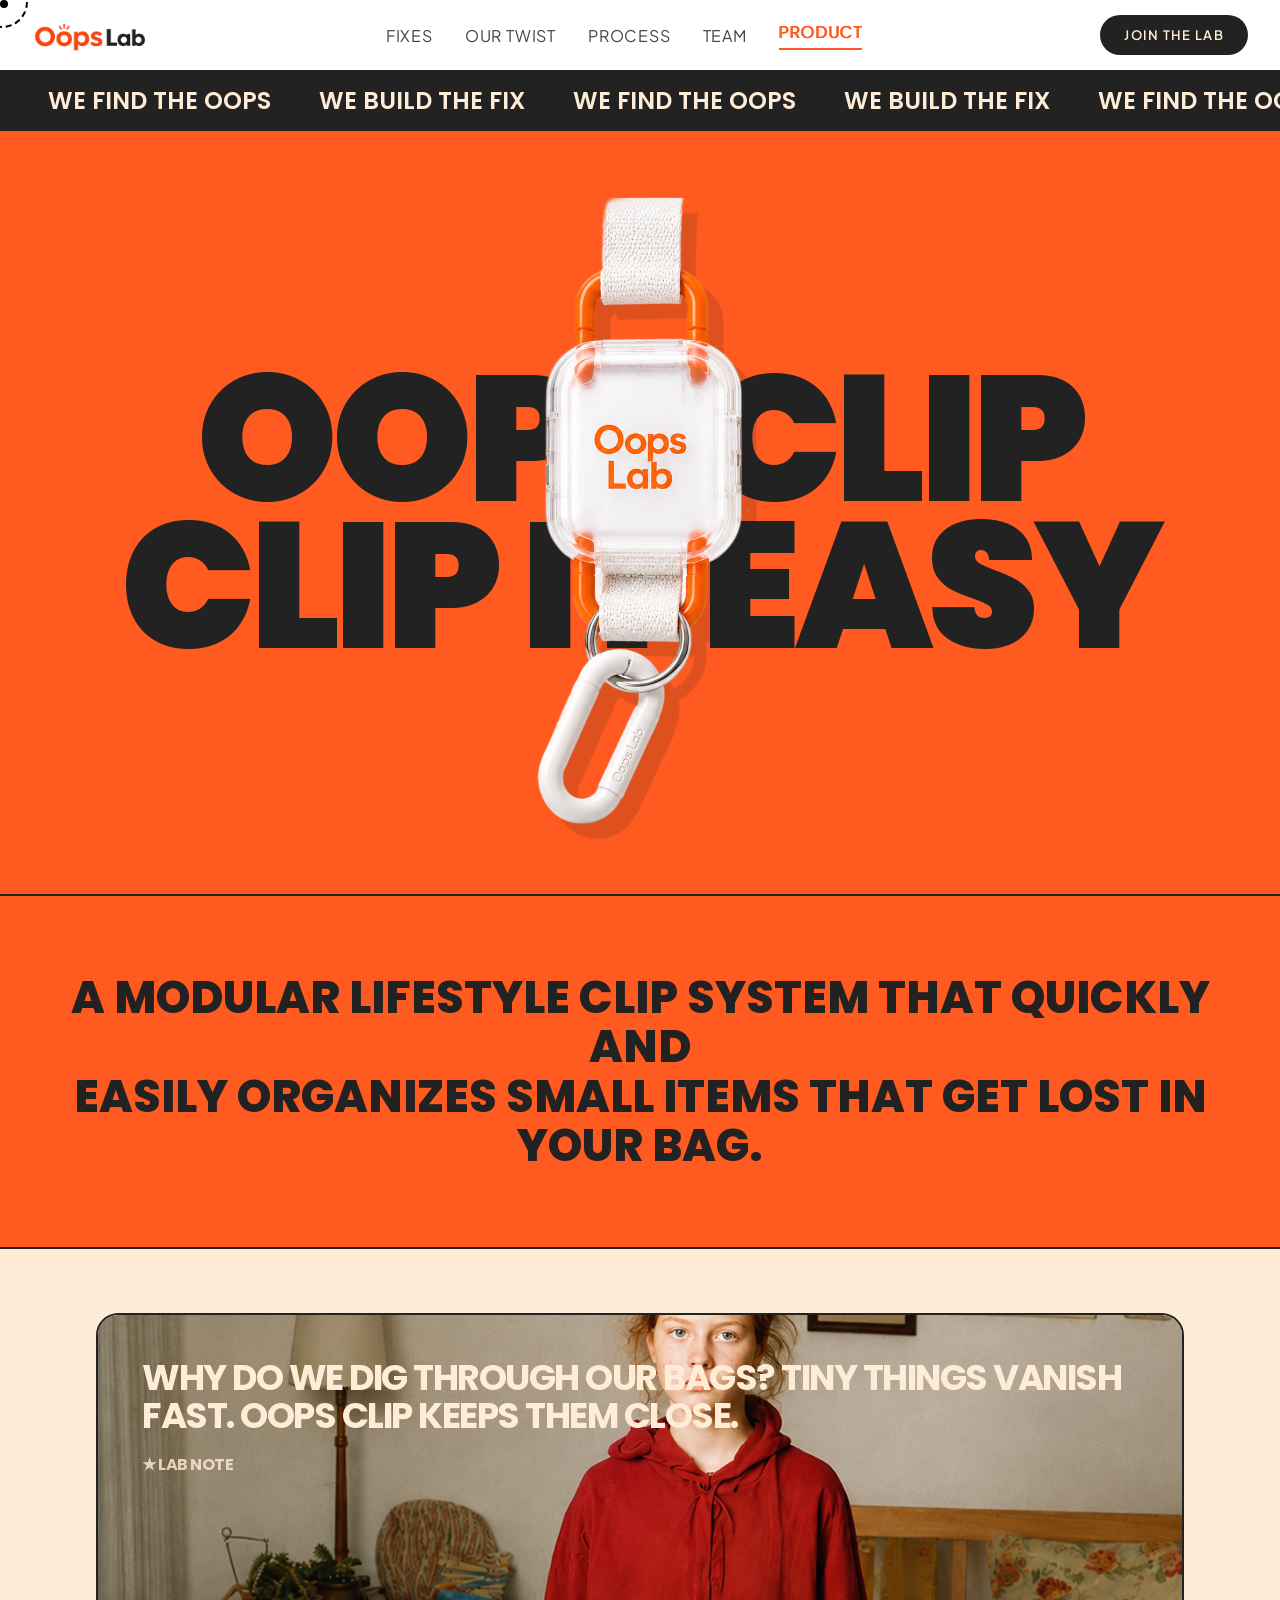
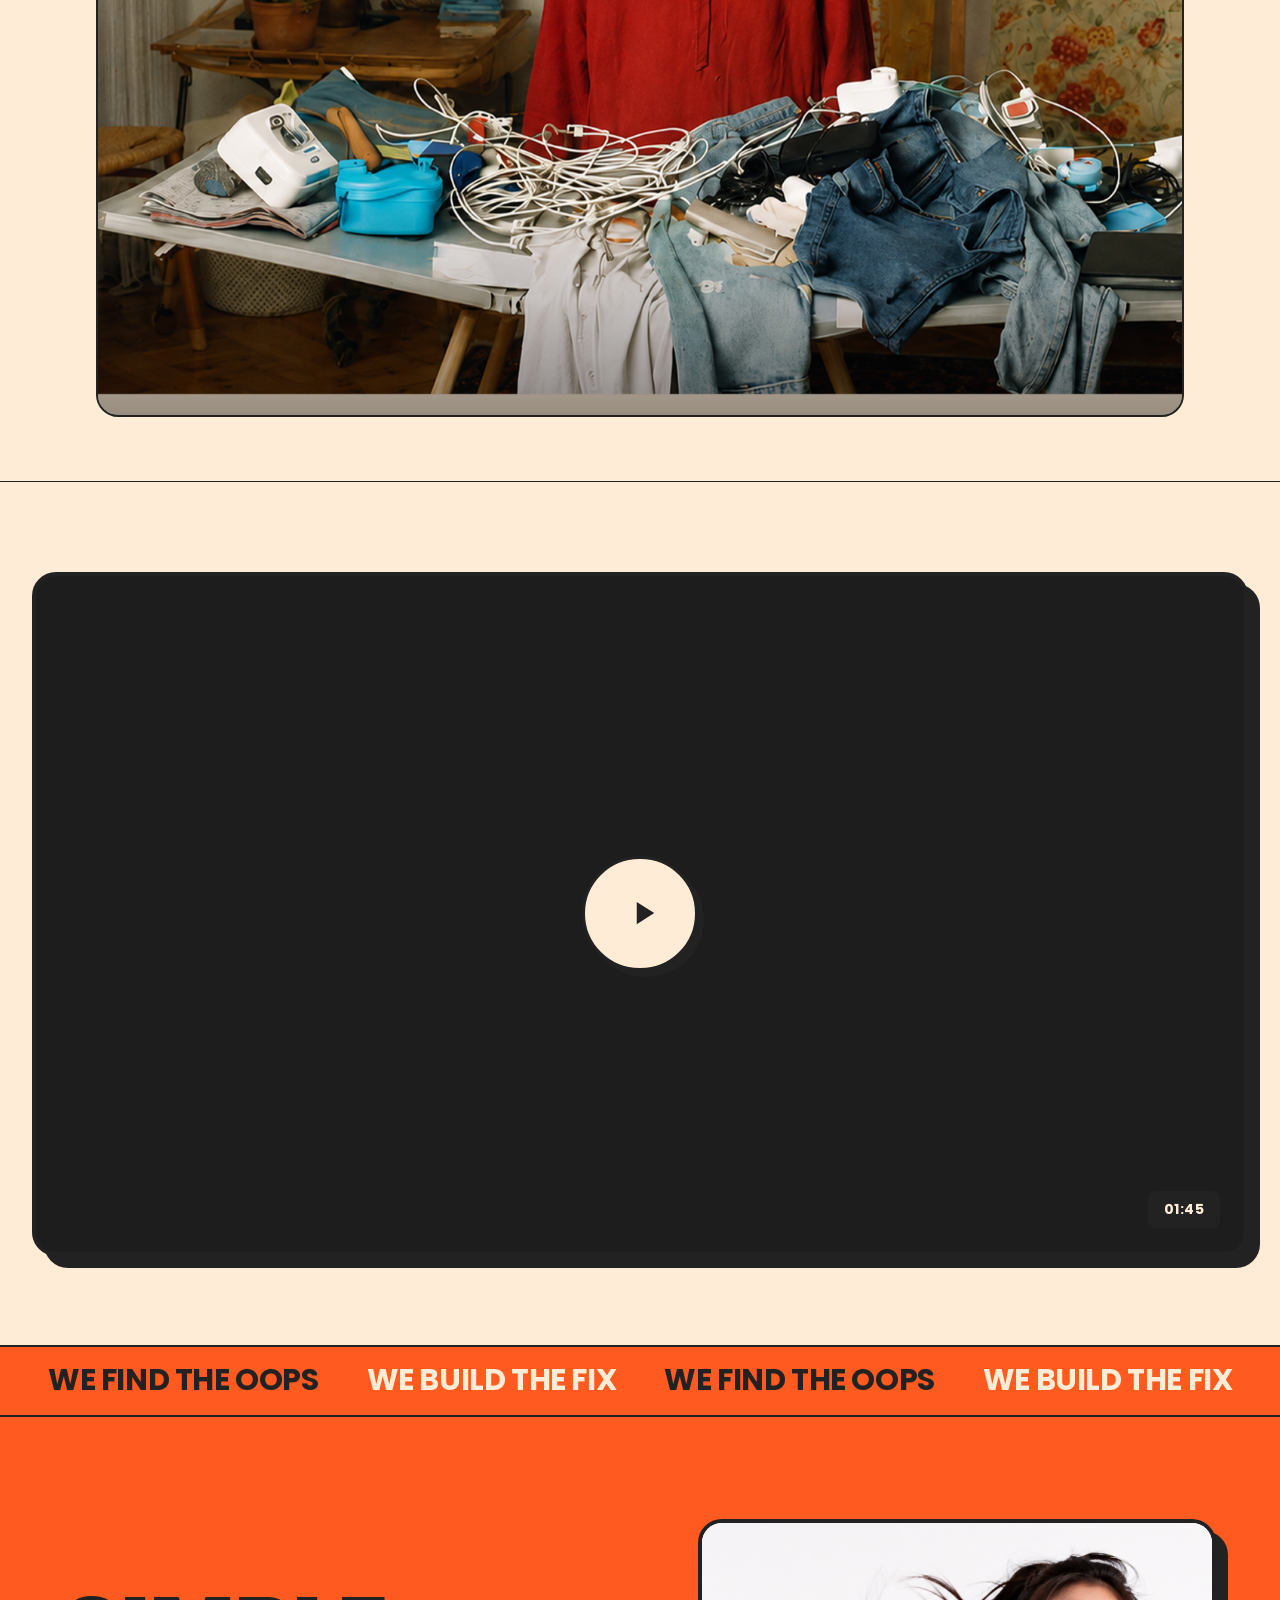
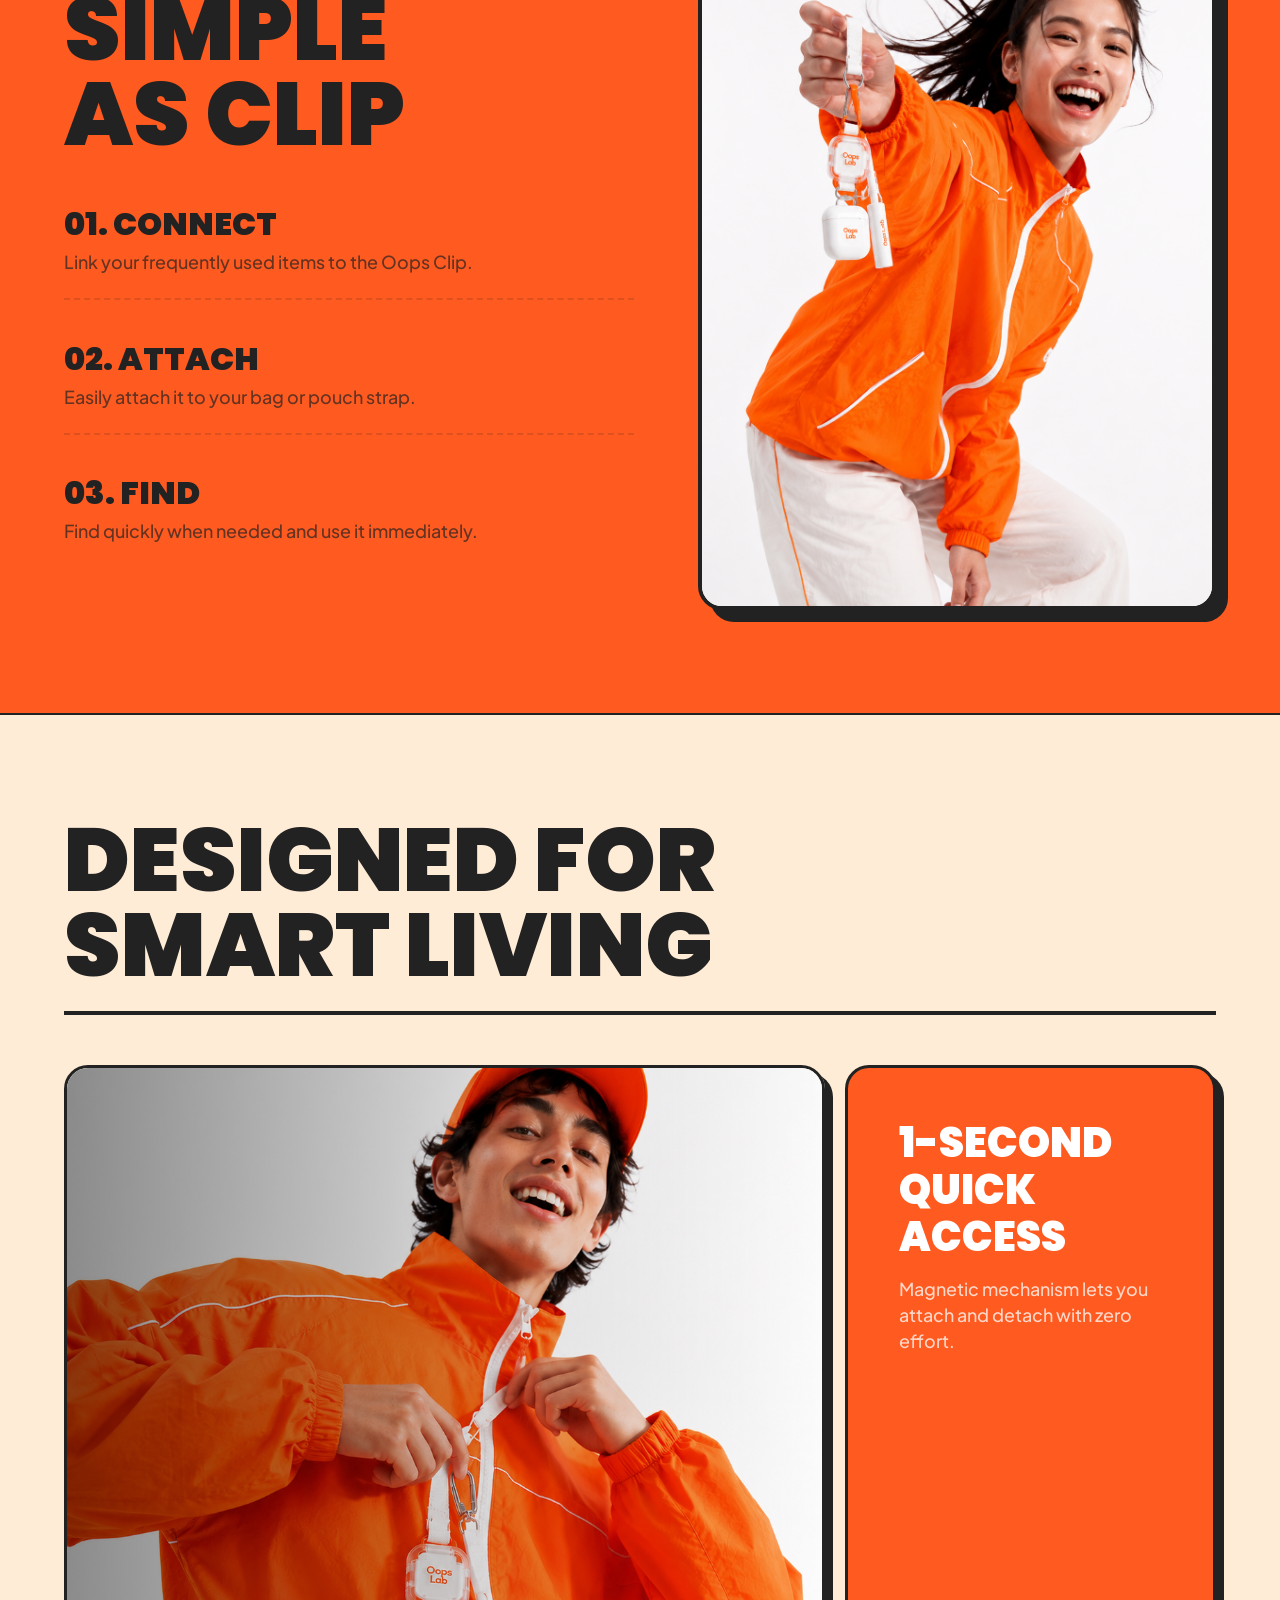
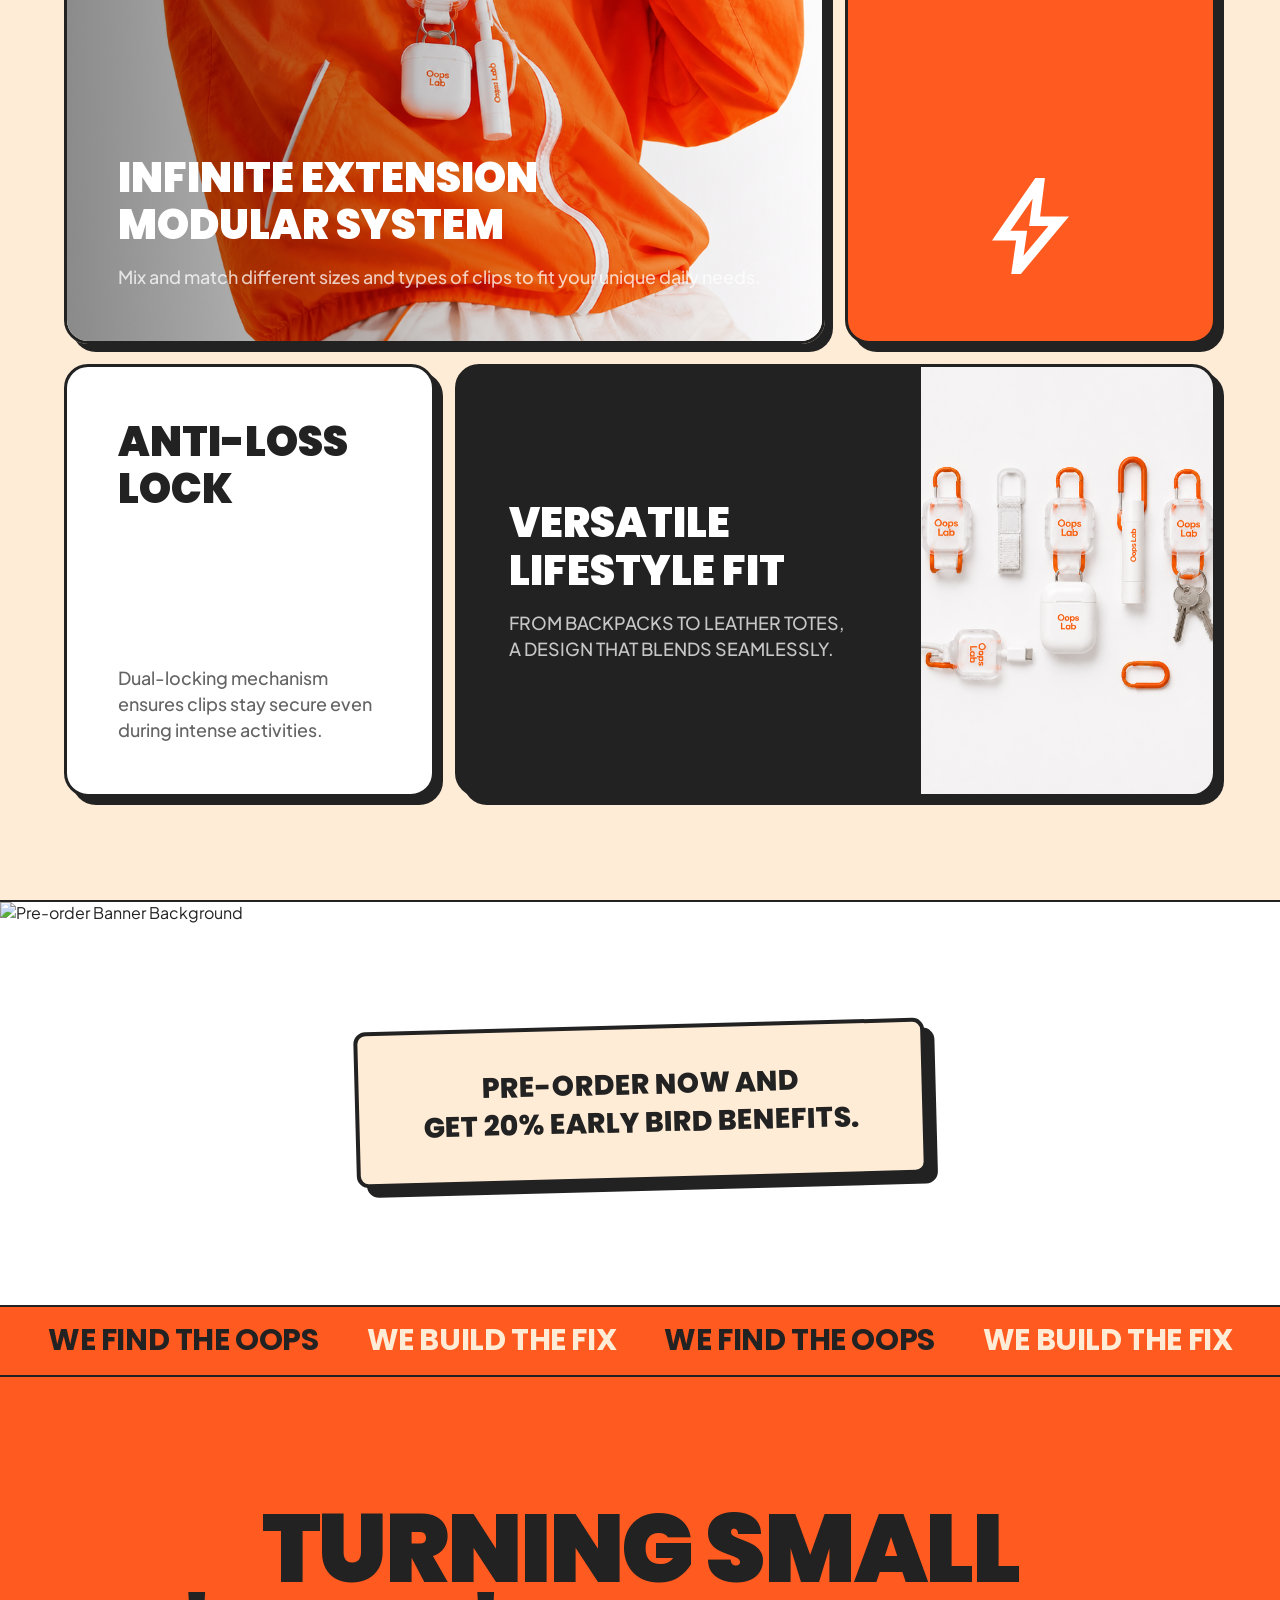
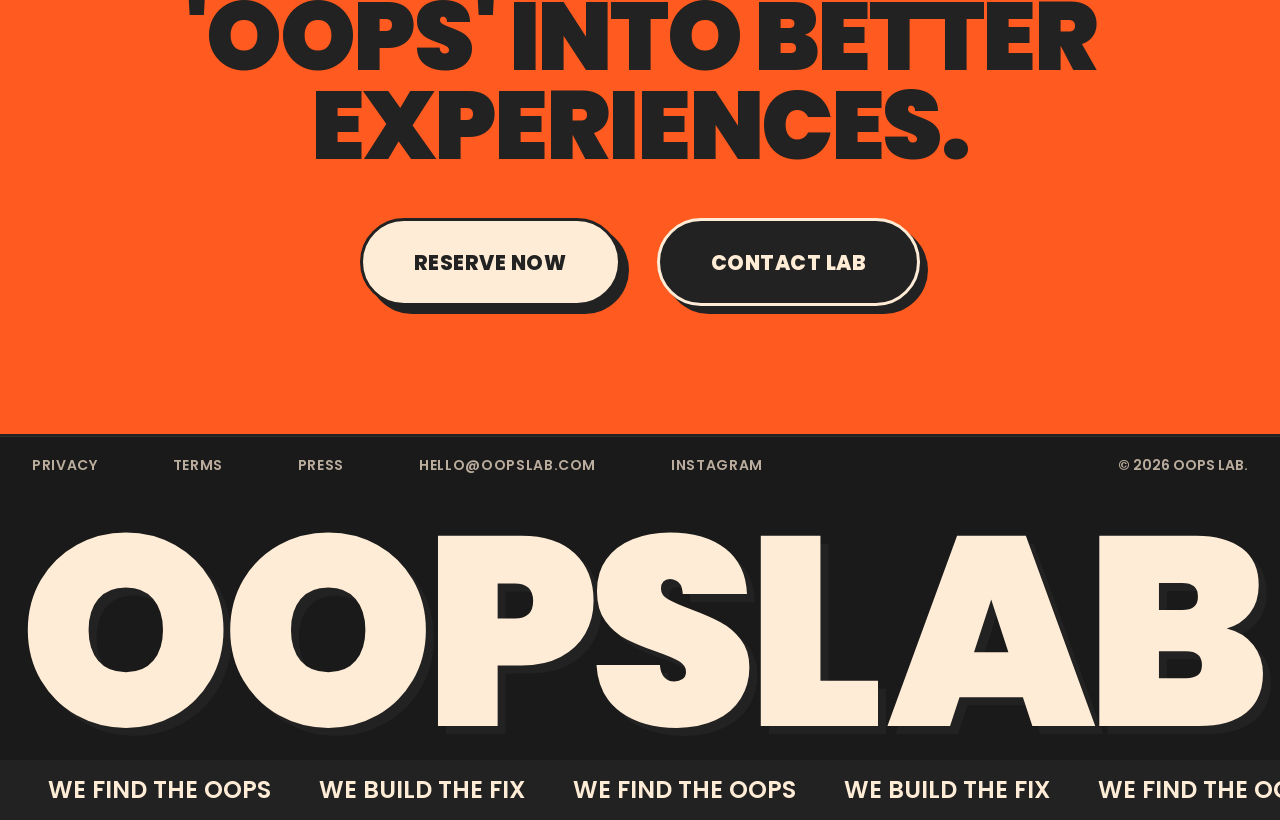
==== product.html @ 7dddafa5 "image" ====
<!DOCTYPE html>
<html lang="en">
<head>
  <meta charset="UTF-8">
  <meta name="viewport" content="width=device-width, initial-scale=1.0">
  <title>Oops Lab - Product</title>
  <meta name="description" content="Oops Clip - A modular lifestyle clip system that solves the little annoyances of daily clutter.">
  <link rel="preconnect" href="https://fonts.googleapis.com">
  <link rel="preconnect" href="https://fonts.gstatic.com" crossorigin>
  <link href="https://fonts.googleapis.com/css2?family=Plus+Jakarta+Sans:wght@400;500;600;700&family=Poppins:ital,wght@0,400;0,500;0,600;0,700;0,800;0,900;1,800;1,900&display=swap" rel="stylesheet">
  <link rel="stylesheet" href="index.css">
  <link rel="stylesheet" href="product.css">
</head>
<body>
  <div class="main-page-wrapper">
  
    <!-- Unified Navigation Bar (Header) -->
    <nav class="navbar">
      <div class="nav-container">
        <a href="index.html" class="logo">
          <img src="assets/logo-new.png" alt="Oops Lab Logo" onerror="this.src='assets/logo.png'">
        </a>
        <div class="nav-links">
          <a href="index.html#fixes">FIXES</a>
          <a href="index.html#twist">OUR TWIST</a>
          <a href="index.html#process">PROCESS</a>
          <a href="team.html">TEAM</a>
          <a href="product.html" class="active">PRODUCT</a>
        </div>
        <button class="btn btn-dark">JOIN THE LAB</button>
      </div>
    </nav>

    <!-- Ticker 1 (Black, White/Peach Text) -->
    <div class="ticker ticker-black">
      <div class="ticker-track reverse">
        <div class="ticker-item"><span class="peach">WE FIND THE OOPS</span></div>
        <div class="ticker-item"><span class="peach">WE BUILD THE FIX</span></div>
        <div class="ticker-item"><span class="peach">WE FIND THE OOPS</span></div>
        <div class="ticker-item"><span class="peach">WE BUILD THE FIX</span></div>
        <div class="ticker-item"><span class="peach">WE FIND THE OOPS</span></div>
        <div class="ticker-item"><span class="peach">WE BUILD THE FIX</span></div>
        <div class="ticker-item"><span class="peach">WE FIND THE OOPS</span></div>
        <div class="ticker-item"><span class="peach">WE BUILD THE FIX</span></div>
      </div>
    </div>

    <!-- Product Hero Section -->
    <section class="product-hero">
      <div class="product-hero-bg-text-wrapper">
        <div class="product-hero-bg-text">
          <div class="line-1">OOPS CLIP</div>
          <div class="line-2">CLIP IT EASY</div>
        </div>
      </div>
      <div class="product-hero-image-container">
        <img src="assets/Mask group.png" alt="Oops Clip Product Image" class="product-hero-floating-img">
      </div>
    </section>

    <!-- Product Intro Description Section -->
    <section class="product-intro-desc-section">
      <div class="container text-center">
        <h2 class="product-intro-text">
          A modular lifestyle clip system that quickly and<br>
          easily organizes small items that get lost in your bag.
        </h2>
      </div>
    </section>

    <!-- Vision / Lab Note Section -->
    <section class="vision-lab-section">
      <div class="container container-wide vision-lab-container">
        <div class="vision-lab-card">
          <div class="vision-card-bg">
            <img src="assets/ChatGP.png" alt="Lab Note Background" class="vision-bg-img">
            <div class="vision-bg-gradient"></div>
          </div>
          <div class="vision-lab-content">
            <blockquote class="vision-quote">
              WHY DO WE DIG THROUGH OUR BAGS? TINY THINGS VANISH FAST. OOPS CLIP KEEPS THEM CLOSE.
            </blockquote>
            <span class="vision-author">★ LAB NOTE</span>
          </div>
        </div>
      </div>
    </section>

    <!-- Video Preview Section -->
    <section class="product-video-section">
      <div class="video-container-inner" id="video-container">
        <video id="product-video" src="assets/oops-clip-hero.mp4" loop muted playsinline style="width: 100%; height: 100%; object-fit: cover; display: block;"></video>
        <div class="video-overlay">
          <button class="video-play-btn" id="play-button" aria-label="Play Video">
            <svg class="play-icon" viewBox="0 0 24 24" fill="currentColor">
              <path d="M8 5v14l11-7z"/>
            </svg>
          </button>
          <span class="video-duration">01:45</span>
        </div>
      </div>
    </section>

    <!-- Ticker 2 (Orange, Alternating Colors) -->
    <div class="ticker ticker-orange">
      <div class="ticker-track">
        <div class="ticker-item"><span class="dark">WE FIND THE OOPS</span></div>
        <div class="ticker-item"><span class="light">WE BUILD THE FIX</span></div>
        <div class="ticker-item"><span class="dark">WE FIND THE OOPS</span></div>
        <div class="ticker-item"><span class="light">WE BUILD THE FIX</span></div>
        <div class="ticker-item"><span class="dark">WE FIND THE OOPS</span></div>
        <div class="ticker-item"><span class="light">WE BUILD THE FIX</span></div>
        <div class="ticker-item"><span class="dark">WE FIND THE OOPS</span></div>
        <div class="ticker-item"><span class="light">WE BUILD THE FIX</span></div>
      </div>
    </div>

    <!-- SIMPLE AS CLIP Section -->
    <section class="product-steps-section">
      <div class="container product-steps-container">
        <div class="steps-left-col">
          <h2 class="steps-section-title">SIMPLE<br>AS CLIP</h2>
          <div class="steps-list">
            <div class="step-item">
              <h3 class="step-item-title">01. CONNECT</h3>
              <p class="step-item-desc">Link your frequently used items to the Oops Clip.</p>
            </div>
            <div class="step-item">
              <h3 class="step-item-title">02. ATTACH</h3>
              <p class="step-item-desc">Easily attach it to your bag or pouch strap.</p>
            </div>
            <div class="step-item">
              <h3 class="step-item-title">03. FIND</h3>
              <p class="step-item-desc">Find quickly when needed and use it immediately.</p>
            </div>
          </div>
        </div>
        <div class="steps-right-col">
          <div class="steps-showcase-card">
            <img src="assets/ge.png" alt="Oops Clip Showcase" class="steps-showcase-img">
          </div>
        </div>
      </div>
    </section>

    <!-- Bento Grid Section -->
    <section class="product-bento-section">
      <div class="container product-bento-container">
        <div class="bento-section-header">
          <h2 class="bento-section-title">DESIGNED FOR<br>SMART LIVING</h2>
        </div>
        <div class="bento-grid">
          <!-- Card 1: Infinite Extension -->
          <div class="bento-item bento-span-8 bento-card-infinite">
            <div class="bento-card-bg">
              <video src="assets/Han.mp4" poster="assets/Im.png" autoplay loop muted playsinline class="bento-img-cover" style="width: 100%; height: 100%; object-fit: cover; display: block;"></video>
              <div class="bento-card-gradient"></div>
            </div>
            <div class="bento-card-content">
              <h3 class="bento-card-title text-white">INFINITE EXTENSION<br>MODULAR SYSTEM</h3>
              <p class="bento-card-desc text-white-opacity">Mix and match different sizes and types of clips to fit your unique daily needs.</p>
            </div>
          </div>

          <!-- Card 2: 1-Second Quick Access -->
          <div class="bento-item bento-span-4 bento-card-orange">
            <div class="bento-card-content flex-col-between">
              <div>
                <h3 class="bento-card-title text-white">1-SECOND QUICK<br>ACCESS</h3>
                <p class="bento-card-desc text-white-opacity">Magnetic mechanism lets you attach and detach with zero effort.</p>
              </div>
              <div class="bento-card-icon-wrapper">
                <img src="assets/icon.svg" alt="Lightning Icon" class="bento-icon-svg">
              </div>
            </div>
          </div>

          <!-- Card 3: Anti-Loss Lock -->
          <div class="bento-item bento-span-4 bento-card-white">
            <div class="bento-card-content">
              <h3 class="bento-card-title text-black">ANTI-LOSS LOCK</h3>
              <p class="bento-card-desc text-gray">Dual-locking mechanism ensures clips stay secure even during intense activities.</p>
            </div>
          </div>

          <!-- Card 4: Versatile Lifestyle Fit -->
          <div class="bento-item bento-span-8 bento-card-black">
            <div class="bento-card-flex">
              <div class="bento-card-flex-text">
                <h3 class="bento-card-title text-white">VERSATILE<br>LIFESTYLE FIT</h3>
                <p class="bento-card-desc text-white-opacity">FROM BACKPACKS TO LEATHER TOTES,<br>A DESIGN THAT BLENDS SEAMLESSLY.</p>
              </div>
              <div class="bento-card-flex-image">
                <video src="assets/Per.mp4" poster="assets/versatile-fit.png" autoplay loop muted playsinline class="bento-img-cover" style="width: 100%; height: 100%; object-fit: cover; display: block;"></video>
              </div>
            </div>
          </div>
        </div>
      </div>
    </section>

    <!-- Slanted Pre-order Banner Section -->
    <section class="product-preorder-section">
      <img src="assets/05.png" alt="Pre-order Banner Background" class="preorder-bg-img">
      <div class="preorder-badge-wrapper animate-bounce-up">
        <div class="preorder-badge-border">
          <div class="preorder-badge-content">
            <p>PRE-ORDER NOW AND</p>
            <p>GET 20% EARLY BIRD BENEFITS.</p>
          </div>
        </div>
      </div>
    </section>

    <!-- Ticker 3 (Orange, Alternating Colors) -->
    <div class="ticker ticker-orange">
      <div class="ticker-track">
        <div class="ticker-item"><span class="dark">WE FIND THE OOPS</span></div>
        <div class="ticker-item"><span class="light">WE BUILD THE FIX</span></div>
        <div class="ticker-item"><span class="dark">WE FIND THE OOPS</span></div>
        <div class="ticker-item"><span class="light">WE BUILD THE FIX</span></div>
        <div class="ticker-item"><span class="dark">WE FIND THE OOPS</span></div>
        <div class="ticker-item"><span class="light">WE BUILD THE FIX</span></div>
        <div class="ticker-item"><span class="dark">WE FIND THE OOPS</span></div>
        <div class="ticker-item"><span class="light">WE BUILD THE FIX</span></div>
      </div>
    </div>

    <!-- Product CTA Section -->
    <section class="product-cta-section">
      <div class="container product-cta-container">
        <h2 class="product-cta-title">
          TURNING SMALL<br>'OOPS' INTO BETTER<br>EXPERIENCES.
        </h2>
        <div class="product-cta-buttons">
          <button class="btn-cta-peach">RESERVE NOW</button>
          <button class="btn-cta-dark">CONTACT LAB</button>
        </div>
      </div>
    </section>

    <!-- Unified Retro Footer -->
    <footer class="footer-retro">
      <div class="container footer-retro-container">
        <div class="footer-retro-links">
          <a href="#">PRIVACY</a>
          <a href="#">TERMS</a>
          <a href="#">PRESS</a>
          <a href="mailto:HELLO@OOPSLAB.COM">HELLO@OOPSLAB.COM</a>
          <a href="#">INSTAGRAM</a>
        </div>
        <div class="footer-retro-copyright">
          © 2026 OOPS LAB.
        </div>
      </div>
      <div class="footer-huge-logo-wrapper">
        <div class="footer-huge-logo animate-bounce-up"><span>OOPS</span><span class="l-letter">L</span><span>AB</span></div>
      </div>
    </footer>

    <!-- Ticker 4 (Black, White Text) -->
    <div class="ticker ticker-black">
      <div class="ticker-track reverse">
        <div class="ticker-item"><span class="white">WE FIND THE OOPS</span></div>
        <div class="ticker-item"><span class="white">WE BUILD THE FIX</span></div>
        <div class="ticker-item"><span class="white">WE FIND THE OOPS</span></div>
        <div class="ticker-item"><span class="white">WE BUILD THE FIX</span></div>
        <div class="ticker-item"><span class="white">WE FIND THE OOPS</span></div>
        <div class="ticker-item"><span class="white">WE BUILD THE FIX</span></div>
        <div class="ticker-item"><span class="white">WE FIND THE OOPS</span></div>
        <div class="ticker-item"><span class="white">WE BUILD THE FIX</span></div>
      </div>
    </div>

  </div> <!-- .main-page-wrapper -->

  <script src="script.js"></script>
</body>
</html>
---- index.css ----
:root {
  --primary: #ff5a1f;
  --bg-light: #ffecd6;
  --bg-dark: #222222;
  --text-dark: #222222;
  --text-gray: #444444;
  --white: #ffffff;
  
  --font-heading: 'Poppins', sans-serif;
  --font-body: 'Plus Jakarta Sans', sans-serif;
}

* {
  margin: 0;
  padding: 0;
  box-sizing: border-box;
}

html {
  scroll-behavior: smooth;
}

body {
  font-family: var(--font-body);
  color: var(--text-dark);
  background-color: #ffecd6;
  overflow-x: clip;
  -webkit-font-smoothing: antialiased;
}

img {
  max-width: 100%;
  height: auto;
  display: block;
}

.main-page-wrapper {
  max-width: 1920px;
  margin: 0 auto;
  background-color: var(--white);
  box-shadow: 0 0 50px rgba(0, 0, 0, 0.1);
  position: relative;
  width: 100%;
}

/* Typography Utility */
h1, h2, h3, h4, h5, h6 {
  font-family: var(--font-heading);
  text-transform: uppercase;
  font-weight: 900;
  line-height: 1.1;
}

.container {
  max-width: 1280px;
  margin: 0 auto;
  padding: 0 32px;
  width: 100%;
}

.container-wide {
  max-width: 1850px;
  margin: 0 auto;
  padding: 0 32px;
  width: 100%;
}

/* Navbar */
.navbar {
  background: rgba(255, 255, 255, 0.6);
  backdrop-filter: blur(10px);
  -webkit-backdrop-filter: blur(10px);
  border-bottom: 1px solid var(--bg-dark);
  position: -webkit-sticky;
  position: sticky;
  top: 0;
  z-index: 1000;
}

.nav-container {
  max-width: 1440px;
  margin: 0 auto;
  padding: 0 32px;
  height: 70px;
  display: flex;
  align-items: center;
  justify-content: space-between;
}

.logo img {
  width: auto;
  height: 40px;
  object-fit: contain;
}

.nav-links {
  display: flex;
  align-items: center;
  gap: 32px;
}

.nav-links a {
  text-decoration: none;
  color: var(--text-gray);
  font-weight: 400;
  font-size: 16px;
  letter-spacing: 0.8px;
  transition: color 0.2s ease;
}

.nav-links a:hover {
  color: var(--primary);
}

.nav-links a.active {
  color: var(--primary);
  text-shadow: 0.5px 0 0 var(--primary), -0.5px 0 0 var(--primary); /* prevents layout shift from bolding */
  border-bottom: 2px solid var(--primary);
  padding-bottom: 6px;
}

/* Buttons */
.btn {
  font-family: var(--font-body);
  font-weight: 600;
  font-size: 13px;
  letter-spacing: 1.3px;
  text-transform: uppercase;
  padding: 12px 24px;
  border-radius: 9999px;
  cursor: pointer;
  border: none;
  transition: transform 0.2s ease, box-shadow 0.2s ease;
}

.btn:hover {
  transform: translateY(-2px);
}

.btn-dark {
  background-color: var(--bg-dark);
  color: var(--bg-light);
}

.btn-outline-dark {
  background-color: var(--bg-light);
  color: var(--bg-dark);
  border: 2px solid var(--bg-dark);
  box-shadow: 4px 4px 0px var(--bg-dark);
  padding: 18px 34px;
}

.btn-outline-dark:hover {
  box-shadow: 6px 6px 0px var(--bg-dark);
  transform: translate(-2px, -2px);
}

.btn-dark-offset {
  background-color: var(--bg-dark);
  color: var(--bg-light);
  border: 2px solid var(--bg-dark);
  box-shadow: 6px 6px 0px var(--bg-light);
  padding: 22px 42px;
}

.btn-dark-offset:hover {
  box-shadow: 8px 8px 0px var(--bg-light);
  transform: translate(-2px, -2px);
}

.btn-outline-light {
  background-color: transparent;
  color: var(--bg-light);
  border: 2px solid var(--bg-light);
  padding: 22px 42px;
}

.btn-outline-light:hover {
  background-color: rgba(255,236,214,0.1);
}

/* Hero Section */
.hero {
  background-color: var(--primary);
  border-bottom: 1px solid var(--bg-dark);
  min-height: 820px;
  display: flex;
  flex-direction: column;
  justify-content: center;
  align-items: center;
  padding: 128px 32px 81px;
  text-align: center;
  overflow: hidden;
}

.hero-content {
  display: flex;
  flex-direction: column;
  align-items: center;
  max-width: 1024px;
}

.hero-title {
  color: var(--bg-light);
  font-size: 110px;
  letter-spacing: -4px;
  display: flex;
  flex-direction: column;
  align-items: center;
  margin-bottom: 48px;
}

.oops-box-container {
  display: flex;
  justify-content: center;
  align-items: center;
  margin: 10px 0;
  transform: rotate(-3deg);
  transition: transform 0.25s ease-out;
}

.oops-box-container:hover {
  transform: rotate(2deg) scale(1.05);
}

.oops-box {
  background-color: var(--white);
  border: 2px solid var(--bg-dark);
  box-shadow: 8px 8px 0px var(--bg-dark);
  color: var(--primary);
  font-size: 100px;
  padding: 10px 34px;
  line-height: 1.1;
  letter-spacing: 0;
}

/* Tickers */
.ticker {
  overflow: hidden;
  white-space: nowrap;
  display: flex;
  align-items: center;
  border-bottom: 2px solid var(--bg-dark);
}

.ticker-black {
  background-color: var(--bg-dark);
  height: 60px;
  padding: 10px 0;
}

.ticker-orange {
  background-color: var(--primary);
  height: 70px;
  padding: 15px 0;
}

.ticker-small-black {
  background-color: var(--bg-dark);
  height: 44px;
  padding: 8px 0;
}

.ticker-track {
  display: flex;
  animation: ticker 20s linear infinite;
  gap: 48px;
  padding-left: 48px;
}

.ticker-track.reverse {
  animation-direction: reverse;
  animation-duration: 25s;
}

.ticker-track.fast {
  animation-duration: 10s;
  gap: 32px;
  padding-left: 32px;
}

@keyframes ticker {
  0% { transform: translateX(0); }
  100% { transform: translateX(-50%); }
}

.ticker-item span {
  font-family: var(--font-heading);
  text-transform: uppercase;
}

.ticker-black .ticker-item span {
  font-size: 24px;
  letter-spacing: 0;
  font-weight: 600;
}

.ticker-orange .ticker-item span {
  font-size: 30px;
  letter-spacing: -0.4px;
  font-weight: 700;
}

.ticker-small-black .ticker-item span {
  font-size: 16px;
  letter-spacing: 1.6px;
}

.ticker-item span.white { color: var(--bg-light); }
.ticker-item span.orange { color: var(--primary); }
.ticker-item span.light { color: var(--bg-light); }
.ticker-item span.dark { color: var(--bg-dark); }

/* Peeking Holes Main Section */
.main-peeking-section {
  background-color: var(--primary);
  border-bottom: 1px solid var(--bg-dark);
  position: relative;
  overflow: hidden;
  width: 100%;
  height: 999.6px;
}

.main-background-wrapper {
  position: relative;
  width: 100%;
  height: 100%;
  max-width: 1920px;
  margin: 0 auto;
}

.main-bg-img {
  width: 100%;
  height: 100%;
  display: block;
  object-fit: cover;
  transform: scale(1.15);
  will-change: transform;
}

.oopslab-text-overlay {
  position: absolute;
  top: 0;
  left: 0;
  width: 100%;
  height: auto;
  display: flex;
  justify-content: center;
  align-items: flex-start;
  pointer-events: none;
  z-index: 2;
}

.oopslab-huge-text {
  font-family: var(--font-heading);
  font-weight: 900;
  color: #ffecd6;
  font-size: clamp(80px, 21vw, 405px);
  text-align: center;
  text-shadow: 8px 8px 0px #222222;
  letter-spacing: -9.6px;
  line-height: 0.85;
  text-transform: uppercase;
  white-space: nowrap;
  width: 100%;
  will-change: transform;
}

.oopslab-huge-text span {
  display: inline-block;
  opacity: 0;
  transform: translateY(150px) scaleY(0.7);
  animation: bounceUp 1.2s cubic-bezier(0.175, 0.885, 0.32, 1.275) forwards;
}

.oopslab-huge-text span:nth-child(1) { animation-delay: 0.0s; }
.oopslab-huge-text span:nth-child(2) { animation-delay: 0.1s; }
.oopslab-huge-text span:nth-child(3) { animation-delay: 0.2s; }
.oopslab-huge-text span:nth-child(4) { animation-delay: 0.3s; }
.oopslab-huge-text span:nth-child(5) { animation-delay: 0.4s; }
.oopslab-huge-text span:nth-child(6) { animation-delay: 0.5s; }
.oopslab-huge-text span:nth-child(7) { animation-delay: 0.6s; }

@keyframes bounceUp {
  0% {
    transform: translateY(150px) scaleY(0.7);
    opacity: 0;
  }
  60% {
    transform: translateY(-20px) scaleY(1.15);
    opacity: 1;
  }
  80% {
    transform: translateY(5px) scaleY(0.95);
  }
  100% {
    transform: translateY(0) scaleY(1);
    opacity: 1;
  }
}

.oopslab-huge-text .l-letter {
  letter-spacing: 4.1px;
}

/* HERO Section (Intro) */
.hero-intro-section {
  background-color: var(--bg-light);
  border-bottom: 1px solid var(--bg-dark);
  padding: 66px 32px 101px;
  display: flex;
  justify-content: center;
  align-items: center;
  text-align: center;
}

.hero-intro-content {
  max-width: 1024px;
  width: 100%;
}

.hero-intro-title {
  font-family: var(--font-heading);
  font-weight: 900;
  font-size: clamp(36px, 5.2vw, 100px);
  color: var(--primary);
  letter-spacing: -3px;
  line-height: 0.95;
  text-transform: uppercase;
  display: flex;
  flex-direction: column;
  align-items: center;
  gap: 20px;
}

.hero-intro-title .line-text {
  display: block;
}

.oops-box-container {
  display: inline-flex;
  justify-content: center;
  align-items: center;
  transform: rotate(-3deg);
  transition: transform 0.25s ease-out;
  margin: 10px 0;
}

.oops-box-container:hover {
  transform: rotate(2deg) scale(1.05);
}

.oops-box {
  background-color: var(--white);
  border: 2px solid var(--bg-dark);
  box-shadow: 8px 8px 0px var(--bg-dark);
  color: var(--primary);
  font-size: clamp(60px, 10.4vw, 200px);
  padding: clamp(15px, 3vw, 58px) clamp(20px, 2.5vw, 26px);
  line-height: 0.8;
  border-radius: 12px;
  letter-spacing: 0;
}

/* Problem Section (Figma Reset) */
.problem-notes-section {
  background-color: #fdfcf7;
  display: flex;
  flex-direction: column;
  width: 100%;
}

.problem-notes-header-container {
  background-color: #fdfcf7;
  width: 100%;
  max-width: 1920px;
  margin: 0 auto;
  padding: 48px 40px;
  height: 336px;
  display: flex;
  flex-direction: column;
  justify-content: flex-start;
  align-items: flex-start;
}

.problem-notes-header h2 {
  font-family: var(--font-heading);
  font-size: clamp(60px, 7vw, 110px);
  font-weight: 800;
  line-height: 1.0;
  letter-spacing: -2px;
  color: #222222;
  text-transform: uppercase;
}

.problem-notes-board-container {
  background-color: #fdfcf7;
  border-bottom: 1px solid var(--bg-dark);
  width: 100%;
  max-width: 1920px;
  margin: 0 auto;
  padding-top: 110px;
  padding-bottom: 111px;
  height: 652.5px;
  display: flex;
  align-items: center;
  overflow: hidden;
}

.retro-notes-board {
  display: flex;
  flex-direction: column;
  gap: 30px;
  width: 100%;
  overflow-x: auto;
  scrollbar-width: none;
  padding: 20px 40px 30px;
}

.retro-notes-board::-webkit-scrollbar {
  display: none;
}

.notes-row {
  display: flex;
  gap: 30px;
  align-items: center;
  width: max-content;
  padding-right: 40px;
}

.note-card {
  background-color: var(--white);
  border: 2px solid var(--bg-dark);
  box-shadow: 8px 8px 0px var(--bg-dark);
  border-radius: 12px;
  padding: 17px 22px 22px;
  display: flex;
  flex-direction: column;
  gap: 5px;
  height: 92px;
  justify-content: center;
  transition: transform 0.2s ease, box-shadow 0.2s ease;
  flex-shrink: 0;
  width: fit-content !important;
  animation: bobFloat 5s ease-in-out infinite;
}

.note-card:hover {
  transform: translate(-2px, -2px);
  box-shadow: 10px 10px 0px var(--bg-dark);
}

.note-tag {
  font-family: var(--font-heading);
  font-weight: 600;
  font-size: 16px;
  color: var(--text-dark);
  line-height: 1.4;
}

.note-heading {
  font-family: var(--font-heading);
  font-weight: 700;
  font-size: 21px;
  color: var(--text-dark);
  letter-spacing: -1px;
  line-height: 1.2;
  text-transform: uppercase;
  white-space: nowrap;
}

.card-w-371 { width: 371px; }
.card-w-343 { width: 343px; }
.card-w-395 { width: 395px; }
.card-w-340 { width: 340px; }
.card-w-320 { width: 320px; }
.card-w-300 { width: 300px; }
.card-w-223 { width: 223px; }
.card-w-240 { width: 240px; }
.card-w-306 { width: 306px; }

.note-icon-circle {
  background-color: var(--primary);
  border: 2px solid var(--bg-dark);
  box-shadow: 4px 4px 0px var(--bg-dark);
  width: 92px;
  height: 92px;
  border-radius: 9999px;
  display: flex;
  align-items: center;
  justify-content: center;
  flex-shrink: 0;
  padding: 22px;
  animation: bobFloat 5s ease-in-out infinite;
}

/* Floating animation keyframes using translate property to avoid hover transform overrides */
@keyframes bobFloat {
  0%, 100% {
    translate: 0 0;
  }
  50% {
    translate: 0 -12px;
  }
}

/* Stagger note card & icon floating delays and durations for organic movement */
.retro-notes-board .notes-row-1 .note-card:nth-of-type(3n),
.retro-notes-board .notes-row-1 .note-icon-circle:nth-of-type(3n) {
  animation-duration: 4.8s;
  animation-delay: -1.2s;
}
.retro-notes-board .notes-row-1 .note-card:nth-of-type(3n+1),
.retro-notes-board .notes-row-1 .note-icon-circle:nth-of-type(3n+1) {
  animation-duration: 5.4s;
  animation-delay: -3.1s;
}
.retro-notes-board .notes-row-1 .note-card:nth-of-type(3n+2),
.retro-notes-board .notes-row-1 .note-icon-circle:nth-of-type(3n+2) {
  animation-duration: 6.0s;
  animation-delay: -0.5s;
}

.retro-notes-board .notes-row-2 .note-card:nth-of-type(3n),
.retro-notes-board .notes-row-2 .note-icon-circle:nth-of-type(3n) {
  animation-duration: 5.1s;
  animation-delay: -2.3s;
}
.retro-notes-board .notes-row-2 .note-card:nth-of-type(3n+1),
.retro-notes-board .notes-row-2 .note-icon-circle:nth-of-type(3n+1) {
  animation-duration: 4.6s;
  animation-delay: -0.7s;
}
.retro-notes-board .notes-row-2 .note-card:nth-of-type(3n+2),
.retro-notes-board .notes-row-2 .note-icon-circle:nth-of-type(3n+2) {
  animation-duration: 5.8s;
  animation-delay: -3.9s;
}

.retro-notes-board .notes-row-3 .note-card:nth-of-type(3n),
.retro-notes-board .notes-row-3 .note-icon-circle:nth-of-type(3n) {
  animation-duration: 5.6s;
  animation-delay: -4.2s;
}
.retro-notes-board .notes-row-3 .note-card:nth-of-type(3n+1),
.retro-notes-board .notes-row-3 .note-icon-circle:nth-of-type(3n+1) {
  animation-duration: 4.9s;
  animation-delay: -1.8s;
}
.retro-notes-board .notes-row-3 .note-card:nth-of-type(3n+2),
.retro-notes-board .notes-row-3 .note-icon-circle:nth-of-type(3n+2) {
  animation-duration: 5.2s;
  animation-delay: -2.9s;
}

.note-icon-img {
  width: 100% !important;
  height: 100% !important;
  object-fit: contain !important;
  flex-shrink: 0;
}

/* Solution Equation Section */
.solution-equation-section {
  background-color: var(--primary);
  border-bottom: 1px solid var(--bg-dark);
  padding: 81px 32px 82px;
  display: flex;
  justify-content: center;
  align-items: center;
  overflow: hidden;
}

.equation-container {
  display: flex;
  align-items: center;
  justify-content: center;
  gap: 17px;
}

.equation-text {
  font-family: var(--font-heading);
  font-weight: 900;
  font-size: clamp(50px, 7.8vw, 150px);
  line-height: 0.8;
}

.equation-text.text-light {
  color: var(--bg-light);
}

.equation-arrow-container {
  width: 43px;
  height: 43px;
  display: flex;
  align-items: center;
  justify-content: center;
}

.equation-arrow-img {
  width: 100%;
  height: 100%;
}

.equation-twist-box-container {
  transform: rotate(-2deg);
  transition: transform 0.25s ease-out;
}

.equation-twist-box-container:hover {
  transform: rotate(3deg) scale(1.05);
}

.equation-twist-box {
  background-color: var(--white);
  border: 2px solid var(--bg-dark);
  box-shadow: 8px 8px 0px var(--bg-dark);
  border-radius: 12px;
  padding: clamp(10px, 2vw, 36px) clamp(15px, 2vw, 32px);
  font-family: var(--font-heading);
  font-weight: 900;
  font-size: clamp(60px, 8.3vw, 160px);
  color: var(--primary);
  line-height: 0.8;
}

/* Features Section (Fireplace BG) */
.features-fireplace-section {
  background-image: url('assets/features-bg.png');
  background-size: cover;
  background-position: center;
  position: relative;
  height: 1080px;
  border-bottom: 1px solid var(--bg-dark);
  display: flex;
  flex-direction: column;
  justify-content: flex-end;
  align-items: center;
  padding: 0 0 25px 0;
}

.features-bg-overlay {
  position: absolute;
  top: 0;
  left: 0;
  right: 0;
  bottom: 0;
  background: linear-gradient(to top, rgba(0, 0, 0, 0.7) 0%, rgba(0, 0, 0, 0) 30.78%);
  pointer-events: none;
  z-index: 1;
}

.features-fireplace-container {
  position: relative;
  z-index: 2;
  width: 100%;
  max-width: 1850px;
  margin: 0 auto;
  padding: 0 48px;
  display: flex;
  flex-direction: column;
  gap: 3px;
}

.features-fireplace-title {
  font-family: var(--font-heading);
  font-size: clamp(70px, 12vw, 230px);
  font-weight: 900;
  color: var(--primary);
  line-height: 0.9;
  letter-spacing: -7.5px;
  text-shadow: 9.1px 9.1px 0px var(--bg-dark);
  margin-bottom: 10px;
  white-space: nowrap;
}

.features-fireplace-grid {
  border-top: 1.5px solid var(--primary);
  padding-top: 9px;
  display: grid;
  grid-template-columns: repeat(4, 1fr);
  gap: 40px;
}

.feature-fireplace-card {
  display: flex;
  flex-direction: column;
  padding-bottom: 15px;
}

.feature-fireplace-card .feature-title {
  font-family: var(--font-heading);
  font-size: clamp(20px, 2vw, 38px);
  font-weight: 900;
  color: var(--primary);
  letter-spacing: -1.5px;
  line-height: 1.2;
  margin-bottom: 5px;
  white-space: nowrap;
}

.feature-fireplace-card .feature-desc {
  font-family: var(--font-heading);
  font-size: clamp(14px, 1vw, 18px);
  font-weight: 500;
  color: var(--primary);
  line-height: 1.4;
  white-space: nowrap;
}

/* How It Works Section */
.how-works-retro-section {
  background-color: var(--bg-light);
  border-bottom: 1px solid var(--bg-dark);
  padding: 50px 34px 47px;
}

.how-works-retro-container {
  display: flex;
  flex-direction: column;
  gap: 166px;
}

.how-works-header {
  display: flex;
  justify-content: space-between;
  align-items: flex-start;
  gap: 195px;
  width: 100%;
}

.how-works-title {
  font-family: var(--font-heading);
  font-size: clamp(36px, 5vw, 64px);
  font-weight: 800;
  color: var(--text-dark);
  letter-spacing: -2px;
  line-height: 1;
}

.how-works-subtitle {
  font-family: var(--font-body);
  font-size: 18px;
  font-weight: 400;
  color: var(--text-dark);
  line-height: 1.4;
  max-width: 600px;
}

.how-works-steps-grid {
  position: relative;
  display: grid;
  grid-template-columns: repeat(5, 1fr);
  gap: 12px;
  width: 100%;
}

/* dashed line removed */

.how-step-card {
  background-color: var(--primary);
  border: 2px solid var(--bg-dark);
  border-radius: 12px;
  z-index: 1;
  display: flex;
  flex-direction: column;
  align-items: center;
  gap: 21px;
  padding: 27px 10px 60px;
  transition: transform 0.3s ease;
}

.how-step-card:hover {
  transform: translateY(-5px);
  transition-delay: 0s !important;
}

.how-step-circle {
  background-color: var(--primary);
  border: 2px solid var(--bg-dark);
  box-shadow: 4px 4px 0px var(--bg-dark);
  border-radius: 9999px;
  width: 84px;
  height: 84px;
  display: flex;
  align-items: center;
  justify-content: center;
}

.how-step-circle.circle-active {
  background-color: var(--bg-light);
  box-shadow: 4px 4px 0px var(--bg-dark);
}

.how-step-num {
  font-family: var(--font-heading);
  font-weight: 900;
  font-size: 37px;
  color: var(--bg-light);
  line-height: 36px;
}

.how-step-num.num-active {
  color: var(--text-dark);
}

.how-step-name {
  font-family: var(--font-heading);
  font-weight: 900;
  font-size: 32px;
  color: var(--bg-light);
  line-height: 30px;
}

/* How It Works Section */
.how-works-retro-section {
  background-color: var(--bg-light);
  border-bottom: 1px solid var(--bg-dark);
  padding: 82px 34px 47px;
}

.how-works-retro-container {
  display: flex;
  flex-direction: column;
  gap: 221px;
}

.how-works-header {
  display: flex;
  justify-content: space-between;
  align-items: flex-start;
  gap: 100px;
  width: 100%;
}

.how-works-title {
  font-family: var(--font-heading);
  font-size: clamp(36px, 5.7vw, 110px);
  font-weight: 800;
  color: var(--text-dark);
  letter-spacing: -2px;
  line-height: 1;
  flex-shrink: 0;
}

.how-works-subtitle {
  font-family: var(--font-heading);
  font-size: clamp(16px, 1.25vw, 24px);
  font-weight: 400;
  color: var(--text-dark);
  line-height: 1.4;
  max-width: 600px;
}

.how-works-steps-grid {
  position: relative;
  display: grid;
  grid-template-columns: repeat(5, 1fr);
  gap: 18.2px;
  width: 100%;
}

/* dashed line removed */

.how-step-card {
  background-color: var(--primary);
  border: 2px solid var(--bg-dark);
  border-radius: 18.2px;
  z-index: 1;
  display: flex;
  flex-direction: column;
  align-items: center;
  gap: 32px;
  padding: 41px 15px 91px;
  transition: transform 0.3s ease;
}

.how-step-card:hover {
  transform: translateY(-5px);
}

.how-step-circle {
  background-color: var(--primary);
  border: 3.04px solid var(--bg-dark);
  box-shadow: 6.09px 6.09px 0px var(--bg-dark);
  border-radius: 9999px;
  width: 128px;
  height: 128px;
  display: flex;
  align-items: center;
  justify-content: center;
  flex-shrink: 0;
}

.how-step-circle.circle-active {
  background-color: var(--bg-light);
}

.how-step-num {
  font-family: var(--font-heading);
  font-weight: 900;
  font-size: 57px;
  color: var(--bg-light);
  line-height: 55px;
}

.how-step-num.num-active {
  color: var(--text-dark);
}

.how-step-name {
  font-family: var(--font-heading);
  font-weight: 900;
  font-size: clamp(24px, 2.5vw, 49px);
  color: var(--bg-light);
  line-height: 45px;
  text-align: center;
}

/* Vision / Lab Note Section */
.vision-lab-section {
  background-color: var(--bg-light);
  border-bottom: 1px solid var(--bg-dark);
  padding: 64px;
  display: flex;
  justify-content: center;
}

.vision-lab-container {
  width: 100%;
  max-width: 1850px;
  margin: 0 auto;
}

.vision-lab-card {
  position: relative;
  border-radius: 22.3px;
  overflow: hidden;
  height: clamp(600px, 55vw, 1066px);
  display: flex;
  flex-direction: column;
  justify-content: flex-end;
  padding: clamp(30px, 4vw, 44px);
  border: 2px solid var(--bg-dark);
}

.vision-card-bg {
  position: absolute;
  top: 0;
  left: 0;
  right: 0;
  bottom: 0;
  z-index: 0;
}

.vision-bg-img {
  width: 100%;
  height: 100%;
  object-fit: cover;
  display: block;
}

.vision-bg-gradient {
  position: absolute;
  top: 0;
  left: 0;
  right: 0;
  bottom: 0;
  background: linear-gradient(to bottom, rgba(0, 0, 0, 0) 69.73%, rgba(0, 0, 0, 0.4) 100%);
}

.vision-lab-content {
  position: relative;
  z-index: 1;
  display: flex;
  flex-direction: column;
  gap: 17.8px;
  align-items: flex-start;
}

.vision-quote {
  font-family: var(--font-heading);
  font-weight: 700;
  font-size: clamp(24px, 2.8vw, 53.6px);
  color: var(--bg-light);
  line-height: 1.05;
  letter-spacing: -1.5px;
  text-transform: uppercase;
}

.vision-author {
  font-family: var(--font-heading);
  font-weight: 700;
  font-size: clamp(14px, 1.25vw, 23.8px);
  color: rgba(255, 236, 214, 0.8);
  letter-spacing: -0.44px;
  text-transform: uppercase;
}

/* CTA Floating Section */
.cta-floating-section {
  background-color: var(--primary);
  border-bottom: 1px solid var(--bg-dark);
  padding: 206px 32px;
  position: relative;
  overflow: hidden;
  display: flex;
  align-items: center;
  justify-content: center;
}

.cta-floating-container {
  position: relative;
  z-index: 1;
  display: flex;
  flex-direction: column;
  align-items: center;
  gap: 49px;
  width: 100%;
  max-width: 1440px;
}

.cta-floating-title {
  font-family: var(--font-heading);
  font-weight: 900;
  font-size: clamp(50px, 8.2vw, 157px);
  color: var(--bg-dark);
  letter-spacing: -3px;
  line-height: 0.95;
  text-align: center;
  text-transform: uppercase;
}

.cta-floating-buttons {
  display: flex;
  gap: 35.8px;
  align-items: center;
  justify-content: center;
}

.btn-outline-light-offset {
  background-color: var(--bg-light);
  color: var(--text-dark);
  border: 3px solid var(--bg-dark);
  box-shadow: 9px 9px 0px var(--bg-dark);
  padding: clamp(15px, 2vw, 32px) clamp(30px, 4vw, 62px);
  font-family: var(--font-heading);
  font-weight: 600;
  font-size: clamp(16px, 1.4vw, 27px);
  letter-spacing: 0.44px;
  border-radius: 9999px;
  cursor: pointer;
  transition: transform 0.2s ease, box-shadow 0.2s ease;
}

.btn-outline-light-offset:hover {
  transform: translate(-2px, -2px);
  box-shadow: 11px 11px 0px var(--bg-dark);
}

.btn-dark-offset-light {
  background-color: var(--bg-dark);
  color: var(--bg-light);
  border: 3px solid var(--bg-light);
  box-shadow: 9px 9px 0px var(--bg-dark);
  padding: clamp(15px, 2vw, 32px) clamp(30px, 4vw, 62px);
  font-family: var(--font-heading);
  font-weight: 600;
  font-size: clamp(16px, 1.4vw, 27px);
  letter-spacing: 0.44px;
  border-radius: 9999px;
  cursor: pointer;
  transition: transform 0.2s ease, box-shadow 0.2s ease;
}

.btn-dark-offset-light:hover {
  transform: translate(-2px, -2px);
  box-shadow: 11px 11px 0px var(--bg-dark);
}

/* Footer (Original classes kept for other pages) */
.footer {
  background-color: var(--bg-dark);
  border-top: 1px solid rgba(255,236,214,0.1);
  padding: 48px 0;
}

.footer-container {
  display: flex;
  justify-content: space-between;
  align-items: center;
}

.footer-brand h2 {
  color: var(--primary);
  font-size: 28px;
  letter-spacing: 1.4px;
  margin-bottom: 8px;
}

.footer-brand p {
  color: rgba(255,236,214,0.7);
  font-size: 16px;
}

.footer-links {
  display: flex;
  gap: 32px;
}

.footer-links a {
  color: rgba(255,236,214,0.7);
  text-decoration: none;
  font-size: 13px;
  font-weight: 600;
  letter-spacing: 0.65px;
  transition: color 0.2s ease;
}

.footer-links a:hover {
  color: var(--primary);
}

.footer-copyright {
  color: rgba(255,236,214,0.5);
  font-size: 13px;
  font-weight: 600;
  letter-spacing: 0.65px;
}

/* Footer Retro (New Index specific) */
.footer-retro {
  background-color: #1a1a1a;
  border-top: 1px solid rgba(255, 236, 214, 0.1);
  padding: 10px 0 0;
  position: relative;
  overflow: hidden;
}

.footer-retro-container {
  max-width: 1920px;
  margin: 0 auto;
  padding: 8px 32px;
  display: flex;
  justify-content: space-between;
  align-items: center;
}

.footer-retro-links {
  display: flex;
  gap: 75px;
}

.footer-retro-links a {
  color: rgba(255, 236, 214, 0.7);
  text-decoration: none;
  font-family: var(--font-heading);
  font-weight: 600;
  font-size: clamp(14px, 1vw, 19px);
  letter-spacing: 0.65px;
  transition: color 0.2s ease;
  text-transform: uppercase;
}

.footer-retro-links a:hover {
  color: var(--primary);
}

.footer-retro-copyright {
  color: rgba(255, 236, 214, 0.7);
  font-family: var(--font-heading);
  font-weight: 600;
  font-size: clamp(14px, 1vw, 19px);
  text-transform: uppercase;
}

.footer-huge-logo-wrapper {
  width: 100%;
  display: flex;
  justify-content: center;
  background-color: #1a1a1a;
}

.footer-huge-logo {
  font-family: var(--font-heading);
  font-weight: 900;
  color: #ffecd6;
  font-size: clamp(80px, 21vw, 405px);
  text-align: center;
  text-shadow: 8px 8px 0px #222222;
  letter-spacing: -9.6px;
  line-height: 0.85;
  text-transform: uppercase;
  white-space: nowrap;
  display: flex;
  flex-direction: row;
  justify-content: center;
  align-items: center;
  flex-wrap: nowrap;
  width: 100%;
  padding: 14px 18px;
  margin-top: 20px;
}

.footer-huge-logo .l-letter {
  letter-spacing: 4.1px;
}

/* Responsive Design */
@media (max-width: 1024px) {
  .hero-intro-title { font-size: 50px; }
  .oops-box { font-size: 100px; line-height: 90px; }
  .problem-notes-header h2 { font-size: 50px; }
  .equation-text { font-size: 70px; }
  .equation-twist-box { font-size: 80px; line-height: 70px; }
  .features-fireplace-title { font-size: 100px; letter-spacing: -2px; }
  .features-fireplace-grid { grid-template-columns: repeat(2, 1fr); gap: 40px; }
  .how-works-header { flex-direction: column; gap: 30px; }
  .how-works-steps-grid { grid-template-columns: repeat(3, 1fr); gap: 20px; }
  .how-works-steps-grid::before { display: none; }
  .vision-quote { font-size: 28px; }
  .vision-lab-card { height: 500px; }
  .cta-floating-title { font-size: 70px; line-height: 70px; }
  
  /* Original Page overrides */
  .hero-title { font-size: 80px; }
  .problem-header h2 { font-size: 70px; }
  .problem-grid { grid-template-columns: 1fr 1fr; }
  .features-grid { column-gap: 40px; }
  .text-center { font-size: 70px; }
  .cta-title .light-text, .cta-title .dark-text { font-size: 70px; }
  .bg-huge-text { font-size: 120px; }
  .twist-box { font-size: 60px; }
  .fix-text { font-size: 60px; }
  .steps-container { grid-template-columns: repeat(3, 1fr); row-gap: 40px;}
  .step-card:nth-child(n+4) { grid-column: span 1; }
}

@media (max-width: 768px) {
  .hero-intro-title { font-size: 40px; }
  .oops-box { font-size: 70px; line-height: 60px; padding: 15px 20px; }
  .equation-container { flex-direction: column; gap: 30px; }
  .equation-arrow-img { transform: rotate(90deg); }
  .features-fireplace-title { font-size: 60px; }
  .features-fireplace-grid { grid-template-columns: 1fr; gap: 20px; }
  .how-works-steps-grid { grid-template-columns: 1fr; }
  .vision-quote { font-size: 20px; }
  .vision-lab-card { height: 400px; }
  .cta-floating-title { font-size: 50px; line-height: 50px; }
  .cta-floating-buttons { flex-direction: column; width: 100%; gap: 15px; }
  .btn-outline-light-offset, .btn-dark-offset-light { width: 100%; text-align: center; }
  .footer-retro-container { flex-direction: column; gap: 20px; text-align: center; }
  .footer-retro-links { flex-direction: column; gap: 15px; }

  /* Original Page overrides */
  .nav-links { display: none; }
  .hero-title { font-size: 50px; }
  .problem-grid { grid-template-columns: 1fr; }
  .features-grid { grid-template-columns: 1fr; }
  .problem-header h2 { font-size: 50px; }
  .features-container h2 { font-size: 50px; }
  .text-center { font-size: 50px; }
  .cta-title .light-text, .cta-title .dark-text { font-size: 50px; }
  .footer-container { flex-direction: column; gap: 30px; text-align: center; }
  .cta-buttons { flex-direction: column; }
  .solution-container { flex-direction: column; gap: 30px; }
  .arrow { transform: rotate(90deg); }
  .bg-huge-text { font-size: 80px; }
  .steps-container { grid-template-columns: 1fr; border-top: none; }
  .steps-line { display: none; }
  .step-card { border-top: 1px solid var(--bg-dark); padding-top: 20px; }
}

/* Scroll Bounce Entrance Animation */
.animate-bounce-up {
  opacity: 0;
  transform: translateY(80px) scaleY(0.8);
  will-change: transform, opacity;
}

.animate-bounce-up.visible {
  animation: bounceUpViewport 1.2s cubic-bezier(0.175, 0.885, 0.32, 1.275) forwards;
}

@keyframes bounceUpViewport {
  0% {
    transform: translateY(80px) scaleY(0.8);
    opacity: 0;
  }
  60% {
    transform: translateY(-15px) scaleY(1.1);
    opacity: 1;
  }
  80% {
    transform: translateY(3px) scaleY(0.97);
  }
  100% {
    transform: translateY(0) scaleY(1);
    opacity: 1;
  }
}

/* Custom Cursor Styles (Oops Lab Spotter) */
@media (pointer: fine) {
  body, 
  body a, 
  body button, 
  body .btn, 
  body .note-card, 
  body .equation-twist-box-container, 
  body .oops-box-container, 
  body .note-icon-circle, 
  body .logo {
    cursor: none !important;
  }

  .custom-cursor-dot {
    width: 8px;
    height: 8px;
    background-color: #ffffff;
    border-radius: 50%;
    position: fixed;
    top: 0;
    left: 0;
    pointer-events: none;
    z-index: 10000;
    will-change: transform;
    scale: 1;
    mix-blend-mode: difference;
    transition: scale 0.2s ease, background-color 0.2s ease, opacity 0.2s ease;
  }

  .custom-cursor-ring {
    width: 48px;
    height: 48px;
    position: fixed;
    top: 0;
    left: 0;
    pointer-events: none;
    z-index: 9999;
    will-change: transform;
    scale: 1;
    mix-blend-mode: difference;
    transition: scale 0.25s ease-out, 
                background-color 0.25s ease-out,
                opacity 0.2s ease;
  }

  .custom-cursor-ring::before {
    content: '';
    position: absolute;
    top: 0;
    left: 0;
    width: 100%;
    height: 100%;
    border: 2px dashed #ffffff;
    border-radius: 50%;
    rotate: 0deg;
    animation: rotateCursor 16s linear infinite;
    transition: border-color 0.3s ease, border-style 0.3s ease;
  }

  .custom-cursor-text {
    font-family: var(--font-heading);
    font-size: 11px;
    font-weight: 900;
    color: #ffffff;
    position: absolute;
    top: 50%;
    left: 50%;
    transform: translate(-50%, -50%);
    opacity: 0;
    scale: 0;
    letter-spacing: 0.5px;
    transition: opacity 0.18s ease-out, 
                scale 0.18s ease-out;
    pointer-events: none;
    text-transform: uppercase;
  }

  /* Hover States (Oops Target Locked) */
  .custom-cursor-ring.hovered {
    scale: 1.6;
    background-color: rgba(255, 255, 255, 0.15);
  }

  .custom-cursor-ring.hovered::before {
    border-color: #ffffff;
    border-style: solid;
  }

  .custom-cursor-ring.hovered .custom-cursor-text {
    opacity: 1;
    scale: 1;
  }

  .custom-cursor-dot.hovered {
    scale: 0.6;
    background-color: #ffffff;
  }
}

@keyframes rotateCursor {
  from {
    rotate: 0deg;
  }
  to {
    rotate: 360deg;
  }
}
---- product.css ----
/* Product Page Specific Styles */

:root {
  --orange: #ff5a1f;
  --black: #222222;
  --white: #ffffff;
  --peach: #ffecd6;
  --off-white: #fdfcf7;
}

/* Floating animation for product image */
@keyframes floatBobbing {
  0% {
    transform: translateY(0px);
  }
  50% {
    transform: translateY(-20px);
  }
  100% {
    transform: translateY(0px);
  }
}

/* Custom styles for product page tickers */
.peach {
  color: var(--peach);
}

/* Product Hero Section */
.product-hero {
  background-color: var(--orange);
  height: clamp(600px, 85vh, 1080px);
  position: relative;
  overflow: hidden;
  display: flex;
  justify-content: center;
  align-items: center;
  border-bottom: 2px solid var(--black);
}

.product-hero-bg-text-wrapper {
  position: absolute;
  top: 0;
  left: 0;
  width: 100%;
  height: 100%;
  display: flex;
  align-items: center;
  justify-content: center;
  z-index: 1;
}

.product-hero-bg-text {
  font-family: 'Poppins', sans-serif;
  font-weight: 900;
  text-align: center;
  color: var(--black);
  line-height: 0.82;
  letter-spacing: -0.035em;
  font-size: clamp(60px, 14vw, 300px);
  text-transform: uppercase;
  user-select: none;
}

.product-hero-bg-text .line-1,
.product-hero-bg-text .line-2 {
  margin: 0;
}

.product-hero-image-container {
  position: absolute;
  top: 0;
  left: 0;
  width: 100%;
  height: 100%;
  display: flex;
  align-items: center;
  justify-content: center;
  z-index: 2;
  pointer-events: none;
}

.product-hero-floating-img {
  width: clamp(160px, 18vw, 336px);
  height: auto;
  aspect-ratio: 336 / 950;
  object-fit: contain;
  animation: floatBobbing 6s ease-in-out infinite;
  filter: drop-shadow(15px 15px 0px rgba(34, 34, 34, 0.15));
}

/* Product Description Intro */
.product-intro-desc-section {
  background-color: var(--orange);
  padding: clamp(60px, 6vw, 110px) 32px;
  border-bottom: 2px solid var(--black);
}

.product-intro-text {
  font-family: 'Poppins', sans-serif;
  font-weight: 800;
  color: var(--black);
  font-size: clamp(22px, 3.5vw, 53.6px);
  line-height: 1.1;
  text-align: center;
  text-transform: uppercase;
  margin: 0 auto;
  max-width: 1440px;
}

/* Video Preview Section */
.product-video-section {
  background-color: var(--peach);
  padding: clamp(60px, 7vw, 120px) 32px;
  border-bottom: 2px solid var(--black);
}

.video-container-inner {
  max-width: 1440px;
  margin: 0 auto;
  aspect-ratio: 16 / 9;
  border: 4px solid var(--black);
  box-shadow: 12px 12px 0px var(--black);
  position: relative;
  overflow: hidden;
  border-radius: 24px;
  background-color: var(--black);
}

.video-poster-img {
  width: 100%;
  height: 100%;
  object-fit: cover;
  display: block;
  transition: transform 0.8s cubic-bezier(0.16, 1, 0.3, 1);
}

.video-container-inner:hover .video-poster-img {
  transform: scale(1.03);
}

.video-overlay {
  position: absolute;
  inset: 0;
  background: rgba(0, 0, 0, 0.15);
  display: flex;
  align-items: center;
  justify-content: center;
  transition: opacity 0.5s ease, background-color 0.3s ease;
  z-index: 2;
}

.video-container-inner:hover .video-overlay {
  background-color: rgba(0, 0, 0, 0.25);
}

.video-container-inner.playing .video-overlay {
  opacity: 0;
  pointer-events: none;
}

.video-play-btn {
  width: clamp(80px, 9vw, 120px);
  height: clamp(80px, 9vw, 120px);
  border-radius: 50%;
  background-color: var(--peach);
  border: 3px solid var(--black);
  box-shadow: 6px 6px 0px var(--black);
  display: flex;
  align-items: center;
  justify-content: center;
  cursor: pointer;
  outline: none;
  transition: transform 0.4s cubic-bezier(0.175, 0.885, 0.32, 1.275), box-shadow 0.3s ease, background-color 0.2s ease;
}

.video-play-btn:hover {
  transform: scale(1.1) rotate(6deg);
  box-shadow: 8px 8px 0px var(--black);
  background-color: var(--white);
}

.play-icon {
  width: 35%;
  height: 35%;
  color: var(--black);
  margin-left: 5%; /* Adjust center for triangle */
}

.video-duration {
  position: absolute;
  bottom: 24px;
  right: 24px;
  background-color: var(--black);
  color: var(--peach);
  padding: 6px 14px;
  font-family: 'Poppins', sans-serif;
  font-weight: 700;
  font-size: 14px;
  border-radius: 8px;
  border: 2px solid var(--black);
  letter-spacing: 0.5px;
}

/* Simple As Clip Section */
.product-steps-section {
  background-color: var(--orange);
  padding: clamp(80px, 8vw, 140px) 32px;
  border-bottom: 2px solid var(--black);
}

.product-steps-container {
  display: grid;
  grid-template-columns: 1.1fr 1fr;
  gap: clamp(40px, 5vw, 80px);
  align-items: center;
  max-width: 1440px;
  margin: 0 auto;
}

.steps-section-title {
  font-family: 'Poppins', sans-serif;
  font-weight: 900;
  color: var(--black);
  font-size: clamp(50px, 7vw, 110px);
  line-height: 0.95;
  margin-bottom: 50px;
  text-transform: uppercase;
}

.steps-list {
  display: flex;
  flex-direction: column;
  gap: 40px;
}

.step-item {
  border-bottom: 2px dashed rgba(34, 34, 34, 0.15);
  padding-bottom: 24px;
}

.step-item:last-child {
  border-bottom: none;
  padding-bottom: 0;
}

.step-item-title {
  font-family: 'Poppins', sans-serif;
  font-weight: 900;
  font-size: clamp(22px, 2.5vw, 42px);
  color: var(--black);
  margin-bottom: 8px;
  text-transform: uppercase;
}

.step-item-desc {
  font-family: 'Plus Jakarta Sans', sans-serif;
  font-weight: 500;
  font-size: clamp(15px, 1.4vw, 22px);
  color: rgba(34, 34, 34, 0.7);
  line-height: 1.4;
  margin: 0;
}

.steps-right-col {
  display: flex;
  justify-content: center;
  align-items: center;
}

.steps-showcase-card {
  width: 100%;
  max-width: 713px;
  aspect-ratio: 713 / 951;
  border-radius: 24px;
  border: 4px solid var(--black);
  box-shadow: 12px 12px 0px var(--black);
  overflow: hidden;
  background-color: var(--white);
}

.steps-showcase-img {
  width: 100%;
  height: 100%;
  object-fit: cover;
  display: block;
}

/* Bento Grid Section */
.product-bento-section {
  background-color: var(--peach);
  padding: clamp(80px, 8vw, 140px) 32px;
  border-bottom: 2px solid var(--black);
}

.product-bento-container {
  max-width: 1440px;
  margin: 0 auto;
}

.bento-section-header {
  border-bottom: 4px solid var(--black);
  padding-bottom: 24px;
  margin-bottom: 50px;
}

.bento-section-title {
  font-family: 'Poppins', sans-serif;
  font-weight: 900;
  font-size: clamp(40px, 7vw, 110px);
  line-height: 0.95;
  color: var(--black);
  margin: 0;
}

.bento-grid {
  display: grid;
  grid-template-columns: repeat(12, 1fr);
  gap: 20px;
}

.bento-item {
  border: 3px solid var(--black);
  border-radius: 24px;
  overflow: hidden;
  position: relative;
  display: flex;
  flex-direction: column;
  transition: transform 0.4s cubic-bezier(0.175, 0.885, 0.32, 1.275), box-shadow 0.3s ease;
  box-shadow: 8px 8px 0px var(--black);
}

.bento-item:hover {
  transform: translate(-4px, -4px);
  box-shadow: 12px 12px 0px var(--black);
}

.bento-span-8 {
  grid-column: span 8;
}

.bento-span-4 {
  grid-column: span 4;
}

/* Card 1: Infinite Extension */
.bento-card-infinite {
  height: 879px;
}

.bento-card-bg {
  position: absolute;
  inset: 0;
  z-index: 1;
}

.bento-img-cover {
  width: 100%;
  height: 100%;
  object-fit: cover;
  display: block;
}

.bento-card-gradient {
  position: absolute;
  inset: 0;
  background: linear-gradient(90deg, rgba(0, 0, 0, 0.45) 0%, rgba(0, 0, 0, 0.1) 60%, rgba(0, 0, 0, 0) 100%);
  z-index: 2;
}

.bento-card-content {
  position: relative;
  z-index: 3;
  padding: clamp(30px, 4vw, 56px);
  height: 100%;
  display: flex;
  flex-direction: column;
  justify-content: flex-end;
}

.bento-card-title {
  font-family: 'Poppins', sans-serif;
  font-weight: 900;
  font-size: clamp(24px, 3.2vw, 56px);
  line-height: 1.15;
  margin: 0 0 16px 0;
}

.text-white {
  color: var(--white);
}

.text-black {
  color: var(--black);
}

.bento-card-desc {
  font-family: 'Plus Jakarta Sans', sans-serif;
  font-weight: 500;
  font-size: clamp(15px, 1.4vw, 21px);
  line-height: 1.45;
  margin: 0;
}

.text-white-opacity {
  color: rgba(255, 255, 255, 0.75);
}

.text-gray {
  color: rgba(34, 34, 34, 0.7);
}

/* Card 2: 1-Second Quick Access */
.bento-card-orange {
  background-color: var(--orange);
  height: 879px;
}

.flex-col-between {
  justify-content: space-between !important;
}

.bento-card-icon-wrapper {
  margin-top: auto;
  display: flex;
  justify-content: center;
  align-items: center;
  padding: 16px 0;
}

.bento-icon-svg {
  width: clamp(60px, 6vw, 80px);
  height: auto;
  aspect-ratio: 80 / 100;
  object-fit: contain;
  filter: brightness(0) invert(1);
}

/* Card 3: Anti-Loss Lock */
.bento-card-white {
  background-color: var(--white);
  height: 433px;
}

.bento-card-white .bento-card-content {
  justify-content: space-between;
}

.bento-card-icon-top {
  margin-bottom: auto;
}

.bento-icon-shield {
  width: clamp(55px, 5vw, 76px);
  height: auto;
  aspect-ratio: 76 / 86;
  object-fit: contain;
}

/* Card 4: Versatile Lifestyle Fit */
.bento-card-black {
  background-color: var(--black);
  height: 433px;
}

.bento-card-flex {
  display: flex;
  flex-direction: row;
  height: 100%;
  width: 100%;
}

.bento-card-flex-text {
  flex: 1.1;
  padding: clamp(30px, 4vw, 56px);
  display: flex;
  flex-direction: column;
  justify-content: center;
}

.bento-card-flex-image {
  flex: 0.9;
  height: 100%;
  position: relative;
  border-left: 3px solid var(--black);
}

/* Pre-order Section with Badge Sticker */
.product-preorder-section {
  height: clamp(400px, 45vh, 720px);
  position: relative;
  overflow: hidden;
  display: flex;
  align-items: center;
  justify-content: center;
  border-bottom: 2px solid var(--black);
}

.preorder-bg-img {
  position: absolute;
  inset: 0;
  width: 100%;
  height: 100%;
  object-fit: cover;
  z-index: 1;
}

.preorder-badge-wrapper {
  position: relative;
  z-index: 2;
  max-width: 90%;
}

.preorder-badge-border {
  border: 4px solid var(--black);
  background-color: var(--peach);
  box-shadow: 10px 10px 0px var(--black);
  padding: clamp(20px, 3vw, 36px) clamp(35px, 5vw, 64px);
  border-radius: 12px;
  transform: rotate(-1.5deg);
}

.preorder-badge-content {
  font-family: 'Poppins', sans-serif;
  font-weight: 800;
  color: var(--black);
  text-align: center;
  font-size: clamp(16px, 2.2vw, 30px);
  line-height: 1.35;
  text-transform: uppercase;
}

.preorder-badge-content p {
  margin: 0;
}

/* Product CTA Section */
.product-cta-section {
  background-color: var(--orange);
  padding: clamp(100px, 10vw, 180px) 32px;
  border-bottom: 2px solid var(--black);
}

.product-cta-container {
  max-width: 1440px;
  margin: 0 auto;
  display: flex;
  flex-direction: column;
  align-items: center;
  gap: 48px;
}

.product-cta-title {
  font-family: 'Poppins', sans-serif;
  font-weight: 900;
  text-align: center;
  color: var(--black);
  font-size: clamp(35px, 7.5vw, 140px);
  line-height: 0.92;
  letter-spacing: -0.025em;
  text-transform: uppercase;
  margin: 0;
}

.product-cta-buttons {
  display: flex;
  gap: clamp(20px, 3vw, 36px);
  align-items: center;
  justify-content: center;
  width: 100%;
}

.btn-cta-peach,
.btn-cta-dark {
  padding: clamp(16px, 2vw, 28px) clamp(30px, 4vw, 62px);
  font-family: 'Poppins', sans-serif;
  font-weight: 800;
  font-size: clamp(14px, 1.6vw, 27px);
  border-radius: 9999px;
  cursor: pointer;
  text-transform: uppercase;
  transition: transform 0.3s cubic-bezier(0.175, 0.885, 0.32, 1.275), box-shadow 0.3s ease;
  letter-spacing: 0.5px;
}

.btn-cta-peach {
  background-color: var(--peach);
  color: var(--black);
  border: 3px solid var(--black);
  box-shadow: 8px 8px 0px var(--black);
}

.btn-cta-peach:hover {
  transform: translate(-3px, -3px);
  box-shadow: 11px 11px 0px var(--black);
  background-color: var(--white);
}

.btn-cta-dark {
  background-color: var(--black);
  color: var(--peach);
  border: 3px solid var(--peach);
  box-shadow: 8px 8px 0px var(--black);
}

.btn-cta-dark:hover {
  transform: translate(-3px, -3px);
  box-shadow: 11px 11px 0px var(--black);
  color: var(--white);
  border-color: var(--white);
}

/* Responsive Overrides */
@media (max-width: 1024px) {
  .product-steps-container {
    grid-template-columns: 1fr;
    gap: 48px;
  }
  
  .steps-showcase-card {
    max-width: 600px;
    aspect-ratio: 4 / 3;
  }
  
  .bento-grid {
    grid-template-columns: 1fr;
    gap: 24px;
  }
  
  .bento-span-8,
  .bento-span-4 {
    grid-column: span 1;
  }
  
  .bento-card-infinite,
  .bento-card-orange,
  .bento-card-white,
  .bento-card-black {
    height: auto;
    min-height: 380px;
  }
  
  .bento-card-flex {
    flex-direction: column;
  }
  
  .bento-card-flex-image {
    height: 250px;
    border-left: none;
    border-top: 3px solid var(--black);
  }
}

@media (max-width: 768px) {
  .product-cta-buttons {
    flex-direction: column;
    width: 100%;
    max-width: 400px;
  }
  
  .btn-cta-peach,
  .btn-cta-dark {
    width: 100%;
    text-align: center;
  }
  
  .video-container-inner {
    box-shadow: 6px 6px 0px var(--black);
  }
  
  .steps-showcase-card {
    box-shadow: 8px 8px 0px var(--black);
  }
  
  .bento-item {
    box-shadow: 6px 6px 0px var(--black);
  }
  
  .preorder-badge-border {
    box-shadow: 6px 6px 0px var(--black);
  }
}

@media (pointer: fine) {
  .bento-item,
  .steps-showcase-card {
    cursor: none !important;
  }
}

/* Override Lab Note text alignment to the top */
.vision-lab-card {
  justify-content: flex-start !important;
}
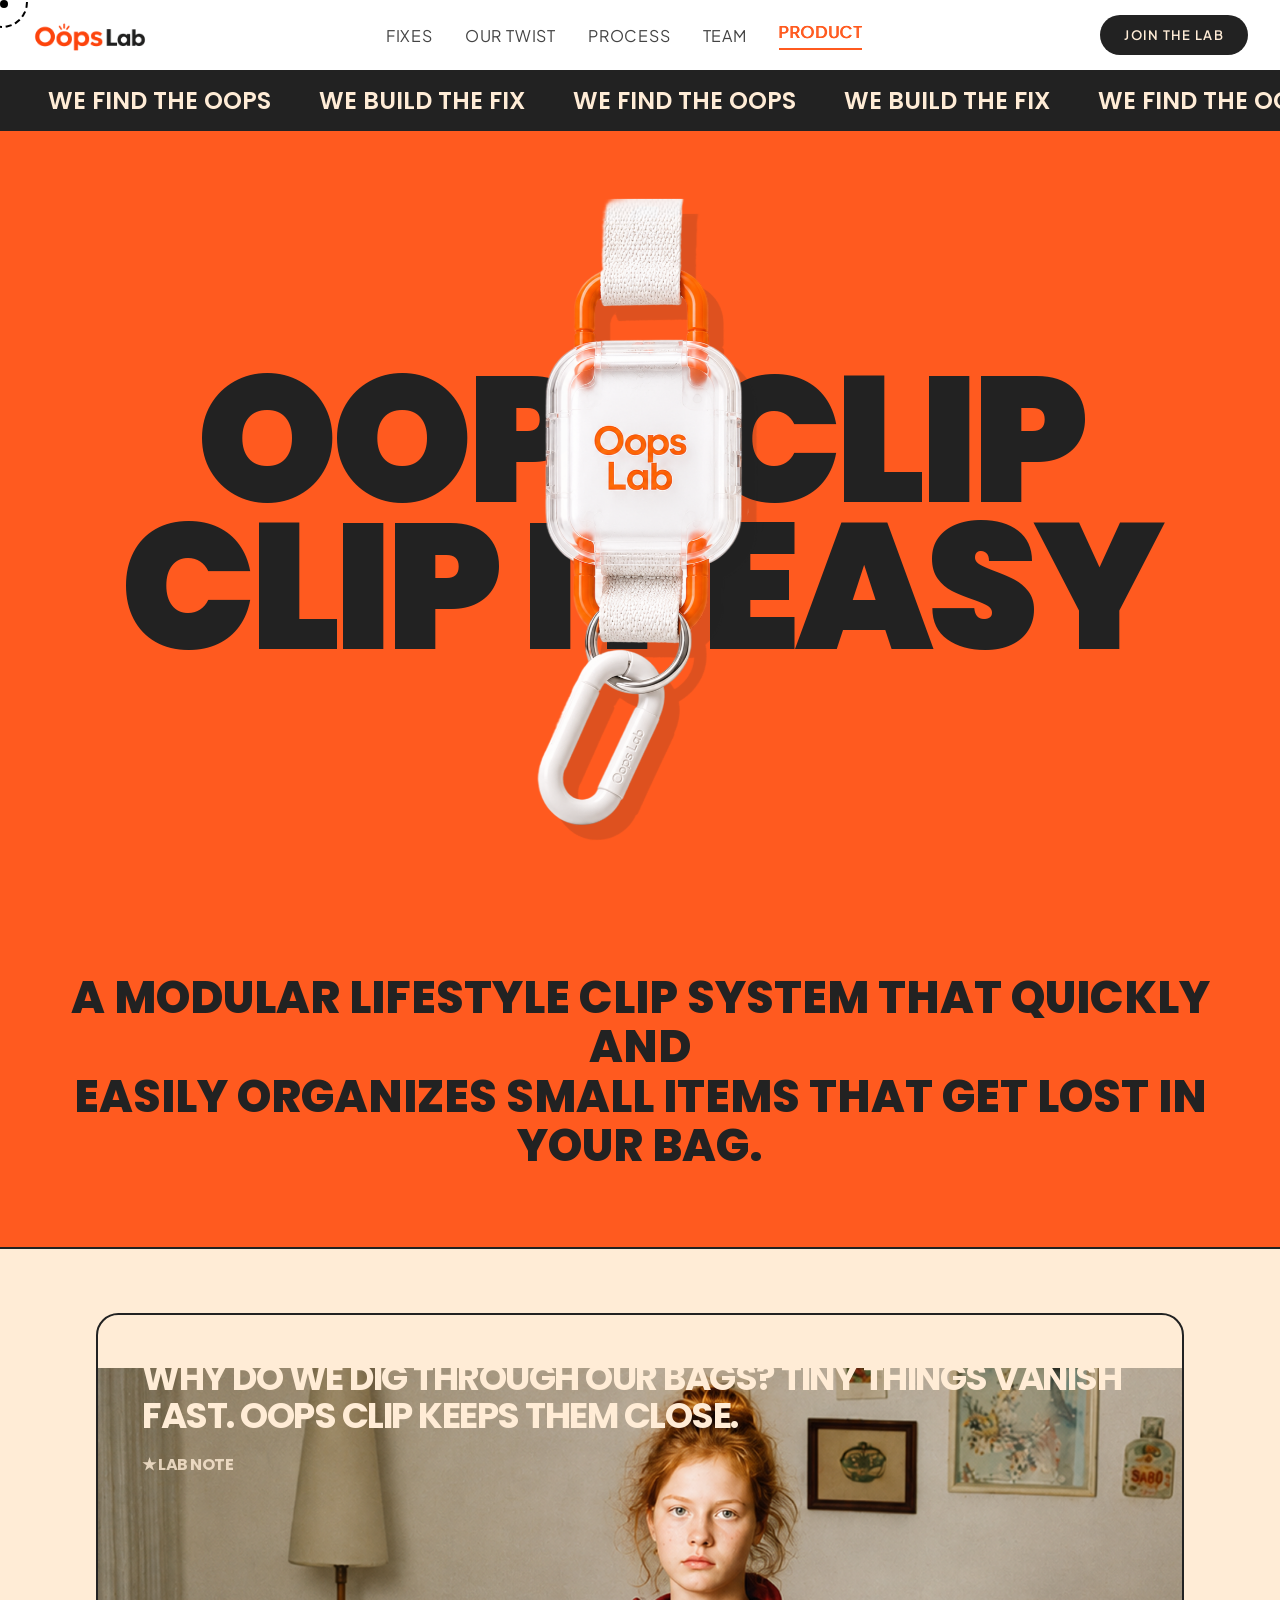
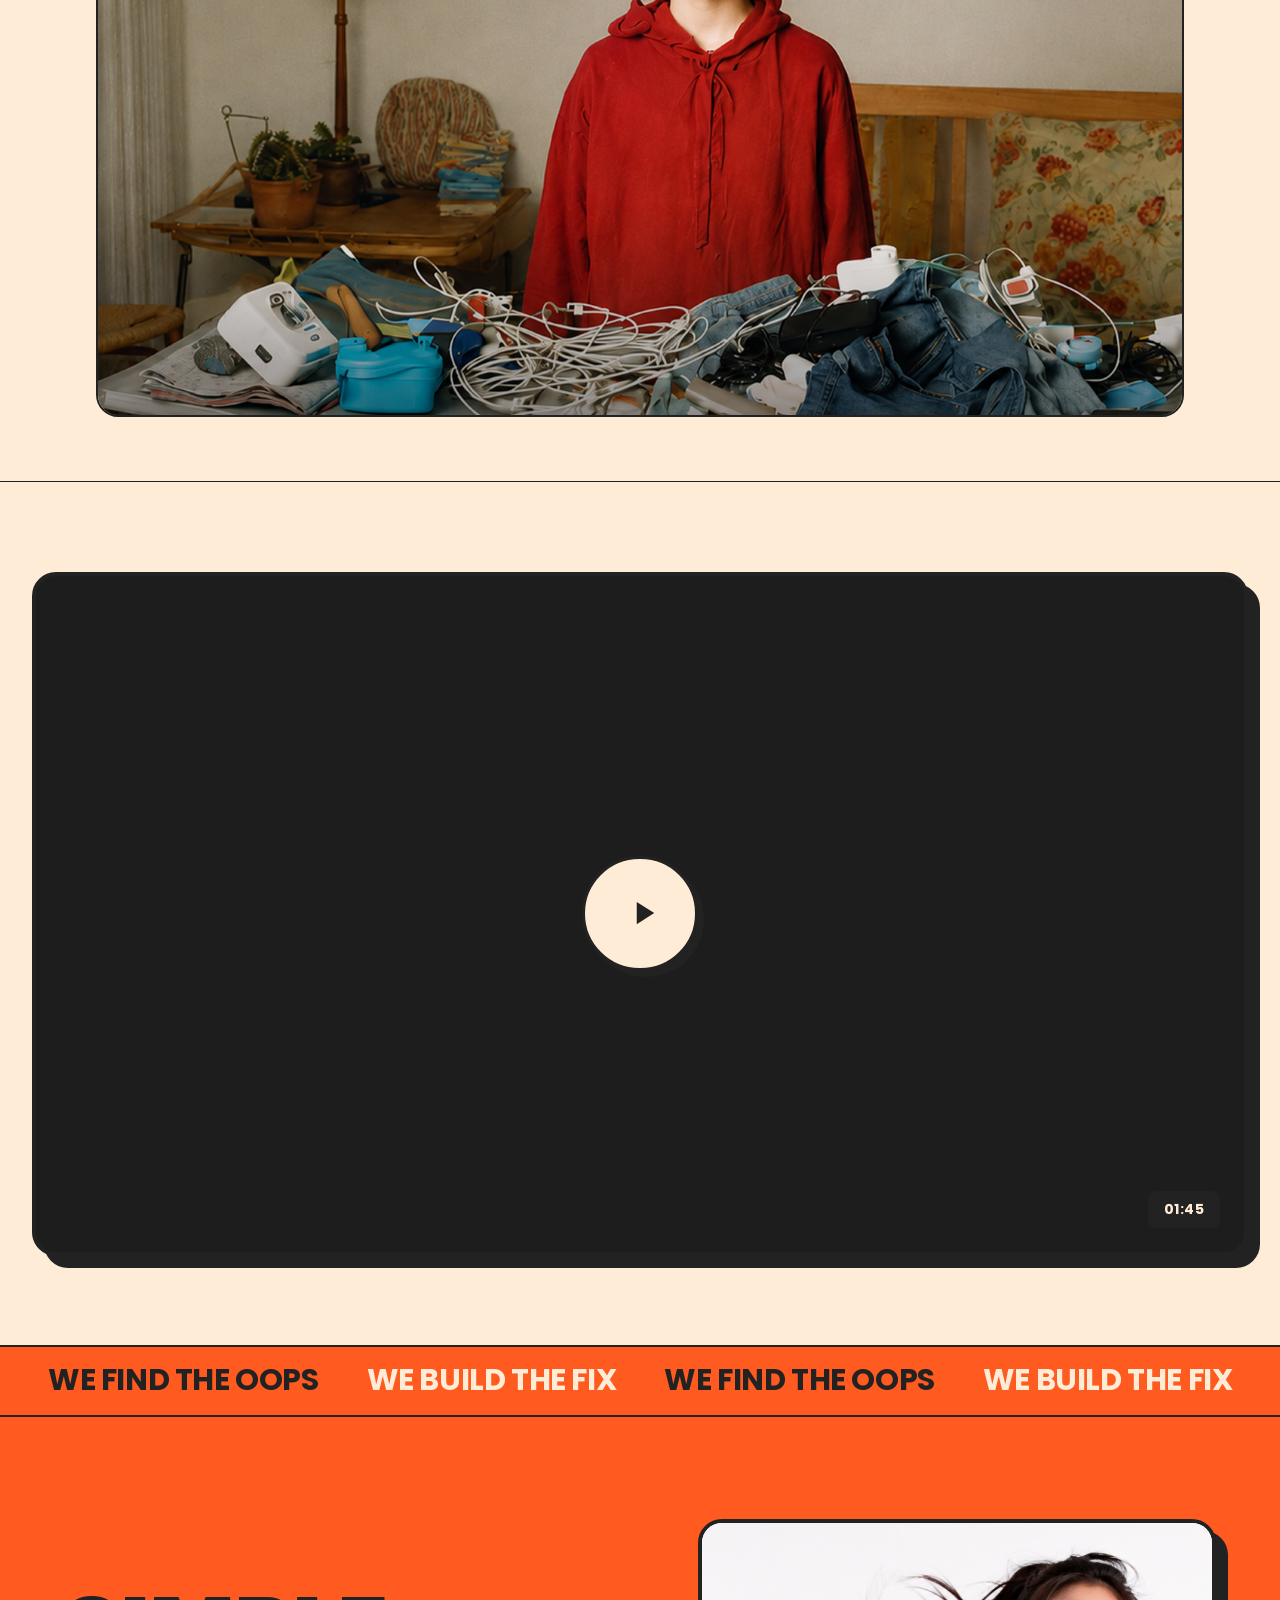
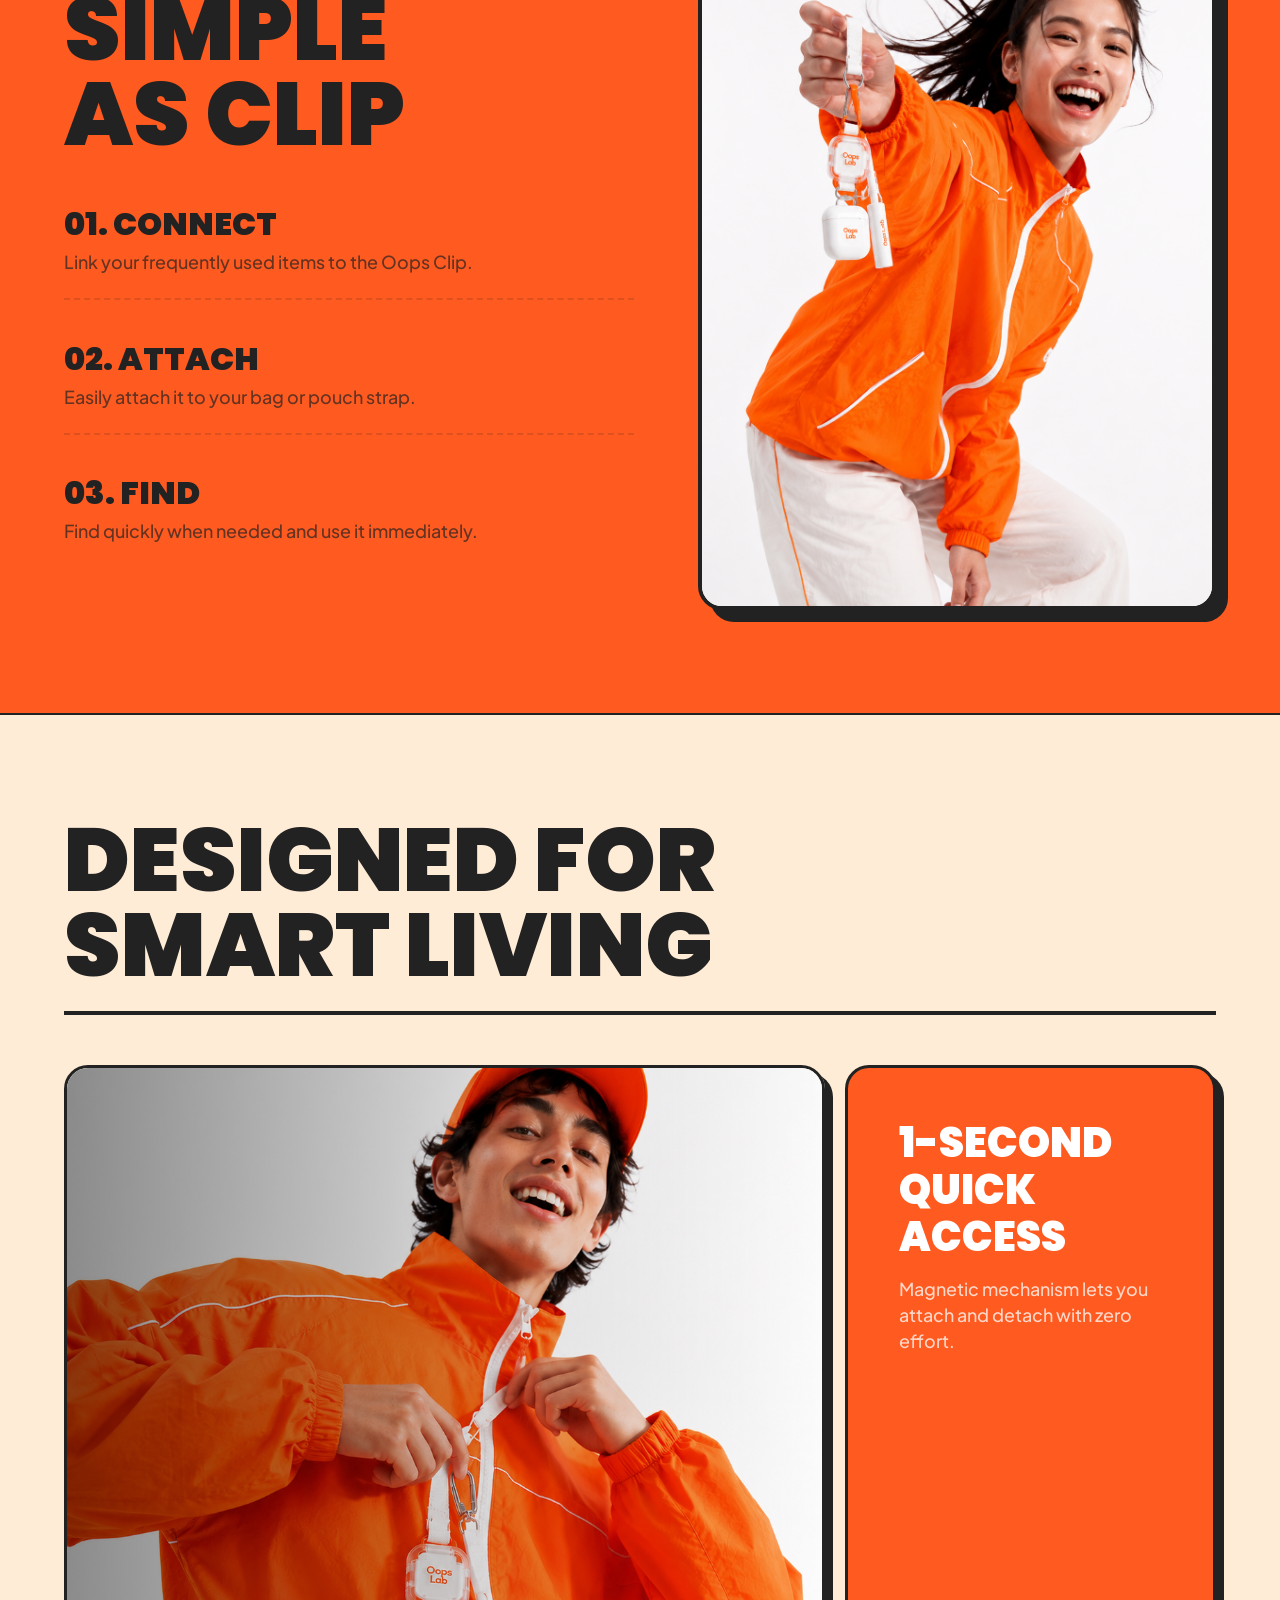
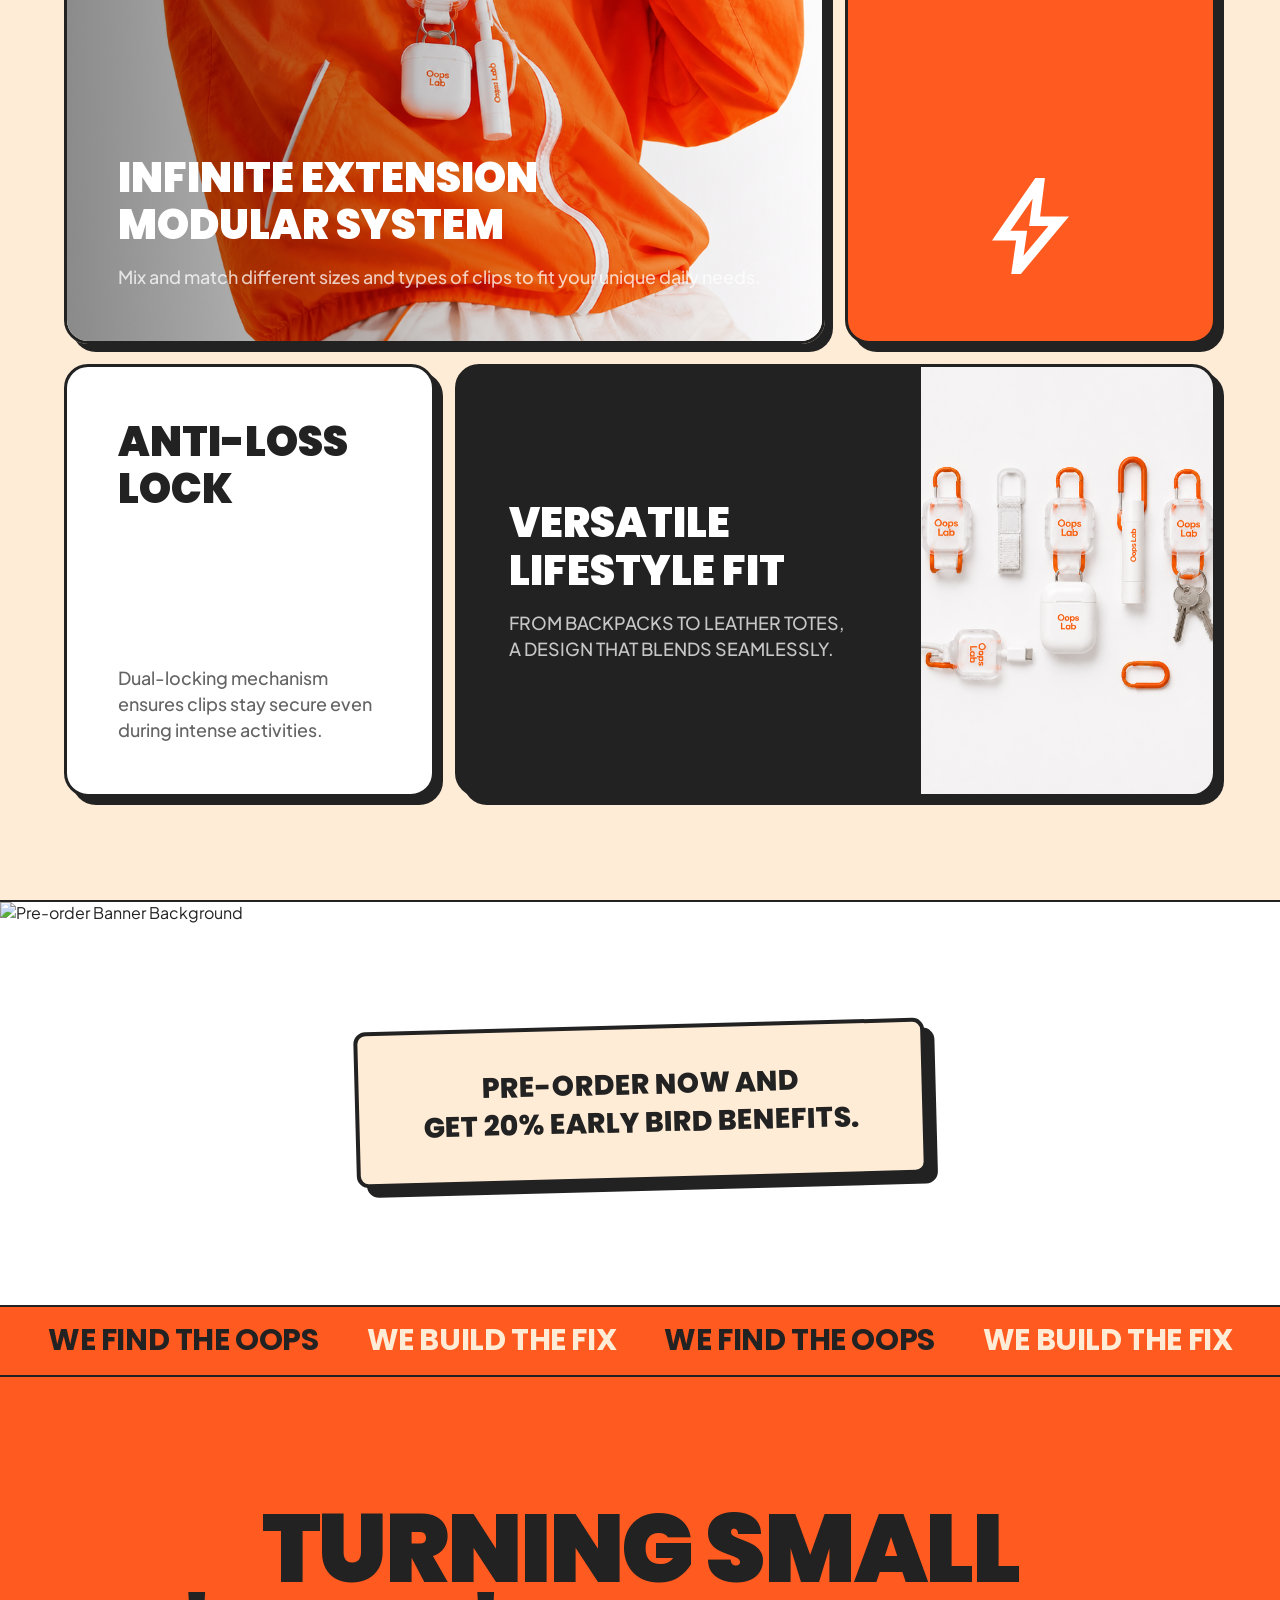
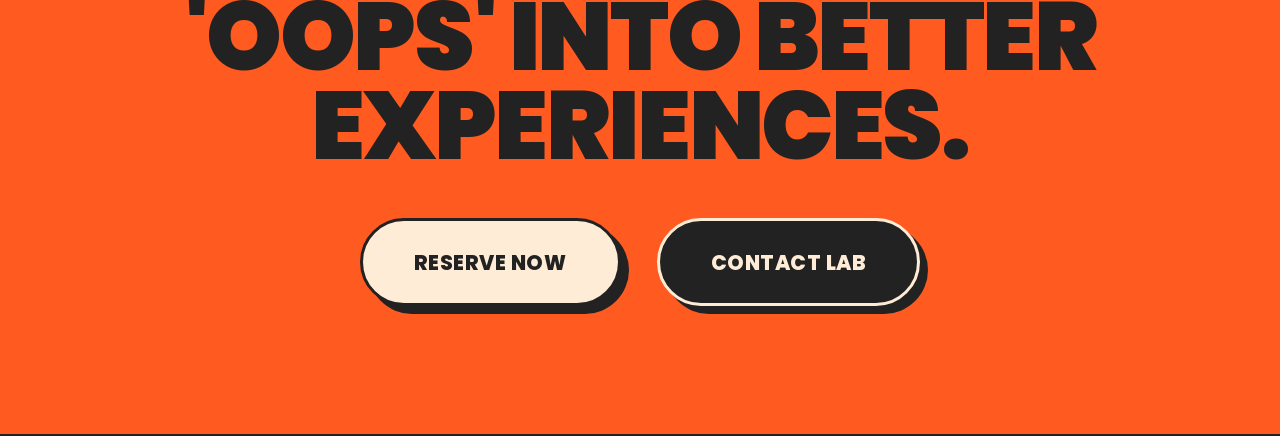
==== commit 80b7dd33: "Merge branch 'main' of https://github.com/yuribaik/OopsLab.github.io" ====
--- a/product.html
+++ b/product.html
@@ -114,7 +114,6 @@
         <div class="ticker-item"><span class="light">WE BUILD THE FIX</span></div>
       </div>
     </div>
-
     <!-- SIMPLE AS CLIP Section -->
     <section class="product-steps-section">
       <div class="container product-steps-container">
@@ -238,37 +237,6 @@
         </div>
       </div>
     </section>
-
-    <!-- Unified Retro Footer -->
-    <footer class="footer-retro">
-      <div class="container footer-retro-container">
-        <div class="footer-retro-links">
-          <a href="#">PRIVACY</a>
-          <a href="#">TERMS</a>
-          <a href="#">PRESS</a>
-          <a href="mailto:HELLO@OOPSLAB.COM">HELLO@OOPSLAB.COM</a>
-          <a href="#">INSTAGRAM</a>
-        </div>
-        <div class="footer-retro-copyright">
-          © 2026 OOPS LAB.
-        </div>
-      </div>
-      <div class="footer-huge-logo-wrapper">
-        <div class="footer-huge-logo animate-bounce-up"><span>OOPS</span><span class="l-letter">L</span><span>AB</span></div>
-      </div>
-    </footer>
-
-    <!-- Ticker 4 (Black, White Text) -->
-    <div class="ticker ticker-black">
-      <div class="ticker-track reverse">
-        <div class="ticker-item"><span class="white">WE FIND THE OOPS</span></div>
-        <div class="ticker-item"><span class="white">WE BUILD THE FIX</span></div>
-        <div class="ticker-item"><span class="white">WE FIND THE OOPS</span></div>
-        <div class="ticker-item"><span class="white">WE BUILD THE FIX</span></div>
-        <div class="ticker-item"><span class="white">WE FIND THE OOPS</span></div>
-        <div class="ticker-item"><span class="white">WE BUILD THE FIX</span></div>
-        <div class="ticker-item"><span class="white">WE FIND THE OOPS</span></div>
-        <div class="ticker-item"><span class="white">WE BUILD THE FIX</span></div>
       </div>
     </div>
 
--- a/product.css
+++ b/product.css
@@ -35,7 +35,18 @@
   display: flex;
   justify-content: center;
   align-items: center;
-  border-bottom: 2px solid var(--black);
+  overflow: hidden;
+}
+
+@keyframes slideUpFade {
+  0% {
+    opacity: 0;
+    transform: translateY(30px);
+  }
+  100% {
+    opacity: 1;
+    transform: translateY(0);
+  }
 }
 
 .product-hero-bg-text-wrapper {
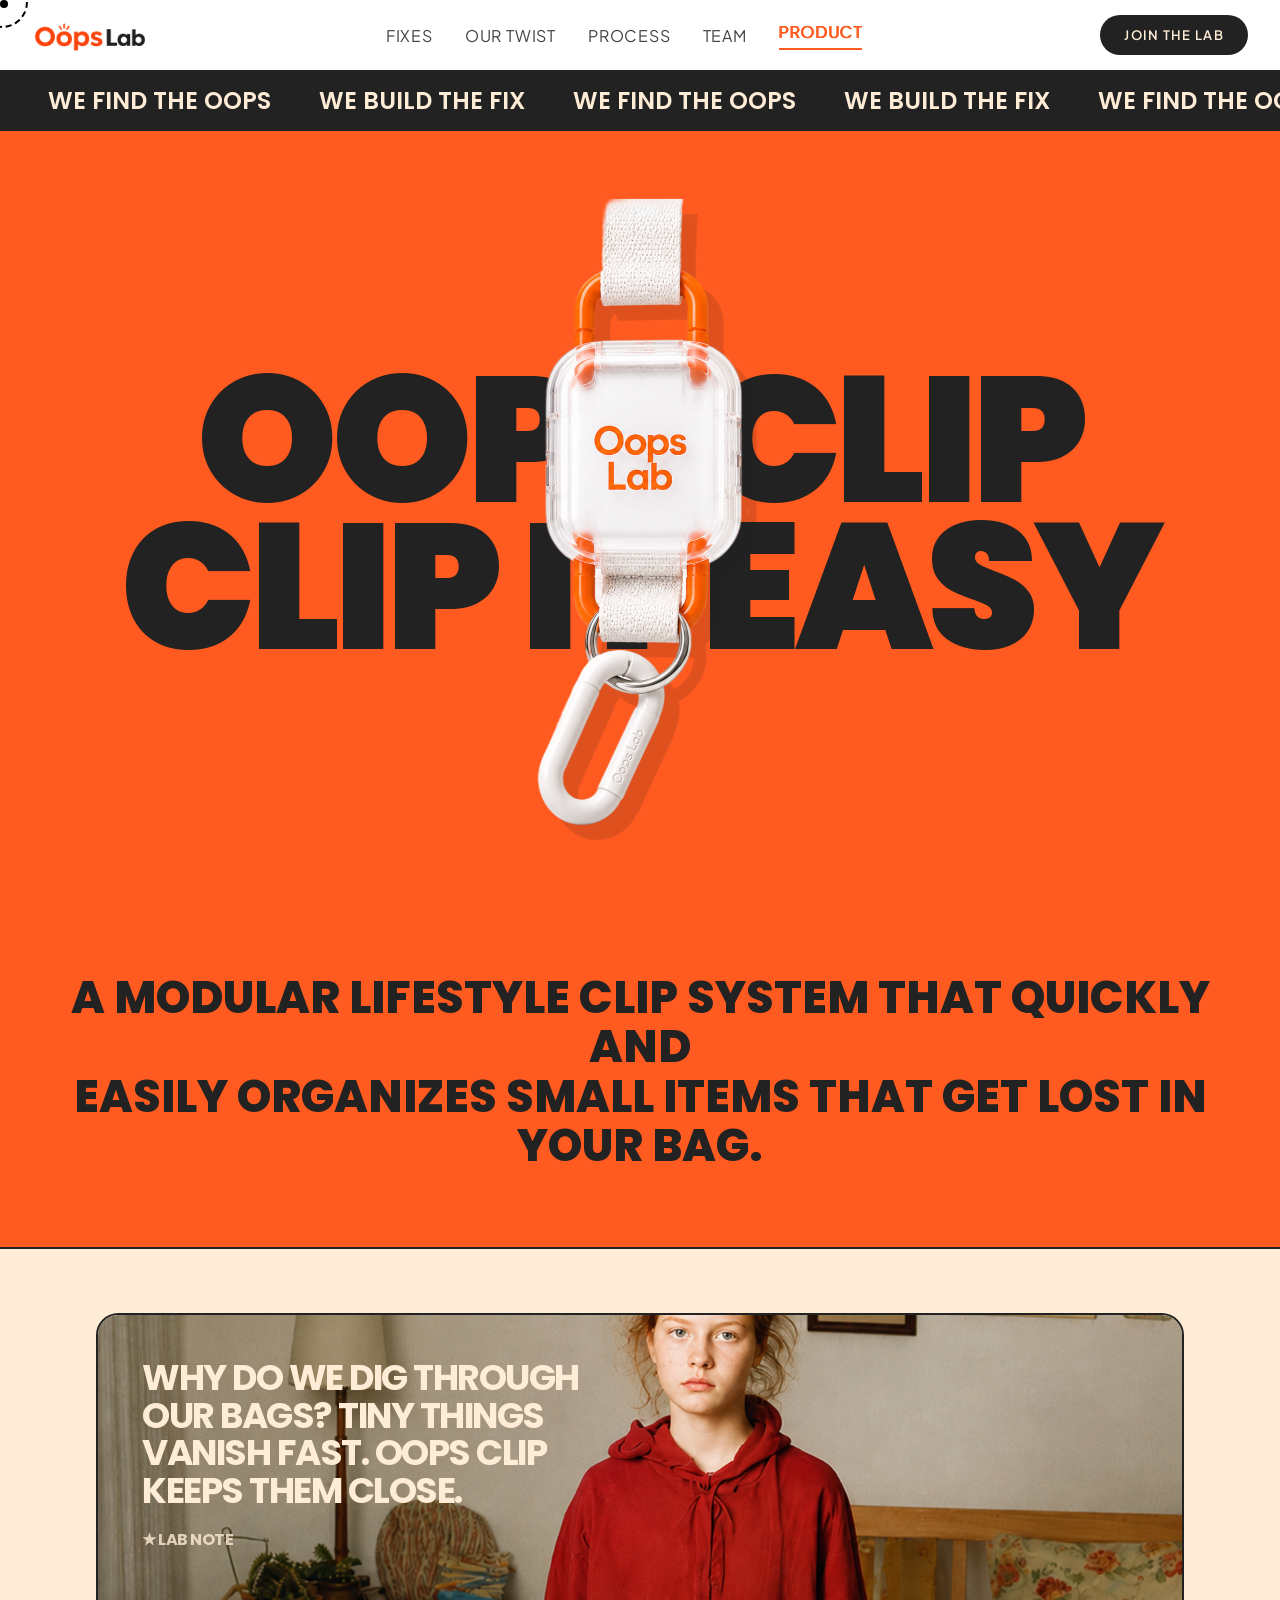
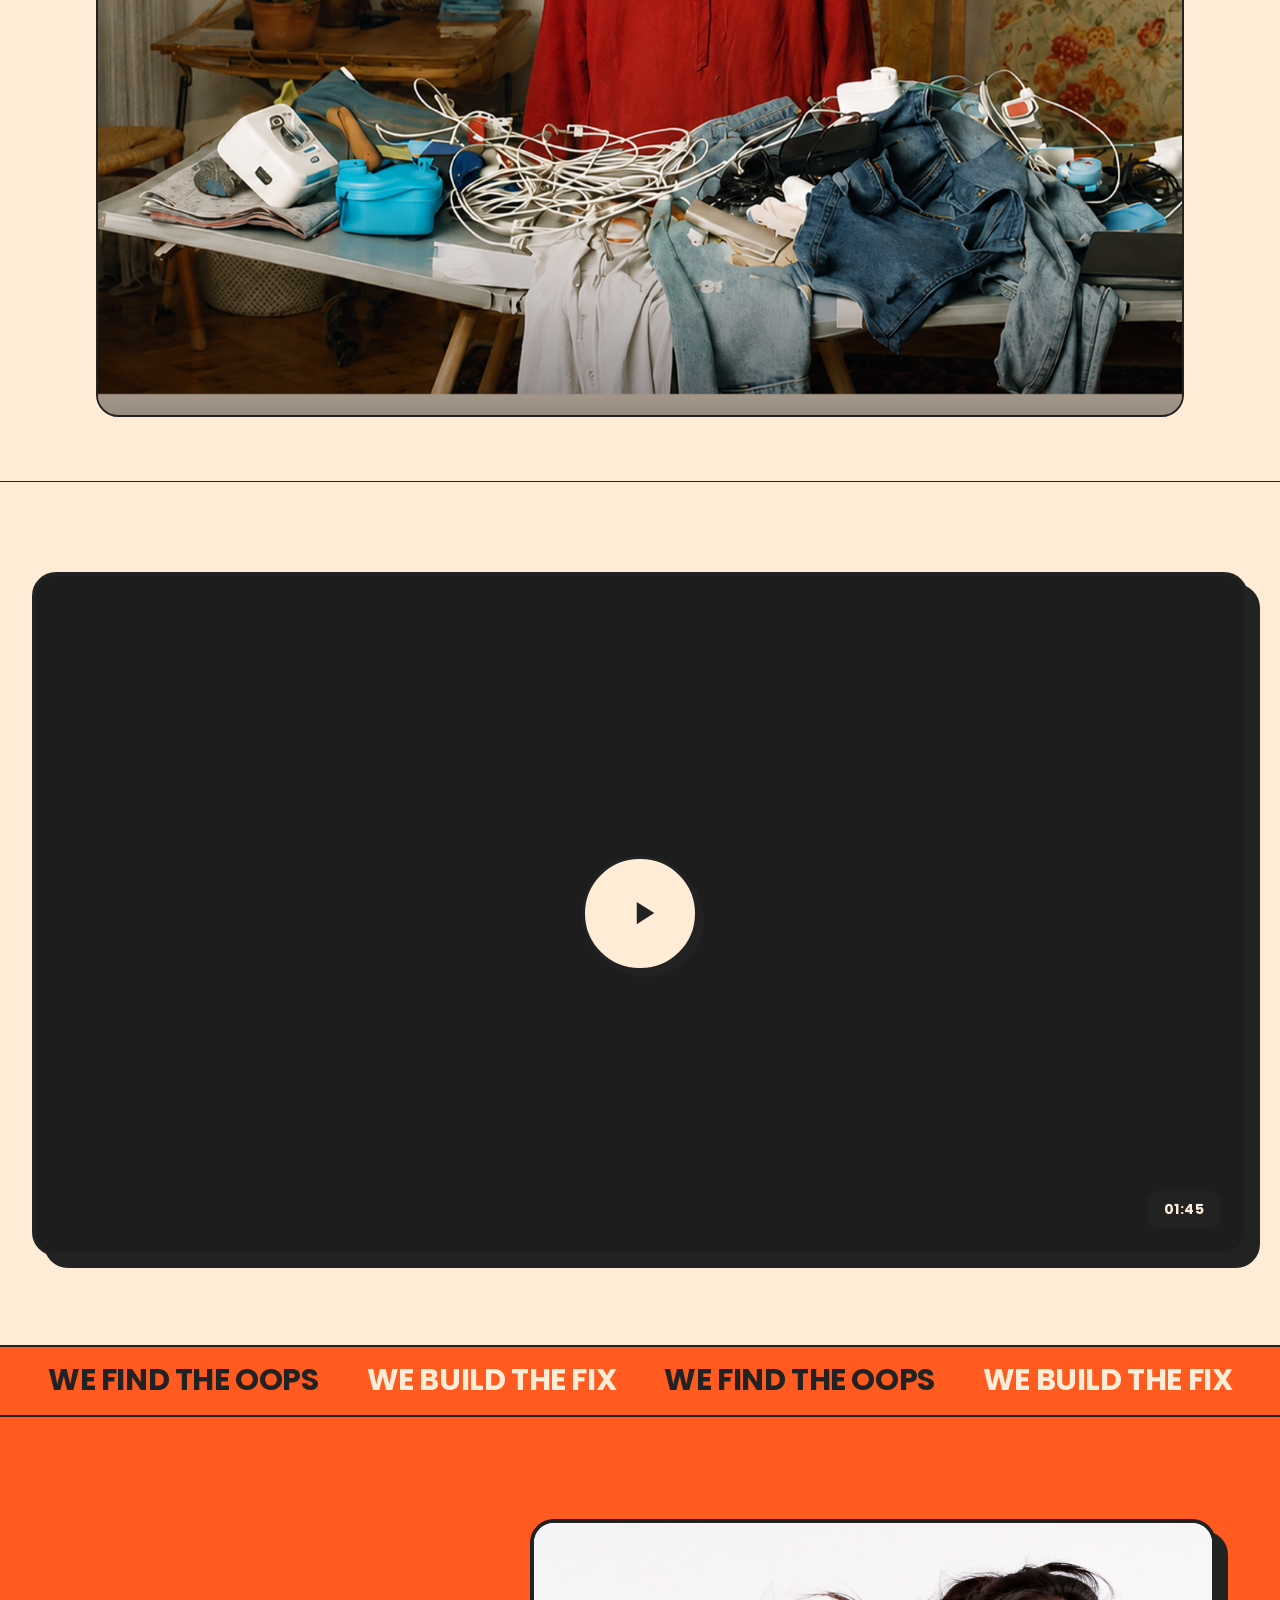
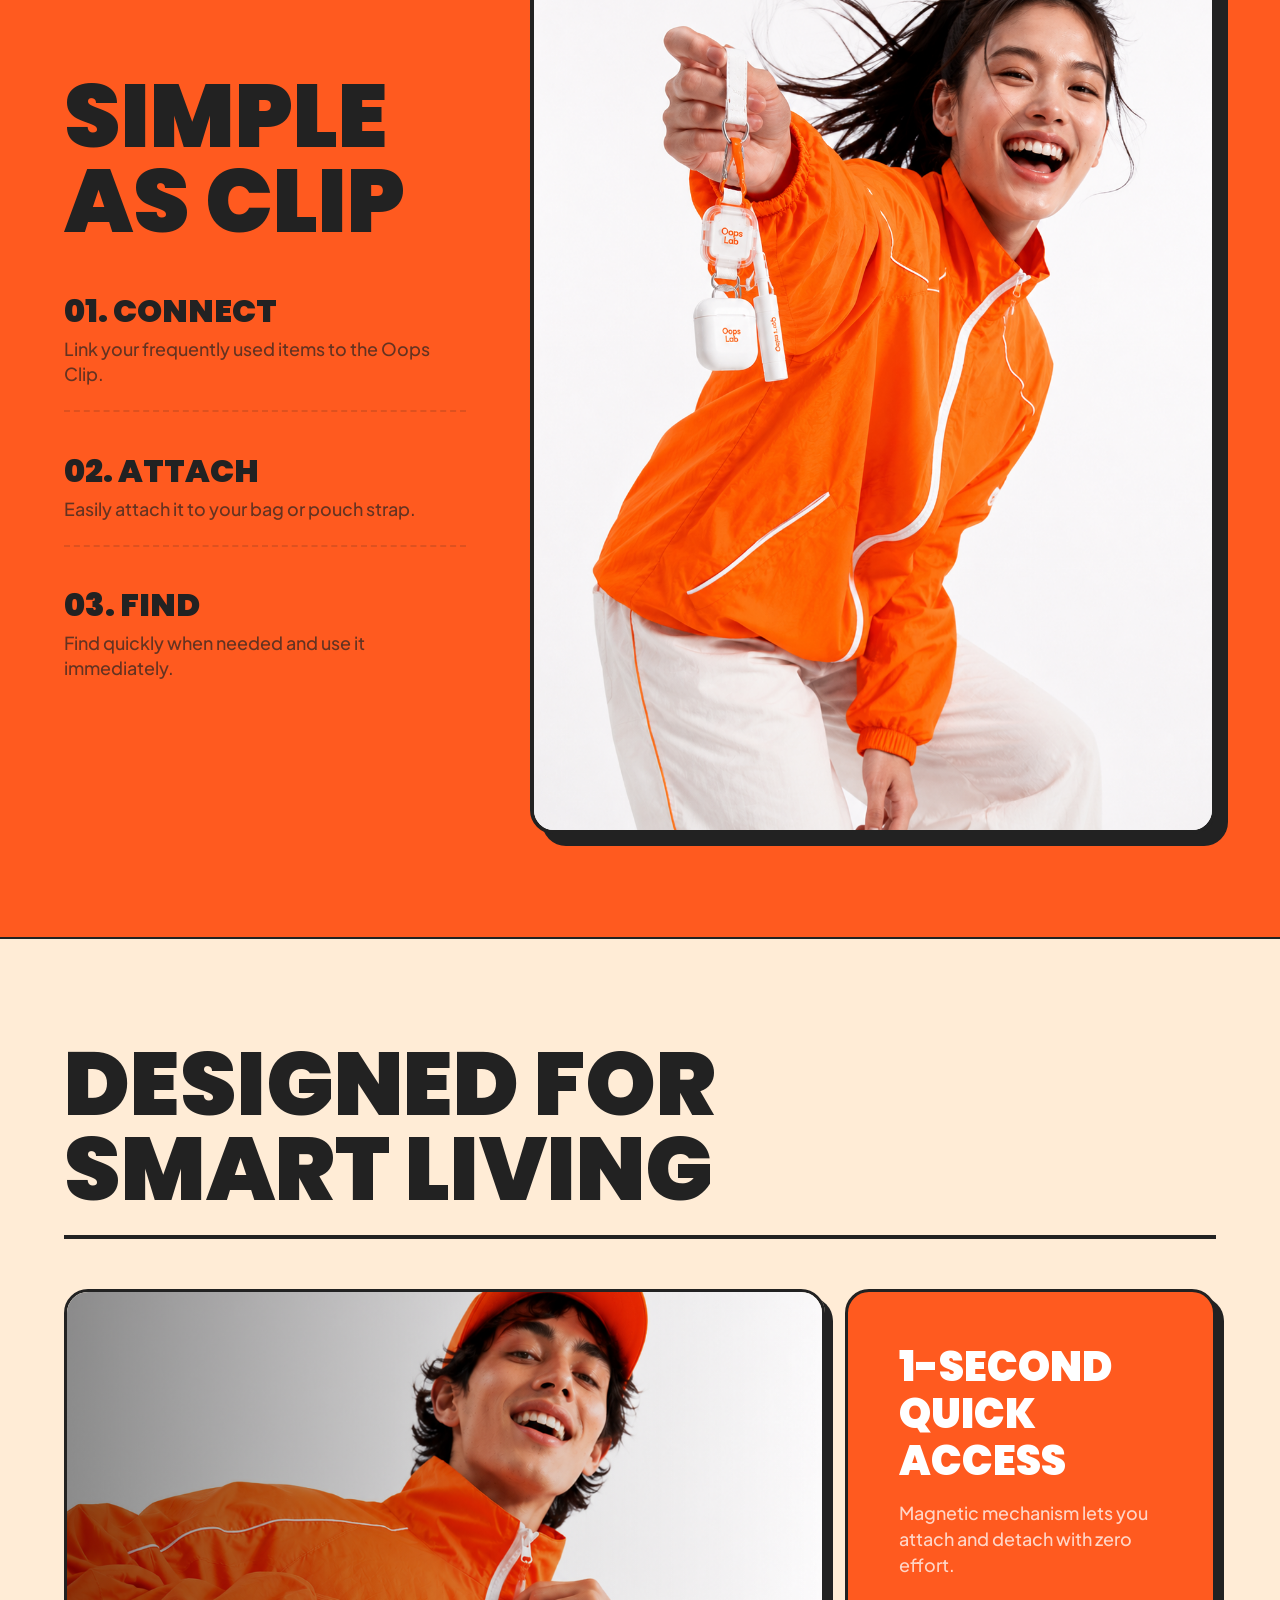
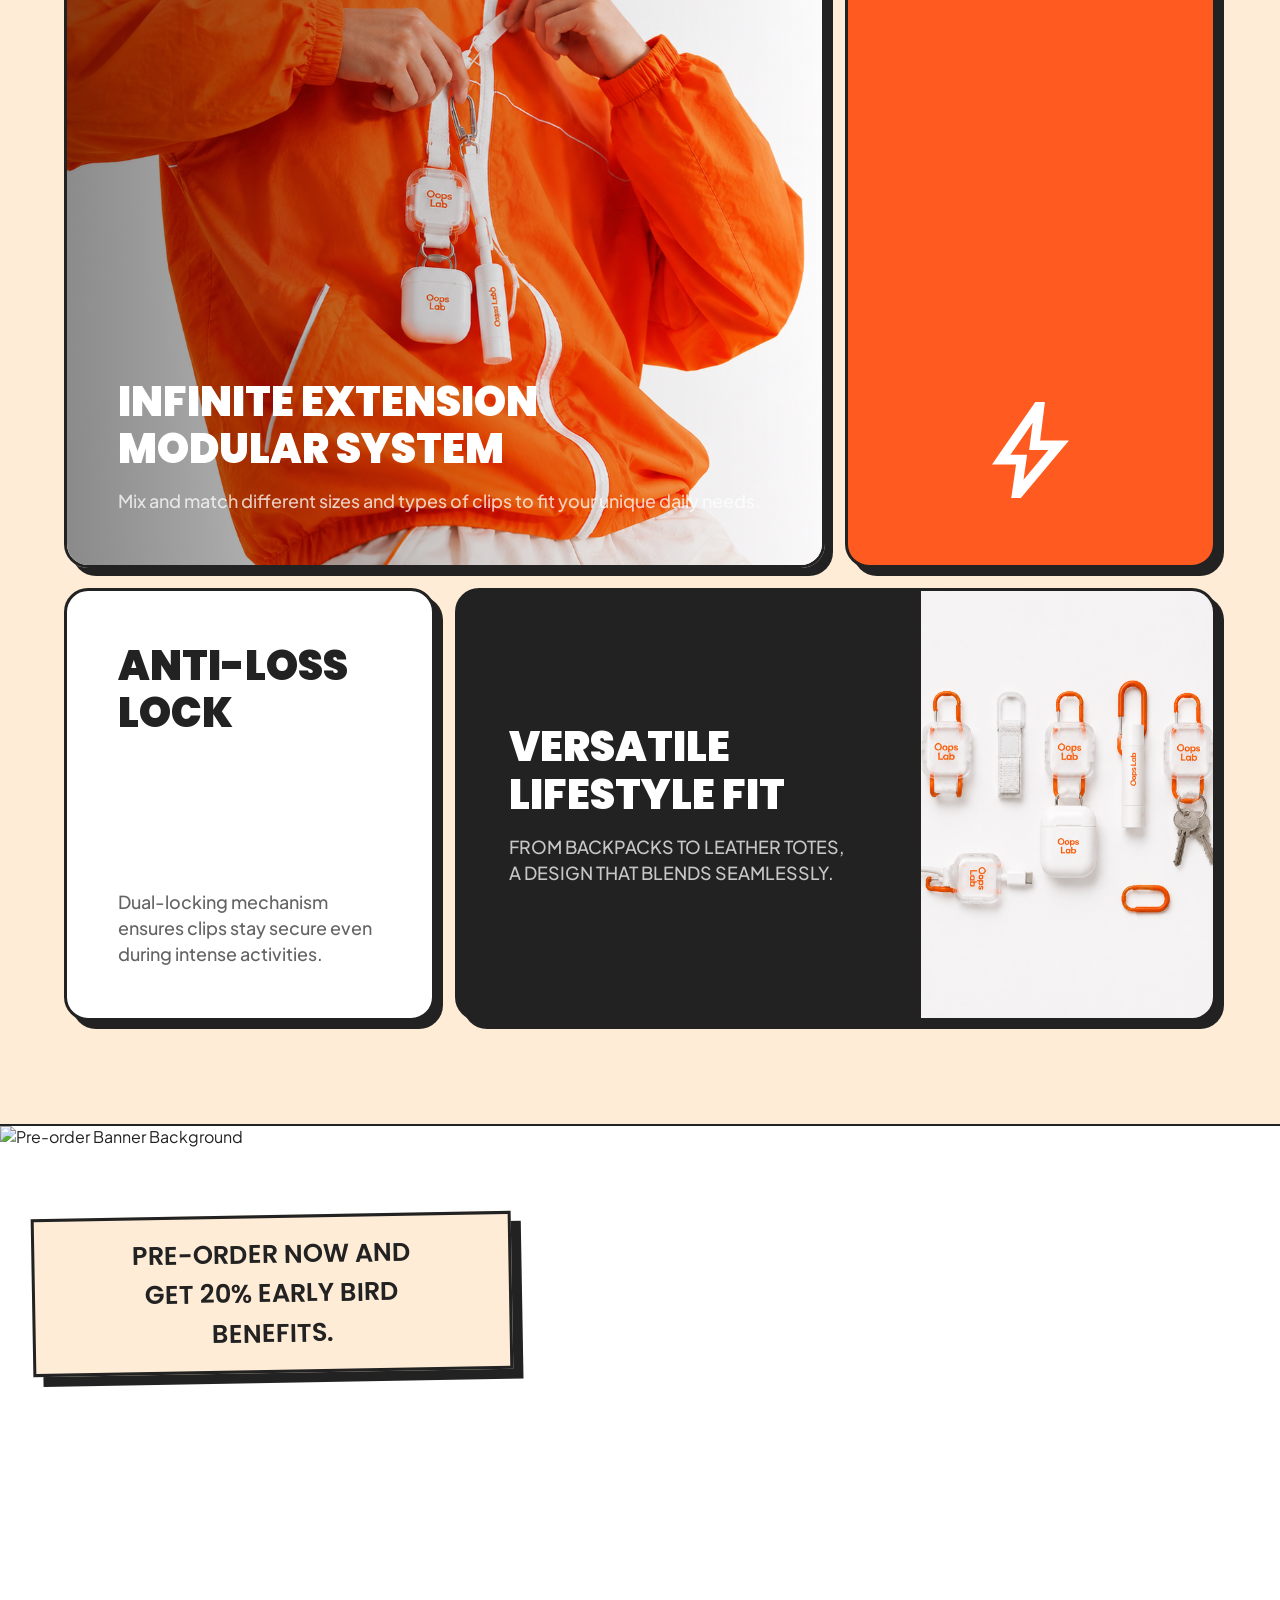
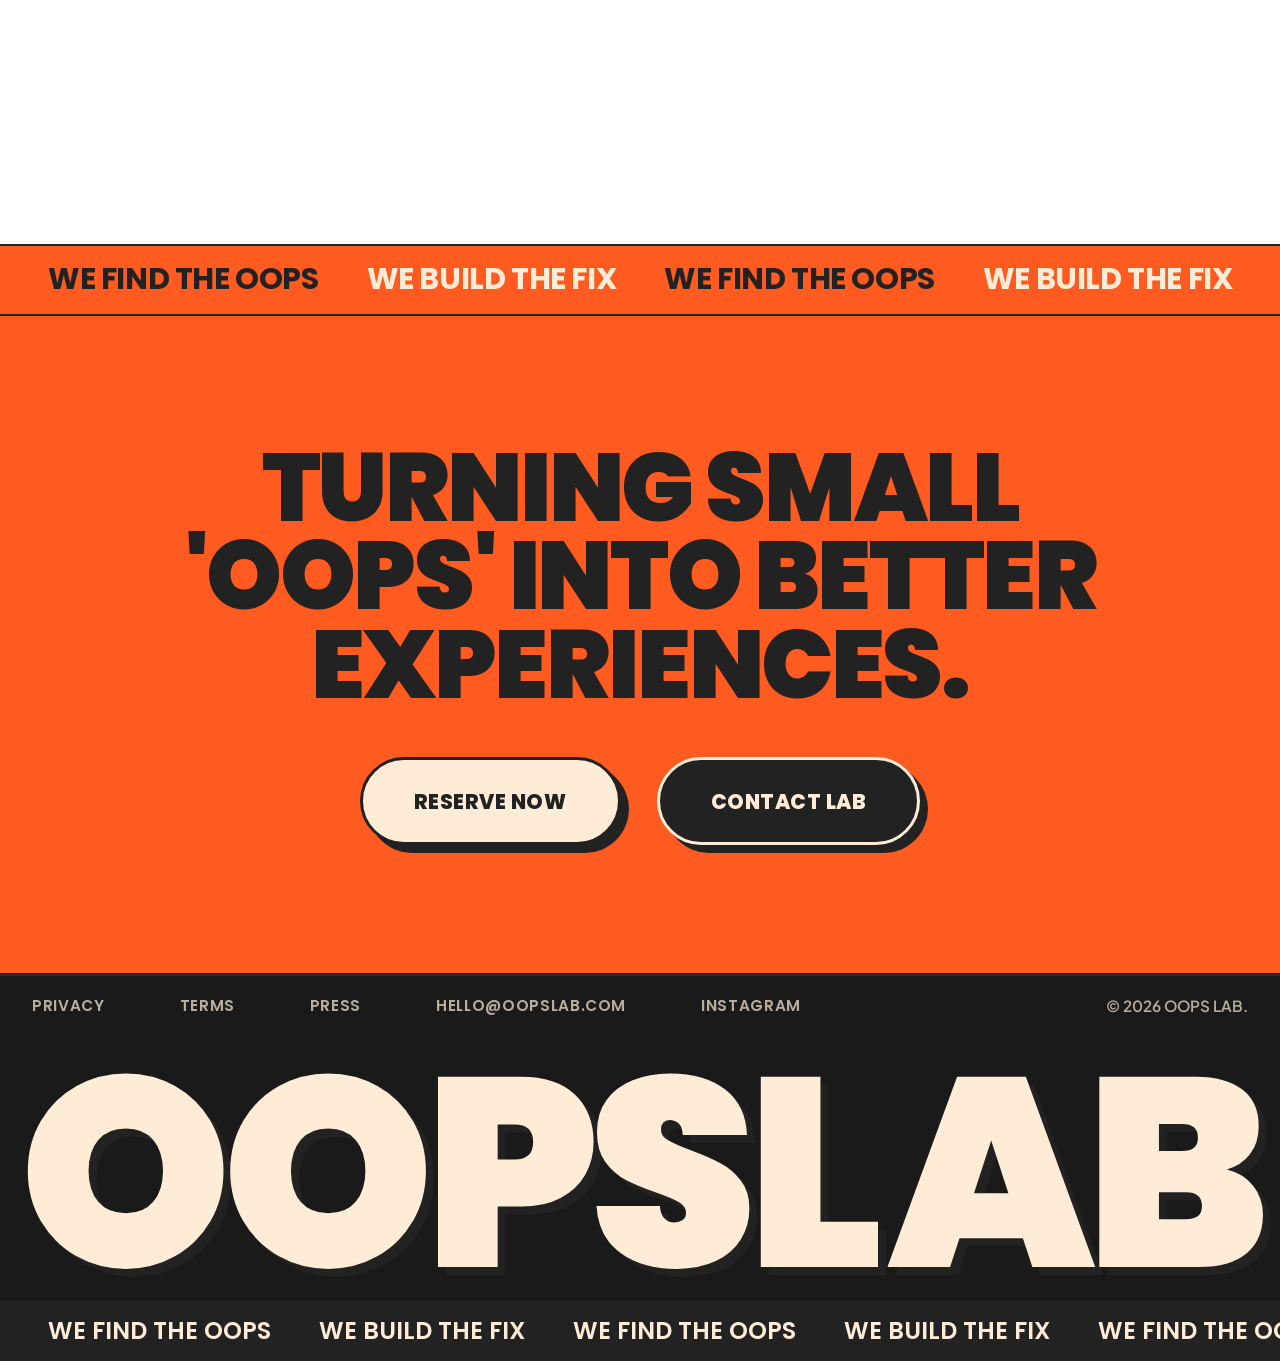
==== commit 3295ce6a: "up" ====
--- a/product.html
+++ b/product.html
@@ -78,7 +78,10 @@
           </div>
           <div class="vision-lab-content">
             <blockquote class="vision-quote">
-              WHY DO WE DIG THROUGH OUR BAGS? TINY THINGS VANISH FAST. OOPS CLIP KEEPS THEM CLOSE.
+              <p>WHY DO WE DIG THROUGH</p>
+              <p>OUR BAGS? TINY THINGS</p>
+              <p>VANISH FAST. OOPS CLIP</p>
+              <p>KEEPS THEM CLOSE.</p>
             </blockquote>
             <span class="vision-author">★ LAB NOTE</span>
           </div>
@@ -237,6 +240,41 @@
         </div>
       </div>
     </section>
+
+    <!-- Footer Section -->
+    <footer class="footer-retro" data-node-id="219:1407">
+      <div class="container footer-retro-container" data-node-id="219:1408">
+        <div class="footer-retro-links" data-node-id="219:1409">
+          <a href="#" class="link-privacy" data-node-id="219:1410">PRIVACY</a>
+          <a href="#" class="link-body" data-node-id="219:1412">TERMS</a>
+          <a href="#" class="link-body" data-node-id="219:1414">PRESS</a>
+          <a href="mailto:HELLO@OOPSLAB.COM" class="link-body" data-node-id="219:1416">HELLO@OOPSLAB.COM</a>
+          <a href="#" class="link-body" data-node-id="219:1418">INSTAGRAM</a>
+        </div>
+        <div class="footer-retro-copyright" data-node-id="219:1420">
+          © 2026 OOPS LAB.
+        </div>
+      </div>
+      
+      <!-- Huge bottom logo -->
+      <div class="footer-huge-logo-wrapper" data-node-id="219:1422">
+        <div class="footer-huge-logo animate-bounce-up" data-node-id="219:1423">
+          <span>OOPS</span><span class="l-letter">L</span><span>AB</span>
+        </div>
+      </div>
+    </footer>
+
+    <!-- Ticker 4 (Black, Peach Text) -->
+    <div class="ticker ticker-black" data-node-id="219:1424">
+      <div class="ticker-track reverse">
+        <div class="ticker-item"><span class="peach">WE FIND THE OOPS</span></div>
+        <div class="ticker-item"><span class="peach">WE BUILD THE FIX</span></div>
+        <div class="ticker-item"><span class="peach">WE FIND THE OOPS</span></div>
+        <div class="ticker-item"><span class="peach">WE BUILD THE FIX</span></div>
+        <div class="ticker-item"><span class="peach">WE FIND THE OOPS</span></div>
+        <div class="ticker-item"><span class="peach">WE BUILD THE FIX</span></div>
+        <div class="ticker-item"><span class="peach">WE FIND THE OOPS</span></div>
+        <div class="ticker-item"><span class="peach">WE BUILD THE FIX</span></div>
       </div>
     </div>
 
--- a/product.css
+++ b/product.css
@@ -222,7 +222,7 @@
 
 .product-steps-container {
   display: grid;
-  grid-template-columns: 1.1fr 1fr;
+  grid-template-columns: 402px 1fr;
   gap: clamp(40px, 5vw, 80px);
   align-items: center;
   max-width: 1440px;
@@ -275,7 +275,7 @@
 
 .steps-right-col {
   display: flex;
-  justify-content: center;
+  justify-content: flex-end;
   align-items: center;
 }
 
@@ -498,12 +498,17 @@
 
 /* Pre-order Section with Badge Sticker */
 .product-preorder-section {
-  height: clamp(400px, 45vh, 720px);
+  height: clamp(500px, 56.25vw, 1080px); /* 1280x720 aspect ratio */
   position: relative;
   overflow: hidden;
   display: flex;
-  align-items: center;
-  justify-content: center;
+  flex-direction: column;
+  align-items: flex-start;
+  justify-content: flex-start;
+  padding-top: clamp(40px, 6.95vw, 89px);
+  padding-bottom: clamp(15px, 1.95vw, 25px);
+  padding-left: clamp(20px, 2.5vw, 32px);
+  padding-right: clamp(20px, 2.5vw, 32px);
   border-bottom: 2px solid var(--black);
 }
 
@@ -519,25 +524,26 @@
 .preorder-badge-wrapper {
   position: relative;
   z-index: 2;
-  max-width: 90%;
+  width: 100%;
+  max-width: 563px;
 }
 
 .preorder-badge-border {
-  border: 4px solid var(--black);
+  border: 3.34px solid var(--black);
   background-color: var(--peach);
   box-shadow: 10px 10px 0px var(--black);
-  padding: clamp(20px, 3vw, 36px) clamp(35px, 5vw, 64px);
-  border-radius: 12px;
-  transform: rotate(-1.5deg);
+  padding: clamp(12px, 1.3vw, 17px) clamp(30px, 4.4vw, 57px);
+  border-radius: 0px;
+  transform: rotate(-1deg);
 }
 
 .preorder-badge-content {
   font-family: 'Poppins', sans-serif;
-  font-weight: 800;
+  font-weight: 600;
   color: var(--black);
   text-align: center;
-  font-size: clamp(16px, 2.2vw, 30px);
-  line-height: 1.35;
+  font-size: clamp(16px, 2vw, 30px);
+  line-height: 1.55;
   text-transform: uppercase;
 }
 
@@ -628,6 +634,10 @@
     gap: 48px;
   }
   
+  .steps-right-col {
+    justify-content: center;
+  }
+  
   .steps-showcase-card {
     max-width: 600px;
     aspect-ratio: 4 / 3;
@@ -703,3 +713,33 @@
 .vision-lab-card {
   justify-content: flex-start !important;
 }
+
+/* Quote split line height and margin reset */
+.vision-quote p {
+  margin: 0;
+  line-height: 1.05;
+}
+
+/* Footer & Ticker Custom Styling for Product Page */
+.link-privacy {
+  font-family: var(--font-heading);
+}
+
+.link-body {
+  font-family: var(--font-body);
+}
+
+.footer-retro-links a {
+  font-size: clamp(14px, 1.2vw, 19px);
+}
+
+.footer-retro-copyright {
+  font-family: var(--font-body);
+  font-size: clamp(14px, 1.2vw, 19px);
+}
+
+@media (max-width: 1360px) {
+  .preorder-badge-wrapper {
+    max-width: 480px;
+  }
+}
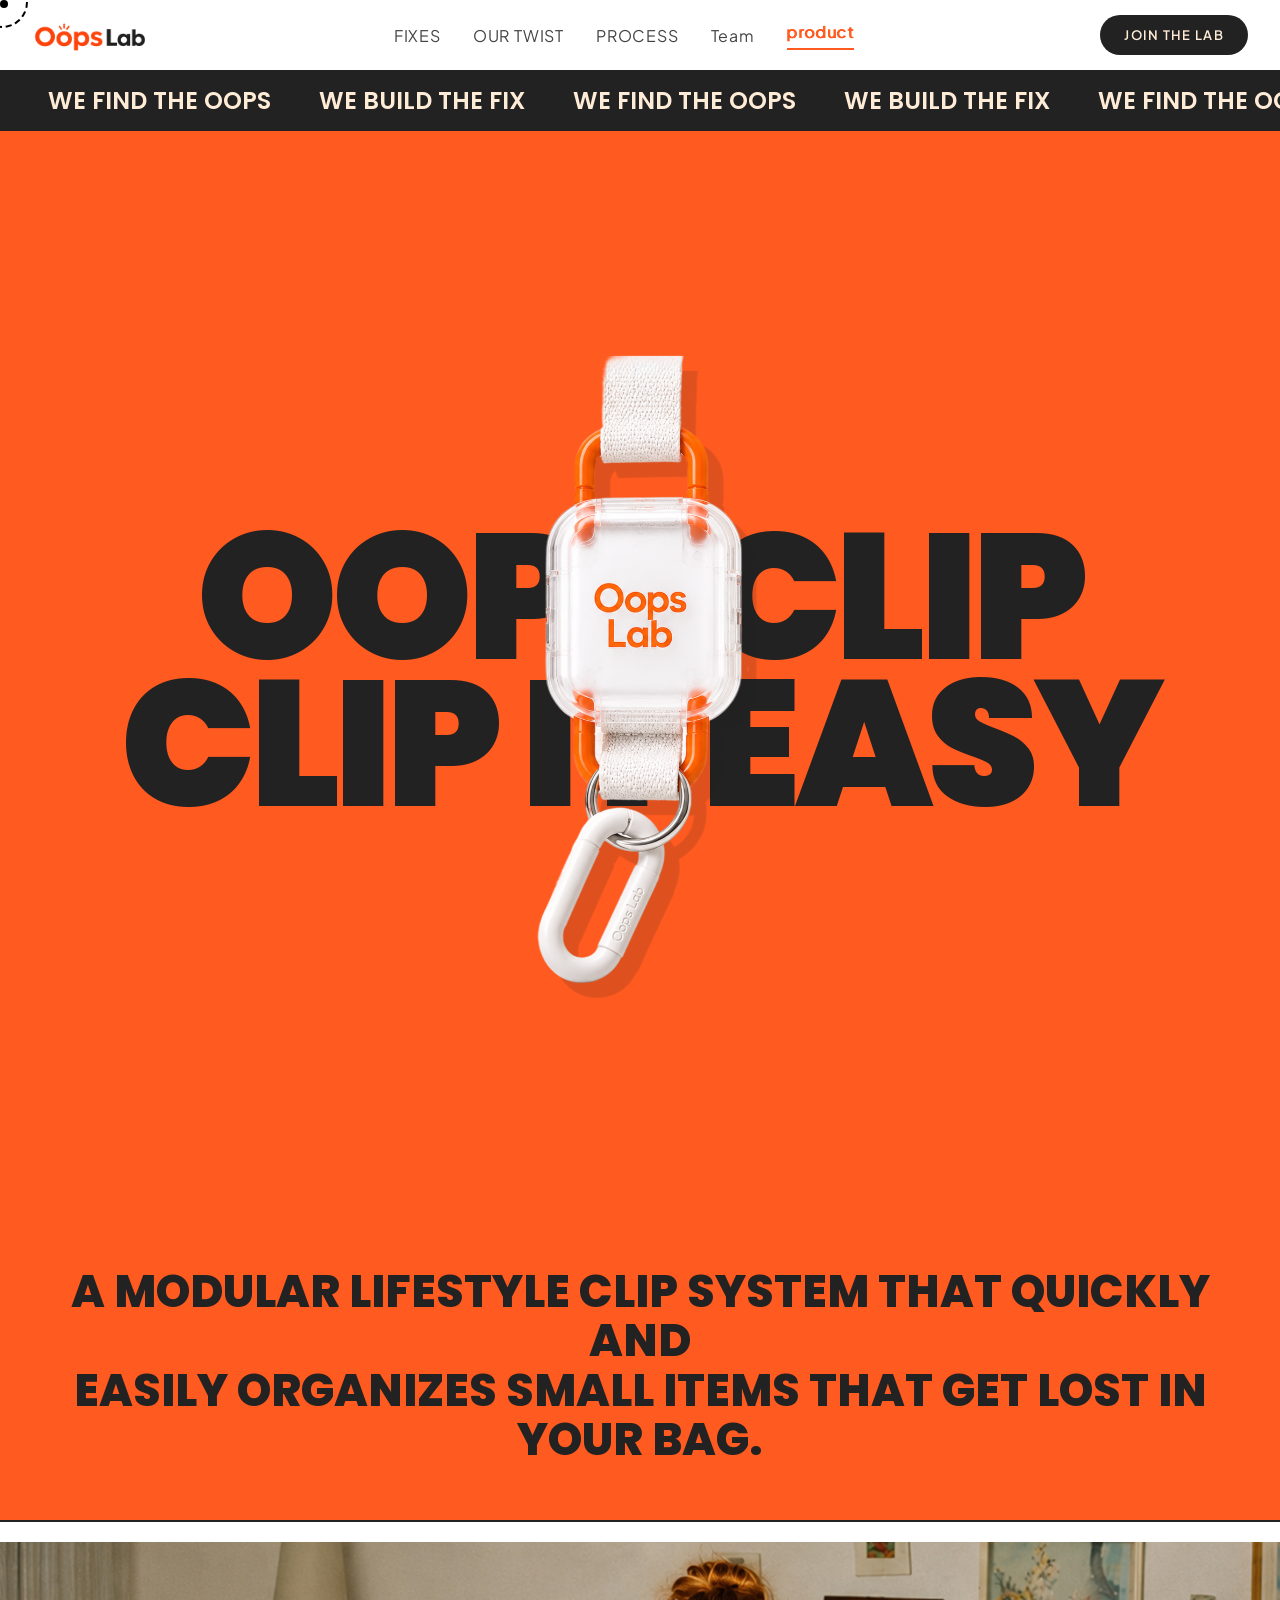
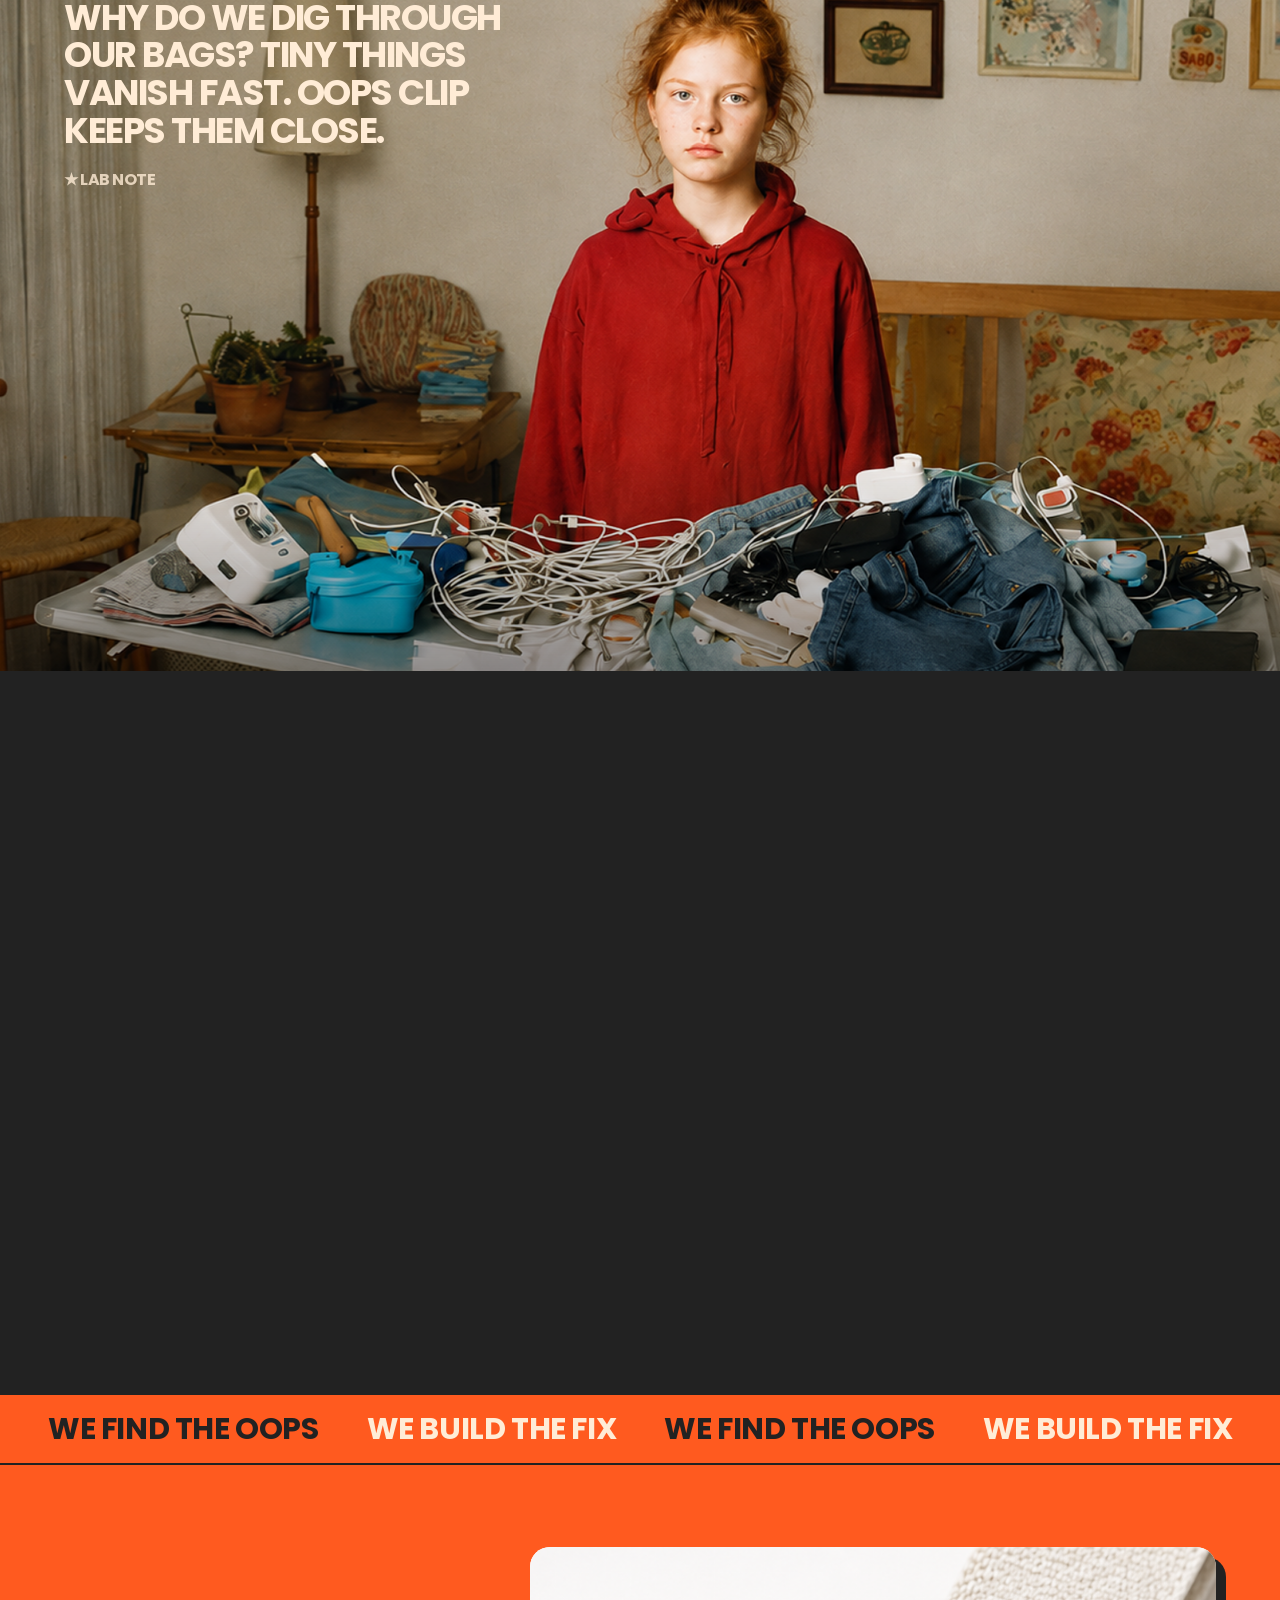
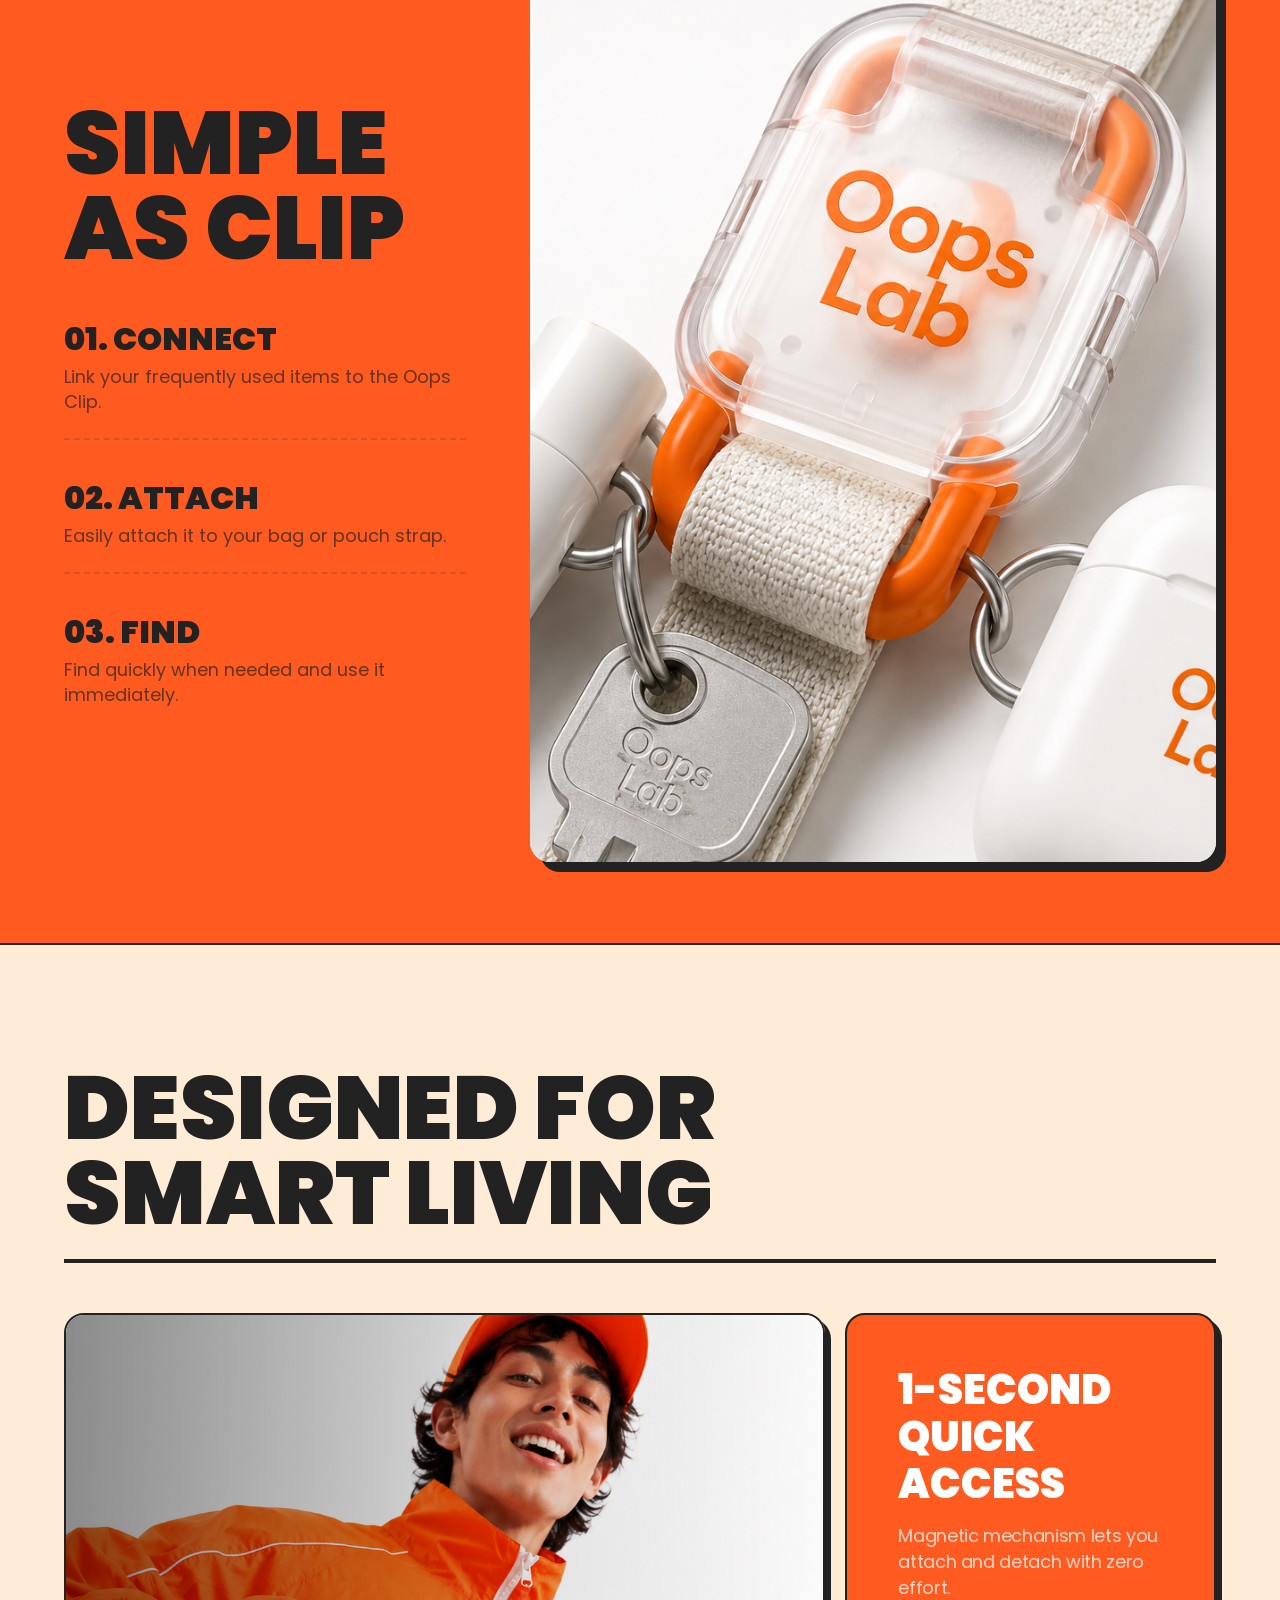
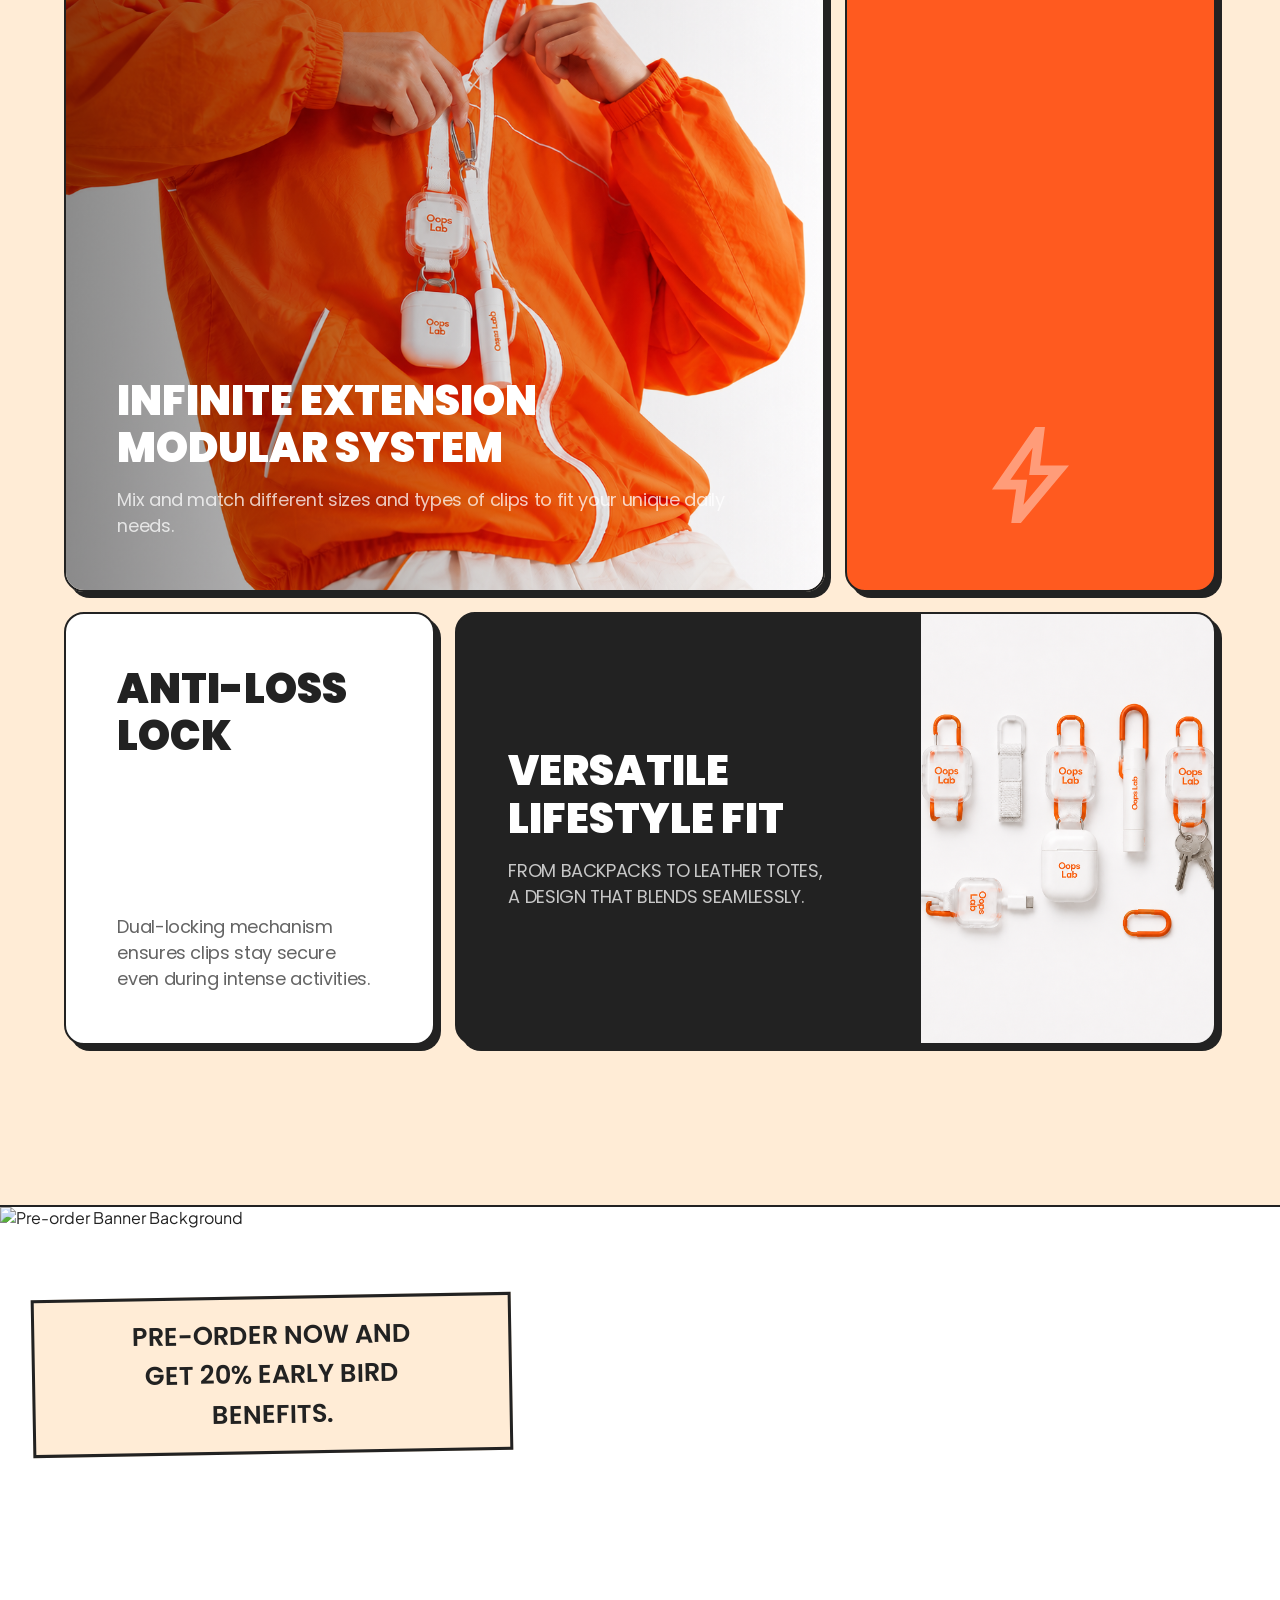
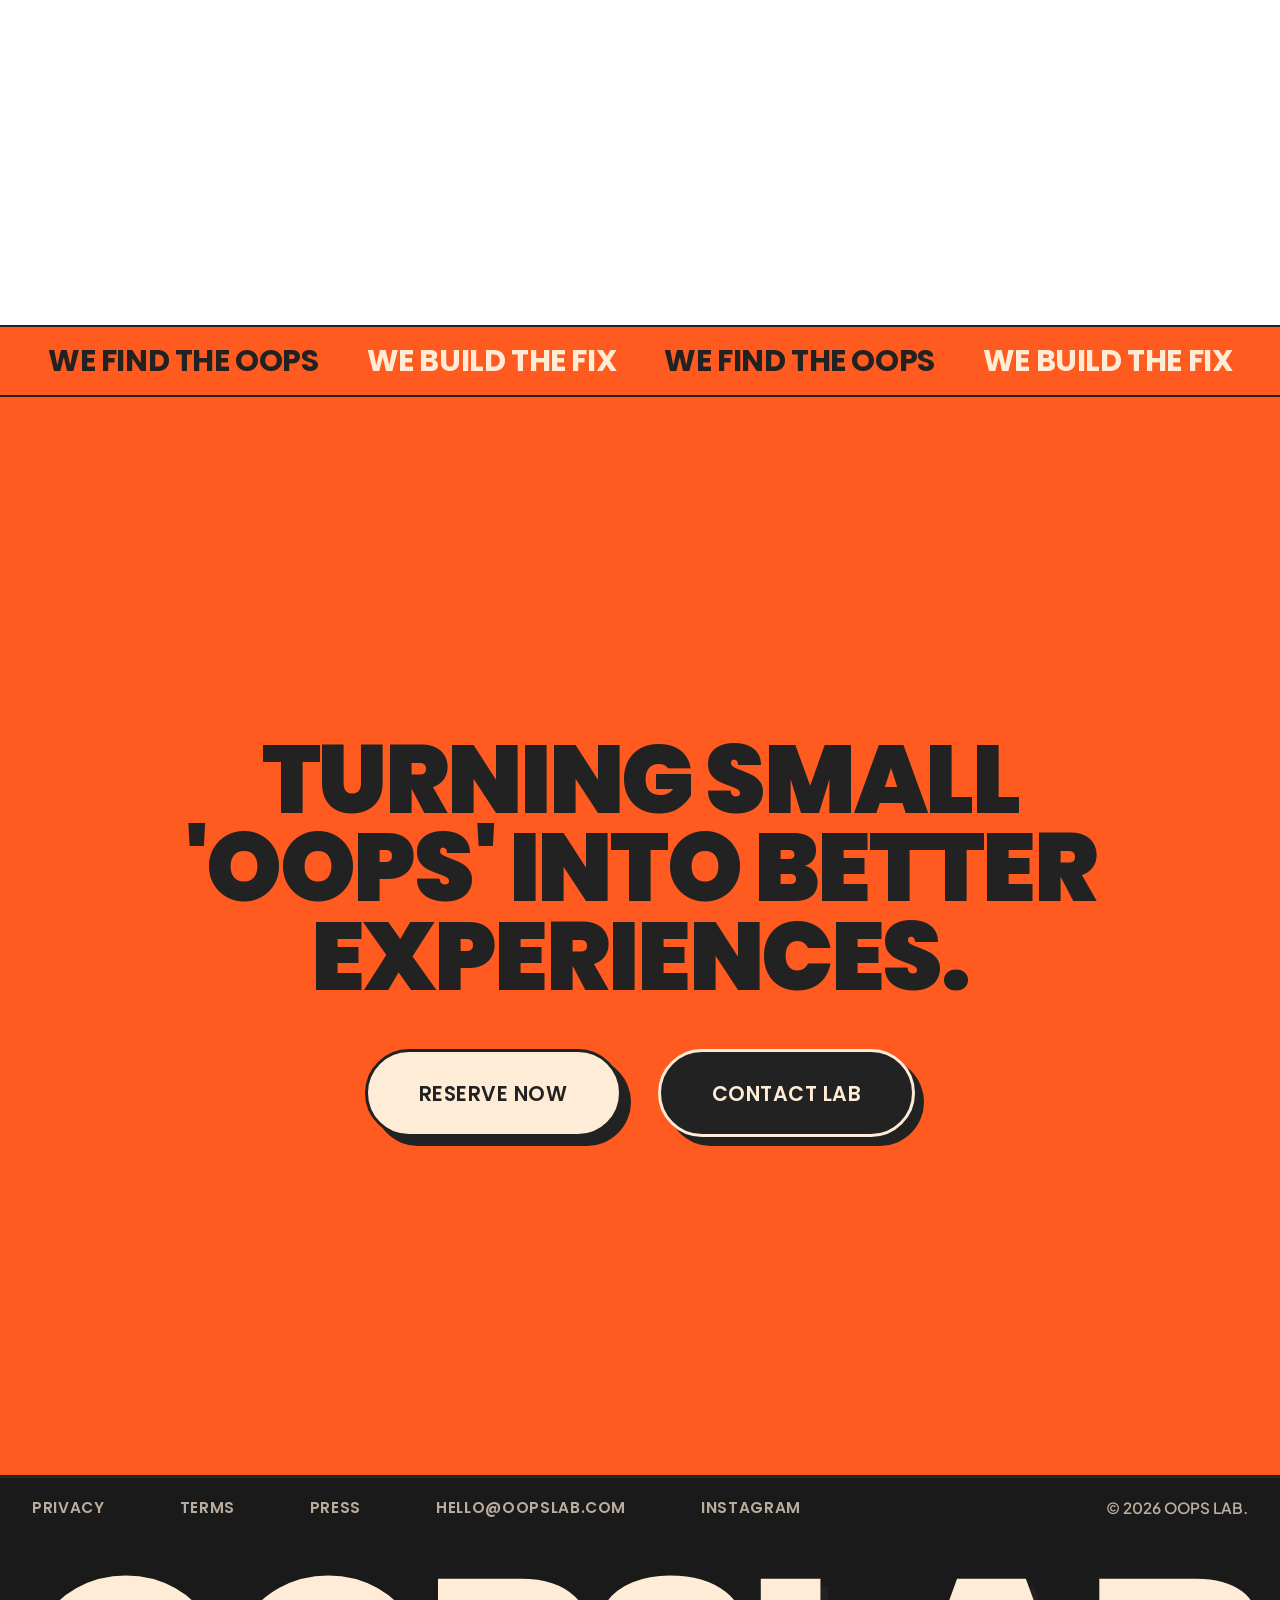
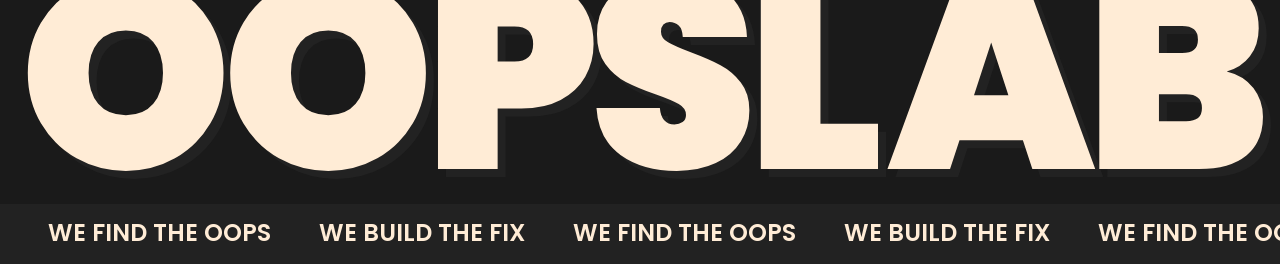
==== commit e73e7801: "1080 1080" ====
--- a/product.html
+++ b/product.html
@@ -11,7 +11,7 @@
   <link rel="stylesheet" href="index.css">
   <link rel="stylesheet" href="product.css">
 </head>
-<body>
+<body class="product-page">
   <div class="main-page-wrapper">
   
     <!-- Unified Navigation Bar (Header) -->
@@ -24,8 +24,8 @@
           <a href="index.html#fixes">FIXES</a>
           <a href="index.html#twist">OUR TWIST</a>
           <a href="index.html#process">PROCESS</a>
-          <a href="team.html">TEAM</a>
-          <a href="product.html" class="active">PRODUCT</a>
+          <a href="team.html">Team</a>
+          <a href="product.html" class="active">product</a>
         </div>
         <button class="btn btn-dark">JOIN THE LAB</button>
       </div>
@@ -92,15 +92,7 @@
     <!-- Video Preview Section -->
     <section class="product-video-section">
       <div class="video-container-inner" id="video-container">
-        <video id="product-video" src="assets/oops-clip-hero.mp4" loop muted playsinline style="width: 100%; height: 100%; object-fit: cover; display: block;"></video>
-        <div class="video-overlay">
-          <button class="video-play-btn" id="play-button" aria-label="Play Video">
-            <svg class="play-icon" viewBox="0 0 24 24" fill="currentColor">
-              <path d="M8 5v14l11-7z"/>
-            </svg>
-          </button>
-          <span class="video-duration">01:45</span>
-        </div>
+        <video id="product-video" src="assets/oops-clip-hero.mp4" autoplay loop muted playsinline style="width: 100%; height: 100%; object-fit: cover; display: block;"></video>
       </div>
     </section>
 
@@ -139,7 +131,7 @@
         </div>
         <div class="steps-right-col">
           <div class="steps-showcase-card">
-            <img src="assets/ge.png" alt="Oops Clip Showcase" class="steps-showcase-img">
+            <img src="assets/oops-clip-product.png" alt="Oops Clip Showcase" class="steps-showcase-img">
           </div>
         </div>
       </div>
@@ -155,7 +147,7 @@
           <!-- Card 1: Infinite Extension -->
           <div class="bento-item bento-span-8 bento-card-infinite">
             <div class="bento-card-bg">
-              <video src="assets/Han.mp4" poster="assets/Im.png" autoplay loop muted playsinline class="bento-img-cover" style="width: 100%; height: 100%; object-fit: cover; display: block;"></video>
+              <video src="assets/oops-clip-modular.mp4" poster="assets/Im.png" autoplay loop muted playsinline class="bento-img-cover" style="width: 100%; height: 100%; object-fit: cover; display: block;"></video>
               <div class="bento-card-gradient"></div>
             </div>
             <div class="bento-card-content">
@@ -193,7 +185,7 @@
                 <p class="bento-card-desc text-white-opacity">FROM BACKPACKS TO LEATHER TOTES,<br>A DESIGN THAT BLENDS SEAMLESSLY.</p>
               </div>
               <div class="bento-card-flex-image">
-                <video src="assets/Per.mp4" poster="assets/versatile-fit.png" autoplay loop muted playsinline class="bento-img-cover" style="width: 100%; height: 100%; object-fit: cover; display: block;"></video>
+                <video src="assets/oops-clip-problem.mp4" poster="assets/versatile-fit.png" autoplay loop muted playsinline class="bento-img-cover" style="width: 100%; height: 100%; object-fit: cover; display: block;"></video>
               </div>
             </div>
           </div>
--- a/product.css
+++ b/product.css
@@ -29,13 +29,12 @@
 /* Product Hero Section */
 .product-hero {
   background-color: var(--orange);
-  height: clamp(600px, 85vh, 1080px);
+  height: 1080px;
   position: relative;
   overflow: hidden;
   display: flex;
   justify-content: center;
   align-items: center;
-  overflow: hidden;
 }
 
 @keyframes slideUpFade {
@@ -103,7 +102,7 @@
 /* Product Description Intro */
 .product-intro-desc-section {
   background-color: var(--orange);
-  padding: clamp(60px, 6vw, 110px) 32px;
+  padding: 56px 32px;
   border-bottom: 2px solid var(--black);
 }
 
@@ -121,20 +120,20 @@
 
 /* Video Preview Section */
 .product-video-section {
-  background-color: var(--peach);
-  padding: clamp(60px, 7vw, 120px) 32px;
+  background-color: var(--black);
+  padding: 0;
   border-bottom: 2px solid var(--black);
 }
 
 .video-container-inner {
-  max-width: 1440px;
-  margin: 0 auto;
-  aspect-ratio: 16 / 9;
-  border: 4px solid var(--black);
-  box-shadow: 12px 12px 0px var(--black);
+  width: 100%;
+  max-width: none;
+  height: clamp(300px, 56.25vw, 720px);
+  border: none;
+  box-shadow: none;
   position: relative;
   overflow: hidden;
-  border-radius: 24px;
+  border-radius: 0;
   background-color: var(--black);
 }
 
@@ -216,8 +215,12 @@
 /* Simple As Clip Section */
 .product-steps-section {
   background-color: var(--orange);
-  padding: clamp(80px, 8vw, 140px) 32px;
+  height: 1080px;
+  display: flex;
+  align-items: center;
+  justify-content: center;
   border-bottom: 2px solid var(--black);
+  padding: 0 32px;
 }
 
 .product-steps-container {
@@ -265,8 +268,8 @@
 }
 
 .step-item-desc {
-  font-family: 'Plus Jakarta Sans', sans-serif;
-  font-weight: 500;
+  font-family: 'Poppins', sans-serif;
+  font-weight: 400;
   font-size: clamp(15px, 1.4vw, 22px);
   color: rgba(34, 34, 34, 0.7);
   line-height: 1.4;
@@ -283,9 +286,9 @@
   width: 100%;
   max-width: 713px;
   aspect-ratio: 713 / 951;
-  border-radius: 24px;
-  border: 4px solid var(--black);
-  box-shadow: 12px 12px 0px var(--black);
+  border-radius: 20px;
+  border: none;
+  box-shadow: 10px 10px 0px var(--black);
   overflow: hidden;
   background-color: var(--white);
 }
@@ -300,7 +303,11 @@
 /* Bento Grid Section */
 .product-bento-section {
   background-color: var(--peach);
-  padding: clamp(80px, 8vw, 140px) 32px;
+  height: 1862px;
+  padding: 120px 32px;
+  display: flex;
+  flex-direction: column;
+  justify-content: flex-start;
   border-bottom: 2px solid var(--black);
 }
 
@@ -331,19 +338,19 @@
 }
 
 .bento-item {
-  border: 3px solid var(--black);
-  border-radius: 24px;
+  border: 2px solid var(--black);
+  border-radius: 20px;
   overflow: hidden;
   position: relative;
   display: flex;
   flex-direction: column;
   transition: transform 0.4s cubic-bezier(0.175, 0.885, 0.32, 1.275), box-shadow 0.3s ease;
-  box-shadow: 8px 8px 0px var(--black);
+  box-shadow: 6px 6px 0px var(--black);
 }
 
 .bento-item:hover {
   transform: translate(-4px, -4px);
-  box-shadow: 12px 12px 0px var(--black);
+  box-shadow: 10px 10px 0px var(--black);
 }
 
 .bento-span-8 {
@@ -406,10 +413,11 @@
 }
 
 .bento-card-desc {
-  font-family: 'Plus Jakarta Sans', sans-serif;
-  font-weight: 500;
+  font-family: 'Poppins', sans-serif;
+  font-weight: 400;
   font-size: clamp(15px, 1.4vw, 21px);
   line-height: 1.45;
+  letter-spacing: -0.336px;
   margin: 0;
 }
 
@@ -445,6 +453,7 @@
   aspect-ratio: 80 / 100;
   object-fit: contain;
   filter: brightness(0) invert(1);
+  opacity: 0.4;
 }
 
 /* Card 3: Anti-Loss Lock */
@@ -498,7 +507,7 @@
 
 /* Pre-order Section with Badge Sticker */
 .product-preorder-section {
-  height: clamp(500px, 56.25vw, 1080px); /* 1280x720 aspect ratio */
+  height: 720px;
   position: relative;
   overflow: hidden;
   display: flex;
@@ -531,7 +540,7 @@
 .preorder-badge-border {
   border: 3.34px solid var(--black);
   background-color: var(--peach);
-  box-shadow: 10px 10px 0px var(--black);
+  box-shadow: none;
   padding: clamp(12px, 1.3vw, 17px) clamp(30px, 4.4vw, 57px);
   border-radius: 0px;
   transform: rotate(-1deg);
@@ -554,8 +563,12 @@
 /* Product CTA Section */
 .product-cta-section {
   background-color: var(--orange);
-  padding: clamp(100px, 10vw, 180px) 32px;
+  height: 1080px;
+  display: flex;
+  align-items: center;
+  justify-content: center;
   border-bottom: 2px solid var(--black);
+  padding: 0 32px;
 }
 
 .product-cta-container {
@@ -591,7 +604,7 @@
 .btn-cta-dark {
   padding: clamp(16px, 2vw, 28px) clamp(30px, 4vw, 62px);
   font-family: 'Poppins', sans-serif;
-  font-weight: 800;
+  font-weight: 600;
   font-size: clamp(14px, 1.6vw, 27px);
   border-radius: 9999px;
   cursor: pointer;
@@ -604,12 +617,12 @@
   background-color: var(--peach);
   color: var(--black);
   border: 3px solid var(--black);
-  box-shadow: 8px 8px 0px var(--black);
+  box-shadow: 9px 9px 0px var(--black);
 }
 
 .btn-cta-peach:hover {
   transform: translate(-3px, -3px);
-  box-shadow: 11px 11px 0px var(--black);
+  box-shadow: 12px 12px 0px var(--black);
   background-color: var(--white);
 }
 
@@ -617,18 +630,27 @@
   background-color: var(--black);
   color: var(--peach);
   border: 3px solid var(--peach);
-  box-shadow: 8px 8px 0px var(--black);
+  box-shadow: 9px 9px 0px var(--black);
 }
 
 .btn-cta-dark:hover {
   transform: translate(-3px, -3px);
-  box-shadow: 11px 11px 0px var(--black);
+  box-shadow: 12px 12px 0px var(--black);
   color: var(--white);
   border-color: var(--white);
 }
 
 /* Responsive Overrides */
 @media (max-width: 1024px) {
+  .product-hero,
+  .product-steps-section,
+  .product-bento-section,
+  .product-preorder-section,
+  .product-cta-section,
+  .product-page .vision-lab-card {
+    height: auto !important;
+  }
+
   .product-steps-container {
     grid-template-columns: 1fr;
     gap: 48px;
@@ -686,7 +708,7 @@
   }
   
   .video-container-inner {
-    box-shadow: 6px 6px 0px var(--black);
+    box-shadow: none;
   }
   
   .steps-showcase-card {
@@ -743,3 +765,23 @@
     max-width: 480px;
   }
 }
+
+/* Fullscreen Lab Note Section (1280x720 aspect/dimensions) */
+.product-page .vision-lab-section {
+  padding: 0;
+  border-bottom: 2px solid var(--black);
+  background-color: transparent;
+}
+
+.product-page .vision-lab-container {
+  max-width: none;
+  padding: 0;
+  width: 100%;
+}
+
+.product-page .vision-lab-card {
+  border-radius: 0;
+  border: none;
+  height: 749px;
+  padding: clamp(40px, 6vw, 100px) clamp(20px, 5vw, 120px);
+}
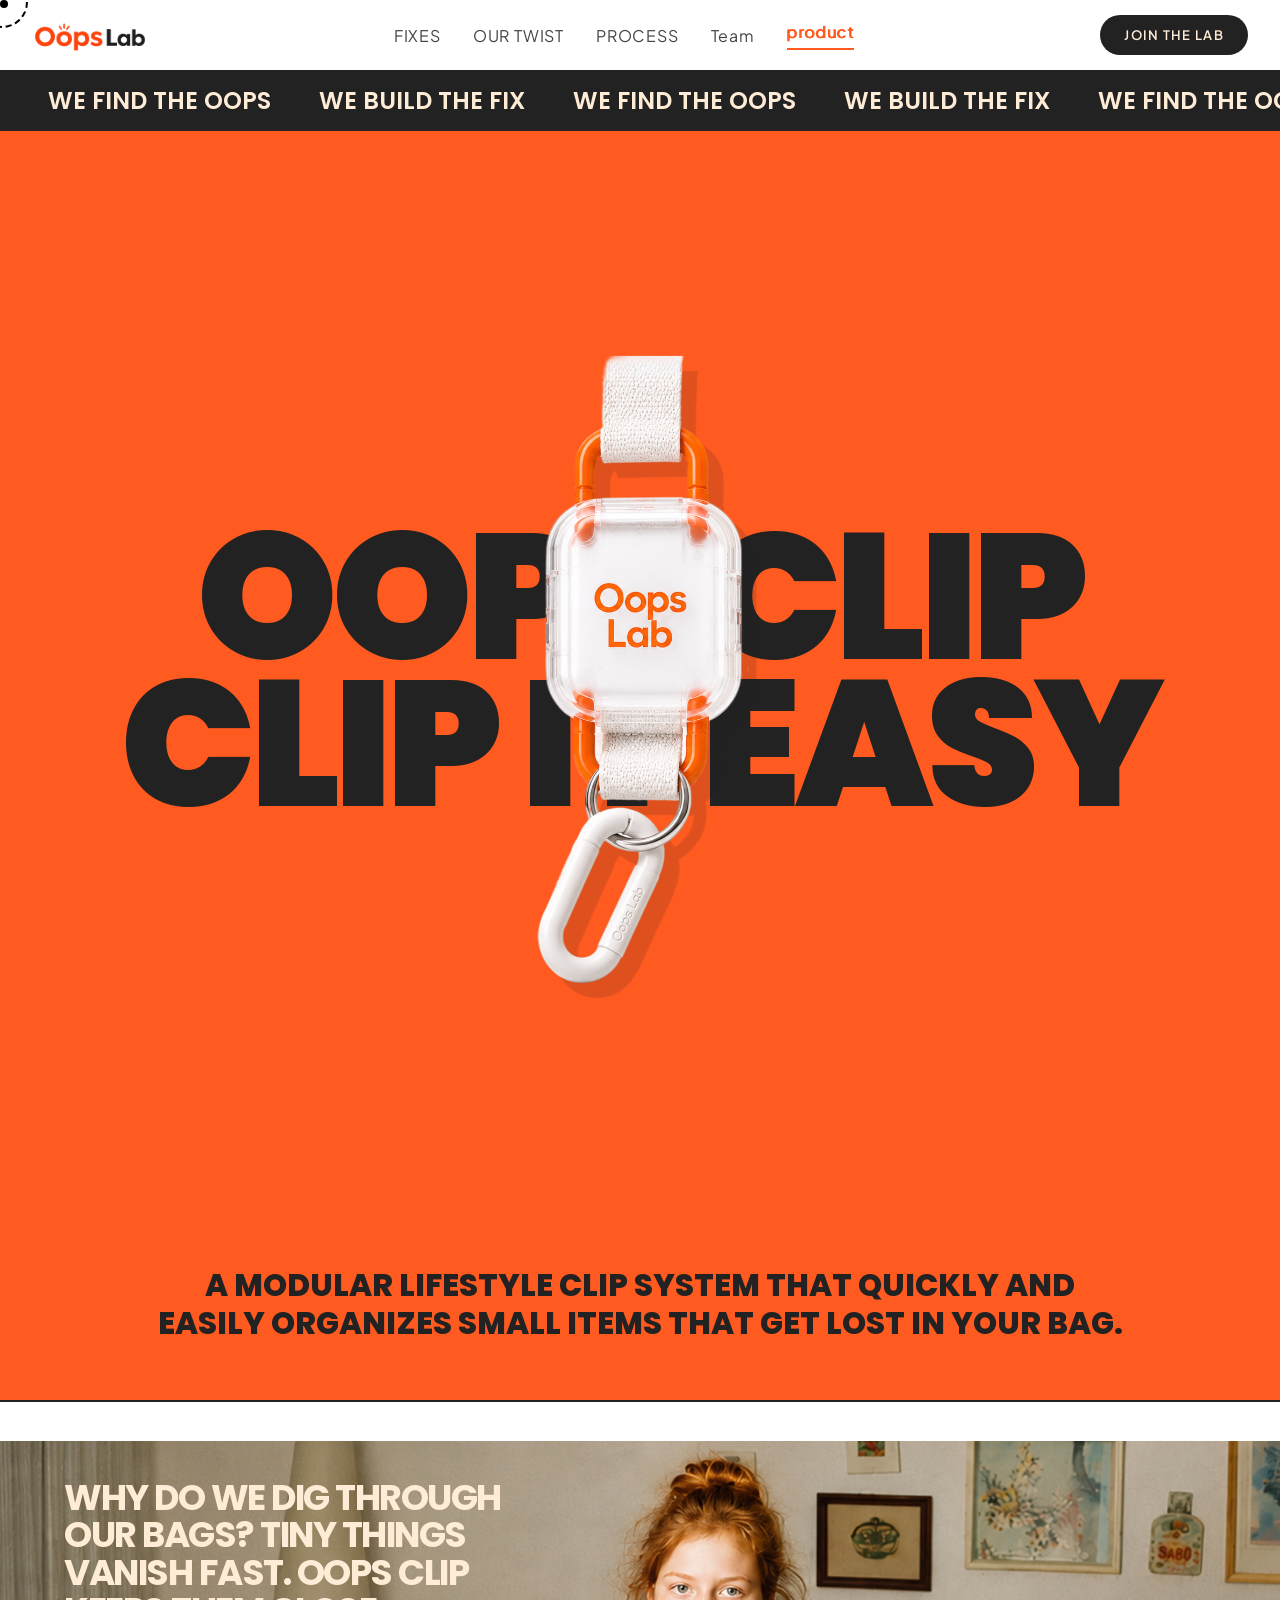
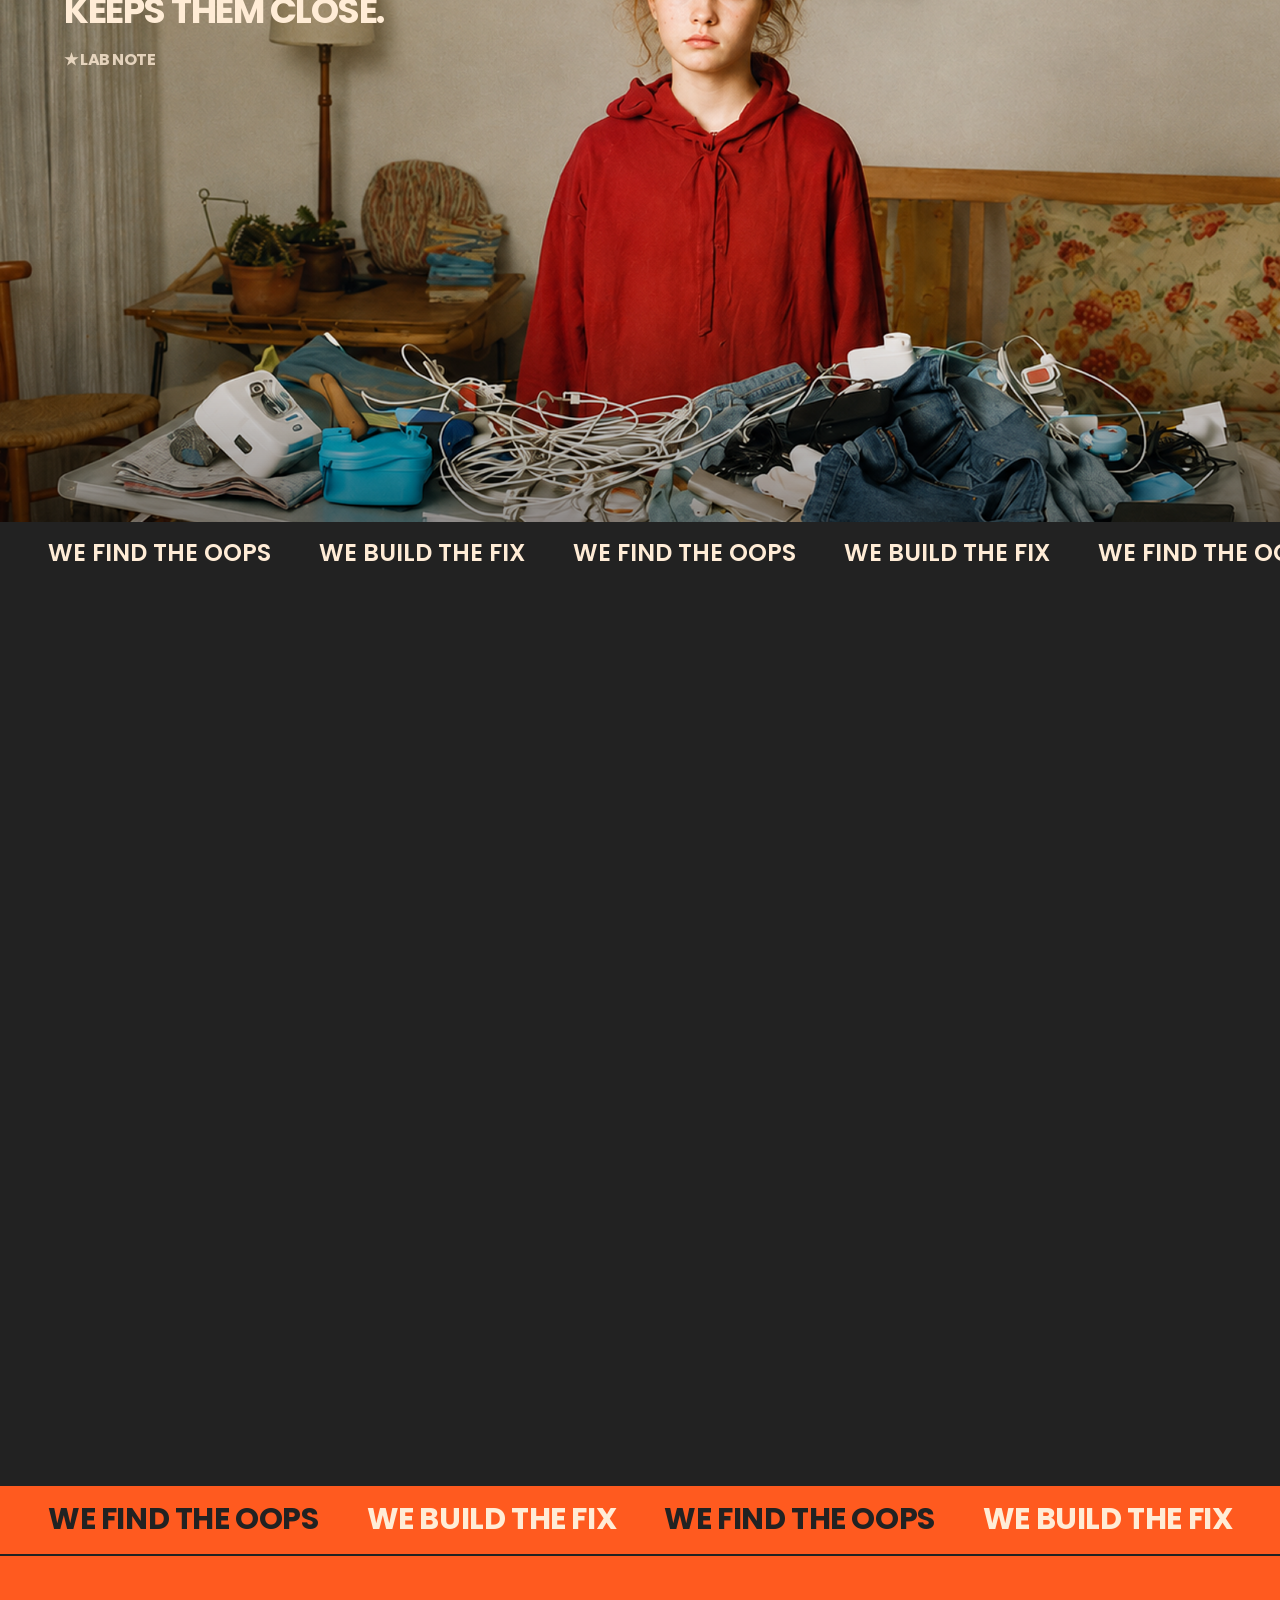
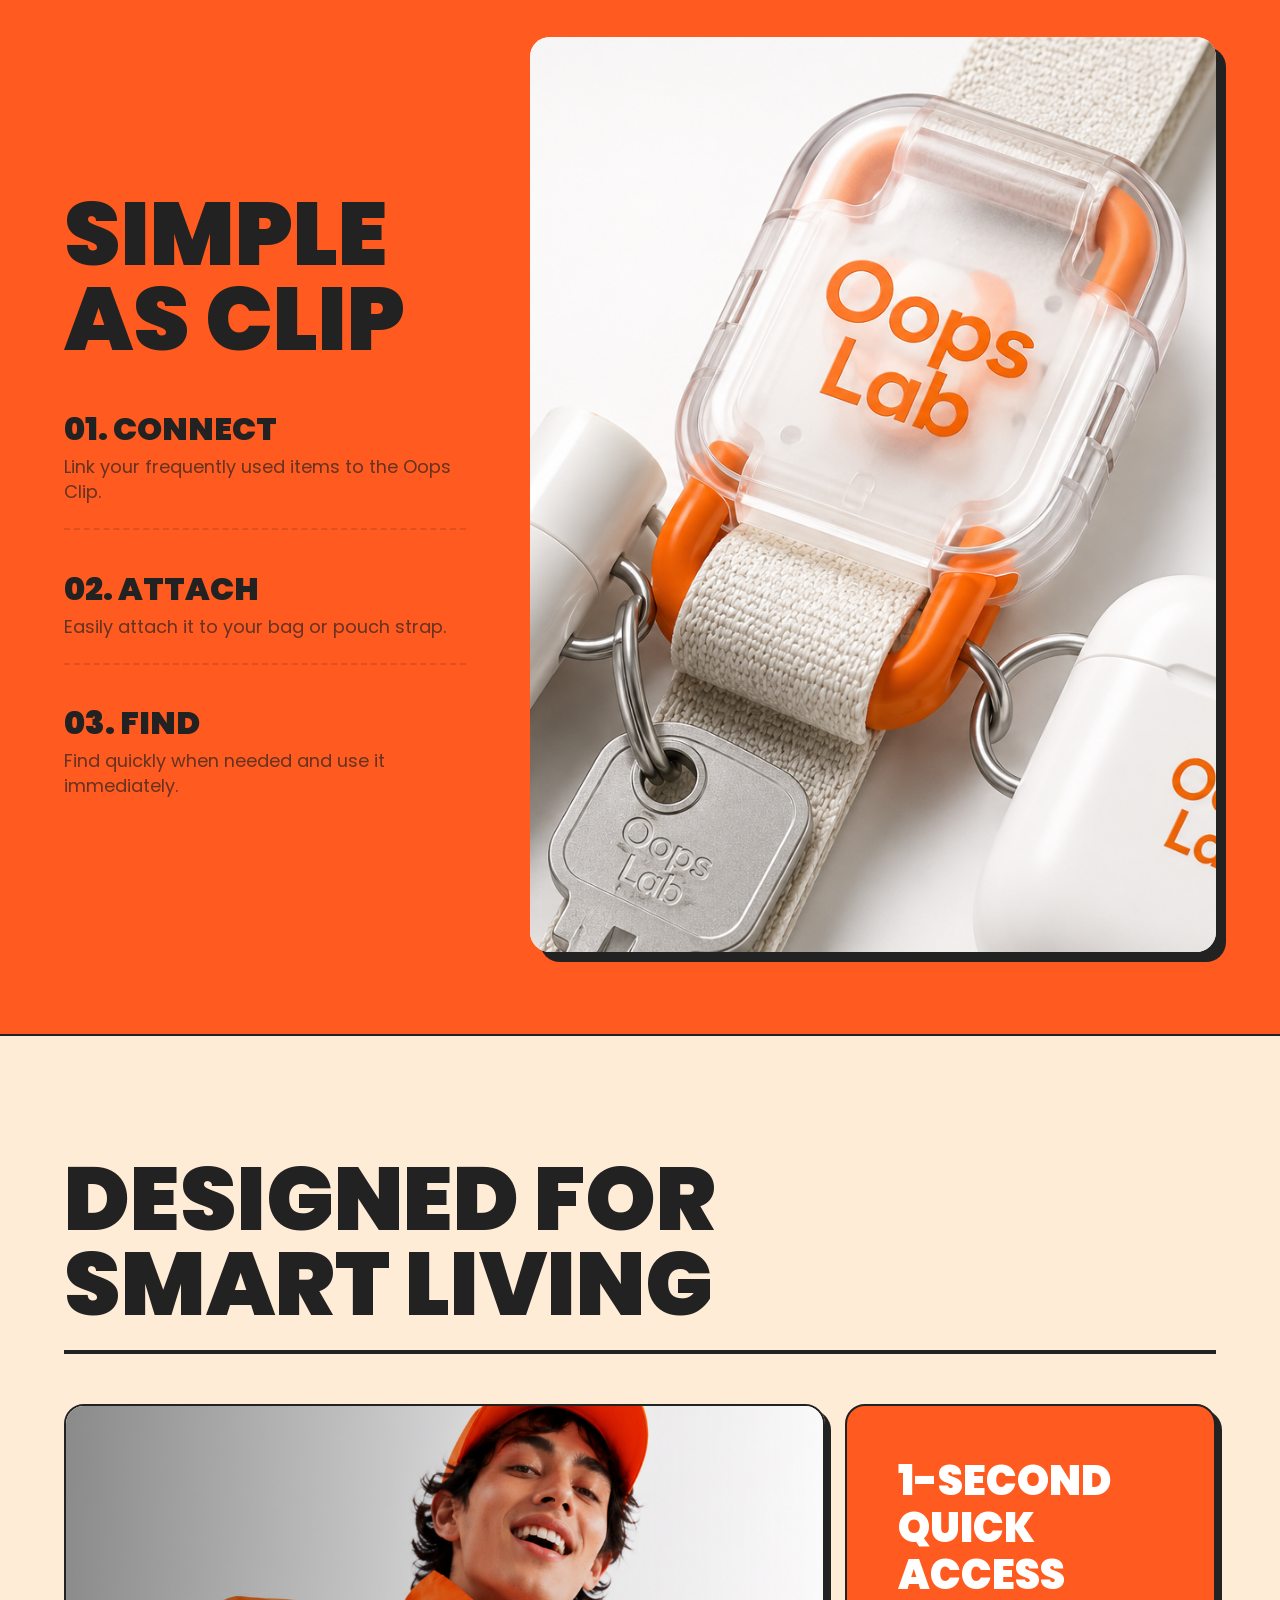
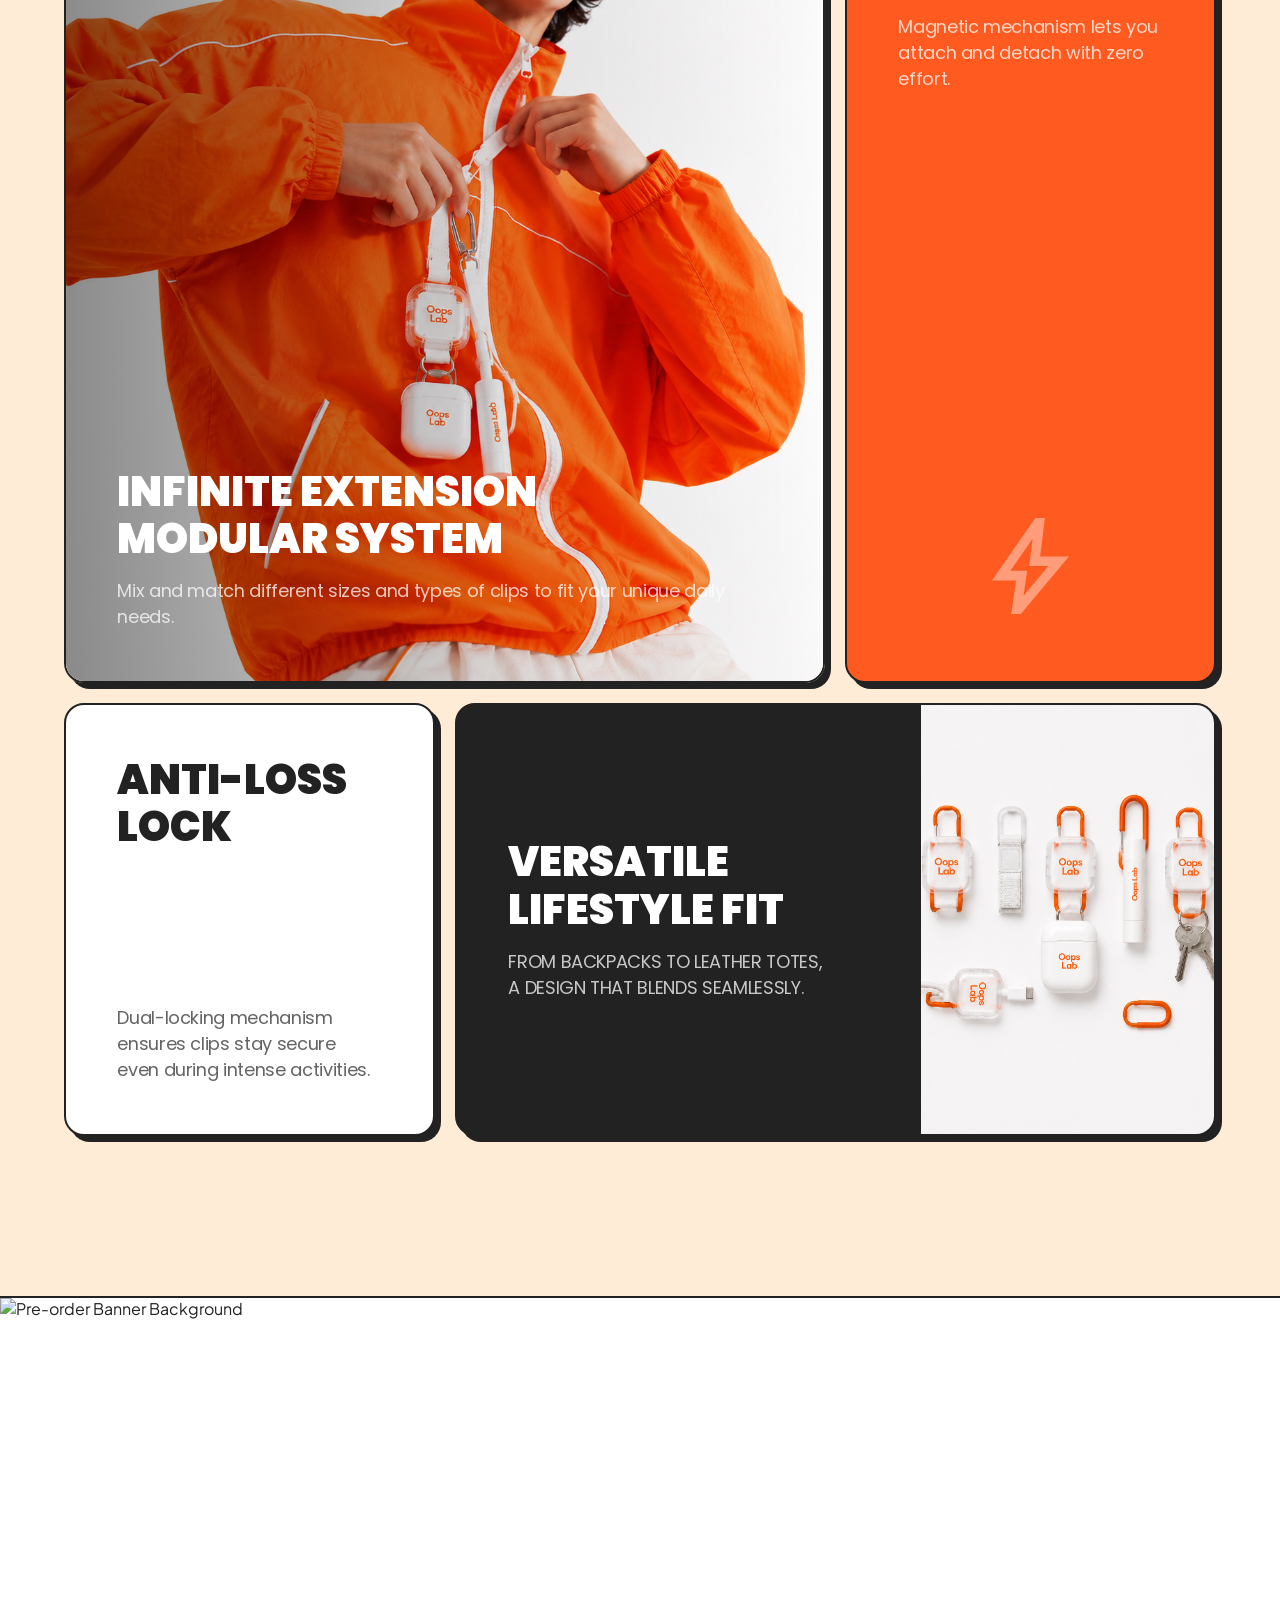
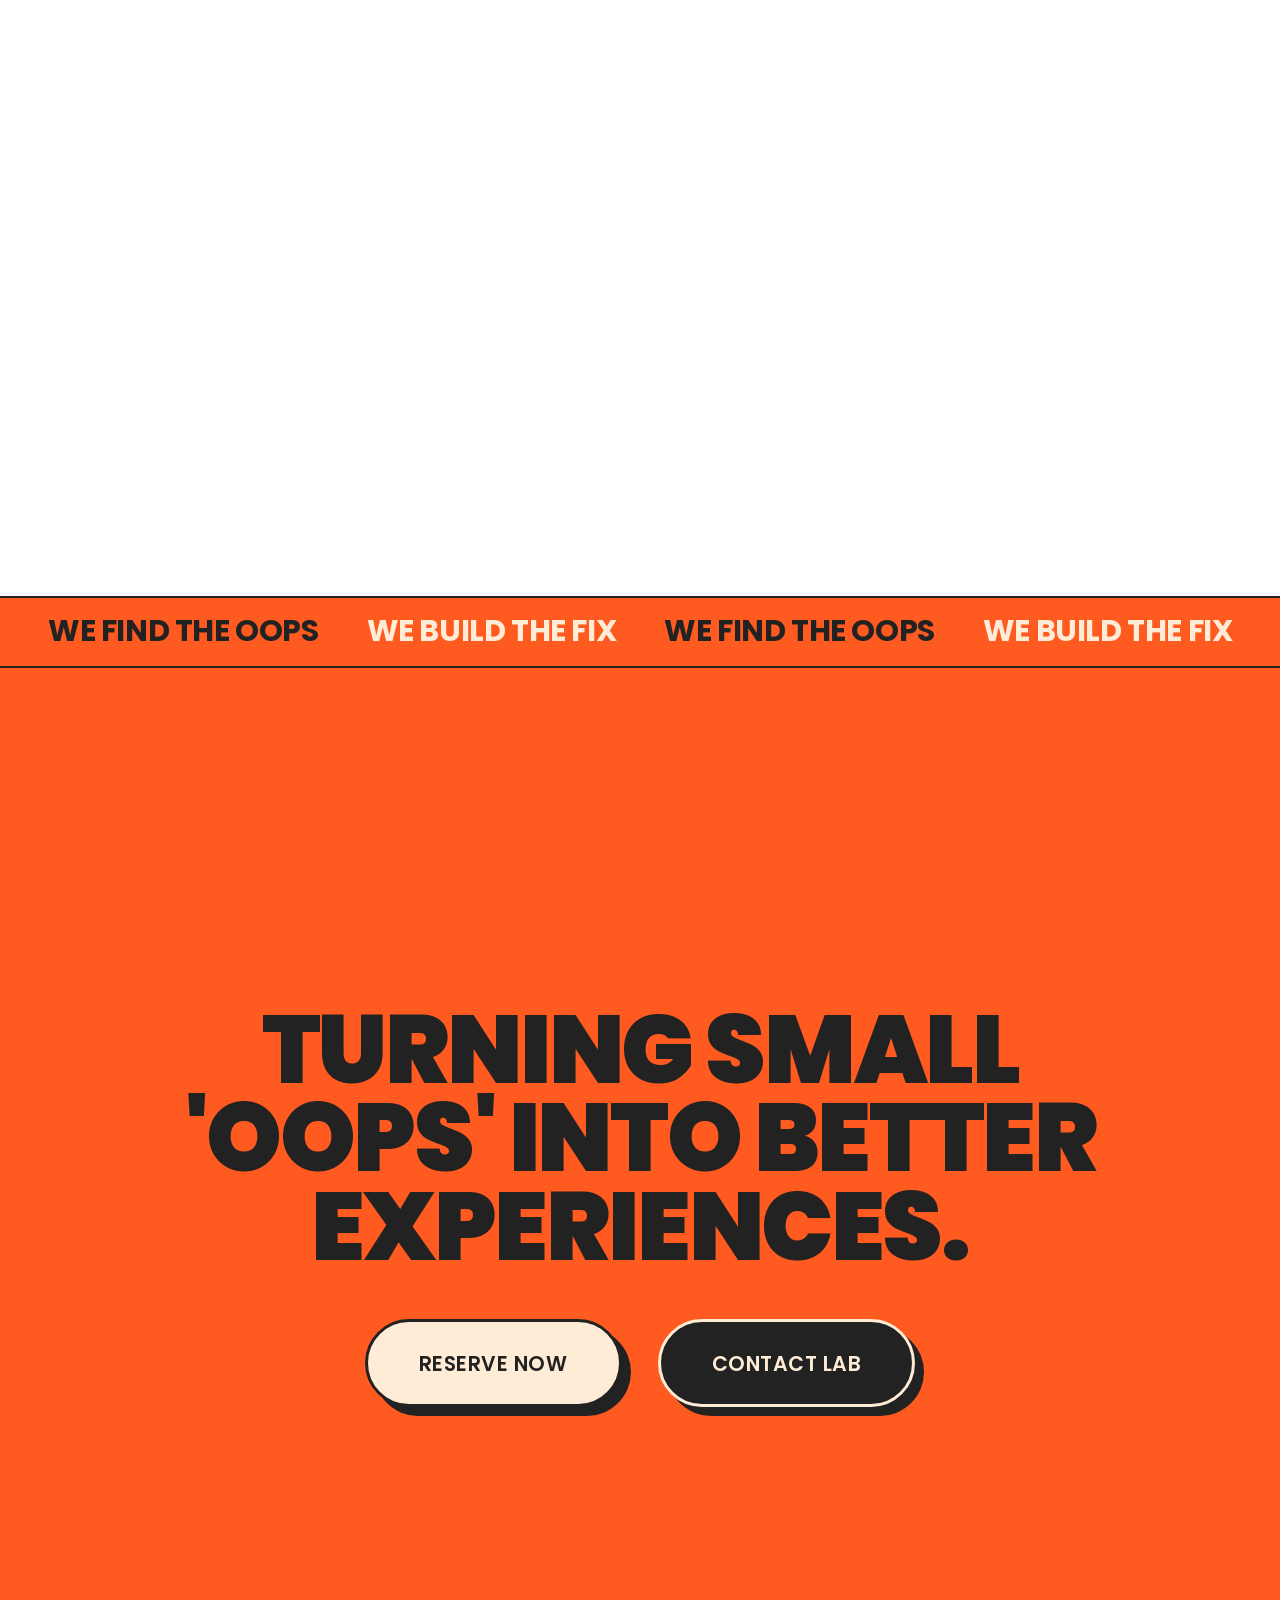
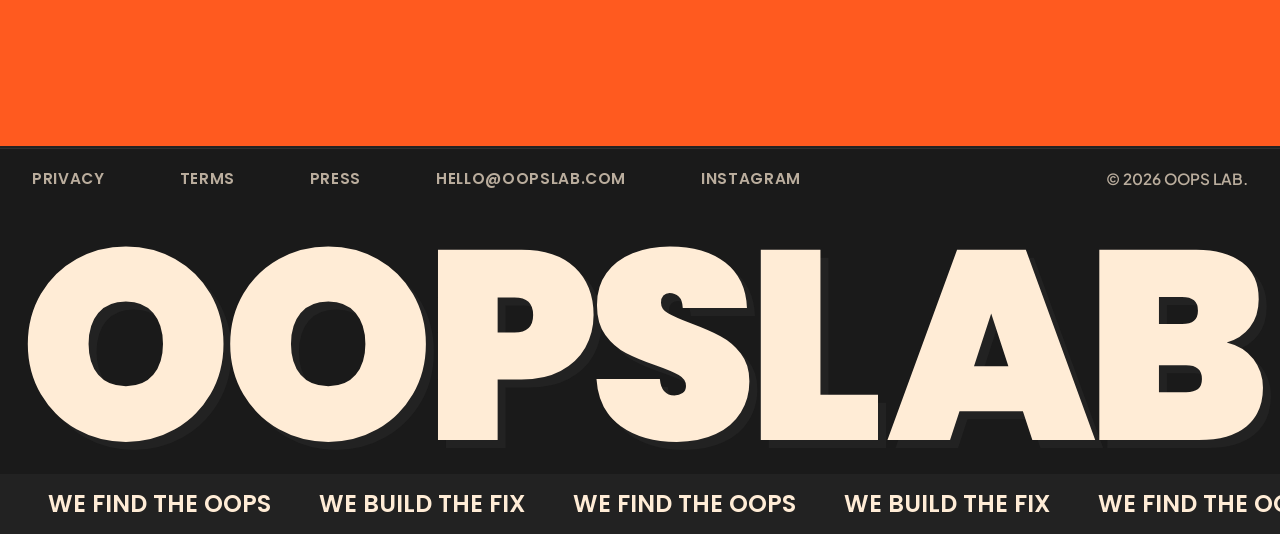
==== commit 128f714c: "p" ====
--- a/product.html
+++ b/product.html
@@ -1,19 +1,24 @@
 <!DOCTYPE html>
 <html lang="en">
+
 <head>
   <meta charset="UTF-8">
   <meta name="viewport" content="width=device-width, initial-scale=1.0">
   <title>Oops Lab - Product</title>
-  <meta name="description" content="Oops Clip - A modular lifestyle clip system that solves the little annoyances of daily clutter.">
+  <meta name="description"
+    content="Oops Clip - A modular lifestyle clip system that solves the little annoyances of daily clutter.">
   <link rel="preconnect" href="https://fonts.googleapis.com">
   <link rel="preconnect" href="https://fonts.gstatic.com" crossorigin>
-  <link href="https://fonts.googleapis.com/css2?family=Plus+Jakarta+Sans:wght@400;500;600;700&family=Poppins:ital,wght@0,400;0,500;0,600;0,700;0,800;0,900;1,800;1,900&display=swap" rel="stylesheet">
+  <link
+    href="https://fonts.googleapis.com/css2?family=Plus+Jakarta+Sans:wght@400;500;600;700&family=Poppins:ital,wght@0,400;0,500;0,600;0,700;0,800;0,900;1,800;1,900&display=swap"
+    rel="stylesheet">
   <link rel="stylesheet" href="index.css">
   <link rel="stylesheet" href="product.css">
 </head>
+
 <body class="product-page">
   <div class="main-page-wrapper">
-  
+
     <!-- Unified Navigation Bar (Header) -->
     <nav class="navbar">
       <div class="nav-container">
@@ -60,10 +65,10 @@
 
     <!-- Product Intro Description Section -->
     <section class="product-intro-desc-section">
-      <div class="container text-center">
+      <div class="container-wide text-center">
         <h2 class="product-intro-text">
-          A modular lifestyle clip system that quickly and<br>
-          easily organizes small items that get lost in your bag.
+          <span class="intro-line">A modular lifestyle clip system that quickly and</span>
+          <span class="intro-line">easily organizes small items that get lost in your bag.</span>
         </h2>
       </div>
     </section>
@@ -89,10 +94,25 @@
       </div>
     </section>
 
+    <!-- Ticker (Black, Peach Text) -->
+    <div class="ticker ticker-black">
+      <div class="ticker-track reverse">
+        <div class="ticker-item"><span class="peach">WE FIND THE OOPS</span></div>
+        <div class="ticker-item"><span class="peach">WE BUILD THE FIX</span></div>
+        <div class="ticker-item"><span class="peach">WE FIND THE OOPS</span></div>
+        <div class="ticker-item"><span class="peach">WE BUILD THE FIX</span></div>
+        <div class="ticker-item"><span class="peach">WE FIND THE OOPS</span></div>
+        <div class="ticker-item"><span class="peach">WE BUILD THE FIX</span></div>
+        <div class="ticker-item"><span class="peach">WE FIND THE OOPS</span></div>
+        <div class="ticker-item"><span class="peach">WE BUILD THE FIX</span></div>
+      </div>
+    </div>
+
     <!-- Video Preview Section -->
     <section class="product-video-section">
       <div class="video-container-inner" id="video-container">
-        <video id="product-video" src="assets/oops-clip-hero.mp4" autoplay loop muted playsinline style="width: 100%; height: 100%; object-fit: cover; display: block;"></video>
+        <video id="product-video" src="assets/oops-clip-hero.mp4" autoplay loop muted playsinline
+          style="width: 100%; height: 100%; object-fit: cover; display: block;"></video>
       </div>
     </section>
 
@@ -147,12 +167,14 @@
           <!-- Card 1: Infinite Extension -->
           <div class="bento-item bento-span-8 bento-card-infinite">
             <div class="bento-card-bg">
-              <video src="assets/oops-clip-modular.mp4" poster="assets/Im.png" autoplay loop muted playsinline class="bento-img-cover" style="width: 100%; height: 100%; object-fit: cover; display: block;"></video>
+              <video src="assets/oops-clip-modular.mp4" poster="assets/Im.png" autoplay loop muted playsinline
+                class="bento-img-cover" style="width: 100%; height: 100%; object-fit: cover; display: block;"></video>
               <div class="bento-card-gradient"></div>
             </div>
             <div class="bento-card-content">
               <h3 class="bento-card-title text-white">INFINITE EXTENSION<br>MODULAR SYSTEM</h3>
-              <p class="bento-card-desc text-white-opacity">Mix and match different sizes and types of clips to fit your unique daily needs.</p>
+              <p class="bento-card-desc text-white-opacity">Mix and match different sizes and types of clips to fit your
+                unique daily needs.</p>
             </div>
           </div>
 
@@ -161,7 +183,8 @@
             <div class="bento-card-content flex-col-between">
               <div>
                 <h3 class="bento-card-title text-white">1-SECOND QUICK<br>ACCESS</h3>
-                <p class="bento-card-desc text-white-opacity">Magnetic mechanism lets you attach and detach with zero effort.</p>
+                <p class="bento-card-desc text-white-opacity">Magnetic mechanism lets you attach and detach with zero
+                  effort.</p>
               </div>
               <div class="bento-card-icon-wrapper">
                 <img src="assets/icon.svg" alt="Lightning Icon" class="bento-icon-svg">
@@ -173,7 +196,8 @@
           <div class="bento-item bento-span-4 bento-card-white">
             <div class="bento-card-content">
               <h3 class="bento-card-title text-black">ANTI-LOSS LOCK</h3>
-              <p class="bento-card-desc text-gray">Dual-locking mechanism ensures clips stay secure even during intense activities.</p>
+              <p class="bento-card-desc text-gray">Dual-locking mechanism ensures clips stay secure even during intense
+                activities.</p>
             </div>
           </div>
 
@@ -182,10 +206,13 @@
             <div class="bento-card-flex">
               <div class="bento-card-flex-text">
                 <h3 class="bento-card-title text-white">VERSATILE<br>LIFESTYLE FIT</h3>
-                <p class="bento-card-desc text-white-opacity">FROM BACKPACKS TO LEATHER TOTES,<br>A DESIGN THAT BLENDS SEAMLESSLY.</p>
+                <p class="bento-card-desc text-white-opacity">FROM BACKPACKS TO LEATHER TOTES,<br>A DESIGN THAT BLENDS
+                  SEAMLESSLY.</p>
               </div>
               <div class="bento-card-flex-image">
-                <video src="assets/oops-clip-problem.mp4" poster="assets/versatile-fit.png" autoplay loop muted playsinline class="bento-img-cover" style="width: 100%; height: 100%; object-fit: cover; display: block;"></video>
+                <video src="assets/oops-clip-problem.mp4" poster="assets/versatile-fit.png" autoplay loop muted
+                  playsinline class="bento-img-cover"
+                  style="width: 100%; height: 100%; object-fit: cover; display: block;"></video>
               </div>
             </div>
           </div>
@@ -196,8 +223,9 @@
     <!-- Slanted Pre-order Banner Section -->
     <section class="product-preorder-section">
       <img src="assets/05.png" alt="Pre-order Banner Background" class="preorder-bg-img">
-      <div class="preorder-badge-wrapper animate-bounce-up">
+      <div class="preorder-badge-wrapper">
         <div class="preorder-badge-border">
+          <button class="preorder-popup-close" aria-label="Close popup">&times;</button>
           <div class="preorder-badge-content">
             <p>PRE-ORDER NOW AND</p>
             <p>GET 20% EARLY BIRD BENEFITS.</p>
@@ -247,7 +275,7 @@
           © 2026 OOPS LAB.
         </div>
       </div>
-      
+
       <!-- Huge bottom logo -->
       <div class="footer-huge-logo-wrapper" data-node-id="219:1422">
         <div class="footer-huge-logo animate-bounce-up" data-node-id="219:1423">
@@ -274,4 +302,5 @@
 
   <script src="script.js"></script>
 </body>
-</html>
+
+</html>
--- a/product.css
+++ b/product.css
@@ -13,9 +13,11 @@
   0% {
     transform: translateY(0px);
   }
+
   50% {
     transform: translateY(-20px);
   }
+
   100% {
     transform: translateY(0px);
   }
@@ -42,6 +44,7 @@
     opacity: 0;
     transform: translateY(30px);
   }
+
   100% {
     opacity: 1;
     transform: translateY(0);
@@ -110,12 +113,22 @@
   font-family: 'Poppins', sans-serif;
   font-weight: 800;
   color: var(--black);
-  font-size: clamp(22px, 3.5vw, 53.6px);
-  line-height: 1.1;
+  font-size: clamp(20px, 2.4vw, 38px);
+  line-height: 1.25;
   text-align: center;
   text-transform: uppercase;
   margin: 0 auto;
-  max-width: 1440px;
+  max-width: 1600px;
+}
+
+.product-intro-text .intro-line {
+  display: block;
+}
+
+@media (min-width: 768px) {
+  .product-intro-text .intro-line {
+    white-space: nowrap;
+  }
 }
 
 /* Video Preview Section */
@@ -123,18 +136,32 @@
   background-color: var(--black);
   padding: 0;
   border-bottom: 2px solid var(--black);
+  width: 100%;
+  overflow: hidden;
 }
 
 .video-container-inner {
   width: 100%;
-  max-width: none;
-  height: clamp(300px, 56.25vw, 720px);
+  height: 100vh;
+  /* 🌟 화면 높이에 꽉 차게 변경 */
   border: none;
   box-shadow: none;
   position: relative;
   overflow: hidden;
   border-radius: 0;
   background-color: var(--black);
+}
+
+#product-video {
+  width: 100%;
+  height: 100%;
+  object-fit: cover;
+  display: block;
+  transition: transform 0.8s cubic-bezier(0.16, 1, 0.3, 1);
+}
+
+.video-container-inner:hover #product-video {
+  transform: scale(1.02);
 }
 
 .video-poster-img {
@@ -194,7 +221,8 @@
   width: 35%;
   height: 35%;
   color: var(--black);
-  margin-left: 5%; /* Adjust center for triangle */
+  margin-left: 5%;
+  /* Adjust center for triangle */
 }
 
 .video-duration {
@@ -505,19 +533,20 @@
   border-left: 3px solid var(--black);
 }
 
-/* Pre-order Section with Badge Sticker */
+/* Slanted Pre-order Banner Section (Modified for Fullscreen) */
 .product-preorder-section {
-  height: 720px;
+  height: 100vh;
+  /* 🌟 720px에서 100vh(풀스크린)로 변경 */
   position: relative;
   overflow: hidden;
   display: flex;
   flex-direction: column;
-  align-items: flex-start;
-  justify-content: flex-start;
-  padding-top: clamp(40px, 6.95vw, 89px);
-  padding-bottom: clamp(15px, 1.95vw, 25px);
-  padding-left: clamp(20px, 2.5vw, 32px);
-  padding-right: clamp(20px, 2.5vw, 32px);
+  align-items: center;
+  /* 🌟 배지를 가로 중앙으로 */
+  justify-content: center;
+  /* 🌟 배지를 세로 중앙으로 */
+  padding: 0;
+  /* 🌟 중앙 배치를 위해 기존 패딩 제거 */
   border-bottom: 2px solid var(--black);
 }
 
@@ -531,19 +560,64 @@
 }
 
 .preorder-badge-wrapper {
+  position: absolute;
+  bottom: 50px;
+  left: 50px;
+  z-index: 10;
+  width: 90%;
+  max-width: 480px;
+  margin: 0;
+  transform: translate3d(-150%, 0, 0) rotate(-5deg);
+  transition: transform 0.6s cubic-bezier(0.16, 1, 0.3, 1);
+  pointer-events: none;
+}
+
+.preorder-badge-wrapper.active {
+  transform: translate3d(0, 0, 0) rotate(-1deg);
+  pointer-events: auto;
+}
+
+.preorder-badge-border {
   position: relative;
-  z-index: 2;
-  width: 100%;
-  max-width: 563px;
-}
-
-.preorder-badge-border {
   border: 3.34px solid var(--black);
   background-color: var(--peach);
-  box-shadow: none;
-  padding: clamp(12px, 1.3vw, 17px) clamp(30px, 4.4vw, 57px);
+  padding: 40px 30px 30px 30px;
   border-radius: 0px;
-  transform: rotate(-1deg);
+  box-shadow: 10px 10px 0px var(--black);
+}
+
+.preorder-popup-close {
+  position: absolute;
+  top: 12px;
+  right: 12px;
+  width: 28px;
+  height: 28px;
+  background-color: var(--orange);
+  border: 2px solid var(--black);
+  color: var(--black);
+  font-family: 'Poppins', sans-serif;
+  font-weight: 900;
+  font-size: 20px;
+  line-height: 1;
+  display: flex;
+  align-items: center;
+  justify-content: center;
+  cursor: pointer;
+  box-shadow: 2px 2px 0px var(--black);
+  transition: transform 0.2s, box-shadow 0.2s, background-color 0.2s;
+  z-index: 5;
+  padding: 0;
+}
+
+.preorder-popup-close:hover {
+  background-color: var(--white);
+  transform: translate(-1px, -1px);
+  box-shadow: 3px 3px 0px var(--black);
+}
+
+.preorder-popup-close:active {
+  transform: translate(1px, 1px);
+  box-shadow: 1px 1px 0px var(--black);
 }
 
 .preorder-badge-content {
@@ -551,8 +625,8 @@
   font-weight: 600;
   color: var(--black);
   text-align: center;
-  font-size: clamp(16px, 2vw, 30px);
-  line-height: 1.55;
+  font-size: clamp(16px, 2vw, 24px);
+  line-height: 1.4;
   text-transform: uppercase;
 }
 
@@ -642,6 +716,7 @@
 
 /* Responsive Overrides */
 @media (max-width: 1024px) {
+
   .product-hero,
   .product-steps-section,
   .product-bento-section,
@@ -655,26 +730,26 @@
     grid-template-columns: 1fr;
     gap: 48px;
   }
-  
+
   .steps-right-col {
     justify-content: center;
   }
-  
+
   .steps-showcase-card {
     max-width: 600px;
     aspect-ratio: 4 / 3;
   }
-  
+
   .bento-grid {
     grid-template-columns: 1fr;
     gap: 24px;
   }
-  
+
   .bento-span-8,
   .bento-span-4 {
     grid-column: span 1;
   }
-  
+
   .bento-card-infinite,
   .bento-card-orange,
   .bento-card-white,
@@ -682,15 +757,46 @@
     height: auto;
     min-height: 380px;
   }
-  
+
   .bento-card-flex {
     flex-direction: column;
   }
-  
+
   .bento-card-flex-image {
     height: 250px;
     border-left: none;
     border-top: 3px solid var(--black);
+  }
+
+  /* Preorder popup mobile overrides */
+  .product-preorder-section {
+    height: auto !important;
+    min-height: 500px;
+    display: flex;
+    align-items: center;
+    justify-content: center;
+    padding: 80px 20px;
+  }
+
+  .preorder-badge-wrapper {
+    position: relative !important;
+    bottom: auto !important;
+    left: auto !important;
+    margin: 0 auto !important;
+    transform: none !important;
+    pointer-events: auto !important;
+    width: 100% !important;
+    max-width: 500px !important;
+    display: block !important;
+  }
+
+  .preorder-popup-close {
+    display: none !important;
+  }
+
+  .preorder-badge-border {
+    padding: clamp(20px, 3vw, 30px) clamp(30px, 5vw, 60px) !important;
+    transform: rotate(-1deg) !important;
   }
 }
 
@@ -700,31 +806,32 @@
     width: 100%;
     max-width: 400px;
   }
-  
+
   .btn-cta-peach,
   .btn-cta-dark {
     width: 100%;
     text-align: center;
   }
-  
+
   .video-container-inner {
     box-shadow: none;
   }
-  
+
   .steps-showcase-card {
     box-shadow: 8px 8px 0px var(--black);
   }
-  
+
   .bento-item {
     box-shadow: 6px 6px 0px var(--black);
   }
-  
+
   .preorder-badge-border {
     box-shadow: 6px 6px 0px var(--black);
   }
 }
 
 @media (pointer: fine) {
+
   .bento-item,
   .steps-showcase-card {
     cursor: none !important;
@@ -773,15 +880,69 @@
   background-color: transparent;
 }
 
+/* Fullscreen Lab Note Section */
+.product-page .vision-lab-section {
+  padding: 0;
+  border-bottom: 2px solid var(--black);
+  background-color: transparent;
+}
+
 .product-page .vision-lab-container {
   max-width: none;
   padding: 0;
   width: 100%;
 }
 
+/* 1. 카드 컨테이너: 고정 높이를 없애고, 내부 이미지 비율을 따라가게 합니다. */
 .product-page .vision-lab-card {
   border-radius: 0;
   border: none;
-  height: 749px;
+  height: auto;
+  position: relative;
+  /* 텍스트 레이어를 위에 얹기 위한 기준점 */
+  padding: 0;
+  overflow: hidden;
+}
+
+/* 2. 배경 이미지 레이어: 화면 너비에 맞춰 정비율로 완벽하게 꽉 차게 만듭니다. */
+.product-page .vision-card-bg {
+  position: relative;
+  width: 100%;
+  height: auto;
+}
+
+.product-page .vision-bg-img {
+  width: 100%;
+  height: auto;
+  display: block;
+  object-fit: contain;
+  /* 🌟 이미지가 원본 비율 그대로 잘림 없이 꽉 차게 설정 */
+}
+
+/* 3. 텍스트 레이어: 이미지 위에 absolute로 띄우고 원래 주려던 패딩을 다시 부여합니다. */
+.product-page .vision-lab-content {
+  position: absolute;
+  /* 🌟 이미지 위로 공중 부양 */
+  top: 0;
+  left: 0;
+  width: 100%;
+  height: 100%;
+
+  /* 사라졌던 패딩을 여기에 다시 주어 텍스트 여백을 확보합니다 */
   padding: clamp(40px, 6vw, 100px) clamp(20px, 5vw, 120px);
-}
+
+  display: flex;
+  flex-direction: column;
+  justify-content: flex-start;
+  /* 텍스트가 이미지 상단에 배치되도록 */
+  z-index: 5;
+}
+
+/* 반응형 대응: 화면이 작아질 때 글자가 가장자리에 너무 붙지 않도록 조절 */
+@media (max-width: 1024px) {
+  .product-page .vision-lab-content {
+    padding: clamp(24px, 5vw, 48px) clamp(20px, 4vw, 40px);
+  }
+}
+
+/* --- 수정 완료 --- */
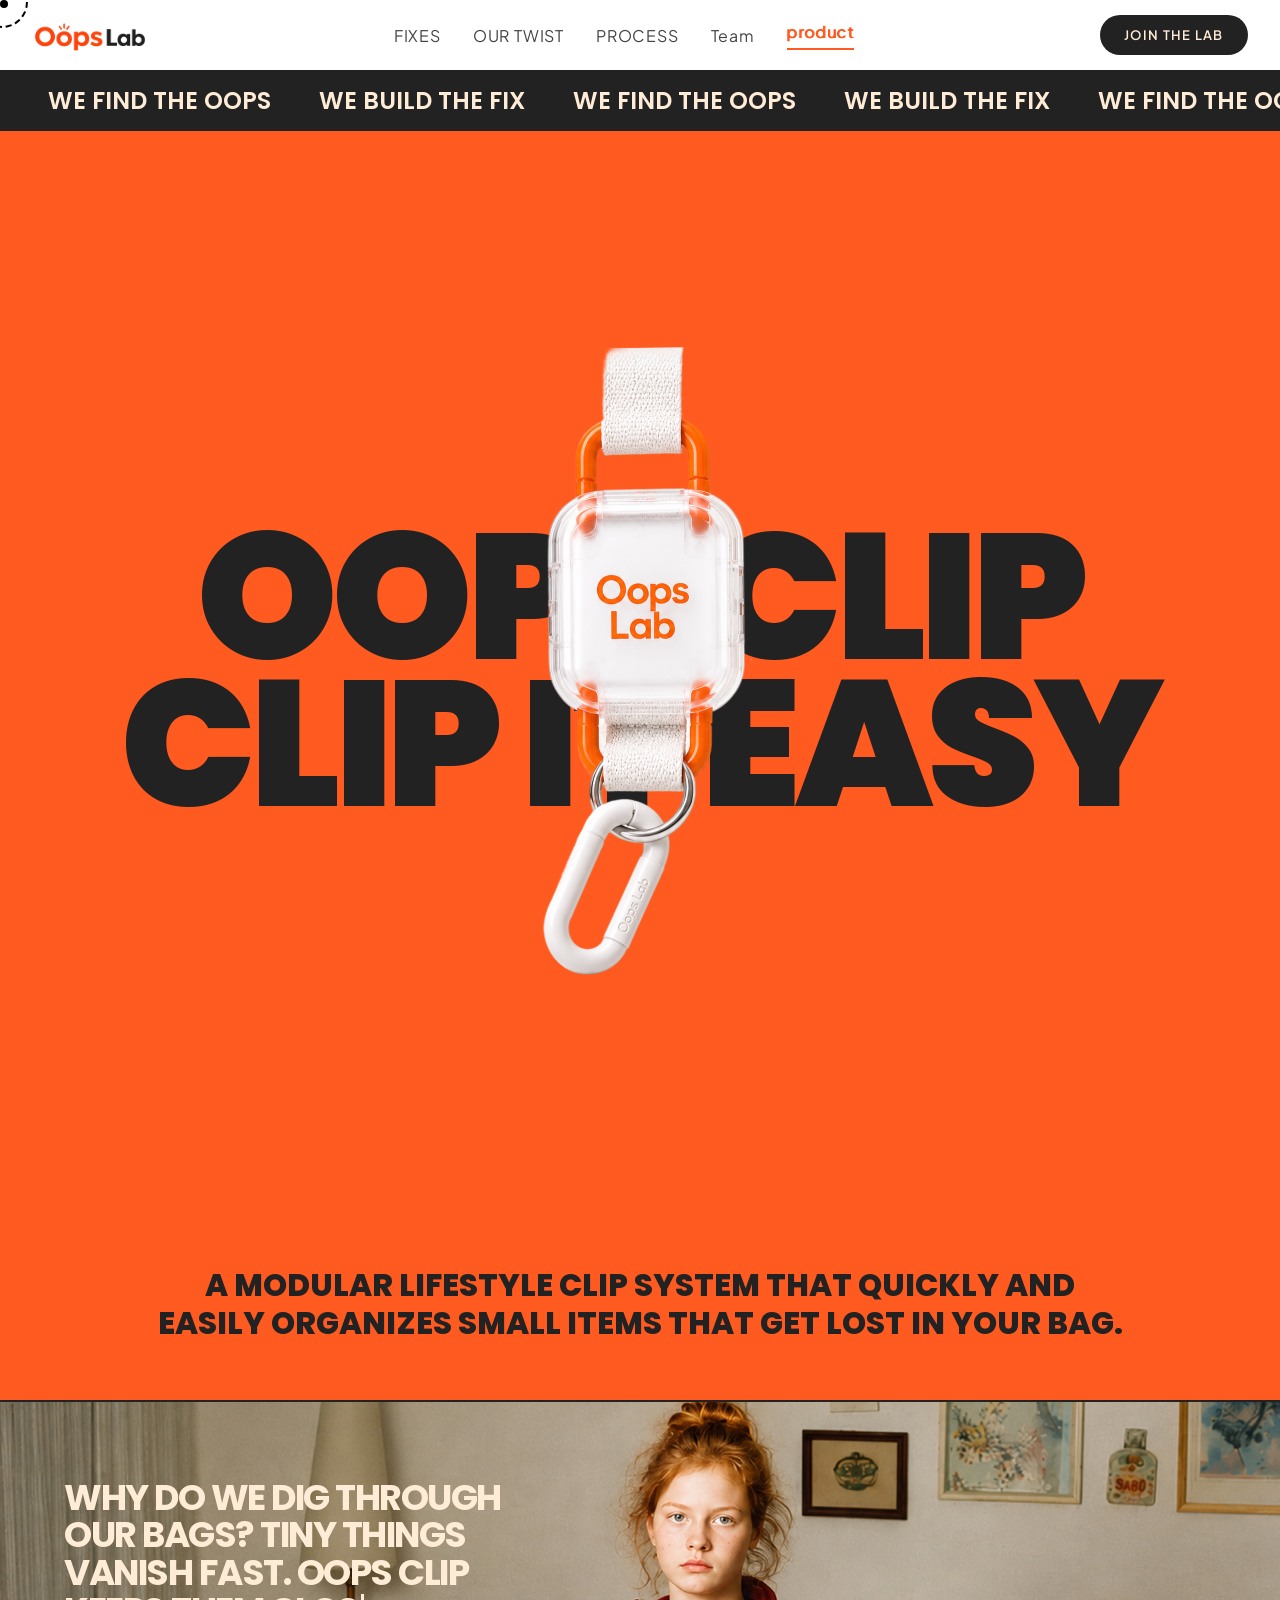
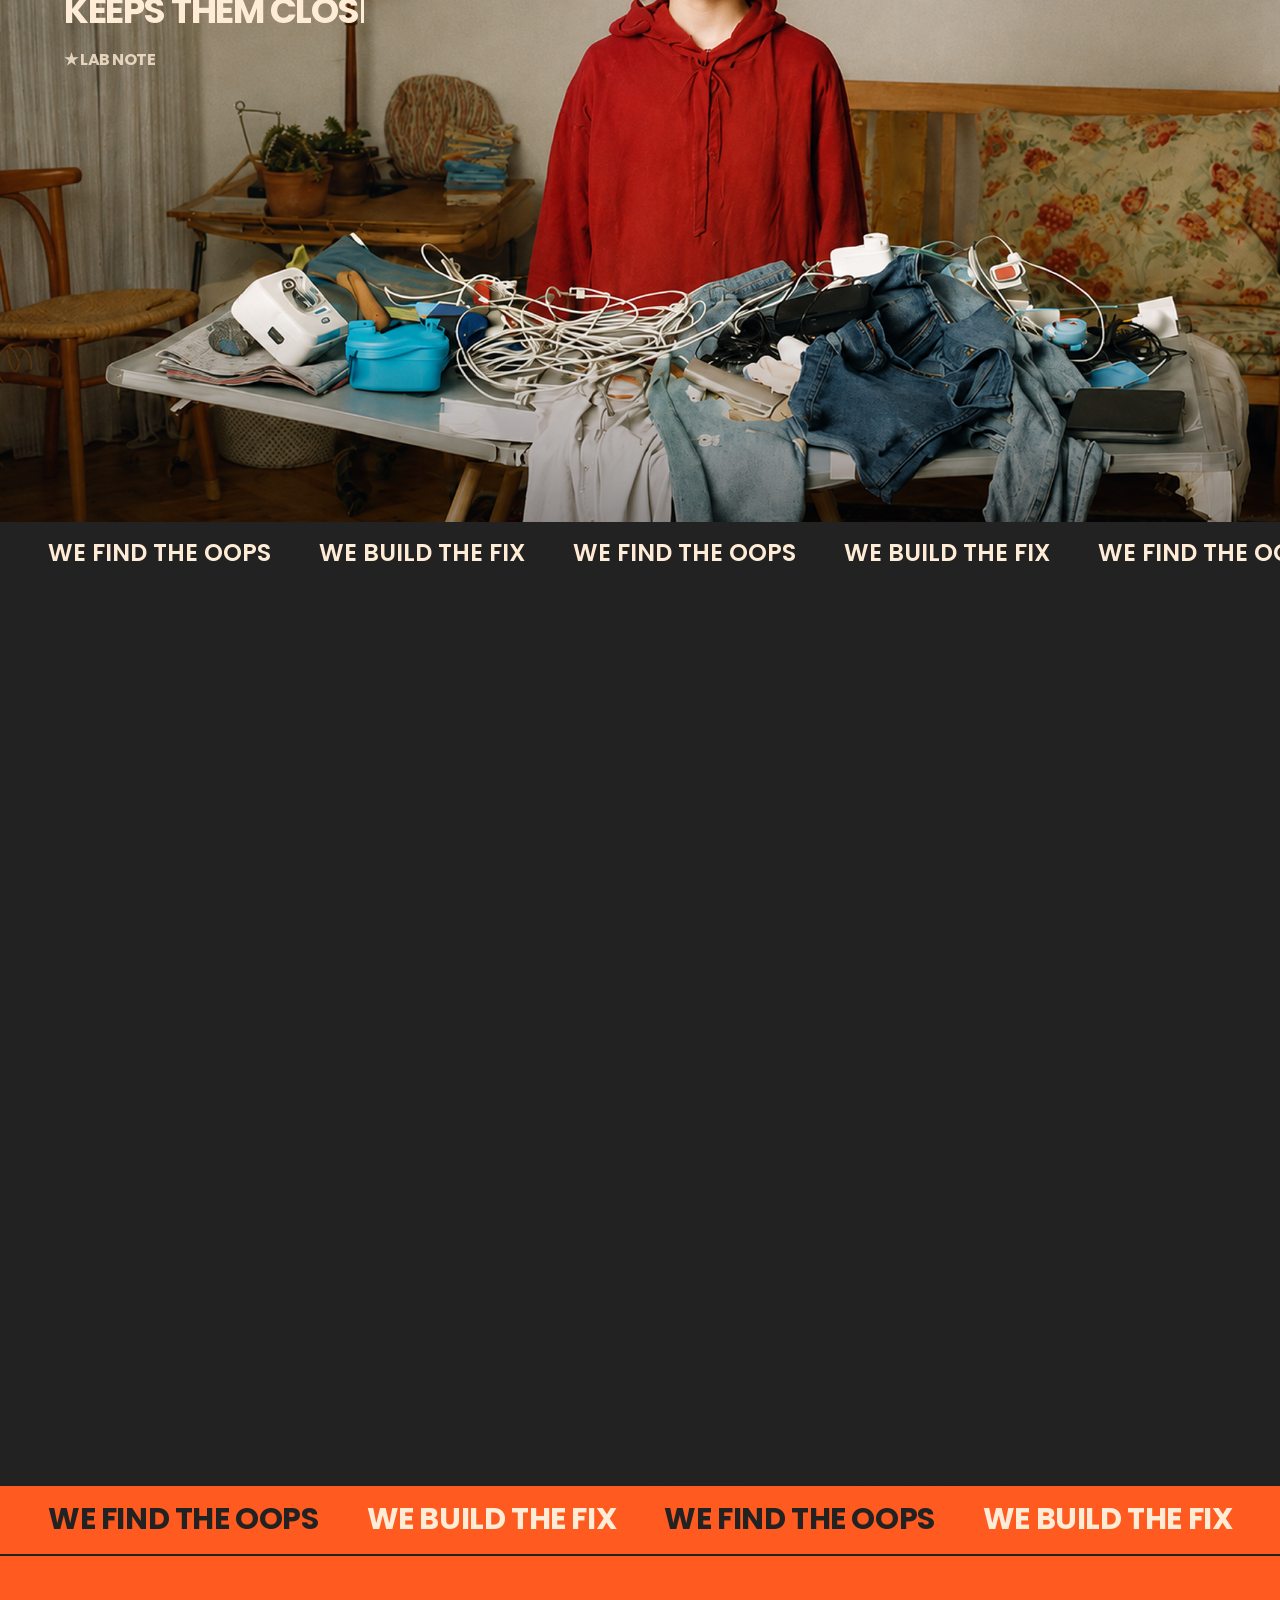
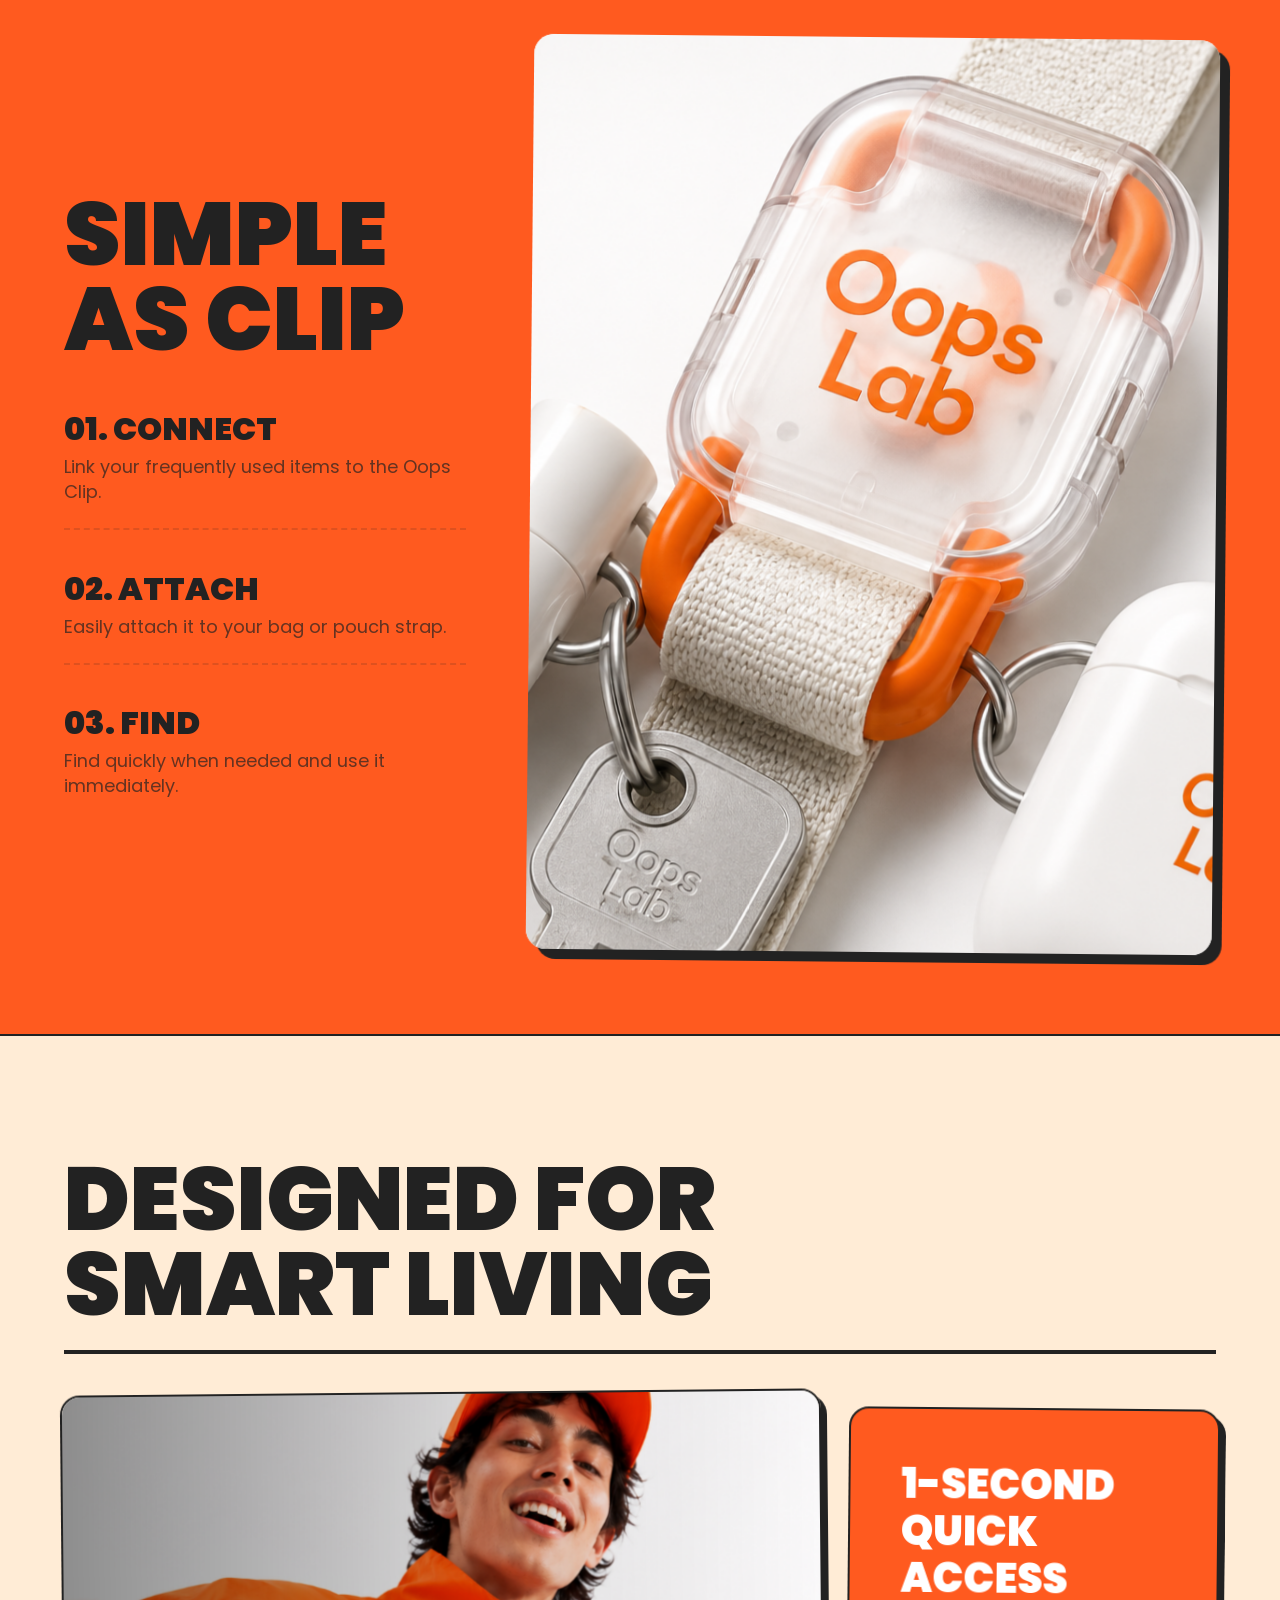
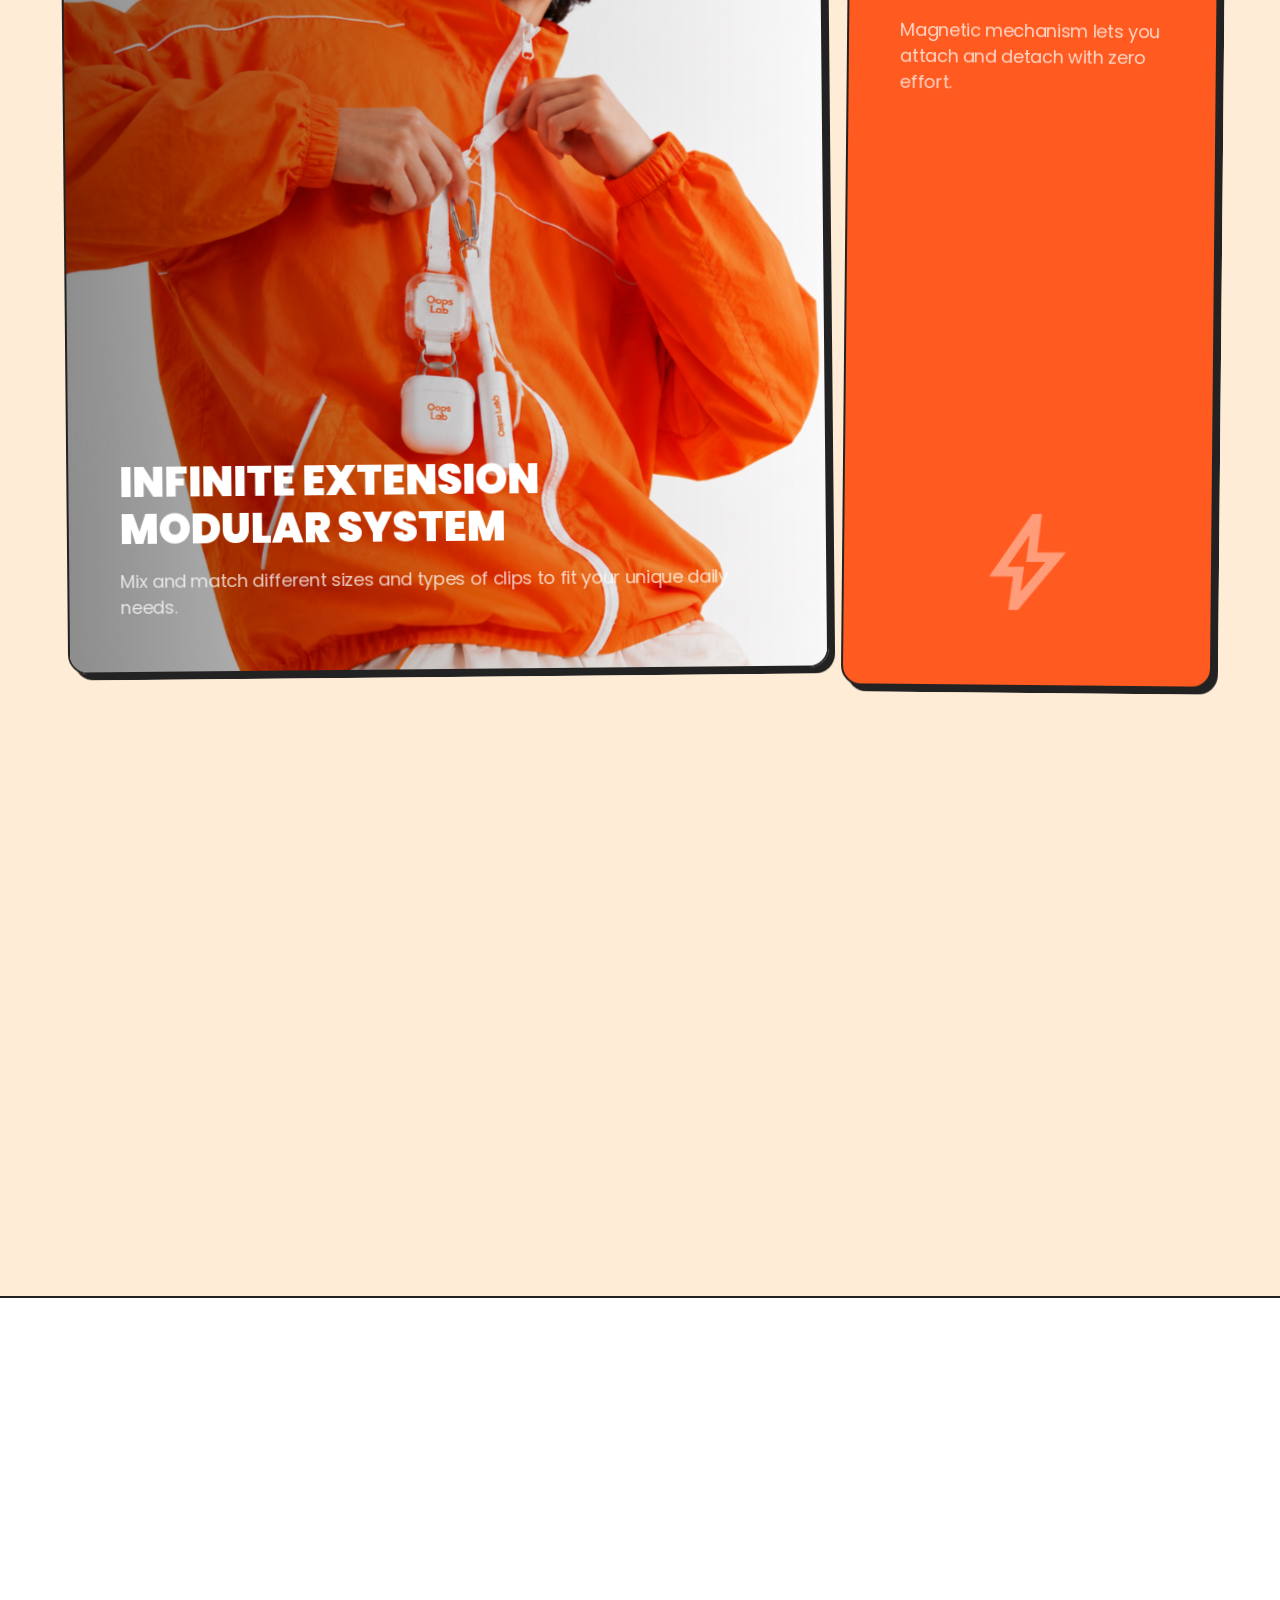
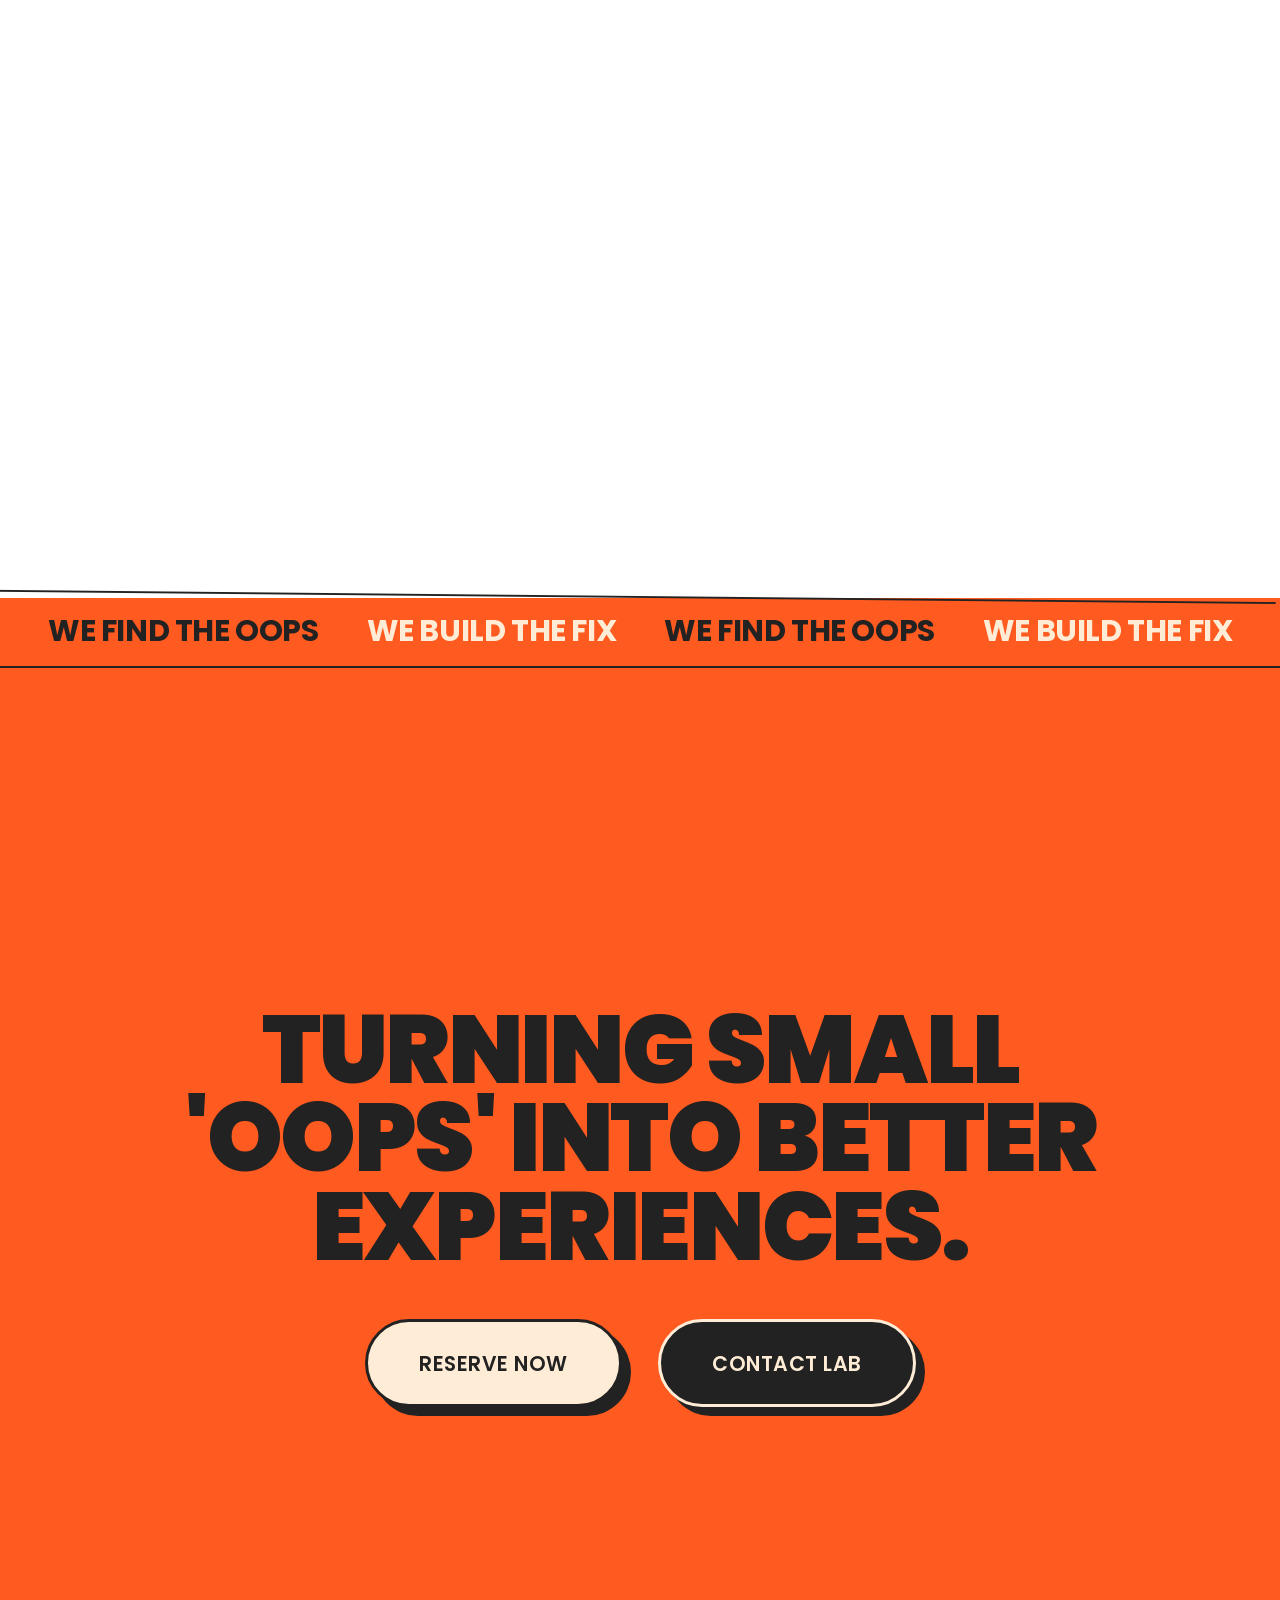
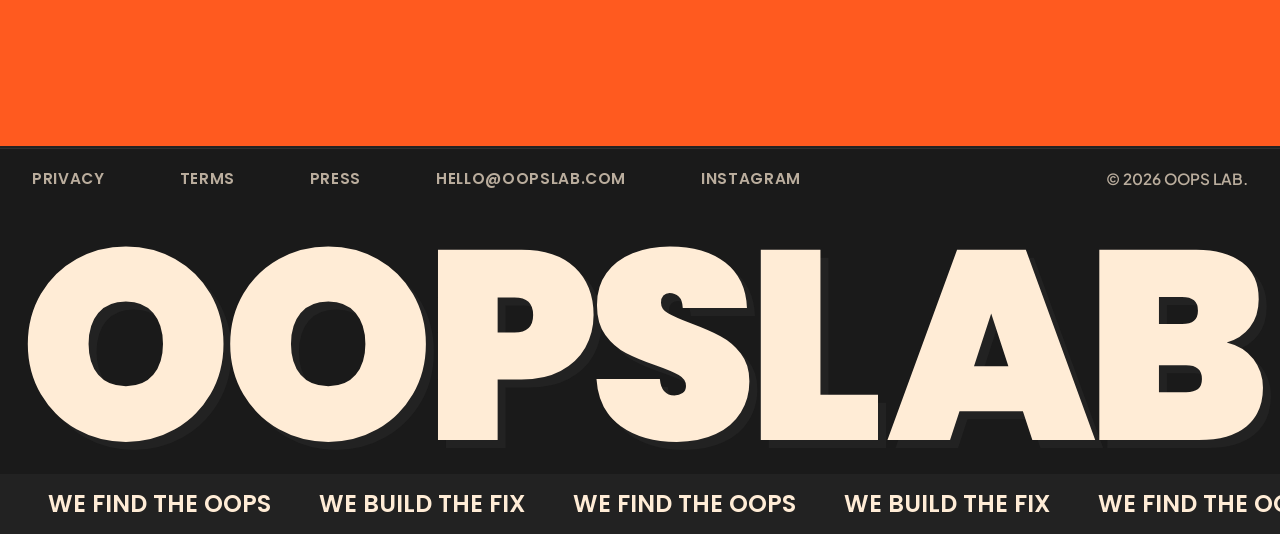
==== commit dbfa1dda: "c c" ====
--- a/product.html
+++ b/product.html
@@ -61,6 +61,7 @@
       <div class="product-hero-image-container">
         <img src="assets/Mask group.png" alt="Oops Clip Product Image" class="product-hero-floating-img">
       </div>
+      <div class="product-sticker-trail" aria-hidden="true"></div>
     </section>
 
     <!-- Product Intro Description Section -->
@@ -303,4 +304,4 @@
   <script src="script.js"></script>
 </body>
 
-</html>+</html>
--- a/index.css
+++ b/index.css
@@ -5,7 +5,7 @@
   --text-dark: #222222;
   --text-gray: #444444;
   --white: #ffffff;
-  
+
   --font-heading: 'Poppins', sans-serif;
   --font-body: 'Plus Jakarta Sans', sans-serif;
 }
@@ -44,7 +44,12 @@
 }
 
 /* Typography Utility */
-h1, h2, h3, h4, h5, h6 {
+h1,
+h2,
+h3,
+h4,
+h5,
+h6 {
   font-family: var(--font-heading);
   text-transform: uppercase;
   font-weight: 900;
@@ -114,7 +119,8 @@
 
 .nav-links a.active {
   color: var(--primary);
-  text-shadow: 0.5px 0 0 var(--primary), -0.5px 0 0 var(--primary); /* prevents layout shift from bolding */
+  text-shadow: 0.5px 0 0 var(--primary), -0.5px 0 0 var(--primary);
+  /* prevents layout shift from bolding */
   border-bottom: 2px solid var(--primary);
   padding-bottom: 6px;
 }
@@ -176,7 +182,7 @@
 }
 
 .btn-outline-light:hover {
-  background-color: rgba(255,236,214,0.1);
+  background-color: rgba(255, 236, 214, 0.1);
 }
 
 /* Hero Section */
@@ -280,8 +286,13 @@
 }
 
 @keyframes ticker {
-  0% { transform: translateX(0); }
-  100% { transform: translateX(-50%); }
+  0% {
+    transform: translateX(0);
+  }
+
+  100% {
+    transform: translateX(-50%);
+  }
 }
 
 .ticker-item span {
@@ -306,10 +317,21 @@
   letter-spacing: 1.6px;
 }
 
-.ticker-item span.white { color: var(--bg-light); }
-.ticker-item span.orange { color: var(--primary); }
-.ticker-item span.light { color: var(--bg-light); }
-.ticker-item span.dark { color: var(--bg-dark); }
+.ticker-item span.white {
+  color: var(--bg-light);
+}
+
+.ticker-item span.orange {
+  color: var(--primary);
+}
+
+.ticker-item span.light {
+  color: var(--bg-light);
+}
+
+.ticker-item span.dark {
+  color: var(--bg-dark);
+}
 
 /* Peeking Holes Main Section */
 .main-peeking-section {
@@ -349,6 +371,18 @@
   align-items: flex-start;
   pointer-events: none;
   z-index: 2;
+  animation: oopsHeroTopClearance 1.75s cubic-bezier(0.16, 1, 0.3, 1) both;
+}
+
+@keyframes oopsHeroTopClearance {
+  0%,
+  72% {
+    transform: translateY(42px);
+  }
+
+  100% {
+    transform: translateY(0);
+  }
 }
 
 .oopslab-huge-text {
@@ -373,26 +407,49 @@
   animation: bounceUp 1.2s cubic-bezier(0.175, 0.885, 0.32, 1.275) forwards;
 }
 
-.oopslab-huge-text span:nth-child(1) { animation-delay: 0.0s; }
-.oopslab-huge-text span:nth-child(2) { animation-delay: 0.1s; }
-.oopslab-huge-text span:nth-child(3) { animation-delay: 0.2s; }
-.oopslab-huge-text span:nth-child(4) { animation-delay: 0.3s; }
-.oopslab-huge-text span:nth-child(5) { animation-delay: 0.4s; }
-.oopslab-huge-text span:nth-child(6) { animation-delay: 0.5s; }
-.oopslab-huge-text span:nth-child(7) { animation-delay: 0.6s; }
+.oopslab-huge-text span:nth-child(1) {
+  animation-delay: 0.0s;
+}
+
+.oopslab-huge-text span:nth-child(2) {
+  animation-delay: 0.1s;
+}
+
+.oopslab-huge-text span:nth-child(3) {
+  animation-delay: 0.2s;
+}
+
+.oopslab-huge-text span:nth-child(4) {
+  animation-delay: 0.3s;
+}
+
+.oopslab-huge-text span:nth-child(5) {
+  animation-delay: 0.4s;
+}
+
+.oopslab-huge-text span:nth-child(6) {
+  animation-delay: 0.5s;
+}
+
+.oopslab-huge-text span:nth-child(7) {
+  animation-delay: 0.6s;
+}
 
 @keyframes bounceUp {
   0% {
     transform: translateY(150px) scaleY(0.7);
     opacity: 0;
   }
+
   60% {
     transform: translateY(-20px) scaleY(1.15);
     opacity: 1;
   }
+
   80% {
     transform: translateY(5px) scaleY(0.95);
   }
+
   100% {
     transform: translateY(0) scaleY(1);
     opacity: 1;
@@ -570,15 +627,41 @@
   white-space: nowrap;
 }
 
-.card-w-371 { width: 371px; }
-.card-w-343 { width: 343px; }
-.card-w-395 { width: 395px; }
-.card-w-340 { width: 340px; }
-.card-w-320 { width: 320px; }
-.card-w-300 { width: 300px; }
-.card-w-223 { width: 223px; }
-.card-w-240 { width: 240px; }
-.card-w-306 { width: 306px; }
+.card-w-371 {
+  width: 371px;
+}
+
+.card-w-343 {
+  width: 343px;
+}
+
+.card-w-395 {
+  width: 395px;
+}
+
+.card-w-340 {
+  width: 340px;
+}
+
+.card-w-320 {
+  width: 320px;
+}
+
+.card-w-300 {
+  width: 300px;
+}
+
+.card-w-223 {
+  width: 223px;
+}
+
+.card-w-240 {
+  width: 240px;
+}
+
+.card-w-306 {
+  width: 306px;
+}
 
 .note-icon-circle {
   background-color: var(--primary);
@@ -597,9 +680,12 @@
 
 /* Floating animation keyframes using translate property to avoid hover transform overrides */
 @keyframes bobFloat {
-  0%, 100% {
+
+  0%,
+  100% {
     translate: 0 0;
   }
+
   50% {
     translate: 0 -12px;
   }
@@ -611,11 +697,13 @@
   animation-duration: 4.8s;
   animation-delay: -1.2s;
 }
+
 .retro-notes-board .notes-row-1 .note-card:nth-of-type(3n+1),
 .retro-notes-board .notes-row-1 .note-icon-circle:nth-of-type(3n+1) {
   animation-duration: 5.4s;
   animation-delay: -3.1s;
 }
+
 .retro-notes-board .notes-row-1 .note-card:nth-of-type(3n+2),
 .retro-notes-board .notes-row-1 .note-icon-circle:nth-of-type(3n+2) {
   animation-duration: 6.0s;
@@ -627,11 +715,13 @@
   animation-duration: 5.1s;
   animation-delay: -2.3s;
 }
+
 .retro-notes-board .notes-row-2 .note-card:nth-of-type(3n+1),
 .retro-notes-board .notes-row-2 .note-icon-circle:nth-of-type(3n+1) {
   animation-duration: 4.6s;
   animation-delay: -0.7s;
 }
+
 .retro-notes-board .notes-row-2 .note-card:nth-of-type(3n+2),
 .retro-notes-board .notes-row-2 .note-icon-circle:nth-of-type(3n+2) {
   animation-duration: 5.8s;
@@ -643,11 +733,13 @@
   animation-duration: 5.6s;
   animation-delay: -4.2s;
 }
+
 .retro-notes-board .notes-row-3 .note-card:nth-of-type(3n+1),
 .retro-notes-board .notes-row-3 .note-icon-circle:nth-of-type(3n+1) {
   animation-duration: 4.9s;
   animation-delay: -1.8s;
 }
+
 .retro-notes-board .notes-row-3 .note-card:nth-of-type(3n+2),
 .retro-notes-board .notes-row-3 .note-icon-circle:nth-of-type(3n+2) {
   animation-duration: 5.2s;
@@ -1182,7 +1274,7 @@
 /* Footer (Original classes kept for other pages) */
 .footer {
   background-color: var(--bg-dark);
-  border-top: 1px solid rgba(255,236,214,0.1);
+  border-top: 1px solid rgba(255, 236, 214, 0.1);
   padding: 48px 0;
 }
 
@@ -1200,7 +1292,7 @@
 }
 
 .footer-brand p {
-  color: rgba(255,236,214,0.7);
+  color: rgba(255, 236, 214, 0.7);
   font-size: 16px;
 }
 
@@ -1210,7 +1302,7 @@
 }
 
 .footer-links a {
-  color: rgba(255,236,214,0.7);
+  color: rgba(255, 236, 214, 0.7);
   text-decoration: none;
   font-size: 13px;
   font-weight: 600;
@@ -1223,7 +1315,7 @@
 }
 
 .footer-copyright {
-  color: rgba(255,236,214,0.5);
+  color: rgba(255, 236, 214, 0.5);
   font-size: 13px;
   font-weight: 600;
   letter-spacing: 0.65px;
@@ -1309,67 +1401,252 @@
 
 /* Responsive Design */
 @media (max-width: 1024px) {
-  .hero-intro-title { font-size: 50px; }
-  .oops-box { font-size: 100px; line-height: 90px; }
-  .problem-notes-header h2 { font-size: 50px; }
-  .equation-text { font-size: 70px; }
-  .equation-twist-box { font-size: 80px; line-height: 70px; }
-  .features-fireplace-title { font-size: 100px; letter-spacing: -2px; }
-  .features-fireplace-grid { grid-template-columns: repeat(2, 1fr); gap: 40px; }
-  .how-works-header { flex-direction: column; gap: 30px; }
-  .how-works-steps-grid { grid-template-columns: repeat(3, 1fr); gap: 20px; }
-  .how-works-steps-grid::before { display: none; }
-  .vision-quote { font-size: 28px; }
-  .vision-lab-card { height: 500px; }
-  .cta-floating-title { font-size: 70px; line-height: 70px; }
-  
+  .hero-intro-title {
+    font-size: 50px;
+  }
+
+  .oops-box {
+    font-size: 100px;
+    line-height: 90px;
+  }
+
+  .problem-notes-header h2 {
+    font-size: 50px;
+  }
+
+  .equation-text {
+    font-size: 70px;
+  }
+
+  .equation-twist-box {
+    font-size: 80px;
+    line-height: 70px;
+  }
+
+  .features-fireplace-title {
+    font-size: 100px;
+    letter-spacing: -2px;
+  }
+
+  .features-fireplace-grid {
+    grid-template-columns: repeat(2, 1fr);
+    gap: 40px;
+  }
+
+  .how-works-header {
+    flex-direction: column;
+    gap: 30px;
+  }
+
+  .how-works-steps-grid {
+    grid-template-columns: repeat(3, 1fr);
+    gap: 20px;
+  }
+
+  .how-works-steps-grid::before {
+    display: none;
+  }
+
+  .vision-quote {
+    font-size: 28px;
+  }
+
+  .vision-lab-card {
+    height: 500px;
+  }
+
+  .cta-floating-title {
+    font-size: 70px;
+    line-height: 70px;
+  }
+
   /* Original Page overrides */
-  .hero-title { font-size: 80px; }
-  .problem-header h2 { font-size: 70px; }
-  .problem-grid { grid-template-columns: 1fr 1fr; }
-  .features-grid { column-gap: 40px; }
-  .text-center { font-size: 70px; }
-  .cta-title .light-text, .cta-title .dark-text { font-size: 70px; }
-  .bg-huge-text { font-size: 120px; }
-  .twist-box { font-size: 60px; }
-  .fix-text { font-size: 60px; }
-  .steps-container { grid-template-columns: repeat(3, 1fr); row-gap: 40px;}
-  .step-card:nth-child(n+4) { grid-column: span 1; }
+  .hero-title {
+    font-size: 80px;
+  }
+
+  .problem-header h2 {
+    font-size: 70px;
+  }
+
+  .problem-grid {
+    grid-template-columns: 1fr 1fr;
+  }
+
+  .features-grid {
+    column-gap: 40px;
+  }
+
+  .text-center {
+    font-size: 70px;
+  }
+
+  .cta-title .light-text,
+  .cta-title .dark-text {
+    font-size: 70px;
+  }
+
+  .bg-huge-text {
+    font-size: 120px;
+  }
+
+  .twist-box {
+    font-size: 60px;
+  }
+
+  .fix-text {
+    font-size: 60px;
+  }
+
+  .steps-container {
+    grid-template-columns: repeat(3, 1fr);
+    row-gap: 40px;
+  }
+
+  .step-card:nth-child(n+4) {
+    grid-column: span 1;
+  }
 }
 
 @media (max-width: 768px) {
-  .hero-intro-title { font-size: 40px; }
-  .oops-box { font-size: 70px; line-height: 60px; padding: 15px 20px; }
-  .equation-container { flex-direction: column; gap: 30px; }
-  .equation-arrow-img { transform: rotate(90deg); }
-  .features-fireplace-title { font-size: 60px; }
-  .features-fireplace-grid { grid-template-columns: 1fr; gap: 20px; }
-  .how-works-steps-grid { grid-template-columns: 1fr; }
-  .vision-quote { font-size: 20px; }
-  .vision-lab-card { height: 400px; }
-  .cta-floating-title { font-size: 50px; line-height: 50px; }
-  .cta-floating-buttons { flex-direction: column; width: 100%; gap: 15px; }
-  .btn-outline-light-offset, .btn-dark-offset-light { width: 100%; text-align: center; }
-  .footer-retro-container { flex-direction: column; gap: 20px; text-align: center; }
-  .footer-retro-links { flex-direction: column; gap: 15px; }
+  .hero-intro-title {
+    font-size: 40px;
+  }
+
+  .oops-box {
+    font-size: 70px;
+    line-height: 60px;
+    padding: 15px 20px;
+  }
+
+  .equation-container {
+    flex-direction: column;
+    gap: 30px;
+  }
+
+  .equation-arrow-img {
+    transform: rotate(90deg);
+  }
+
+  .features-fireplace-title {
+    font-size: 60px;
+  }
+
+  .features-fireplace-grid {
+    grid-template-columns: 1fr;
+    gap: 20px;
+  }
+
+  .how-works-steps-grid {
+    grid-template-columns: 1fr;
+  }
+
+  .vision-quote {
+    font-size: 20px;
+  }
+
+  .vision-lab-card {
+    height: 400px;
+  }
+
+  .cta-floating-title {
+    font-size: 50px;
+    line-height: 50px;
+  }
+
+  .cta-floating-buttons {
+    flex-direction: column;
+    width: 100%;
+    gap: 15px;
+  }
+
+  .btn-outline-light-offset,
+  .btn-dark-offset-light {
+    width: 100%;
+    text-align: center;
+  }
+
+  .footer-retro-container {
+    flex-direction: column;
+    gap: 20px;
+    text-align: center;
+  }
+
+  .footer-retro-links {
+    flex-direction: column;
+    gap: 15px;
+  }
 
   /* Original Page overrides */
-  .nav-links { display: none; }
-  .hero-title { font-size: 50px; }
-  .problem-grid { grid-template-columns: 1fr; }
-  .features-grid { grid-template-columns: 1fr; }
-  .problem-header h2 { font-size: 50px; }
-  .features-container h2 { font-size: 50px; }
-  .text-center { font-size: 50px; }
-  .cta-title .light-text, .cta-title .dark-text { font-size: 50px; }
-  .footer-container { flex-direction: column; gap: 30px; text-align: center; }
-  .cta-buttons { flex-direction: column; }
-  .solution-container { flex-direction: column; gap: 30px; }
-  .arrow { transform: rotate(90deg); }
-  .bg-huge-text { font-size: 80px; }
-  .steps-container { grid-template-columns: 1fr; border-top: none; }
-  .steps-line { display: none; }
-  .step-card { border-top: 1px solid var(--bg-dark); padding-top: 20px; }
+  .nav-links {
+    display: none;
+  }
+
+  .hero-title {
+    font-size: 50px;
+  }
+
+  .problem-grid {
+    grid-template-columns: 1fr;
+  }
+
+  .features-grid {
+    grid-template-columns: 1fr;
+  }
+
+  .problem-header h2 {
+    font-size: 50px;
+  }
+
+  .features-container h2 {
+    font-size: 50px;
+  }
+
+  .text-center {
+    font-size: 50px;
+  }
+
+  .cta-title .light-text,
+  .cta-title .dark-text {
+    font-size: 50px;
+  }
+
+  .footer-container {
+    flex-direction: column;
+    gap: 30px;
+    text-align: center;
+  }
+
+  .cta-buttons {
+    flex-direction: column;
+  }
+
+  .solution-container {
+    flex-direction: column;
+    gap: 30px;
+  }
+
+  .arrow {
+    transform: rotate(90deg);
+  }
+
+  .bg-huge-text {
+    font-size: 80px;
+  }
+
+  .steps-container {
+    grid-template-columns: 1fr;
+    border-top: none;
+  }
+
+  .steps-line {
+    display: none;
+  }
+
+  .step-card {
+    border-top: 1px solid var(--bg-dark);
+    padding-top: 20px;
+  }
 }
 
 /* Scroll Bounce Entrance Animation */
@@ -1388,13 +1665,16 @@
     transform: translateY(80px) scaleY(0.8);
     opacity: 0;
   }
+
   60% {
     transform: translateY(-15px) scaleY(1.1);
     opacity: 1;
   }
+
   80% {
     transform: translateY(3px) scaleY(0.97);
   }
+
   100% {
     transform: translateY(0) scaleY(1);
     opacity: 1;
@@ -1403,14 +1683,15 @@
 
 /* Custom Cursor Styles (Oops Lab Spotter) */
 @media (pointer: fine) {
-  body, 
-  body a, 
-  body button, 
-  body .btn, 
-  body .note-card, 
-  body .equation-twist-box-container, 
-  body .oops-box-container, 
-  body .note-icon-circle, 
+
+  body,
+  body a,
+  body button,
+  body .btn,
+  body .note-card,
+  body .equation-twist-box-container,
+  body .oops-box-container,
+  body .note-icon-circle,
   body .logo {
     cursor: none !important;
   }
@@ -1442,9 +1723,9 @@
     will-change: transform;
     scale: 1;
     mix-blend-mode: difference;
-    transition: scale 0.25s ease-out, 
-                background-color 0.25s ease-out,
-                opacity 0.2s ease;
+    transition: scale 0.25s ease-out,
+      background-color 0.25s ease-out,
+      opacity 0.2s ease;
   }
 
   .custom-cursor-ring::before {
@@ -1473,8 +1754,8 @@
     opacity: 0;
     scale: 0;
     letter-spacing: 0.5px;
-    transition: opacity 0.18s ease-out, 
-                scale 0.18s ease-out;
+    transition: opacity 0.18s ease-out,
+      scale 0.18s ease-out;
     pointer-events: none;
     text-transform: uppercase;
   }
@@ -1505,7 +1786,702 @@
   from {
     rotate: 0deg;
   }
+
   to {
     rotate: 360deg;
   }
 }
+
+/* OOPS LAB immersive interaction layer.
+   These opt-in classes do not change element sizing or document flow. */
+.oops-kinetic-ready,
+.oops-kinetic-soft {
+  opacity: 0;
+  translate: 0 72px;
+  filter: blur(10px);
+  transition:
+    opacity 0.9s cubic-bezier(0.16, 1, 0.3, 1),
+    translate 1.05s cubic-bezier(0.16, 1, 0.3, 1),
+    filter 0.9s ease;
+  will-change: opacity, translate, filter;
+}
+
+.oops-kinetic-soft {
+  translate: 0 34px;
+}
+
+.oops-kinetic-ready.oops-in-view,
+.oops-kinetic-soft.oops-in-view {
+  opacity: 1;
+  translate: 0 0;
+  filter: blur(0);
+}
+
+/* Shared CTA title entrance across index, team, and product pages. */
+.oops-cta-bounce {
+  opacity: 0;
+  transform: translate3d(0, 92px, 0) scaleY(0.78);
+  transform-origin: center bottom;
+  will-change: transform, opacity;
+}
+
+.oops-cta-bounce.oops-cta-bounce-in {
+  animation: oopsSharedCtaBounce 1.05s cubic-bezier(0.2, 0.82, 0.2, 1.18) forwards;
+}
+
+@keyframes oopsSharedCtaBounce {
+  0% {
+    opacity: 0;
+    transform: translate3d(0, 92px, 0) scaleY(0.78);
+  }
+
+  56% {
+    opacity: 1;
+    transform: translate3d(0, -18px, 0) scaleY(1.08);
+  }
+
+  76% {
+    transform: translate3d(0, 7px, 0) scaleY(0.96);
+  }
+
+  90% {
+    transform: translate3d(0, -3px, 0) scaleY(1.02);
+  }
+
+  100% {
+    opacity: 1;
+    transform: translate3d(0, 0, 0) scaleY(1);
+  }
+}
+
+.oops-media-kinetic {
+  --oops-scroll-toss: 0px;
+  --oops-scroll-spin: 0deg;
+  --oops-light-x: 50%;
+  --oops-light-y: 50%;
+  --oops-glow: 0;
+  position: relative;
+  isolation: isolate;
+  translate: 0 var(--oops-scroll-toss);
+  rotate: var(--oops-scroll-spin);
+  transition: translate 0.18s ease-out, rotate 0.22s ease-out, filter 0.25s ease;
+  will-change: translate, rotate, filter;
+}
+
+.oops-media-kinetic::after,
+.oops-card-3d::after {
+  content: '';
+  position: absolute;
+  inset: 0;
+  z-index: 20;
+  border-radius: inherit;
+  pointer-events: none;
+  opacity: var(--oops-glow, 0);
+  background:
+    radial-gradient(circle at var(--oops-light-x, 50%) var(--oops-light-y, 50%),
+      rgba(255, 255, 255, 0.72) 0,
+      rgba(255, 236, 214, 0.2) 18%,
+      transparent 48%);
+  mix-blend-mode: screen;
+  transition: opacity 0.25s ease;
+}
+
+/* Reflection overlay disabled; physical tilt and depth remain active. */
+.oops-media-kinetic::after,
+.oops-card-3d::after {
+  display: none;
+}
+
+.oops-card-3d,
+.oops-magnetic-hover {
+  --oops-base-transform: none;
+  --oops-rx: 0deg;
+  --oops-ry: 0deg;
+  --oops-lift: 0px;
+  --oops-scale: 1;
+  --oops-light-x: 50%;
+  --oops-light-y: 50%;
+  --oops-glow: 0;
+  transform: var(--oops-base-transform) perspective(900px) translate3d(0, var(--oops-lift), 0) rotateX(var(--oops-rx)) rotateY(var(--oops-ry)) scale(var(--oops-scale));
+  transform-style: preserve-3d;
+  will-change: transform;
+}
+
+.oops-card-3d {
+  position: relative;
+  isolation: isolate;
+  transition: transform 0.16s ease-out, filter 0.25s ease;
+}
+
+.oops-magnetic-hover {
+  transition: transform 0.2s cubic-bezier(0.16, 1, 0.3, 1);
+}
+
+.oops-card-3d.is-oops-hover,
+.oops-magnetic-hover.is-oops-hover {
+  --oops-lift: -7px;
+  --oops-scale: 1.018;
+}
+
+/* HOW IT WORKS physical two-sided card flip. */
+.how-step-card.oops-step-flip {
+  position: relative;
+  display: block;
+  padding: 0;
+  background: transparent;
+  border: 0;
+  border-radius: 18.2px;
+  perspective: 1200px;
+  transition: none;
+}
+
+.how-step-card.oops-step-flip:hover {
+  transform: none !important;
+}
+
+.how-step-flip-shell {
+  position: relative;
+  width: 100%;
+  min-height: 100%;
+  display: grid;
+  transform-style: preserve-3d;
+  transition: transform 0.62s cubic-bezier(0.2, 0.72, 0.2, 1);
+  will-change: transform;
+}
+
+.how-step-card:hover .how-step-flip-shell,
+.how-step-card:focus-visible .how-step-flip-shell {
+  transform: rotateY(180deg);
+}
+
+.how-step-face {
+  grid-area: 1 / 1;
+  width: 100%;
+  min-height: 100%;
+  border: 3.04px solid #222222;
+  border-radius: 18.2px;
+  backface-visibility: hidden;
+  -webkit-backface-visibility: hidden;
+  transform-style: preserve-3d;
+}
+
+.how-step-front {
+  display: flex;
+  flex-direction: column;
+  align-items: center;
+  justify-content: center;
+  gap: 32px;
+  padding: 41px 15px 91px;
+  background-color: var(--primary);
+  transform: rotateY(0deg) translateZ(1px);
+}
+
+.how-step-back {
+  position: relative;
+  display: flex;
+  flex-direction: column;
+  align-items: flex-start;
+  justify-content: center;
+  padding: 38px 30px;
+  overflow: hidden;
+  background-color: #222222;
+  color: #ffecd6;
+  transform: rotateY(180deg) translateZ(1px);
+}
+
+.how-step-back-num {
+  position: absolute;
+  top: 22px;
+  right: 24px;
+  display: grid;
+  place-items: center;
+  width: 48px;
+  height: 48px;
+  border: 2px solid #ffecd6;
+  border-radius: 50%;
+  background-color: #ff5a1f;
+  color: #222222;
+  font-family: var(--font-heading);
+  font-size: 18px;
+  font-weight: 900;
+  line-height: 1;
+}
+
+.how-step-back-title {
+  max-width: calc(100% - 46px);
+  margin-bottom: 18px;
+  color: #ff5a1f;
+  font-family: var(--font-heading);
+  font-size: clamp(24px, 2vw, 38px);
+  font-weight: 900;
+  line-height: 1;
+}
+
+.how-step-back-desc {
+  color: #ffecd6;
+  font-family: var(--font-heading);
+  font-size: clamp(13px, 1vw, 18px);
+  font-weight: 600;
+  line-height: 1.42;
+  text-transform: uppercase;
+}
+
+.oops-media-kinetic.is-oops-hover,
+.oops-card-3d.is-oops-hover {
+  --oops-glow: 0;
+}
+
+.oops-glitch-text {
+  position: relative;
+}
+
+.oops-glitch-text::before,
+.oops-glitch-text::after {
+  content: attr(data-oops-text);
+  position: absolute;
+  inset: 0;
+  pointer-events: none;
+  opacity: 0;
+  overflow: hidden;
+}
+
+.oops-glitch-text::before {
+  color: #ff5a1f;
+  text-shadow: -3px 0 #ffecd6;
+}
+
+.oops-glitch-text::after {
+  color: #ffecd6;
+  text-shadow: 3px 0 #222222;
+}
+
+.oops-glitch-text.oops-glitch-play::before {
+  animation: oopsGlitchA 0.62s steps(2, end);
+}
+
+.oops-glitch-text.oops-glitch-play::after {
+  animation: oopsGlitchB 0.62s steps(2, end);
+}
+
+.oops-ticker-reactive .ticker-track {
+  animation-duration: calc(var(--oops-ticker-speed, 1) * 20s);
+}
+
+.oops-ticker-reactive .ticker-track.reverse {
+  animation-duration: calc(var(--oops-ticker-speed, 1) * 25s);
+}
+
+.oops-ticker-reactive .ticker-track.fast {
+  animation-duration: calc(var(--oops-ticker-speed, 1) * 10s);
+}
+
+.custom-cursor-ring.oops-velocity {
+  scale: calc(1 + var(--oops-cursor-speed, 0) * 0.45);
+}
+
+.custom-cursor-ring.oops-clicked::before {
+  animation: oopsCursorPop 0.42s cubic-bezier(0.16, 1, 0.3, 1);
+}
+
+.oops-cursor-spark {
+  position: fixed;
+  top: 0;
+  left: 0;
+  width: 7px;
+  height: 7px;
+  z-index: 9998;
+  border: 1px solid #222222;
+  border-radius: 50%;
+  background: #ff5a1f;
+  pointer-events: none;
+  translate: -50% -50%;
+  animation: oopsSpark 0.55s ease-out forwards;
+}
+
+@keyframes oopsGlitchA {
+
+  0%,
+  100% {
+    opacity: 0;
+    clip-path: inset(0 0 100% 0);
+  }
+
+  16% {
+    opacity: 0.8;
+    translate: -5px 0;
+    clip-path: inset(8% 0 62% 0);
+  }
+
+  34% {
+    opacity: 0.55;
+    translate: 6px 0;
+    clip-path: inset(62% 0 12% 0);
+  }
+
+  58% {
+    opacity: 0.7;
+    translate: -2px 0;
+    clip-path: inset(35% 0 38% 0);
+  }
+}
+
+@keyframes oopsGlitchB {
+
+  0%,
+  100% {
+    opacity: 0;
+    clip-path: inset(100% 0 0 0);
+  }
+
+  22% {
+    opacity: 0.7;
+    translate: 5px 0;
+    clip-path: inset(56% 0 18% 0);
+  }
+
+  46% {
+    opacity: 0.55;
+    translate: -6px 0;
+    clip-path: inset(15% 0 64% 0);
+  }
+
+  70% {
+    opacity: 0.65;
+    translate: 3px 0;
+    clip-path: inset(72% 0 5% 0);
+  }
+}
+
+@keyframes oopsCursorPop {
+  0% {
+    scale: 1;
+  }
+
+  45% {
+    scale: 1.65;
+    border-width: 1px;
+  }
+
+  100% {
+    scale: 1;
+    opacity: 0.15;
+  }
+}
+
+@keyframes oopsSpark {
+  0% {
+    opacity: 0.9;
+    scale: 1;
+  }
+
+  100% {
+    opacity: 0;
+    scale: 0.2;
+    translate: calc(-50% + var(--oops-spark-x)) calc(-50% + var(--oops-spark-y));
+  }
+}
+
+@media (prefers-reduced-motion: reduce) {
+
+  .oops-kinetic-ready,
+  .oops-kinetic-soft {
+    opacity: 1;
+    translate: 0 0;
+    filter: none;
+    transition: none;
+  }
+
+  .oops-media-kinetic,
+  .oops-card-3d,
+  .oops-magnetic-hover {
+    translate: 0 0;
+    rotate: 0deg;
+    transform: var(--oops-base-transform);
+    transition: none;
+  }
+
+  .oops-glitch-text::before,
+  .oops-glitch-text::after,
+  .oops-cursor-spark {
+    display: none;
+  }
+
+  .how-step-flip-shell {
+    transition-duration: 0.35s;
+  }
+}
+
+/* Physical motion inside image frames. Wrappers keep their original layout. */
+.oops-physical-frame {
+  --oops-media-x: 0px;
+  --oops-media-y: 0px;
+  --oops-media-rx: 0deg;
+  --oops-media-ry: 0deg;
+  --oops-media-rotate: 0deg;
+  --oops-media-scale: 1.035;
+  perspective: 1000px;
+}
+
+.oops-physical-frame .oops-physical-media {
+  transform:
+    translate3d(var(--oops-media-x), var(--oops-media-y), 24px)
+    rotateX(var(--oops-media-rx))
+    rotateY(var(--oops-media-ry))
+    rotate(var(--oops-media-rotate))
+    scale(var(--oops-media-scale));
+  transform-origin: center;
+  transform-style: preserve-3d;
+  will-change: transform;
+  transition: filter 0.3s ease;
+}
+
+.oops-physical-frame.is-physical-active .oops-physical-media {
+  filter: saturate(1.045) contrast(1.025);
+}
+
+.oops-physical-frame.oops-depth-drift {
+  --oops-media-scale: 1.025;
+}
+
+.oops-physical-frame.oops-inertia-pan {
+  --oops-media-scale: 1.075;
+}
+
+.oops-physical-frame.oops-elastic-follow {
+  --oops-media-scale: 1.045;
+}
+
+.oops-physical-frame.oops-vision-gimbal {
+  overflow: hidden;
+}
+
+.oops-physical-frame.oops-vision-gimbal .oops-physical-media {
+  transform: scale(1.025);
+  transform-origin: center;
+  transition: transform 0.85s cubic-bezier(0.16, 1, 0.3, 1);
+  will-change: transform;
+}
+
+.oops-physical-frame.oops-vision-gimbal:hover .oops-physical-media {
+  transform: scale(1.11);
+}
+
+/* Index hero cursor sticker stamps. */
+.oops-sticker-trail {
+  position: absolute;
+  inset: 0;
+  z-index: 5;
+  overflow: hidden;
+  pointer-events: none;
+}
+
+.oops-cursor-sticker {
+  --sticker-rotate: 0deg;
+  --sticker-settle-x: 0px;
+  --sticker-settle-y: 8px;
+  --sticker-scale: 1;
+  --sticker-radius: 8px;
+  --sticker-shadow: 6px;
+  position: absolute;
+  left: 0;
+  top: 0;
+  display: grid;
+  place-items: center;
+  min-width: 96px;
+  min-height: 54px;
+  padding: 11px 18px;
+  border: 2px solid #222222;
+  border-radius: var(--sticker-radius);
+  background: #ffecd6;
+  color: #222222;
+  box-shadow: var(--sticker-shadow) var(--sticker-shadow) 0 #222222;
+  font-family: var(--font-heading);
+  font-size: 17px;
+  font-weight: 900;
+  line-height: 1;
+  letter-spacing: -0.3px;
+  text-align: center;
+  text-transform: uppercase;
+  transform:
+    translate3d(-50%, -50%, 0)
+    rotate(var(--sticker-rotate))
+    scale(0.2);
+  transform-origin: center;
+  opacity: 0;
+  will-change: transform, opacity;
+  animation: oopsStickerStamp 1.05s cubic-bezier(0.16, 1, 0.3, 1) forwards;
+}
+
+.oops-cursor-sticker:nth-child(3n + 2) {
+  border-radius: 999px;
+  background: #ff5a1f;
+  color: #ffecd6;
+}
+
+.oops-cursor-sticker:nth-child(3n) {
+  background: #ffffff;
+  color: #ff5a1f;
+}
+
+@keyframes oopsStickerStamp {
+  0% {
+    opacity: 0;
+    transform:
+      translate3d(-50%, -50%, 0)
+      rotate(calc(var(--sticker-rotate) - 7deg))
+      scale(calc(var(--sticker-scale) * 1.7));
+  }
+
+  22% {
+    opacity: 1;
+    transform:
+      translate3d(-50%, -50%, 0)
+      rotate(calc(var(--sticker-rotate) + 2deg))
+      scale(calc(var(--sticker-scale) * 0.88));
+  }
+
+  38% {
+    opacity: 1;
+    transform:
+      translate3d(-50%, -50%, 0)
+      rotate(var(--sticker-rotate))
+      scale(var(--sticker-scale));
+  }
+
+  76% {
+    opacity: 0.9;
+    transform:
+      translate3d(
+        calc(-50% + var(--sticker-settle-x)),
+        calc(-50% + var(--sticker-settle-y)),
+        0
+      )
+      rotate(var(--sticker-rotate))
+      scale(calc(var(--sticker-scale) * 0.96));
+  }
+
+  100% {
+    opacity: 0;
+    transform:
+      translate3d(
+        calc(-50% + var(--sticker-settle-x)),
+        calc(-50% + var(--sticker-settle-y) + 5px),
+        0
+      )
+      rotate(var(--sticker-rotate))
+      scale(calc(var(--sticker-scale) * 0.82));
+  }
+}
+
+/* Localized RGB glitch for the Features background image. */
+.features-fireplace-section.oops-feature-glitch {
+  --feature-glitch-x: 50%;
+  --feature-glitch-y: 50%;
+  --feature-glitch-strength: 0;
+  --feature-glitch-shift-x: 0px;
+  --feature-glitch-shift-y: 0px;
+  --feature-glitch-shift-x-reverse: 0px;
+  --feature-glitch-shift-y-reverse: 0px;
+  isolation: isolate;
+}
+
+.features-fireplace-section.oops-feature-glitch::before,
+.features-fireplace-section.oops-feature-glitch::after {
+  content: '';
+  position: absolute;
+  inset: 0;
+  z-index: 0;
+  pointer-events: none;
+  background-image: url('assets/features-bg.png');
+  background-size: cover;
+  background-position: center;
+  opacity: var(--feature-glitch-strength);
+  clip-path: circle(9% at var(--feature-glitch-x) var(--feature-glitch-y));
+  will-change: clip-path, transform, opacity, filter;
+}
+
+.features-fireplace-section.oops-feature-glitch::before {
+  transform:
+    translate3d(var(--feature-glitch-shift-x), var(--feature-glitch-shift-y), 0)
+    scale(1.012);
+  filter: saturate(1.9) contrast(1.18) hue-rotate(-28deg);
+  mix-blend-mode: screen;
+}
+
+.features-fireplace-section.oops-feature-glitch::after {
+  transform:
+    translate3d(
+      var(--feature-glitch-shift-x-reverse),
+      var(--feature-glitch-shift-y-reverse),
+      0
+    )
+    scale(1.008);
+  filter: saturate(1.8) contrast(1.2) hue-rotate(155deg);
+  mix-blend-mode: color-dodge;
+}
+
+.features-fireplace-section.oops-feature-glitch.is-feature-glitching::before {
+  animation: oopsFeatureSliceA 0.18s steps(2, end) infinite;
+}
+
+.features-fireplace-section.oops-feature-glitch.is-feature-glitching::after {
+  animation: oopsFeatureSliceB 0.23s steps(2, end) infinite reverse;
+}
+
+@keyframes oopsFeatureSliceA {
+  0%, 100% {
+    clip-path: circle(9% at var(--feature-glitch-x) var(--feature-glitch-y));
+  }
+  35% {
+    clip-path: polygon(
+      0 calc(var(--feature-glitch-y) - 7%),
+      100% calc(var(--feature-glitch-y) - 11%),
+      100% calc(var(--feature-glitch-y) + 2%),
+      0 calc(var(--feature-glitch-y) + 6%)
+    );
+  }
+  68% {
+    clip-path: circle(7% at var(--feature-glitch-x) var(--feature-glitch-y));
+  }
+}
+
+@keyframes oopsFeatureSliceB {
+  0%, 100% {
+    clip-path: circle(8% at var(--feature-glitch-x) var(--feature-glitch-y));
+  }
+  42% {
+    clip-path: polygon(
+      0 calc(var(--feature-glitch-y) - 3%),
+      100% calc(var(--feature-glitch-y) - 6%),
+      100% calc(var(--feature-glitch-y) + 8%),
+      0 calc(var(--feature-glitch-y) + 4%)
+    );
+  }
+}
+
+@media (prefers-reduced-motion: reduce) {
+  .oops-physical-frame .oops-physical-media {
+    transform: none;
+    transition: none;
+  }
+
+  .oops-sticker-trail {
+    display: none;
+  }
+
+  .features-fireplace-section.oops-feature-glitch::before,
+  .features-fireplace-section.oops-feature-glitch::after {
+    display: none;
+  }
+
+  .oopslab-text-overlay {
+    animation: none;
+  }
+
+  .oops-cta-bounce,
+  .oops-cta-bounce.oops-cta-bounce-in {
+    opacity: 1;
+    transform: none;
+    animation: none;
+  }
+}
--- a/product.css
+++ b/product.css
@@ -8,7 +8,7 @@
   --off-white: #fdfcf7;
 }
 
-/* Floating animation for product image */
+/* ── 유휴 부유 ── */
 @keyframes floatBobbing {
   0% {
     transform: translateY(0px);
@@ -20,6 +20,72 @@
 
   100% {
     transform: translateY(0px);
+  }
+}
+
+/* ── 호버: 위로 살짝 떠오름 ── */
+@keyframes heroImgLift {
+  0% {
+    transform: translateY(0px) scale(1.00);
+  }
+
+  60% {
+    transform: translateY(-28px) scale(1.025);
+  }
+
+  100% {
+    transform: translateY(-22px) scale(1.02);
+  }
+}
+
+/* ── 카라비너 고리 찰랑거림 ──
+   transform-origin: 50% 0% 기준 → 상단 고정, 하단이 중력에 흔들림 */
+@keyframes carabinerSwing {
+  0% {
+    transform: translateY(-22px) scale(1.02) rotate(0deg);
+  }
+
+  12% {
+    transform: translateY(-22px) scale(1.02) rotate(2.2deg);
+  }
+
+  26% {
+    transform: translateY(-22px) scale(1.02) rotate(-1.6deg);
+  }
+
+  40% {
+    transform: translateY(-22px) scale(1.02) rotate(0.9deg);
+  }
+
+  54% {
+    transform: translateY(-22px) scale(1.02) rotate(-0.5deg);
+  }
+
+  68% {
+    transform: translateY(-22px) scale(1.02) rotate(0.2deg);
+  }
+
+  82% {
+    transform: translateY(-22px) scale(1.02) rotate(-0.08deg);
+  }
+
+  100% {
+    transform: translateY(-22px) scale(1.02) rotate(0deg);
+  }
+}
+
+/* ── 호버 해제: 중력감 있게 내려앉음 ── */
+@keyframes heroImgSettle {
+  0% {
+    transform: translateY(-22px) scale(1.02);
+  }
+
+  50% {
+    transform: translateY(5px) scale(0.995);
+  }
+
+  100% {
+    transform: translateY(0px) scale(1.00);
   }
 }
 
@@ -93,13 +159,38 @@
   pointer-events: none;
 }
 
+.product-hero-image-container {
+  pointer-events: none;
+  /* 컨테이너는 통과, 자식만 이벤트 수신 */
+}
+
 .product-hero-floating-img {
   width: clamp(160px, 18vw, 336px);
   height: auto;
   aspect-ratio: 336 / 950;
   object-fit: contain;
+  /* 이미지 상단 중앙을 pivot → 하단(카라비너)이 흔들림 */
+  transform-origin: 50% 0%;
+  pointer-events: auto;
+  cursor: none;
+  will-change: transform;
+}
+
+/* 기본 상태: 유휴 bobbing */
+.product-hero-floating-img.is-idle {
   animation: floatBobbing 6s ease-in-out infinite;
-  filter: drop-shadow(15px 15px 0px rgba(34, 34, 34, 0.15));
+}
+
+/* 호버 진입: lift → swing 체인 */
+.product-hero-floating-img:hover {
+  animation:
+    heroImgLift 0.5s cubic-bezier(0.34, 1.56, 0.64, 1) forwards,
+    carabinerSwing 1.6s cubic-bezier(0.36, 0.07, 0.19, 0.97) 0.4s forwards;
+}
+
+/* 호버 해제 (is-idle 없을 때): 중력감 있게 복귀 */
+.product-hero-floating-img:not(:hover):not(.is-idle) {
+  animation: heroImgSettle 0.65s cubic-bezier(0.23, 1, 0.32, 1) forwards;
 }
 
 /* Product Description Intro */
@@ -945,4 +1036,460 @@
   }
 }
 
-/* --- 수정 완료 --- */+/* --- 수정 완료 --- */
+
+/* Product hero rectangular cursor stamps. */
+.product-sticker-trail {
+  position: absolute;
+  inset: 0;
+  z-index: 1;
+  overflow: hidden;
+  pointer-events: none;
+}
+
+.product-cursor-sticker {
+  --product-sticker-rotate: 0deg;
+  --product-sticker-scale: 1;
+  --product-sticker-width: 132px;
+  --product-sticker-height: 62px;
+  position: absolute;
+  left: 0;
+  top: 0;
+  display: grid;
+  place-items: center;
+  width: var(--product-sticker-width);
+  height: var(--product-sticker-height);
+  padding: 9px 14px;
+  border: 3px solid var(--black);
+  border-radius: 0;
+  background: var(--peach);
+  color: var(--black);
+  box-shadow: 7px 7px 0 var(--black);
+  font-family: 'Poppins', sans-serif;
+  font-size: 14px;
+  font-weight: 900;
+  line-height: 1.05;
+  letter-spacing: 0.4px;
+  text-align: center;
+  text-transform: uppercase;
+  transform:
+    translate3d(-50%, -50%, 0)
+    rotate(var(--product-sticker-rotate))
+    scale(0.2);
+  opacity: 0;
+  will-change: transform, opacity;
+  animation: productStickerStamp 1.08s cubic-bezier(0.16, 1, 0.3, 1) forwards;
+}
+
+.product-cursor-sticker::before {
+  content: '';
+  position: absolute;
+  left: 8px;
+  right: 8px;
+  bottom: 6px;
+  height: 7px;
+  opacity: 0.35;
+  background: repeating-linear-gradient(
+    90deg,
+    currentColor 0 2px,
+    transparent 2px 5px,
+    currentColor 5px 6px,
+    transparent 6px 9px
+  );
+}
+
+.product-cursor-sticker.is-product-orange {
+  background: var(--orange);
+  color: var(--peach);
+}
+
+.product-cursor-sticker.is-product-black {
+  background: var(--black);
+  color: var(--peach);
+  border-color: var(--peach);
+  box-shadow: 7px 7px 0 var(--peach);
+}
+
+.product-cursor-sticker.is-product-vertical {
+  --product-sticker-width: 72px;
+  --product-sticker-height: 112px;
+}
+
+@keyframes productStickerStamp {
+  0% {
+    opacity: 0;
+    transform:
+      translate3d(-50%, -50%, 0)
+      rotate(calc(var(--product-sticker-rotate) - 8deg))
+      scale(1.55);
+  }
+  24% {
+    opacity: 1;
+    transform:
+      translate3d(-50%, -50%, 0)
+      rotate(calc(var(--product-sticker-rotate) + 2deg))
+      scale(calc(var(--product-sticker-scale) * 0.86));
+  }
+  42%, 76% {
+    opacity: 1;
+    transform:
+      translate3d(-50%, -50%, 0)
+      rotate(var(--product-sticker-rotate))
+      scale(var(--product-sticker-scale));
+  }
+  100% {
+    opacity: 0;
+    transform:
+      translate3d(-50%, calc(-50% + 8px), 0)
+      rotate(var(--product-sticker-rotate))
+      scale(calc(var(--product-sticker-scale) * 0.88));
+  }
+}
+
+@media (prefers-reduced-motion: reduce) {
+  .product-sticker-trail {
+    display: none;
+  }
+}
+
+/* Product Lab Note cursor finder. */
+.product-page .vision-lab-card.oops-lab-finder {
+  cursor: none;
+}
+
+.oops-lab-finder-target {
+  --finder-x: 50%;
+  --finder-y: 50%;
+  position: absolute;
+  left: 0;
+  top: 0;
+  z-index: 12;
+  width: 164px;
+  height: 164px;
+  pointer-events: none;
+  opacity: 0;
+  transform:
+    translate3d(var(--finder-x), var(--finder-y), 0)
+    translate(-50%, -50%)
+    scale(0.82);
+  transition: opacity 0.2s ease, scale 0.2s ease;
+  will-change: transform;
+}
+
+.oops-lab-finder-target.is-finder-visible {
+  opacity: 1;
+  scale: 1;
+}
+
+.oops-lab-finder-frame {
+  position: absolute;
+  inset: 0;
+  border: 2px solid rgba(255, 236, 214, 0.94);
+  box-shadow:
+    0 0 0 1px rgba(34, 34, 34, 0.72),
+    6px 6px 0 rgba(34, 34, 34, 0.78);
+  animation: oopsFinderBreathe 1.8s ease-in-out infinite;
+}
+
+.oops-lab-finder-frame::before,
+.oops-lab-finder-frame::after {
+  content: '';
+  position: absolute;
+  background: #ff5a1f;
+}
+
+.oops-lab-finder-frame::before {
+  left: 50%;
+  top: -11px;
+  width: 2px;
+  height: 22px;
+  transform: translateX(-50%);
+}
+
+.oops-lab-finder-frame::after {
+  top: 50%;
+  left: -11px;
+  width: 22px;
+  height: 2px;
+  transform: translateY(-50%);
+}
+
+.oops-lab-finder-label {
+  position: absolute;
+  left: -2px;
+  bottom: -39px;
+  min-width: 164px;
+  padding: 8px 12px;
+  border: 2px solid #222;
+  background: #ff5a1f;
+  color: #ffecd6;
+  box-shadow: 4px 4px 0 #222;
+  font-family: 'Poppins', sans-serif;
+  font-size: 14px;
+  font-weight: 900;
+  line-height: 1;
+  text-align: center;
+  text-transform: uppercase;
+  letter-spacing: 0.4px;
+}
+
+.oops-lab-finder-particle {
+  --particle-x: 0px;
+  --particle-y: 0px;
+  --particle-rotate: 0deg;
+  position: absolute;
+  left: 50%;
+  top: 50%;
+  z-index: -1;
+  width: 9px;
+  height: 9px;
+  border: 1px solid #222;
+  background: #ff5a1f;
+  pointer-events: none;
+  transform: translate(-50%, -50%) rotate(var(--particle-rotate));
+  animation: oopsFinderParticle 0.62s cubic-bezier(0.16, 1, 0.3, 1) forwards;
+}
+
+.oops-lab-finder-particle:nth-of-type(2n) {
+  border-radius: 50%;
+  background: #ffecd6;
+}
+
+.oops-lab-finder-particle:nth-of-type(3n) {
+  width: 13px;
+  height: 5px;
+  background: #f7d05c;
+}
+
+.oops-lab-finder-target.is-finder-captured .oops-lab-finder-frame {
+  animation: oopsFinderCapture 0.48s cubic-bezier(0.16, 1, 0.3, 1);
+}
+
+.oops-lab-finder-target.is-finder-captured .oops-lab-finder-label {
+  animation: oopsFinderLabelPop 0.48s cubic-bezier(0.16, 1, 0.3, 1);
+}
+
+@keyframes oopsFinderBreathe {
+  0%, 100% { scale: 1; rotate: 0deg; }
+  50% { scale: 1.045; rotate: 1deg; }
+}
+
+@keyframes oopsFinderCapture {
+  0% { scale: 1; rotate: 0deg; }
+  38% { scale: 0.72; rotate: -5deg; border-color: #ff5a1f; }
+  64% { scale: 1.14; rotate: 2deg; }
+  100% { scale: 1; rotate: 0deg; }
+}
+
+@keyframes oopsFinderLabelPop {
+  0% { translate: 0 0; }
+  45% { translate: 0 -8px; }
+  100% { translate: 0 0; }
+}
+
+@keyframes oopsFinderParticle {
+  0% {
+    opacity: 1;
+    transform: translate(-50%, -50%) rotate(var(--particle-rotate)) scale(1);
+  }
+  100% {
+    opacity: 0;
+    transform:
+      translate(
+        calc(-50% + var(--particle-x)),
+        calc(-50% + var(--particle-y))
+      )
+      rotate(calc(var(--particle-rotate) + 120deg))
+      scale(0.25);
+  }
+}
+
+@media (prefers-reduced-motion: reduce) {
+  .oops-lab-finder-target {
+    display: none;
+  }
+}
+
+/* Product-only physical interaction layer.
+   Opt-in classes are added by script.js and do not alter layout dimensions. */
+.product-page .vision-quote.oops-labnote-typing {
+  opacity: 1 !important;
+  translate: 0 0 !important;
+  filter: none !important;
+}
+
+.product-page .vision-quote.oops-labnote-typing p::after {
+  content: '';
+  display: inline-block;
+  width: 0.08em;
+  height: 0.82em;
+  margin-left: 0.08em;
+  vertical-align: -0.02em;
+  background: currentColor;
+  opacity: 0;
+}
+
+.product-page .vision-quote.oops-labnote-typing p.is-typing::after {
+  opacity: 1;
+  animation: oopsProductCaret 0.62s steps(1, end) infinite;
+}
+
+.product-page .bento-grid {
+  perspective: 1500px;
+  transform-style: preserve-3d;
+}
+
+.product-page .bento-item.oops-product-tilt {
+  --product-rx: 0deg;
+  --product-ry: 0deg;
+  --product-z: 0px;
+  --product-scale: 1;
+  --product-light-x: 50%;
+  --product-light-y: 50%;
+  --product-shine: 0;
+  transform:
+    perspective(1100px)
+    translate3d(0, -4px, var(--product-z))
+    rotateX(var(--product-rx))
+    rotateY(var(--product-ry))
+    scale(var(--product-scale)) !important;
+  transform-style: preserve-3d;
+  transform-origin: center;
+  transition:
+    transform 0.18s cubic-bezier(0.2, 0.8, 0.2, 1),
+    box-shadow 0.25s ease,
+    filter 0.25s ease;
+  will-change: transform;
+}
+
+.product-page .bento-item.oops-product-tilt::after {
+  background:
+    radial-gradient(
+      circle at var(--product-light-x) var(--product-light-y),
+      rgba(255, 255, 255, 0.92) 0,
+      rgba(255, 236, 214, 0.42) 10%,
+      rgba(255, 90, 31, 0.12) 27%,
+      transparent 53%
+    ),
+    linear-gradient(
+      115deg,
+      transparent 20%,
+      rgba(255, 255, 255, 0.42) 43%,
+      transparent 66%
+    );
+  background-position:
+    center,
+    calc(var(--product-light-x) * 1.4) center;
+  background-size: 100% 100%, 210% 100%;
+  opacity: var(--product-shine);
+  mix-blend-mode: screen;
+}
+
+.product-page .bento-item.oops-product-tilt.is-product-hover {
+  --product-z: 22px;
+  --product-scale: 1.018;
+  --product-shine: 0;
+  box-shadow: 14px 18px 0 rgba(34, 34, 34, 0.96);
+}
+
+.product-page .bento-item.oops-product-tilt > * {
+  transform: translateZ(28px);
+  transform-style: preserve-3d;
+  transition: transform 0.22s cubic-bezier(0.2, 0.8, 0.2, 1);
+}
+
+.product-page .bento-card-infinite.oops-product-tilt .bento-card-bg {
+  transform: translateZ(12px) scale(1.035);
+}
+
+.product-page .bento-card-infinite.oops-product-tilt .bento-card-content {
+  transform: translateZ(54px);
+}
+
+.product-page .bento-card-orange.oops-product-tilt .bento-card-icon-wrapper {
+  transform:
+    translate3d(var(--product-icon-x, 0px), var(--product-icon-y, 0px), 62px)
+    rotate(var(--product-icon-spin, 0deg));
+  transition: transform 0.16s cubic-bezier(0.16, 1, 0.3, 1);
+}
+
+.product-page .bento-card-white.oops-product-tilt.is-product-hover {
+  animation: none;
+}
+
+.product-page .bento-card-black.oops-product-tilt .bento-card-flex-text {
+  transform: translateZ(50px);
+}
+
+.product-page .bento-card-black.oops-product-tilt .bento-card-flex-image {
+  transform: translateZ(20px) scale(1.025);
+}
+
+.product-page .steps-showcase-card.oops-product-elastic {
+  transform:
+    perspective(1050px)
+    rotateX(var(--showcase-rx, 0deg))
+    rotateY(var(--showcase-ry, 0deg))
+    translate3d(var(--showcase-x, 0px), var(--showcase-y, 0px), 0);
+  transform-style: preserve-3d;
+  transition: transform 0.34s cubic-bezier(0.16, 1, 0.3, 1);
+  will-change: transform;
+}
+
+.product-page .steps-showcase-card.oops-product-elastic .steps-showcase-img {
+  transform:
+    translate3d(var(--showcase-image-x, 0px), var(--showcase-image-y, 0px), 36px)
+    scale(1.045);
+  transition: transform 0.3s cubic-bezier(0.16, 1, 0.3, 1);
+  will-change: transform;
+}
+
+.product-page .video-container-inner.oops-product-cinematic #product-video {
+  transform:
+    translate3d(var(--video-pan-x, 0px), var(--video-pan-y, 0px), 0)
+    scale(var(--video-zoom, 1.025));
+  transition: transform 0.25s ease-out, filter 0.25s ease;
+}
+
+.product-page .video-container-inner.oops-product-cinematic.is-product-hover #product-video {
+  filter: saturate(1.08) contrast(1.04);
+}
+
+.product-page .vision-lab-card.oops-product-depth .vision-bg-img {
+  transform:
+    translate3d(var(--lab-pan-x, 0px), var(--lab-pan-y, 0px), 0)
+    scale(1.055);
+  transition: transform 0.32s ease-out;
+  will-change: transform;
+}
+
+.product-page .product-preorder-section.oops-product-drift .preorder-bg-img {
+  transform:
+    translate3d(var(--preorder-pan-x, 0px), var(--preorder-pan-y, 0px), 0)
+    scale(1.06);
+  transition: transform 0.42s cubic-bezier(0.16, 1, 0.3, 1);
+  will-change: transform;
+}
+
+@keyframes oopsProductCaret {
+  0%, 49% { opacity: 1; }
+  50%, 100% { opacity: 0; }
+}
+
+@keyframes oopsProductLockPulse {
+  0% { filter: brightness(1); }
+  38% { filter: brightness(1.13) saturate(1.12); }
+  100% { filter: brightness(1); }
+}
+
+@media (prefers-reduced-motion: reduce) {
+  .product-page .bento-item.oops-product-tilt,
+  .product-page .steps-showcase-card.oops-product-elastic,
+  .product-page .steps-showcase-card.oops-product-elastic .steps-showcase-img,
+  .product-page .video-container-inner.oops-product-cinematic #product-video,
+  .product-page .vision-lab-card.oops-product-depth .vision-bg-img,
+  .product-page .product-preorder-section.oops-product-drift .preorder-bg-img {
+    transform: none !important;
+    animation: none !important;
+  }
+}
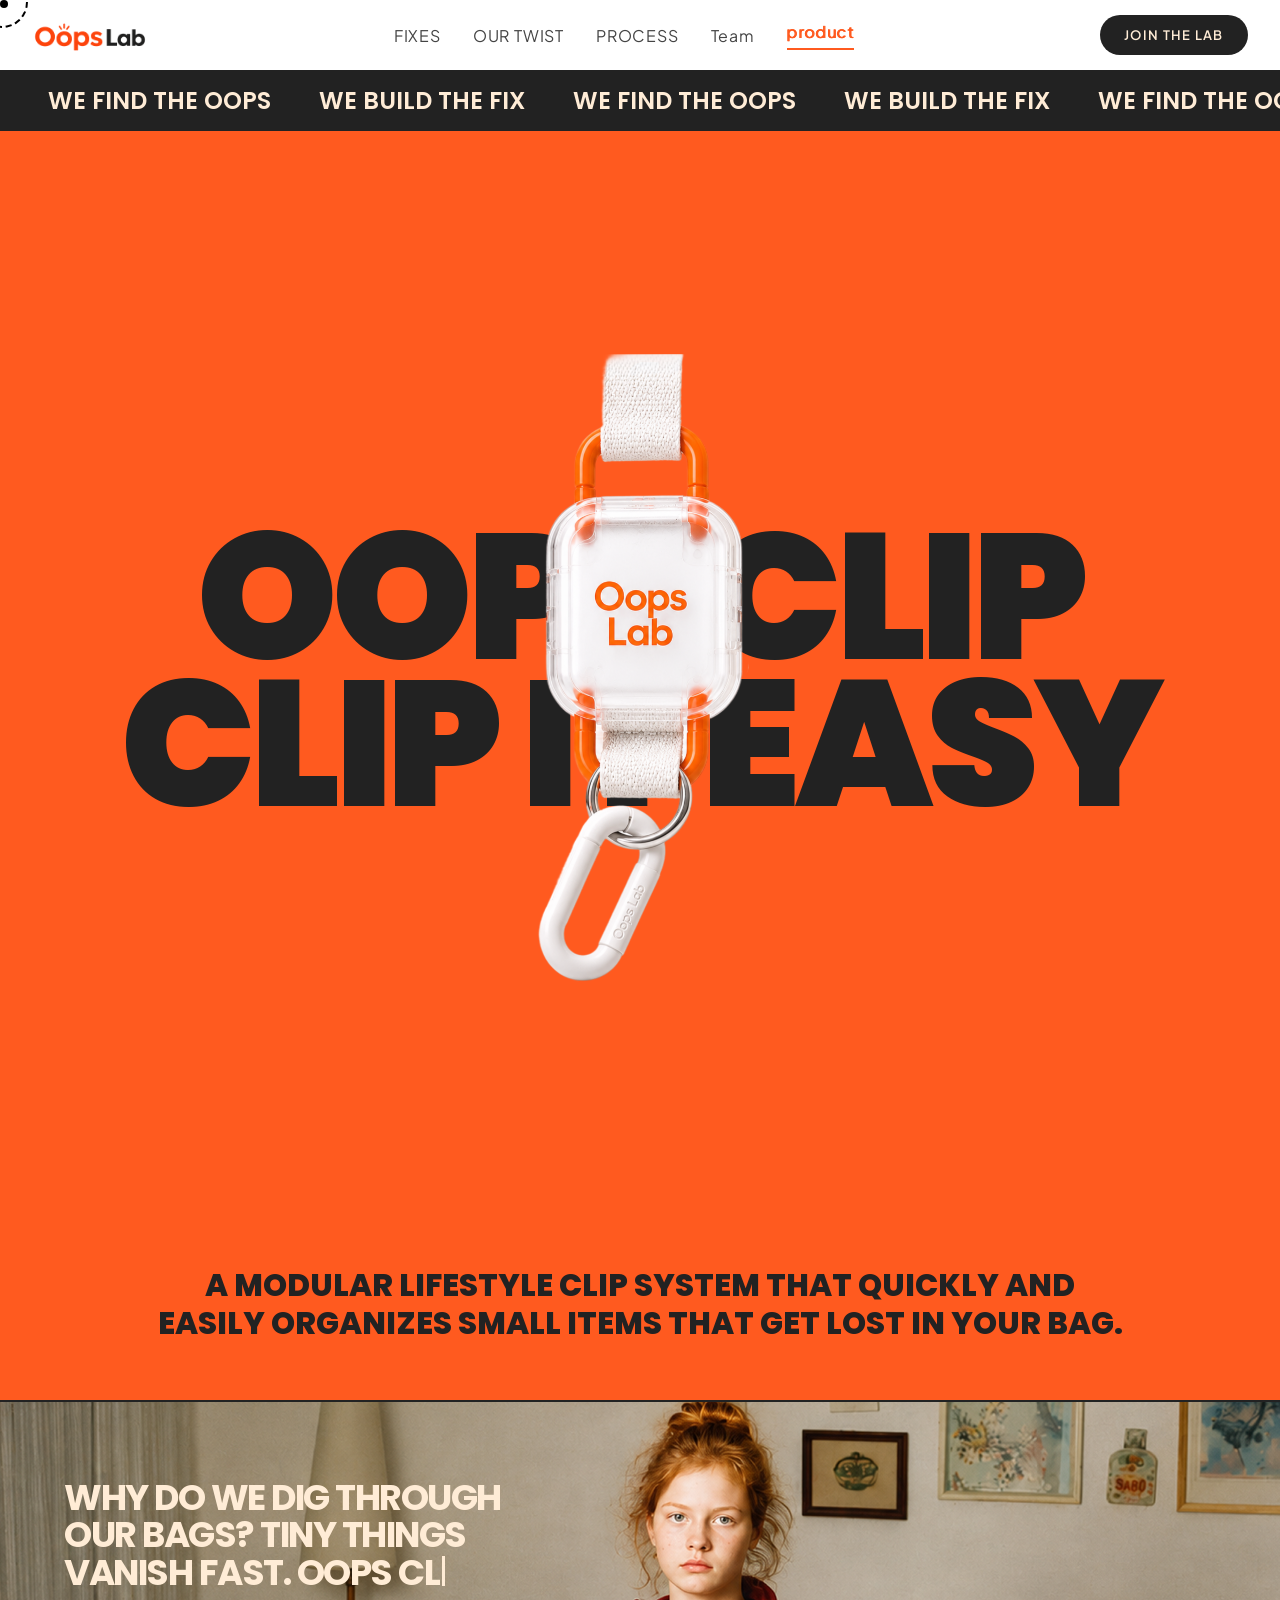
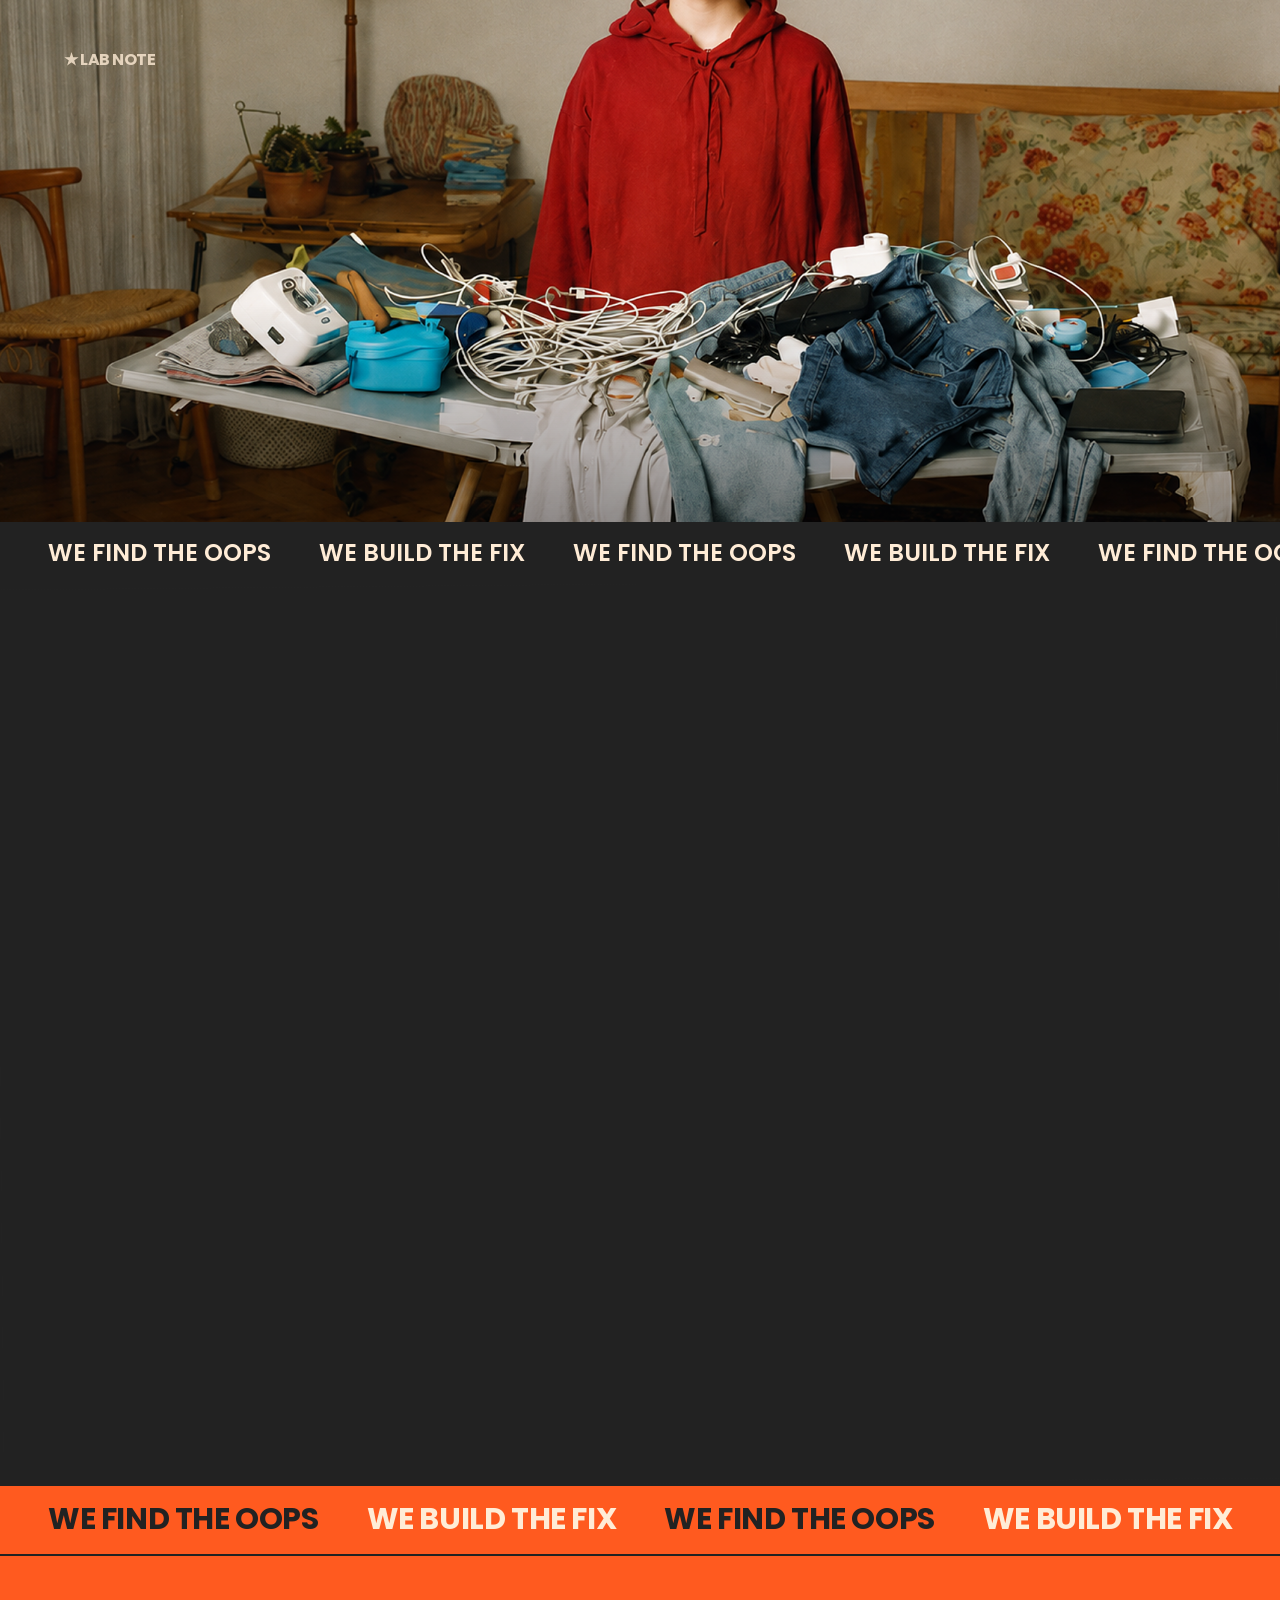
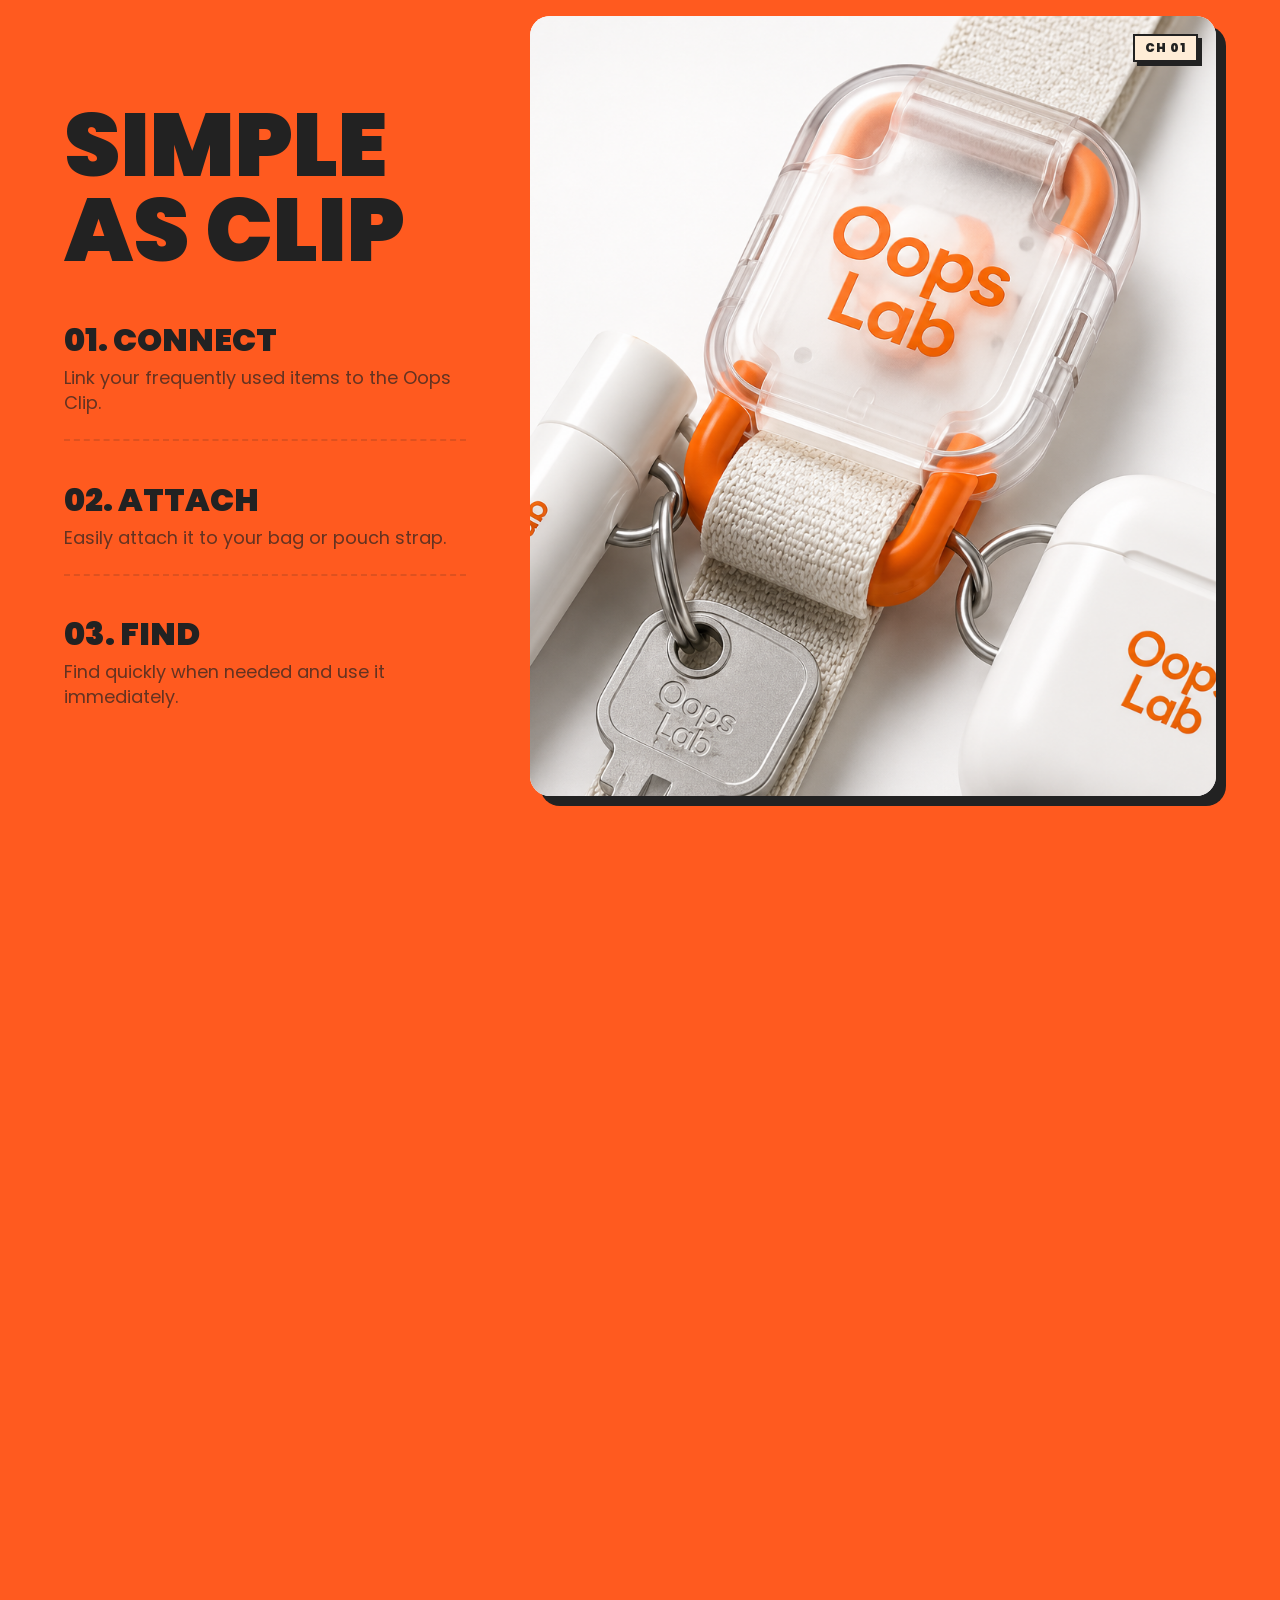
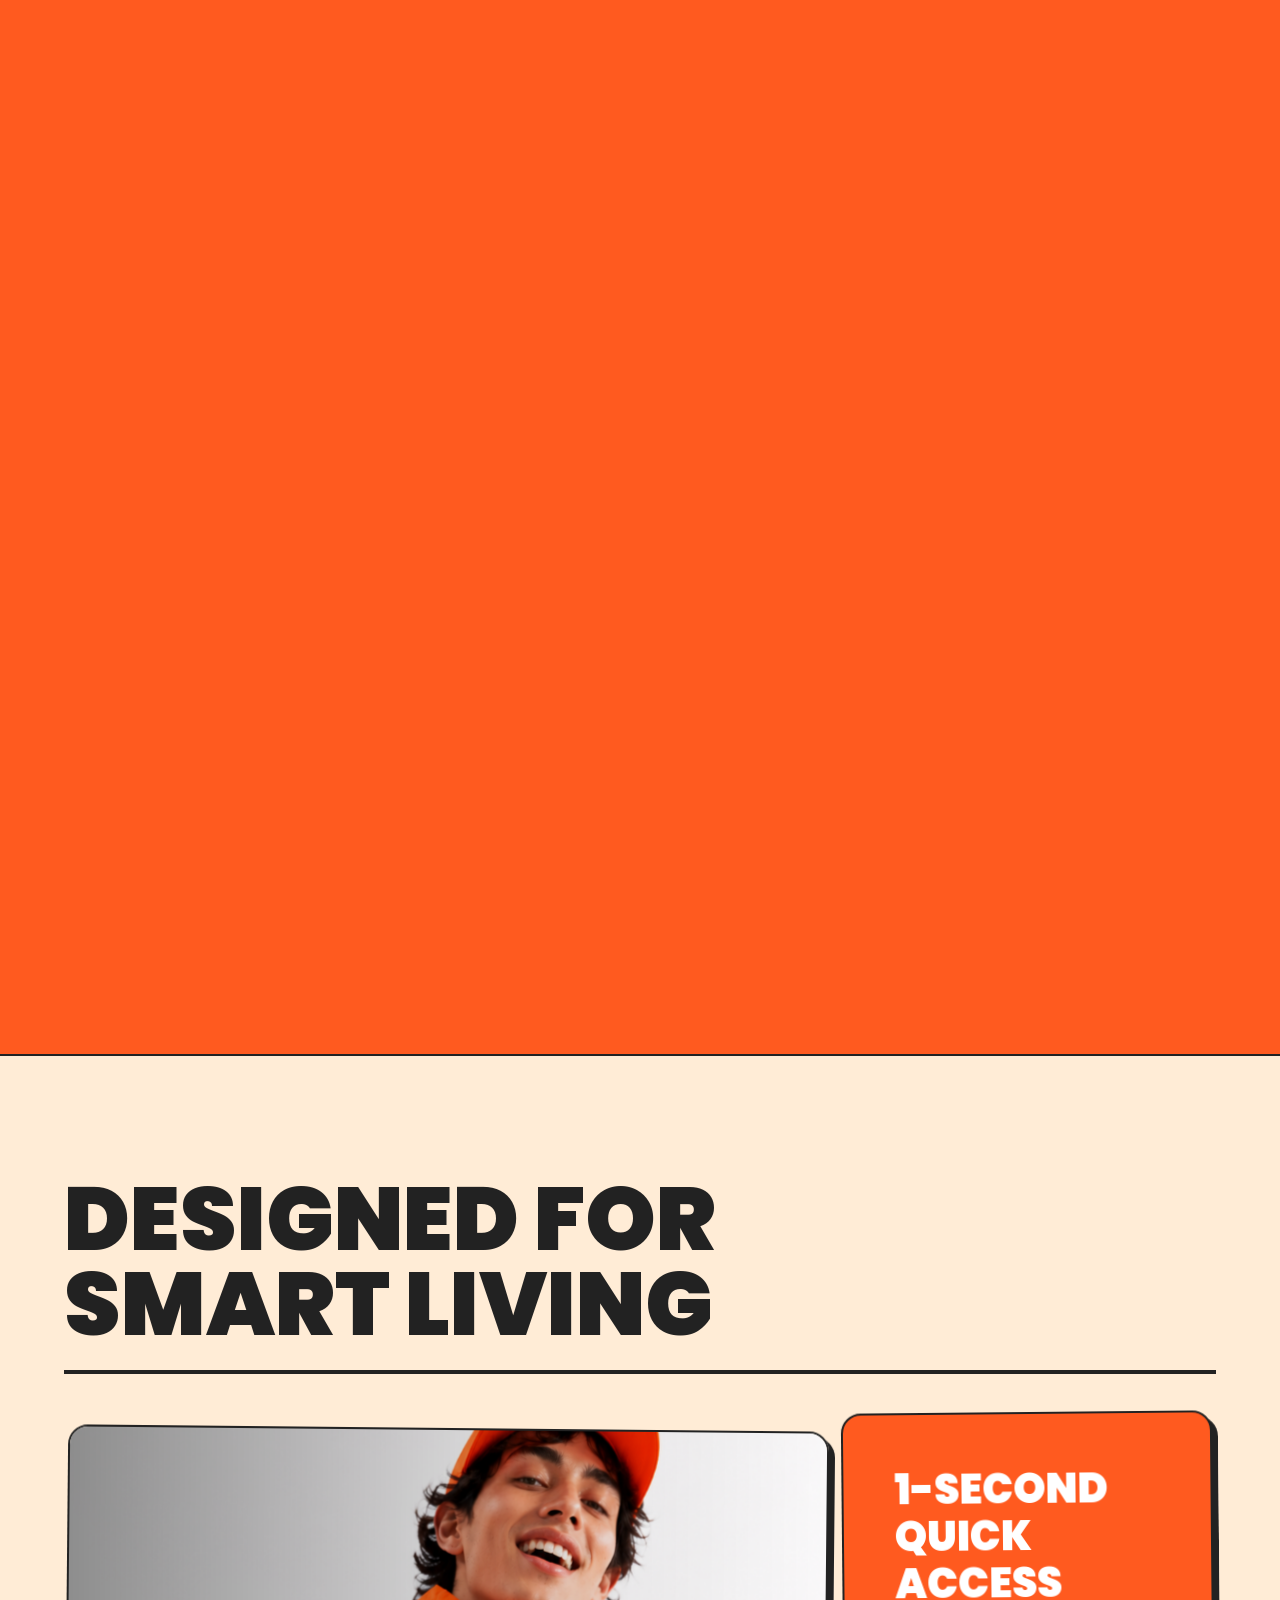
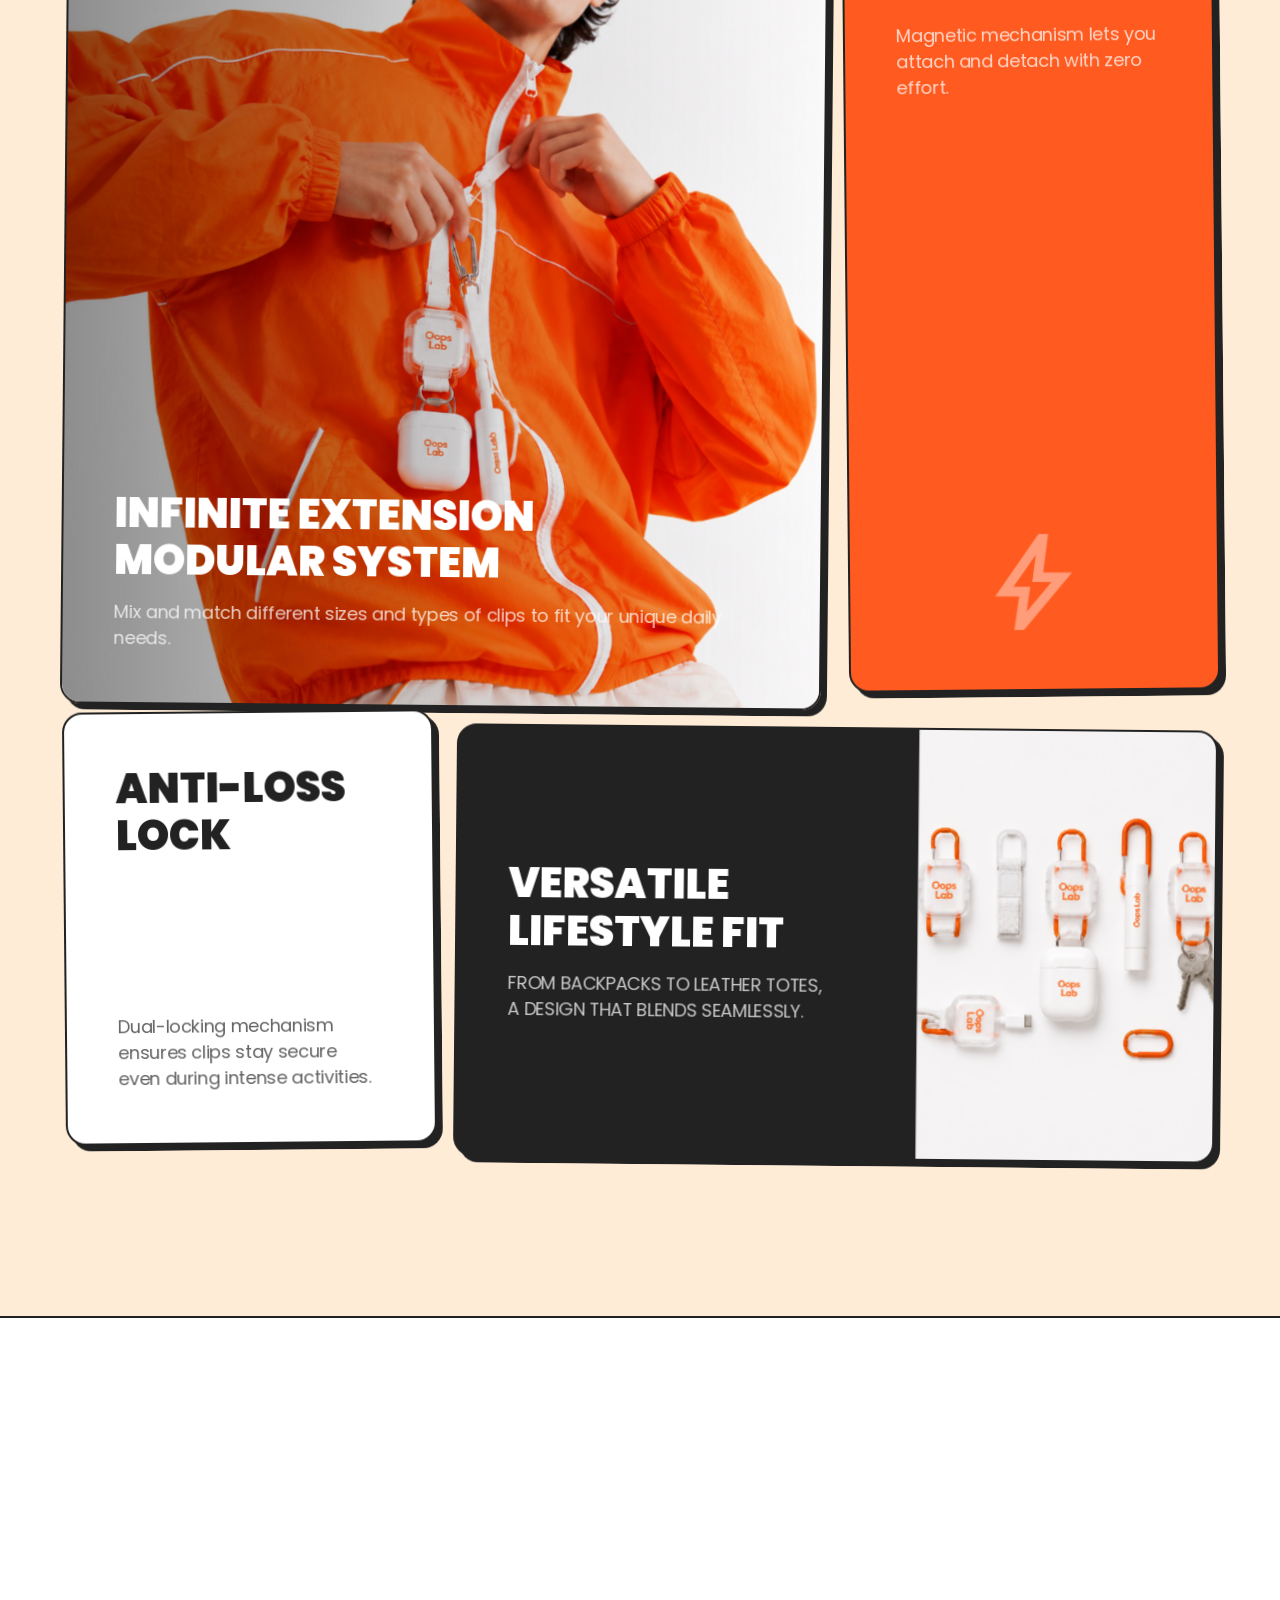
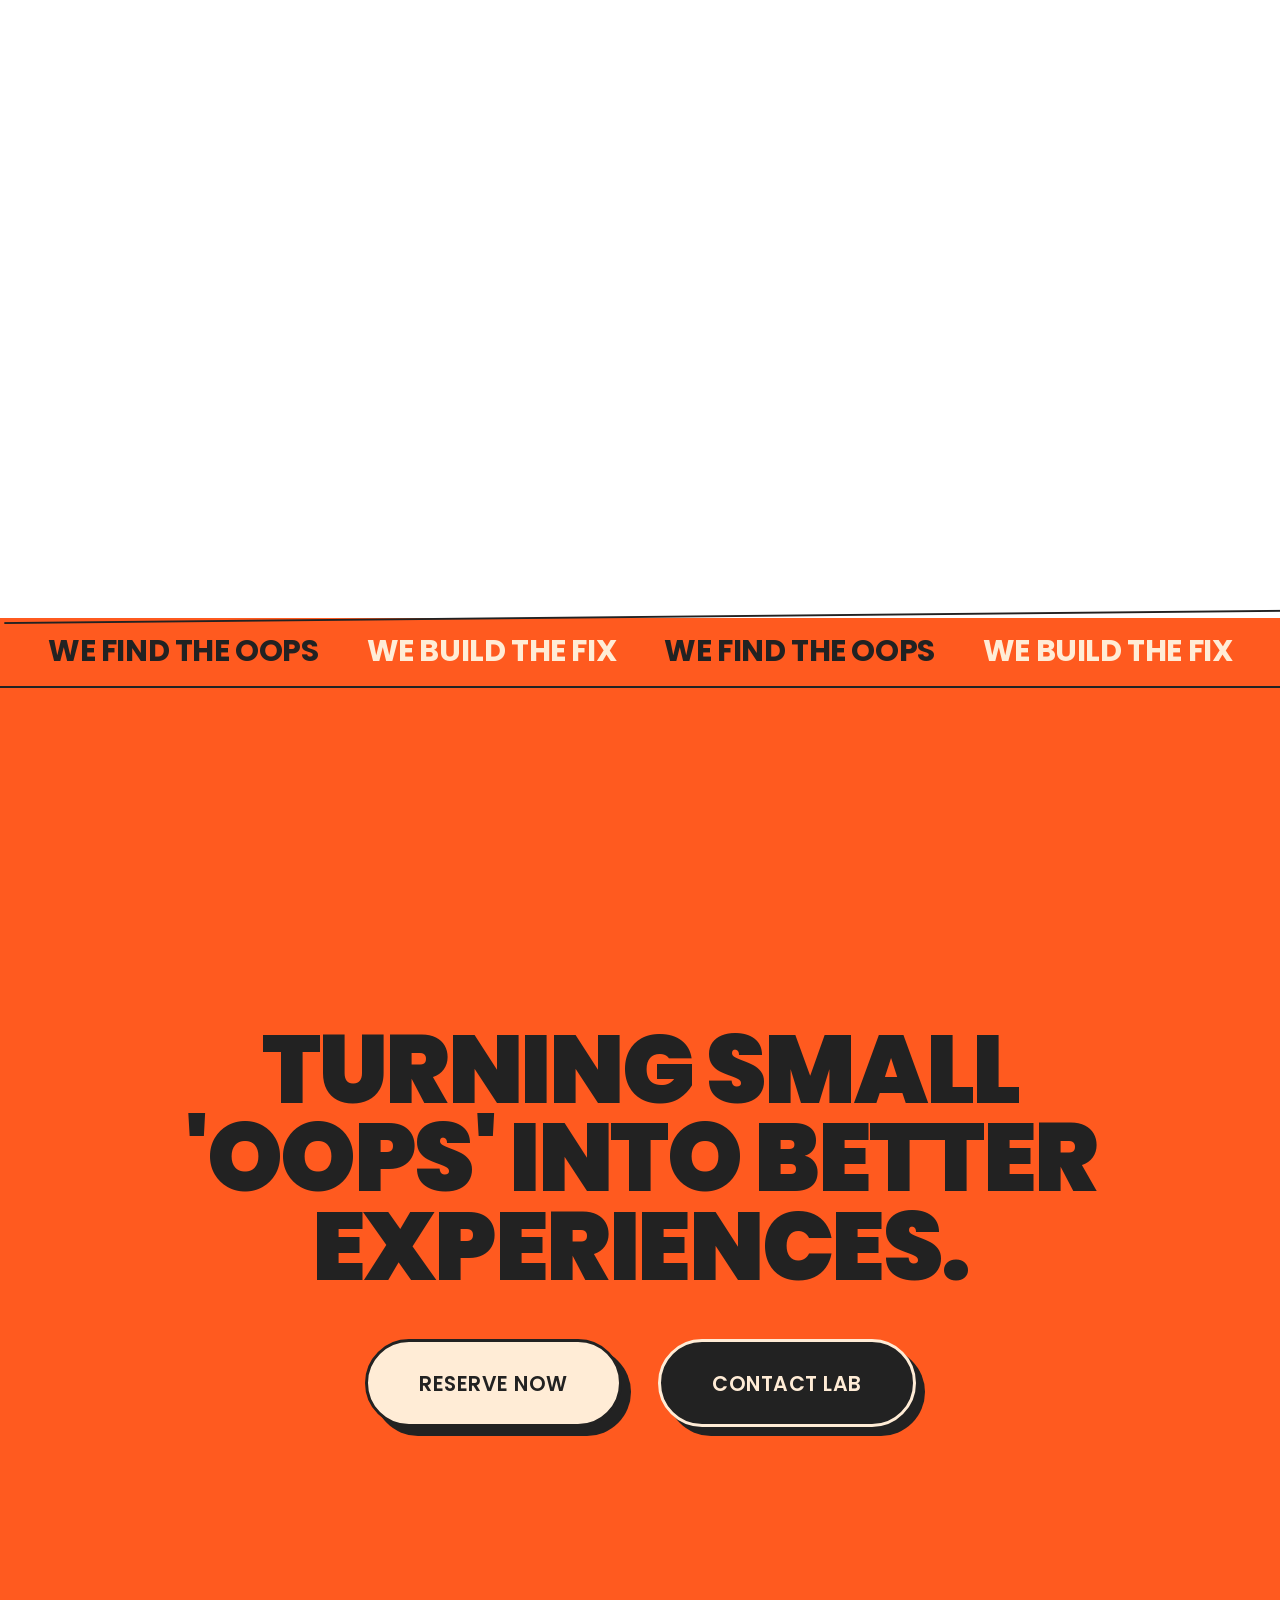
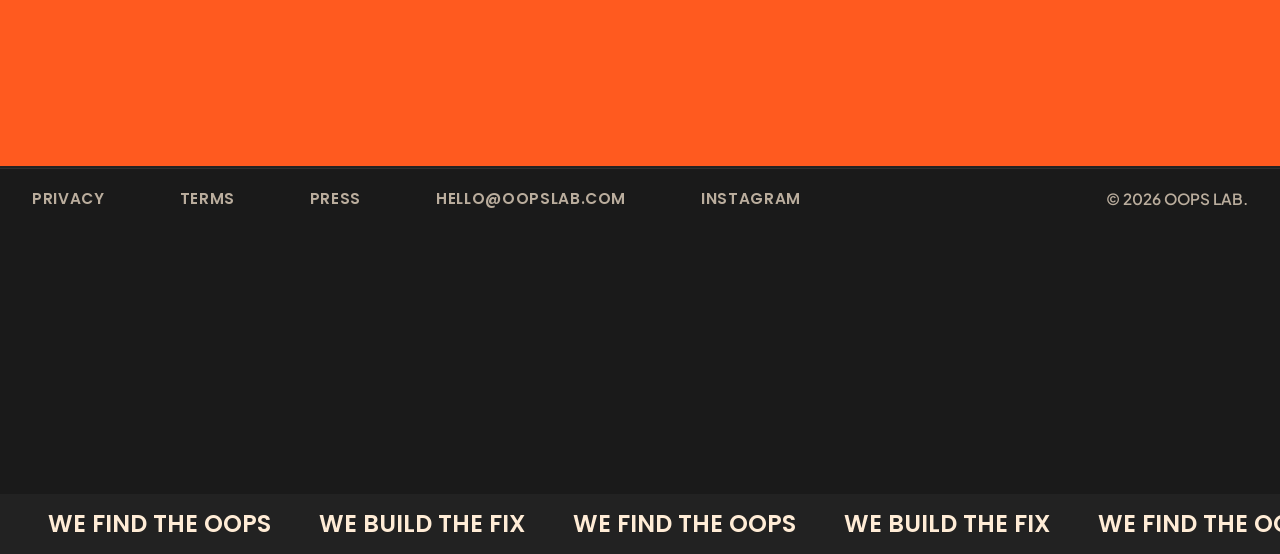
==== commit 5a7a8c26: "w w" ====
--- a/product.html
+++ b/product.html
@@ -134,7 +134,10 @@
     <section class="product-steps-section">
       <div class="container product-steps-container">
         <div class="steps-left-col">
-          <h2 class="steps-section-title">SIMPLE<br>AS CLIP</h2>
+          <h2 class="steps-section-title">
+            <span>SIMPLE</span>
+            <span>AS CLIP</span>
+          </h2>
           <div class="steps-list">
             <div class="step-item">
               <h3 class="step-item-title">01. CONNECT</h3>
@@ -152,7 +155,11 @@
         </div>
         <div class="steps-right-col">
           <div class="steps-showcase-card">
-            <img src="assets/oops-clip-product.png" alt="Oops Clip Showcase" class="steps-showcase-img">
+            <img src="assets/oops-clip-product.png" alt="Oops Clip Showcase" class="steps-showcase-img is-showcase-active">
+            <img src="assets/Im.png" alt="Oops Clip worn by a model" class="steps-showcase-img">
+            <img src="assets/ge.png" alt="Oops Clip held by a model" class="steps-showcase-img">
+            <span class="steps-retro-scan" aria-hidden="true"></span>
+            <span class="steps-retro-channel" aria-hidden="true">CH 01</span>
           </div>
         </div>
       </div>
--- a/product.css
+++ b/product.css
@@ -342,6 +342,26 @@
   padding: 0 32px;
 }
 
+@media (min-width: 1025px) {
+  .product-steps-section {
+    height: 300vh;
+    align-items: flex-start;
+  }
+
+  .product-steps-container {
+    position: sticky;
+    top: 0;
+    width: 100%;
+    height: 100vh;
+  }
+
+  .steps-showcase-card {
+    width: auto;
+    height: min(880px, calc(100vh - 120px));
+    max-width: 100%;
+  }
+}
+
 .product-steps-container {
   display: grid;
   grid-template-columns: 402px 1fr;
@@ -359,6 +379,11 @@
   line-height: 0.95;
   margin-bottom: 50px;
   text-transform: uppercase;
+}
+
+.steps-section-title span {
+  display: block;
+  white-space: nowrap;
 }
 
 .steps-list {
@@ -410,13 +435,87 @@
   box-shadow: 10px 10px 0px var(--black);
   overflow: hidden;
   background-color: var(--white);
+  position: relative;
+  isolation: isolate;
 }
 
 .steps-showcase-img {
+  position: absolute;
+  inset: 0;
   width: 100%;
   height: 100%;
   object-fit: cover;
   display: block;
+  z-index: 1;
+  opacity: 0;
+  clip-path: inset(0 0 100% 0);
+  transform: scale(1.06);
+  transition:
+    opacity 0.16s steps(2, end),
+    clip-path 0.52s steps(7, end),
+    transform 0.72s cubic-bezier(0.16, 1, 0.3, 1);
+}
+
+.steps-showcase-img.is-showcase-active {
+  z-index: 2;
+  opacity: 1;
+  clip-path: inset(0);
+  transform: scale(1);
+}
+
+.steps-retro-scan {
+  position: absolute;
+  inset: 0;
+  z-index: 5;
+  pointer-events: none;
+  opacity: 0;
+  background:
+    repeating-linear-gradient(0deg, rgba(34, 34, 34, 0.045) 0 1px, transparent 1px 6px),
+    linear-gradient(to bottom, transparent 0, rgba(255, 90, 31, 0.26) 48%, rgba(255, 236, 214, 0.46) 50%, transparent 53%);
+  background-size: 100% 100%, 100% 34%;
+  background-position: center, center -35%;
+}
+
+.steps-retro-channel {
+  position: absolute;
+  right: 18px;
+  top: 18px;
+  z-index: 6;
+  padding: 6px 10px;
+  border: 2px solid var(--black);
+  background: var(--peach);
+  color: var(--black);
+  box-shadow: 4px 4px 0 var(--black);
+  font-family: 'Poppins', sans-serif;
+  font-size: 12px;
+  font-weight: 900;
+  line-height: 1;
+  letter-spacing: 1px;
+  pointer-events: none;
+}
+
+.steps-showcase-card.is-retro-switching .steps-retro-scan {
+  animation: stepsRetroScan 0.46s steps(5, end);
+}
+
+.steps-showcase-card.is-retro-switching .is-showcase-active {
+  animation: stepsRetroImageLock 0.46s steps(4, end);
+}
+
+@keyframes stepsRetroScan {
+  0% { opacity: 0; background-position: center, center -35%; filter: hue-rotate(0deg); }
+  18% { opacity: 0.48; }
+  48% { opacity: 0.36; background-position: center, center 48%; filter: hue-rotate(12deg) saturate(1.18); }
+  78% { opacity: 0.2; background-position: center, center 118%; }
+  100% { opacity: 0; background-position: center, center 140%; filter: none; }
+}
+
+@keyframes stepsRetroImageLock {
+  0% { translate: -4px 0; filter: saturate(1.2) contrast(1.08) hue-rotate(-5deg); }
+  24% { translate: 3px 0; clip-path: inset(0 0 20% 0); }
+  44% { translate: -2px 0; clip-path: inset(15% 0 5% 0); filter: saturate(1.12) contrast(1.06) hue-rotate(5deg); }
+  68% { translate: 1px 0; clip-path: inset(4% 0 9% 0); }
+  100% { translate: 0 0; clip-path: inset(0); filter: none; }
 }
 
 /* Bento Grid Section */
@@ -1425,25 +1524,6 @@
   transform: translateZ(20px) scale(1.025);
 }
 
-.product-page .steps-showcase-card.oops-product-elastic {
-  transform:
-    perspective(1050px)
-    rotateX(var(--showcase-rx, 0deg))
-    rotateY(var(--showcase-ry, 0deg))
-    translate3d(var(--showcase-x, 0px), var(--showcase-y, 0px), 0);
-  transform-style: preserve-3d;
-  transition: transform 0.34s cubic-bezier(0.16, 1, 0.3, 1);
-  will-change: transform;
-}
-
-.product-page .steps-showcase-card.oops-product-elastic .steps-showcase-img {
-  transform:
-    translate3d(var(--showcase-image-x, 0px), var(--showcase-image-y, 0px), 36px)
-    scale(1.045);
-  transition: transform 0.3s cubic-bezier(0.16, 1, 0.3, 1);
-  will-change: transform;
-}
-
 .product-page .video-container-inner.oops-product-cinematic #product-video {
   transform:
     translate3d(var(--video-pan-x, 0px), var(--video-pan-y, 0px), 0)
@@ -1484,8 +1564,6 @@
 
 @media (prefers-reduced-motion: reduce) {
   .product-page .bento-item.oops-product-tilt,
-  .product-page .steps-showcase-card.oops-product-elastic,
-  .product-page .steps-showcase-card.oops-product-elastic .steps-showcase-img,
   .product-page .video-container-inner.oops-product-cinematic #product-video,
   .product-page .vision-lab-card.oops-product-depth .vision-bg-img,
   .product-page .product-preorder-section.oops-product-drift .preorder-bg-img {
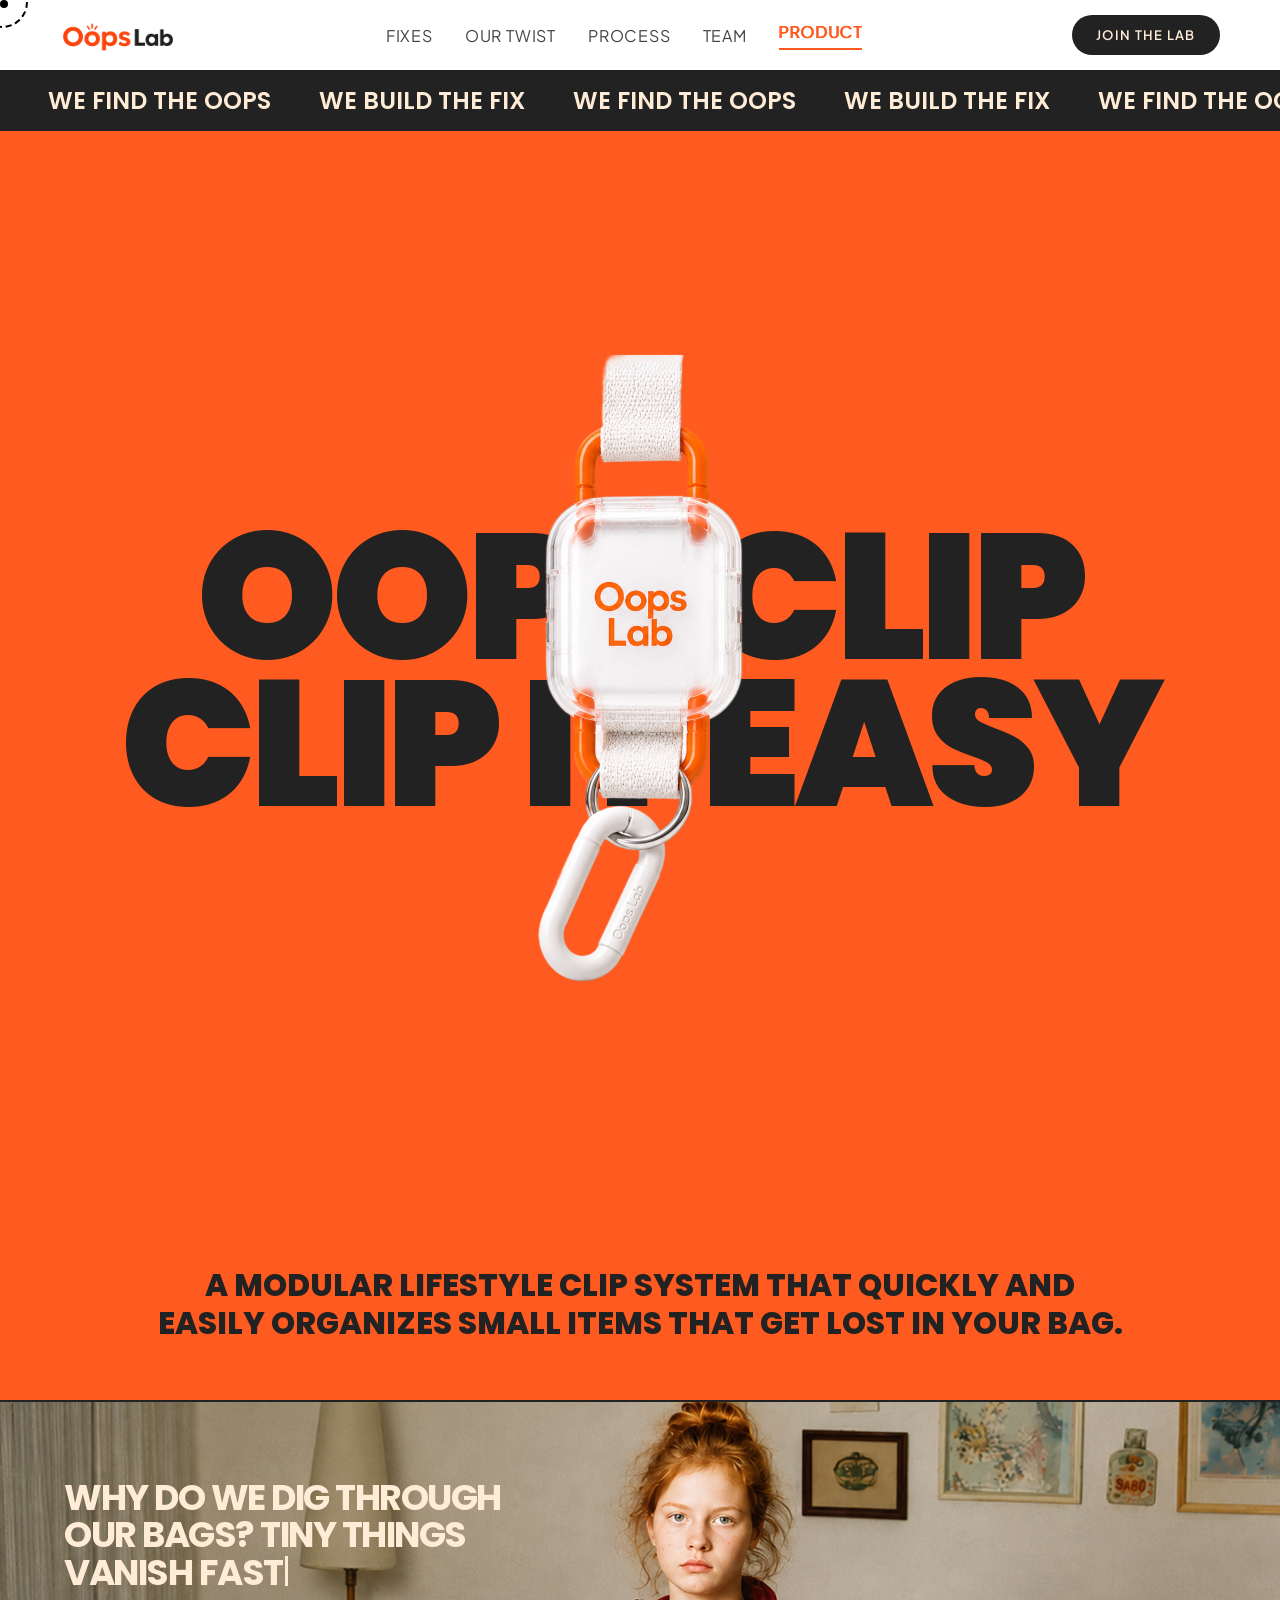
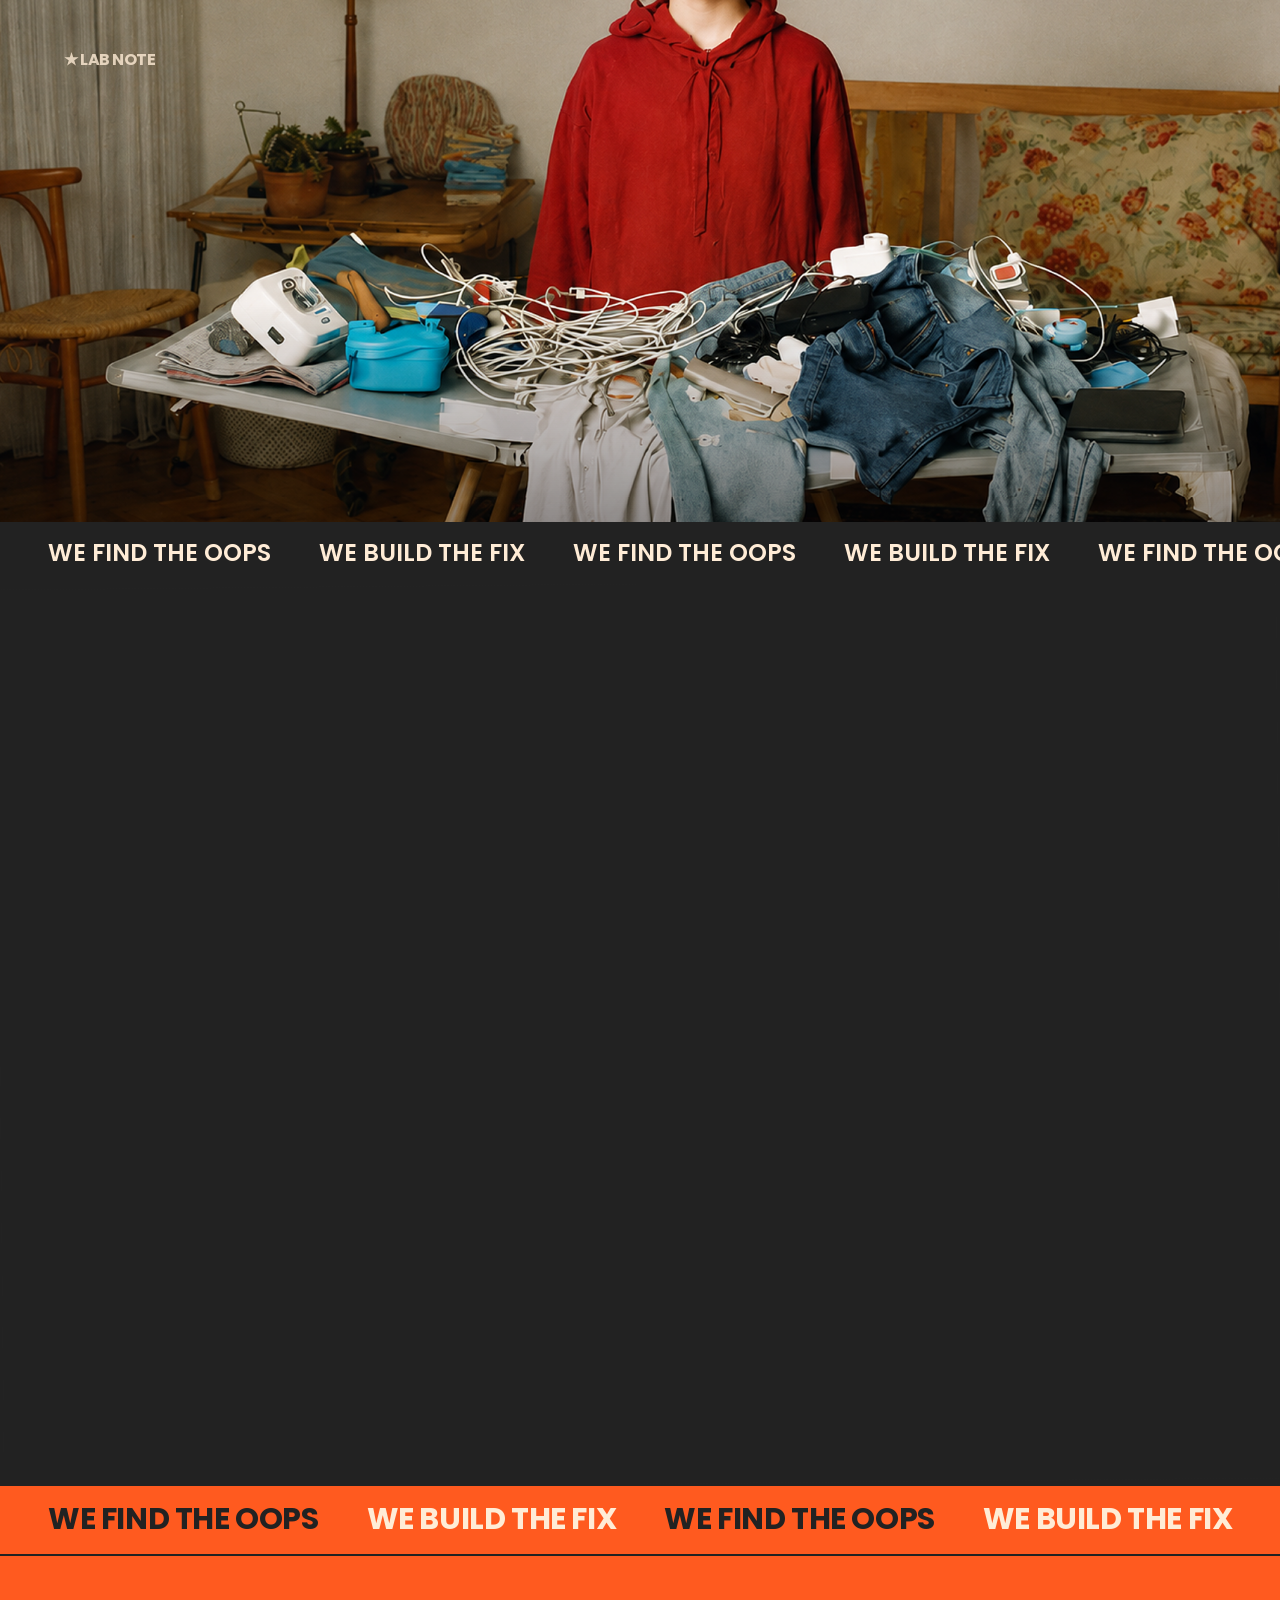
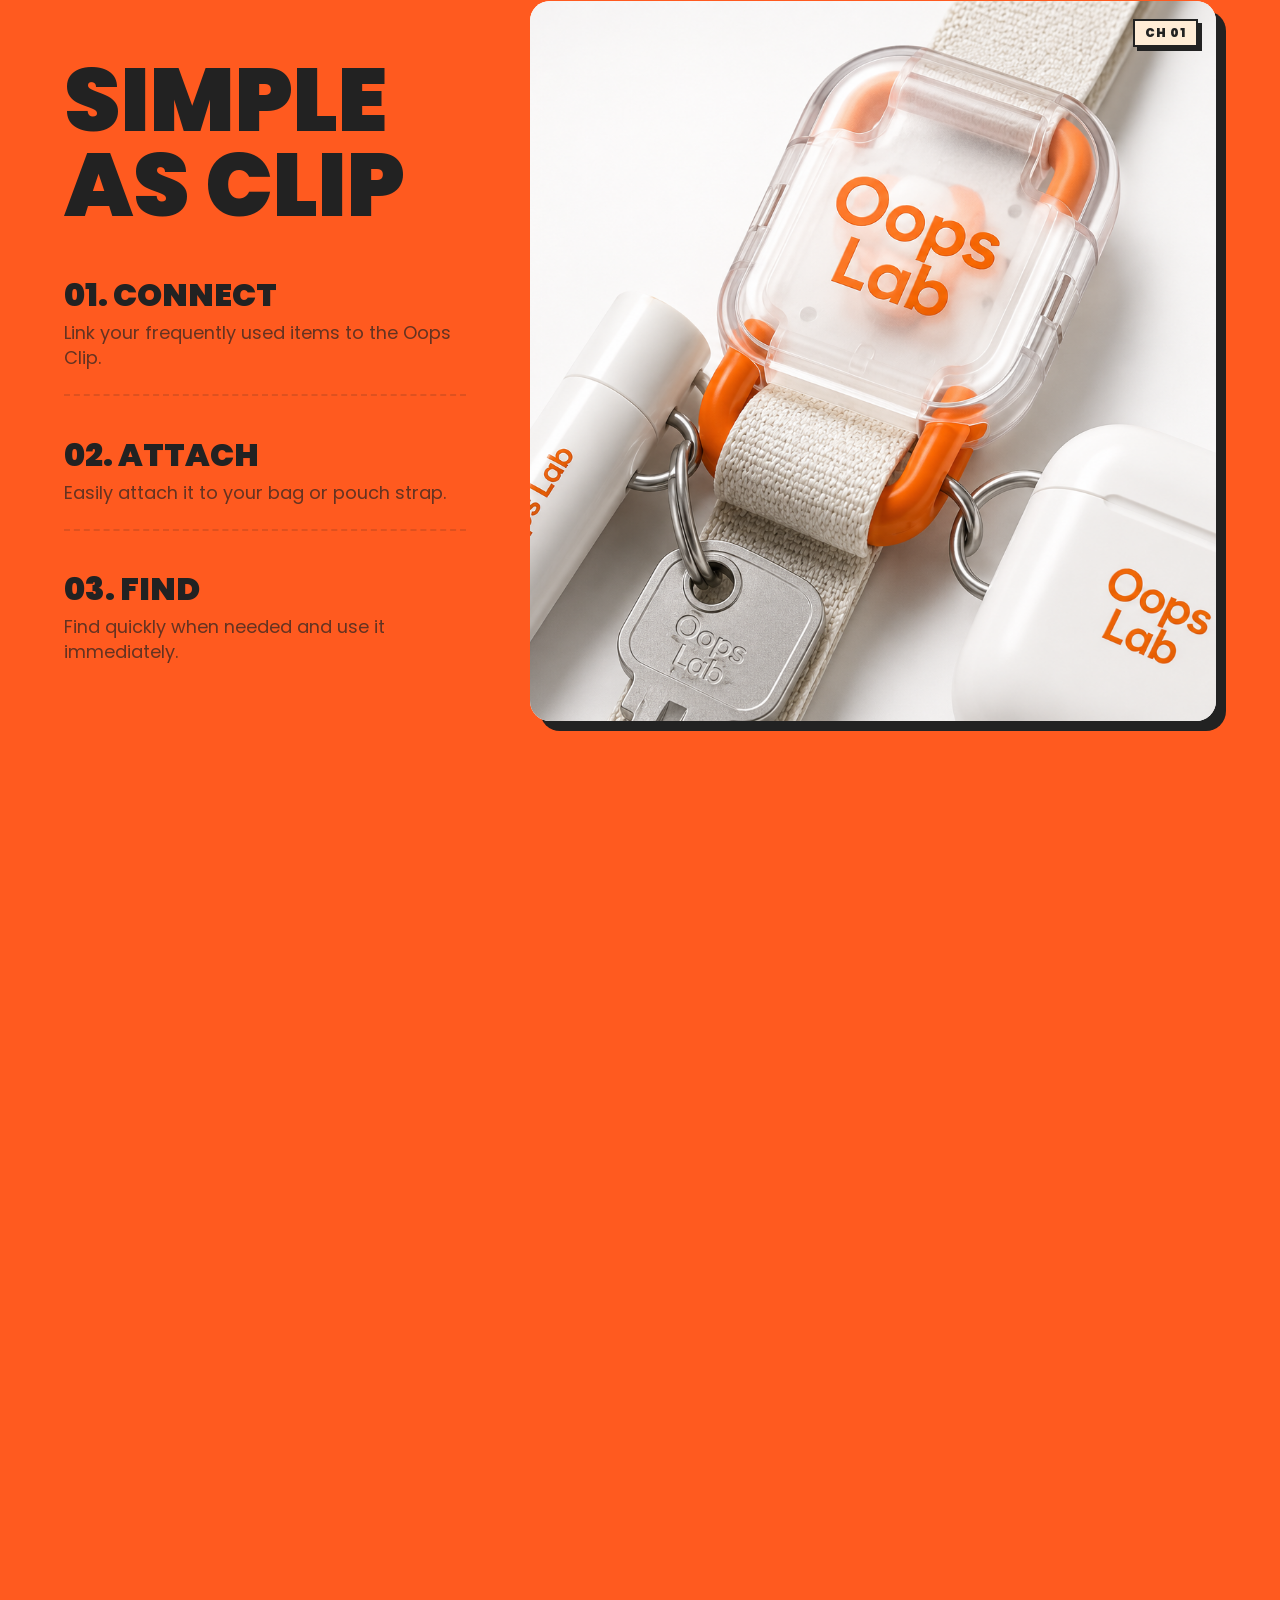
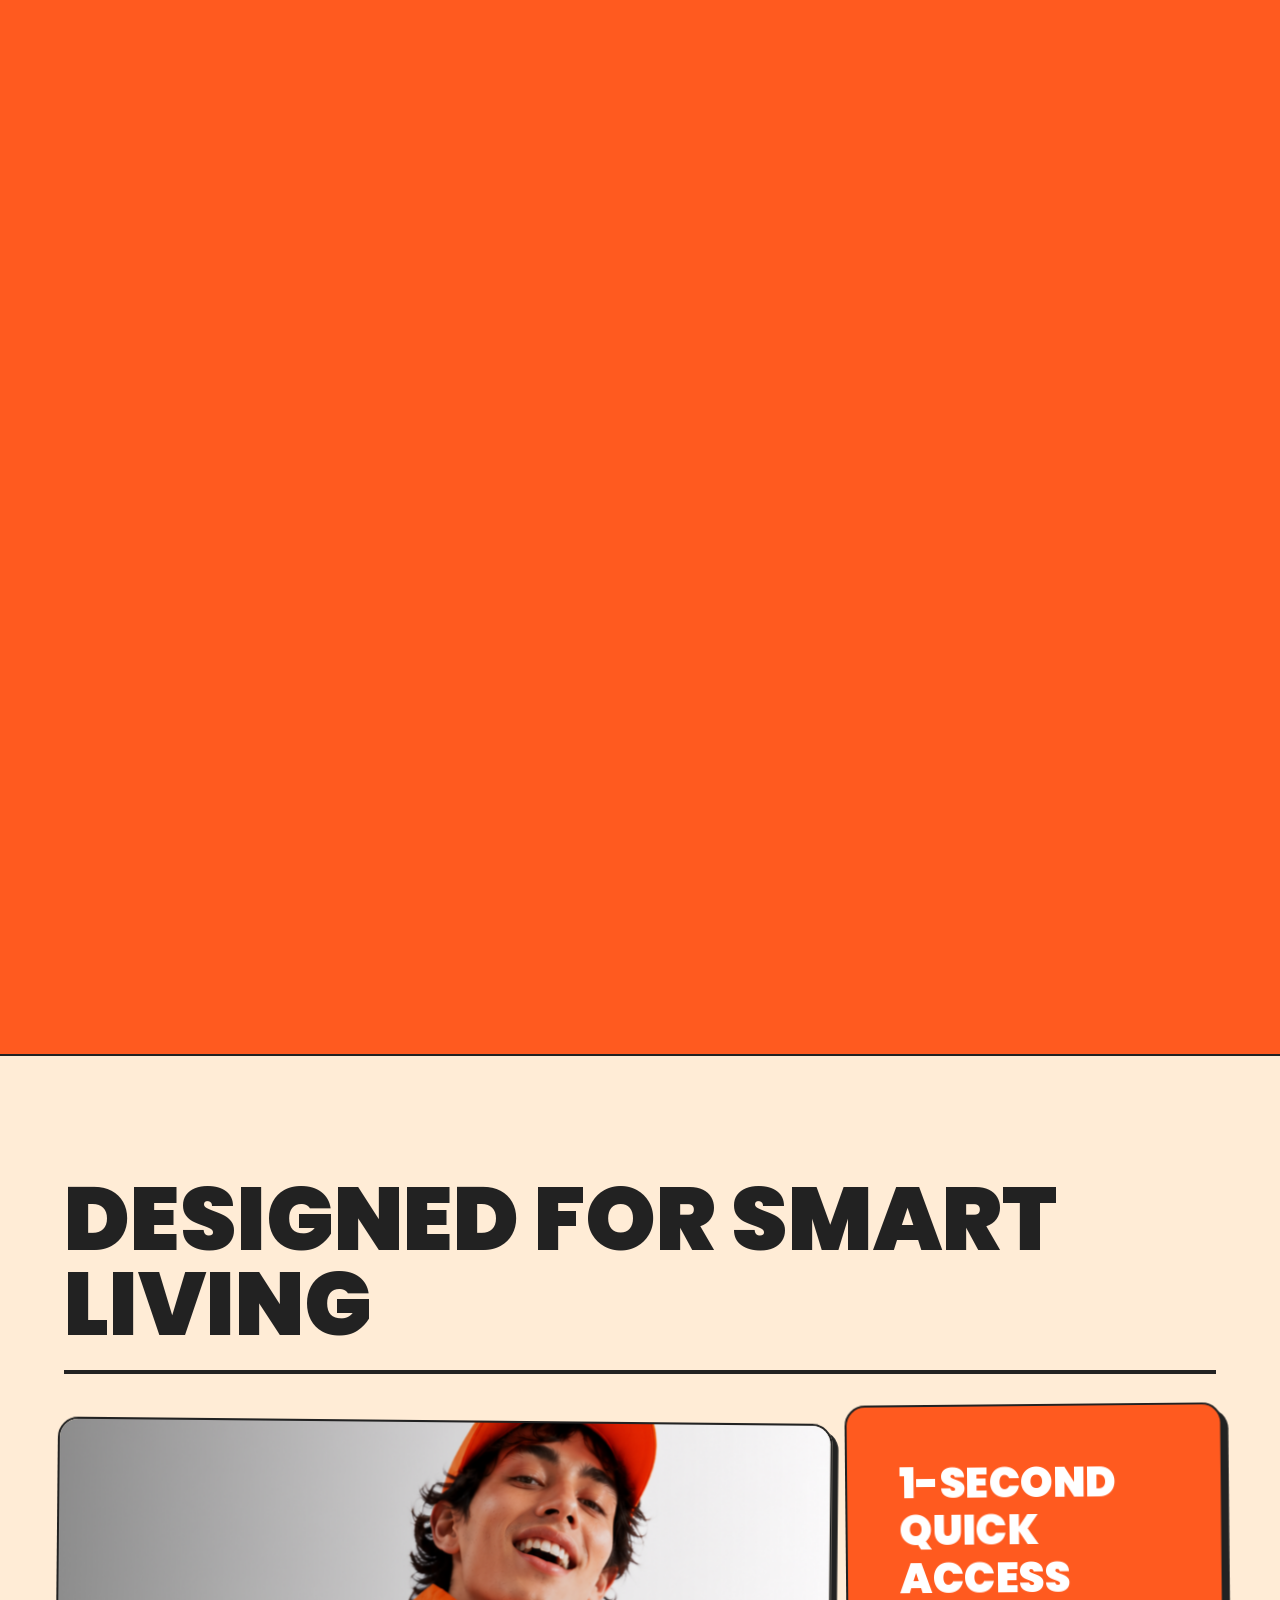
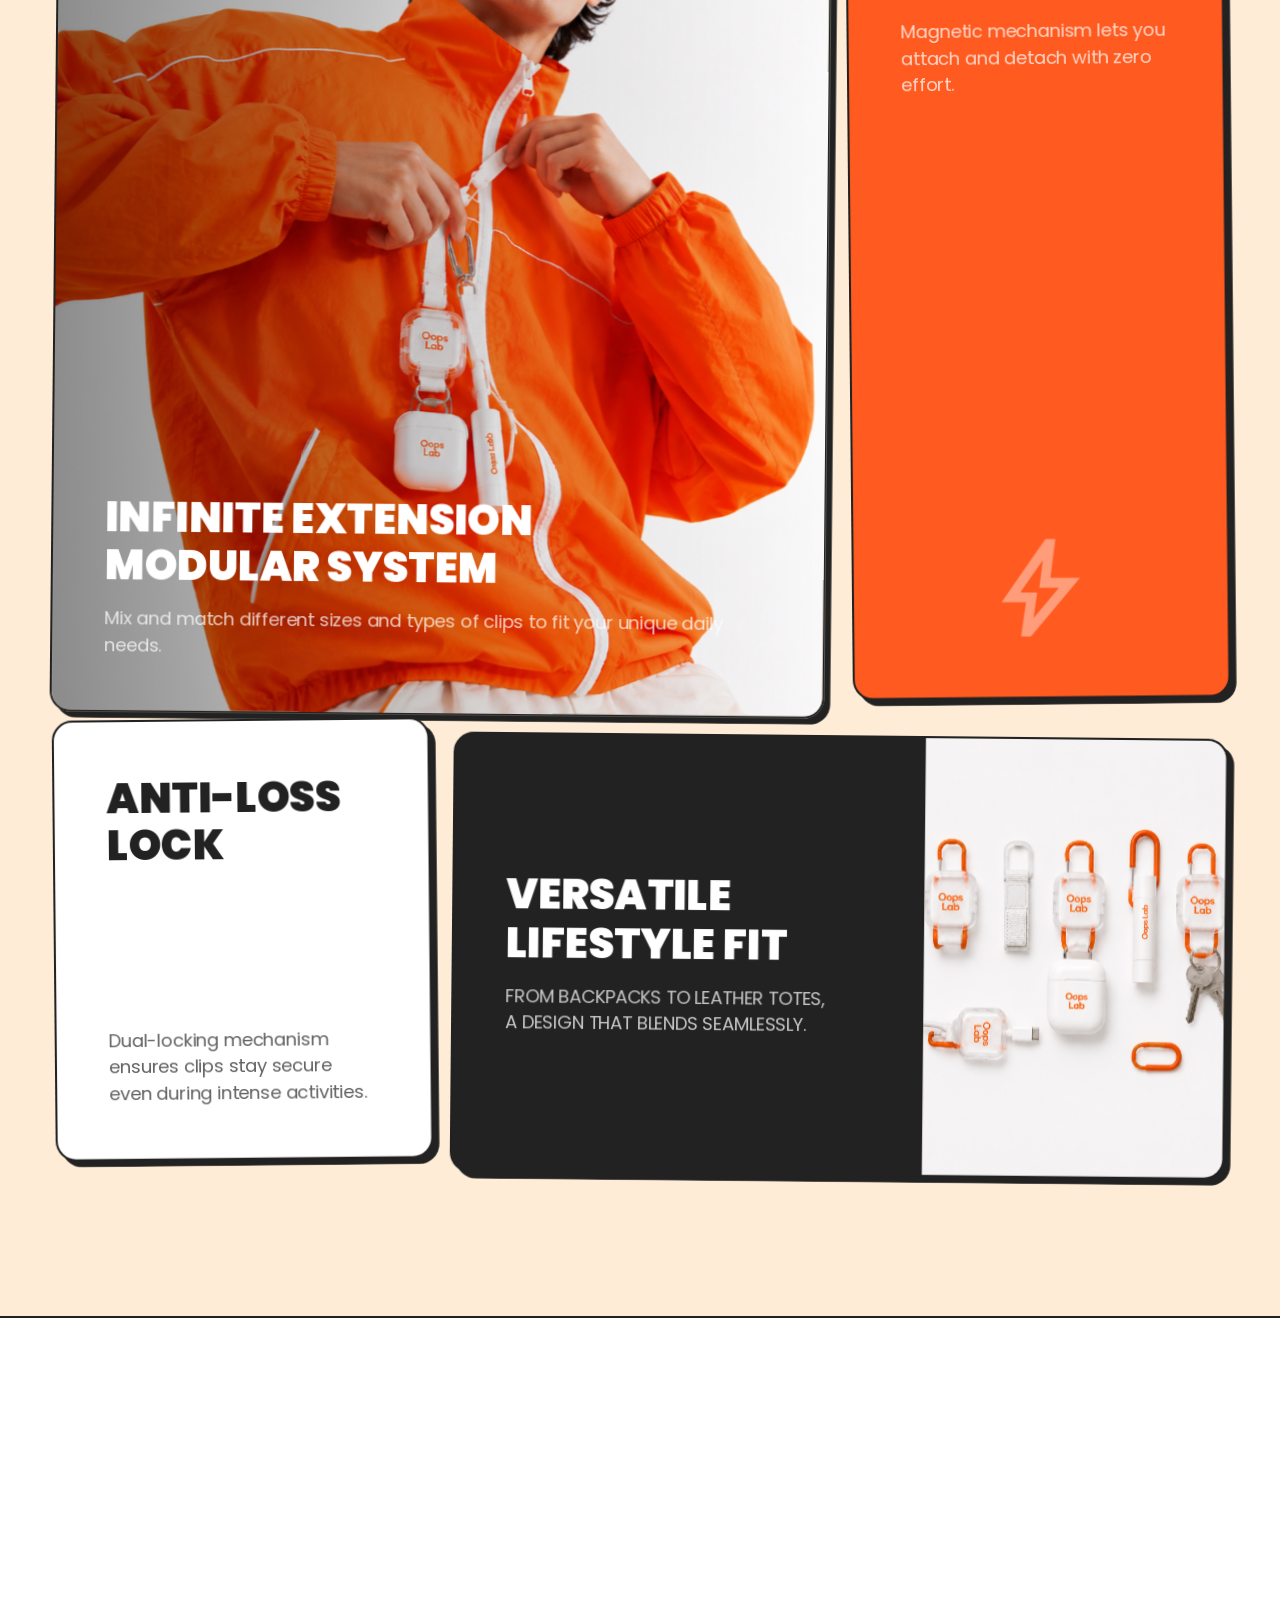
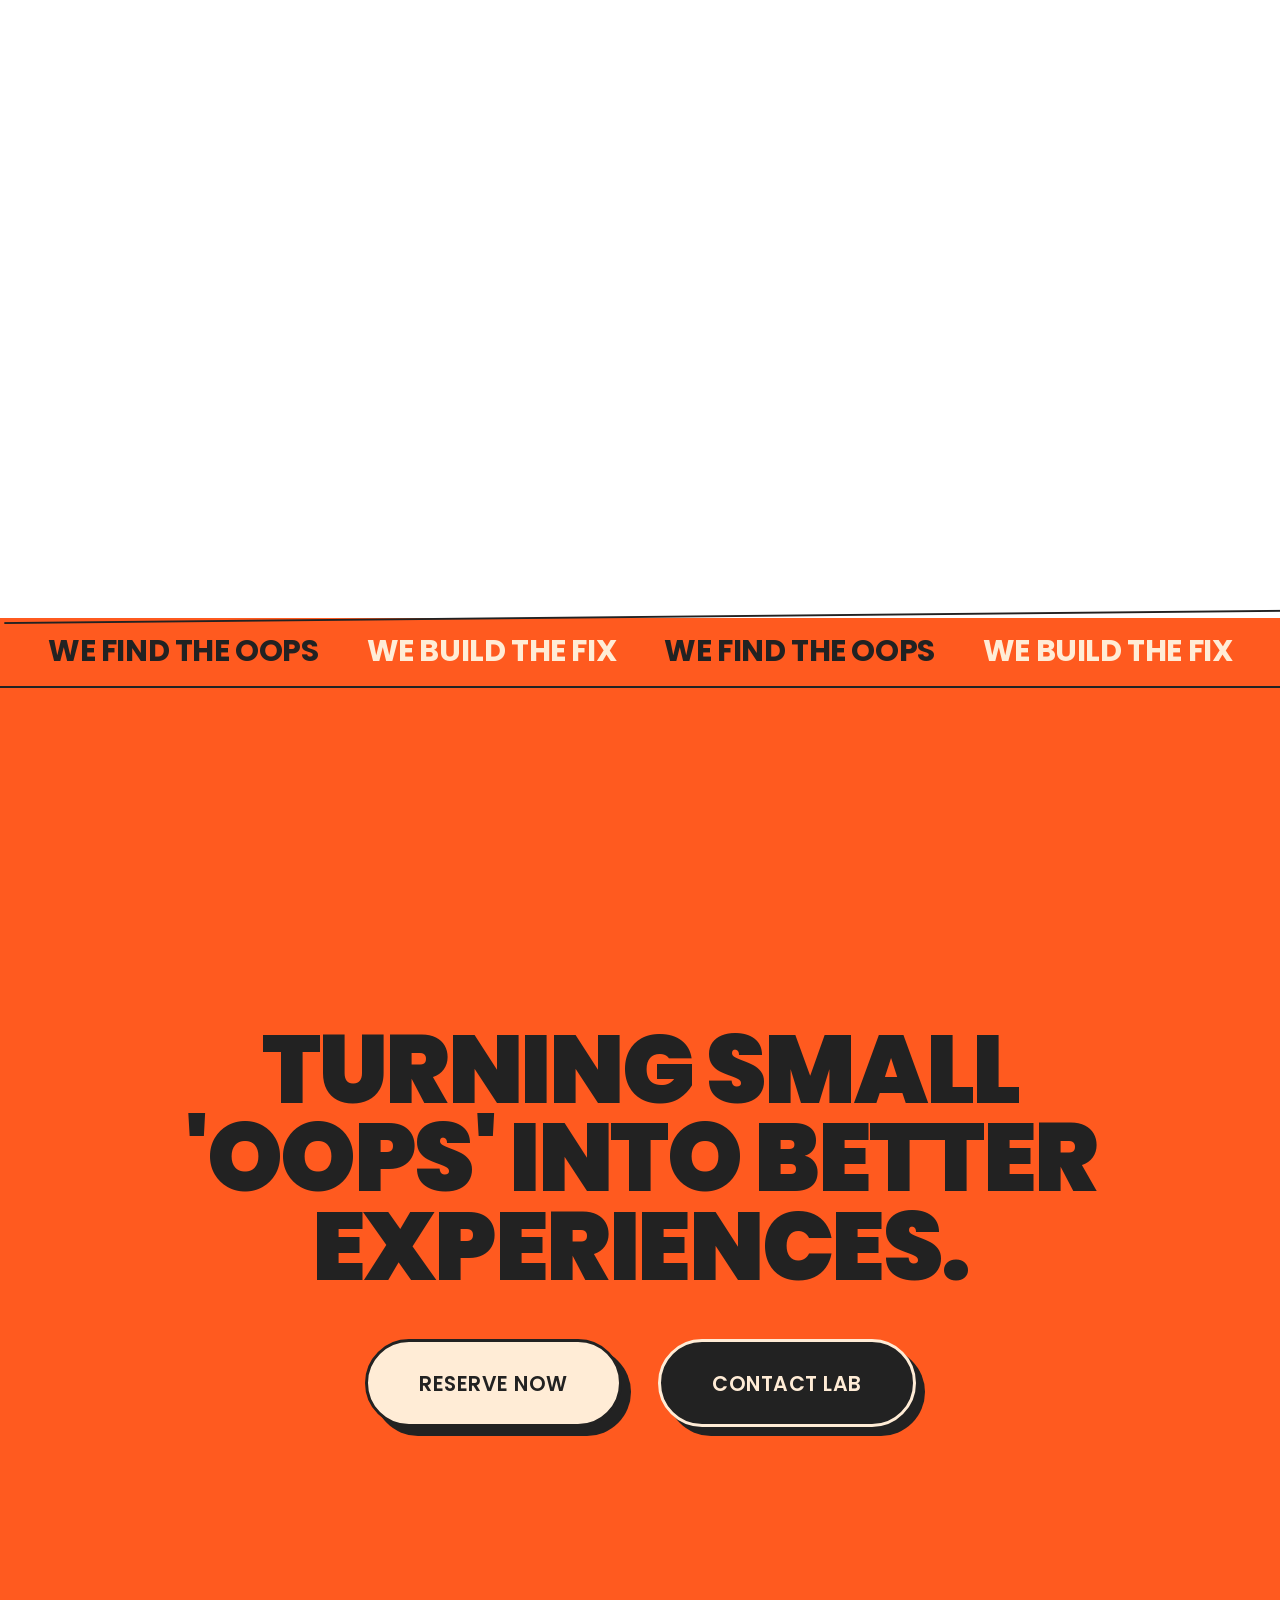
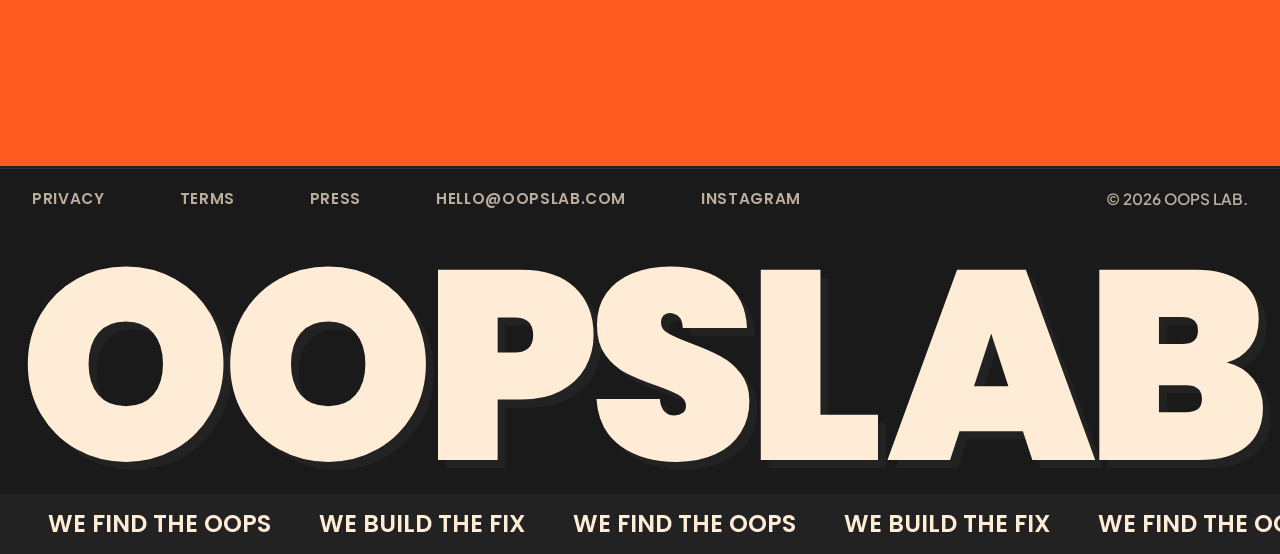
==== commit 65297fb1: "end d" ====
--- a/product.html
+++ b/product.html
@@ -1,24 +1,19 @@
 <!DOCTYPE html>
 <html lang="en">
-
 <head>
   <meta charset="UTF-8">
   <meta name="viewport" content="width=device-width, initial-scale=1.0">
   <title>Oops Lab - Product</title>
-  <meta name="description"
-    content="Oops Clip - A modular lifestyle clip system that solves the little annoyances of daily clutter.">
+  <meta name="description" content="Oops Clip - A modular lifestyle clip system that solves the little annoyances of daily clutter.">
   <link rel="preconnect" href="https://fonts.googleapis.com">
   <link rel="preconnect" href="https://fonts.gstatic.com" crossorigin>
-  <link
-    href="https://fonts.googleapis.com/css2?family=Plus+Jakarta+Sans:wght@400;500;600;700&family=Poppins:ital,wght@0,400;0,500;0,600;0,700;0,800;0,900;1,800;1,900&display=swap"
-    rel="stylesheet">
+  <link href="https://fonts.googleapis.com/css2?family=Plus+Jakarta+Sans:wght@400;500;600;700&family=Poppins:ital,wght@0,400;0,500;0,600;0,700;0,800;0,900;1,800;1,900&display=swap" rel="stylesheet">
   <link rel="stylesheet" href="index.css">
   <link rel="stylesheet" href="product.css">
 </head>
-
 <body class="product-page">
   <div class="main-page-wrapper">
-
+  
     <!-- Unified Navigation Bar (Header) -->
     <nav class="navbar">
       <div class="nav-container">
@@ -29,8 +24,8 @@
           <a href="index.html#fixes">FIXES</a>
           <a href="index.html#twist">OUR TWIST</a>
           <a href="index.html#process">PROCESS</a>
-          <a href="team.html">Team</a>
-          <a href="product.html" class="active">product</a>
+          <a href="team.html">TEAM</a>
+          <a href="product.html" class="active">PRODUCT</a>
         </div>
         <button class="btn btn-dark">JOIN THE LAB</button>
       </div>
@@ -112,8 +107,7 @@
     <!-- Video Preview Section -->
     <section class="product-video-section">
       <div class="video-container-inner" id="video-container">
-        <video id="product-video" src="assets/oops-clip-hero.mp4" autoplay loop muted playsinline
-          style="width: 100%; height: 100%; object-fit: cover; display: block;"></video>
+        <video id="product-video" src="assets/oops-clip-hero.mp4" autoplay loop muted playsinline style="width: 100%; height: 100%; object-fit: cover; display: block;"></video>
       </div>
     </section>
 
@@ -169,20 +163,21 @@
     <section class="product-bento-section">
       <div class="container product-bento-container">
         <div class="bento-section-header">
-          <h2 class="bento-section-title">DESIGNED FOR<br>SMART LIVING</h2>
+          <h2 class="bento-section-title">
+            <span>DESIGNED FOR</span>
+            <span>SMART LIVING</span>
+          </h2>
         </div>
         <div class="bento-grid">
           <!-- Card 1: Infinite Extension -->
           <div class="bento-item bento-span-8 bento-card-infinite">
             <div class="bento-card-bg">
-              <video src="assets/oops-clip-modular.mp4" poster="assets/Im.png" autoplay loop muted playsinline
-                class="bento-img-cover" style="width: 100%; height: 100%; object-fit: cover; display: block;"></video>
+              <video src="assets/oops-clip-modular.mp4" poster="assets/Im.png" autoplay loop muted playsinline class="bento-img-cover" style="width: 100%; height: 100%; object-fit: cover; display: block;"></video>
               <div class="bento-card-gradient"></div>
             </div>
             <div class="bento-card-content">
               <h3 class="bento-card-title text-white">INFINITE EXTENSION<br>MODULAR SYSTEM</h3>
-              <p class="bento-card-desc text-white-opacity">Mix and match different sizes and types of clips to fit your
-                unique daily needs.</p>
+              <p class="bento-card-desc text-white-opacity">Mix and match different sizes and types of clips to fit your unique daily needs.</p>
             </div>
           </div>
 
@@ -191,8 +186,7 @@
             <div class="bento-card-content flex-col-between">
               <div>
                 <h3 class="bento-card-title text-white">1-SECOND QUICK<br>ACCESS</h3>
-                <p class="bento-card-desc text-white-opacity">Magnetic mechanism lets you attach and detach with zero
-                  effort.</p>
+                <p class="bento-card-desc text-white-opacity">Magnetic mechanism lets you attach and detach with zero effort.</p>
               </div>
               <div class="bento-card-icon-wrapper">
                 <img src="assets/icon.svg" alt="Lightning Icon" class="bento-icon-svg">
@@ -204,8 +198,7 @@
           <div class="bento-item bento-span-4 bento-card-white">
             <div class="bento-card-content">
               <h3 class="bento-card-title text-black">ANTI-LOSS LOCK</h3>
-              <p class="bento-card-desc text-gray">Dual-locking mechanism ensures clips stay secure even during intense
-                activities.</p>
+              <p class="bento-card-desc text-gray">Dual-locking mechanism ensures clips stay secure even during intense activities.</p>
             </div>
           </div>
 
@@ -214,13 +207,10 @@
             <div class="bento-card-flex">
               <div class="bento-card-flex-text">
                 <h3 class="bento-card-title text-white">VERSATILE<br>LIFESTYLE FIT</h3>
-                <p class="bento-card-desc text-white-opacity">FROM BACKPACKS TO LEATHER TOTES,<br>A DESIGN THAT BLENDS
-                  SEAMLESSLY.</p>
+                <p class="bento-card-desc text-white-opacity">FROM BACKPACKS TO LEATHER TOTES,<br>A DESIGN THAT BLENDS SEAMLESSLY.</p>
               </div>
               <div class="bento-card-flex-image">
-                <video src="assets/oops-clip-problem.mp4" poster="assets/versatile-fit.png" autoplay loop muted
-                  playsinline class="bento-img-cover"
-                  style="width: 100%; height: 100%; object-fit: cover; display: block;"></video>
+                <video src="assets/oops-clip-problem.mp4" poster="assets/versatile-fit.png" autoplay loop muted playsinline class="bento-img-cover" style="width: 100%; height: 100%; object-fit: cover; display: block;"></video>
               </div>
             </div>
           </div>
@@ -283,7 +273,7 @@
           © 2026 OOPS LAB.
         </div>
       </div>
-
+      
       <!-- Huge bottom logo -->
       <div class="footer-huge-logo-wrapper" data-node-id="219:1422">
         <div class="footer-huge-logo animate-bounce-up" data-node-id="219:1423">
@@ -310,5 +300,4 @@
 
   <script src="script.js"></script>
 </body>
-
 </html>
--- a/index.css
+++ b/index.css
@@ -83,13 +83,20 @@
 }
 
 .nav-container {
-  max-width: 1440px;
+  max-width: 1920px;
   margin: 0 auto;
-  padding: 0 32px;
+  padding: 0 60px;
   height: 70px;
   display: flex;
   align-items: center;
   justify-content: space-between;
+  transition: padding 0.3s ease;
+}
+
+@media (max-width: 768px) {
+  .nav-container {
+    padding: 0 24px;
+  }
 }
 
 .logo img {
@@ -404,35 +411,22 @@
   display: inline-block;
   opacity: 0;
   transform: translateY(150px) scaleY(0.7);
+}
+
+body:not(.intro-active) .oopslab-huge-text span {
   animation: bounceUp 1.2s cubic-bezier(0.175, 0.885, 0.32, 1.275) forwards;
 }
 
-.oopslab-huge-text span:nth-child(1) {
-  animation-delay: 0.0s;
-}
-
-.oopslab-huge-text span:nth-child(2) {
-  animation-delay: 0.1s;
-}
-
-.oopslab-huge-text span:nth-child(3) {
-  animation-delay: 0.2s;
-}
-
-.oopslab-huge-text span:nth-child(4) {
-  animation-delay: 0.3s;
-}
-
-.oopslab-huge-text span:nth-child(5) {
-  animation-delay: 0.4s;
-}
-
-.oopslab-huge-text span:nth-child(6) {
-  animation-delay: 0.5s;
-}
-
-.oopslab-huge-text span:nth-child(7) {
-  animation-delay: 0.6s;
+.oopslab-huge-text span:nth-child(1) { animation-delay: 0.0s; }
+.oopslab-huge-text span:nth-child(2) { animation-delay: 0.1s; }
+.oopslab-huge-text span:nth-child(3) { animation-delay: 0.2s; }
+.oopslab-huge-text span:nth-child(4) { animation-delay: 0.3s; }
+.oopslab-huge-text span:nth-child(5) { animation-delay: 0.4s; }
+.oopslab-huge-text span:nth-child(6) { animation-delay: 0.5s; }
+.oopslab-huge-text span:nth-child(7) { animation-delay: 0.6s; }
+
+.oopslab-huge-text .l-letter {
+  letter-spacing: 4.1px;
 }
 
 @keyframes bounceUp {
@@ -456,13 +450,8 @@
   }
 }
 
-.oopslab-huge-text .l-letter {
-  letter-spacing: 4.1px;
-}
-
 /* HERO Section (Intro) */
 .hero-intro-section {
-  background-color: var(--bg-light);
   border-bottom: 1px solid var(--bg-dark);
   padding: 66px 32px 101px;
   display: flex;
@@ -1818,39 +1807,38 @@
 }
 
 /* Shared CTA title entrance across index, team, and product pages. */
-.oops-cta-bounce {
+.oops-cta-reveal {
   opacity: 0;
-  transform: translate3d(0, 92px, 0) scaleY(0.78);
-  transform-origin: center bottom;
+  transform: perspective(1200px) rotateX(-95deg);
+  transform-origin: center top;
   will-change: transform, opacity;
 }
 
-.oops-cta-bounce.oops-cta-bounce-in {
-  animation: oopsSharedCtaBounce 1.05s cubic-bezier(0.2, 0.82, 0.2, 1.18) forwards;
-}
-
-@keyframes oopsSharedCtaBounce {
+.oops-cta-reveal.oops-cta-reveal-in {
+  animation: oopsSharedCtaReveal 1.4s ease-in-out forwards;
+}
+
+@keyframes oopsSharedCtaReveal {
   0% {
     opacity: 0;
-    transform: translate3d(0, 92px, 0) scaleY(0.78);
-  }
-
-  56% {
+    transform: perspective(1200px) rotateX(-95deg);
+  }
+  30% {
     opacity: 1;
-    transform: translate3d(0, -18px, 0) scaleY(1.08);
-  }
-
-  76% {
-    transform: translate3d(0, 7px, 0) scaleY(0.96);
-  }
-
-  90% {
-    transform: translate3d(0, -3px, 0) scaleY(1.02);
-  }
-
+    transform: perspective(1200px) rotateX(25deg);
+  }
+  50% {
+    transform: perspective(1200px) rotateX(-15deg);
+  }
+  70% {
+    transform: perspective(1200px) rotateX(8deg);
+  }
+  85% {
+    transform: perspective(1200px) rotateX(-4deg);
+  }
   100% {
     opacity: 1;
-    transform: translate3d(0, 0, 0) scaleY(1);
+    transform: perspective(1200px) rotateX(0deg);
   }
 }
 
@@ -2478,10 +2466,98 @@
     animation: none;
   }
 
-  .oops-cta-bounce,
-  .oops-cta-bounce.oops-cta-bounce-in {
+  .oops-cta-reveal,
+  .oops-cta-reveal.oops-cta-reveal-in {
     opacity: 1;
     transform: none;
     animation: none;
   }
 }
+
+/* Immersive Retro Intro Screen */
+.oops-intro {
+  position: fixed;
+  inset: 0;
+  background-color: #111111;
+  z-index: 99999;
+  display: flex;
+  align-items: center;
+  justify-content: center;
+  color: var(--bg-light, #ffecd6);
+  font-family: 'Poppins', sans-serif;
+  overflow: hidden;
+  transition: transform 0.8s cubic-bezier(0.85, 0, 0.15, 1), opacity 0.6s ease;
+}
+
+.oops-intro.fade-out {
+  transform: translateY(-100%);
+  opacity: 0;
+  pointer-events: none;
+}
+
+.intro-content {
+  display: flex;
+  flex-direction: column;
+  align-items: center;
+  justify-content: center;
+  text-align: center;
+}
+
+.bounce-logo {
+  display: flex;
+  font-size: clamp(54px, 12vw, 96px);
+  font-weight: 900;
+  letter-spacing: -2px;
+  text-transform: uppercase;
+  gap: 6px;
+  animation: logo-fade-in 1s cubic-bezier(0.16, 1, 0.3, 1) both;
+}
+
+.bounce-logo .letter {
+  display: inline-block;
+  animation: letter-bounce 1.3s infinite ease-in-out;
+  transform-origin: bottom center;
+}
+
+.bounce-logo .letter.orange {
+  color: var(--primary, #ff5a1f);
+}
+
+/* Staggered delays for a wavy bounce effect */
+.bounce-logo .letter:nth-child(1) { animation-delay: 0.0s; }
+.bounce-logo .letter:nth-child(2) { animation-delay: 0.1s; }
+.bounce-logo .letter:nth-child(3) { animation-delay: 0.2s; }
+.bounce-logo .letter:nth-child(4) { animation-delay: 0.3s; }
+.bounce-logo .letter:nth-child(5) { animation-delay: 0.4s; }
+.bounce-logo .letter:nth-child(6) { animation-delay: 0.5s; }
+.bounce-logo .letter:nth-child(7) { animation-delay: 0.6s; }
+
+@keyframes logo-fade-in {
+  from {
+    opacity: 0;
+    transform: scale(0.92);
+  }
+  to {
+    opacity: 1;
+    transform: scale(1);
+  }
+}
+
+@keyframes letter-bounce {
+  0%, 100% {
+    transform: translateY(0) scale(1);
+  }
+  30% {
+    transform: translateY(-28px) scaleY(1.15) scaleX(0.92);
+  }
+  50% {
+    transform: translateY(0) scale(1);
+  }
+}
+
+/* Hide custom cursor when intro is playing */
+body.intro-active .custom-cursor-dot,
+body.intro-active .custom-cursor-ring {
+  opacity: 0 !important;
+  pointer-events: none;
+}
--- a/product.css
+++ b/product.css
@@ -350,14 +350,15 @@
 
   .product-steps-container {
     position: sticky;
-    top: 0;
+    top: 90px;
     width: 100%;
-    height: 100vh;
+    height: calc(100vh - 90px);
+    align-items: center;
   }
 
   .steps-showcase-card {
     width: auto;
-    height: min(880px, calc(100vh - 120px));
+    height: min(720px, calc(100vh - 160px));
     max-width: 100%;
   }
 }
@@ -1438,90 +1439,90 @@
   transform-style: preserve-3d;
 }
 
-.product-page .bento-item.oops-product-tilt {
+.product-page .bento-grid.oops-product-tilt {
   --product-rx: 0deg;
   --product-ry: 0deg;
-  --product-z: 0px;
-  --product-scale: 1;
   --product-light-x: 50%;
   --product-light-y: 50%;
-  --product-shine: 0;
+  --product-scale: 1;
   transform:
-    perspective(1100px)
-    translate3d(0, -4px, var(--product-z))
+    perspective(2000px)
     rotateX(var(--product-rx))
     rotateY(var(--product-ry))
     scale(var(--product-scale)) !important;
   transform-style: preserve-3d;
   transform-origin: center;
+  transition: transform 0.22s cubic-bezier(0.2, 0.8, 0.2, 1);
+  will-change: transform;
+}
+
+.product-page .bento-grid.oops-product-tilt.is-product-hover {
+  --product-scale: 1.012;
+}
+
+.product-page .bento-grid.oops-product-tilt > .bento-item {
+  transform: translateZ(15px);
+  transform-style: preserve-3d;
+  box-shadow: 6px 6px 0 var(--black);
   transition:
-    transform 0.18s cubic-bezier(0.2, 0.8, 0.2, 1),
-    box-shadow 0.25s ease,
+    transform 0.3s cubic-bezier(0.2, 0.8, 0.2, 1),
+    box-shadow 0.3s ease,
     filter 0.25s ease;
-  will-change: transform;
-}
-
-.product-page .bento-item.oops-product-tilt::after {
+  position: relative;
+}
+
+.product-page .bento-grid.oops-product-tilt.is-product-hover > .bento-item {
+  transform: translateZ(38px);
+  box-shadow: 14px 18px 0 rgba(34, 34, 34, 0.96);
+}
+
+.product-page .oops-product-tilt .bento-item::after {
+  content: '';
+  position: absolute;
+  inset: 0;
   background:
     radial-gradient(
       circle at var(--product-light-x) var(--product-light-y),
-      rgba(255, 255, 255, 0.92) 0,
-      rgba(255, 236, 214, 0.42) 10%,
-      rgba(255, 90, 31, 0.12) 27%,
-      transparent 53%
-    ),
-    linear-gradient(
-      115deg,
-      transparent 20%,
-      rgba(255, 255, 255, 0.42) 43%,
-      transparent 66%
+      rgba(255, 255, 255, 0.42) 0,
+      rgba(255, 236, 214, 0.15) 22%,
+      transparent 55%
     );
-  background-position:
-    center,
-    calc(var(--product-light-x) * 1.4) center;
-  background-size: 100% 100%, 210% 100%;
-  opacity: var(--product-shine);
+  pointer-events: none;
+  z-index: 5;
+  opacity: 0;
   mix-blend-mode: screen;
-}
-
-.product-page .bento-item.oops-product-tilt.is-product-hover {
-  --product-z: 22px;
-  --product-scale: 1.018;
-  --product-shine: 0;
-  box-shadow: 14px 18px 0 rgba(34, 34, 34, 0.96);
-}
-
-.product-page .bento-item.oops-product-tilt > * {
-  transform: translateZ(28px);
-  transform-style: preserve-3d;
-  transition: transform 0.22s cubic-bezier(0.2, 0.8, 0.2, 1);
-}
-
-.product-page .bento-card-infinite.oops-product-tilt .bento-card-bg {
-  transform: translateZ(12px) scale(1.035);
-}
-
-.product-page .bento-card-infinite.oops-product-tilt .bento-card-content {
-  transform: translateZ(54px);
-}
-
-.product-page .bento-card-orange.oops-product-tilt .bento-card-icon-wrapper {
+  transition: opacity 0.3s ease;
+}
+
+.product-page .bento-grid.oops-product-tilt.is-product-hover .bento-item::after {
+  opacity: 1;
+}
+
+.product-page .oops-product-tilt .bento-card-infinite .bento-card-bg {
+  transform: translateZ(12px) scale(1.02);
+}
+
+.product-page .oops-product-tilt .bento-card-infinite .bento-card-content {
+  transform: translateZ(48px);
+}
+
+.product-page .oops-product-tilt .bento-card-orange .bento-card-icon-wrapper {
   transform:
-    translate3d(var(--product-icon-x, 0px), var(--product-icon-y, 0px), 62px)
+    translate3d(var(--product-icon-x, 0px), var(--product-icon-y, 0px), 52px)
     rotate(var(--product-icon-spin, 0deg));
   transition: transform 0.16s cubic-bezier(0.16, 1, 0.3, 1);
 }
 
-.product-page .bento-card-white.oops-product-tilt.is-product-hover {
+.product-page .oops-product-tilt .bento-card-white.is-product-hover {
   animation: none;
 }
 
-.product-page .bento-card-black.oops-product-tilt .bento-card-flex-text {
-  transform: translateZ(50px);
-}
-
-.product-page .bento-card-black.oops-product-tilt .bento-card-flex-image {
-  transform: translateZ(20px) scale(1.025);
+.product-page .oops-product-tilt .bento-card-black .bento-card-flex-text {
+  transform: translateZ(45px);
+}
+
+.product-page .oops-product-tilt .bento-card-black .bento-card-flex-image {
+  transform: translateZ(18px) scale(1.015);
 }
 
 .product-page .video-container-inner.oops-product-cinematic #product-video {
@@ -1563,7 +1564,8 @@
 }
 
 @media (prefers-reduced-motion: reduce) {
-  .product-page .bento-item.oops-product-tilt,
+  .product-page .bento-grid.oops-product-tilt,
+  .product-page .bento-grid.oops-product-tilt > .bento-item,
   .product-page .video-container-inner.oops-product-cinematic #product-video,
   .product-page .vision-lab-card.oops-product-depth .vision-bg-img,
   .product-page .product-preorder-section.oops-product-drift .preorder-bg-img {
